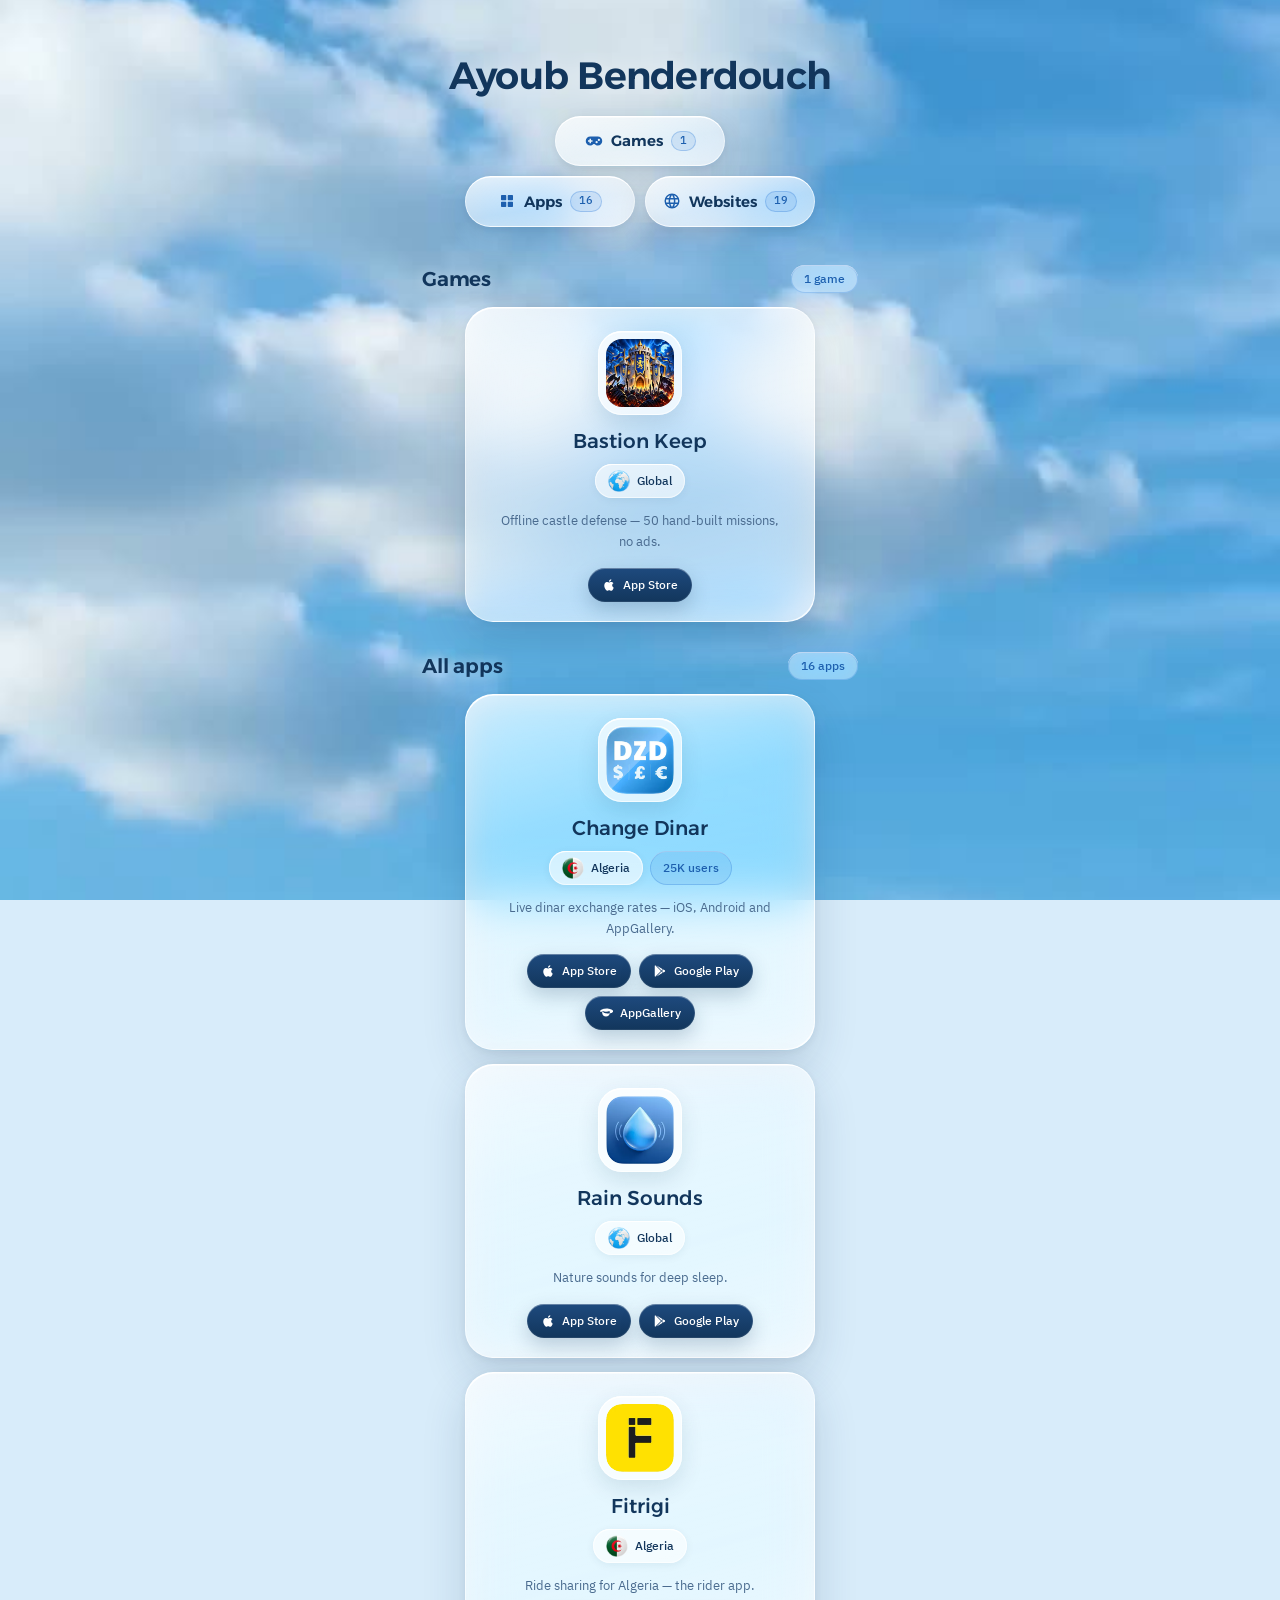
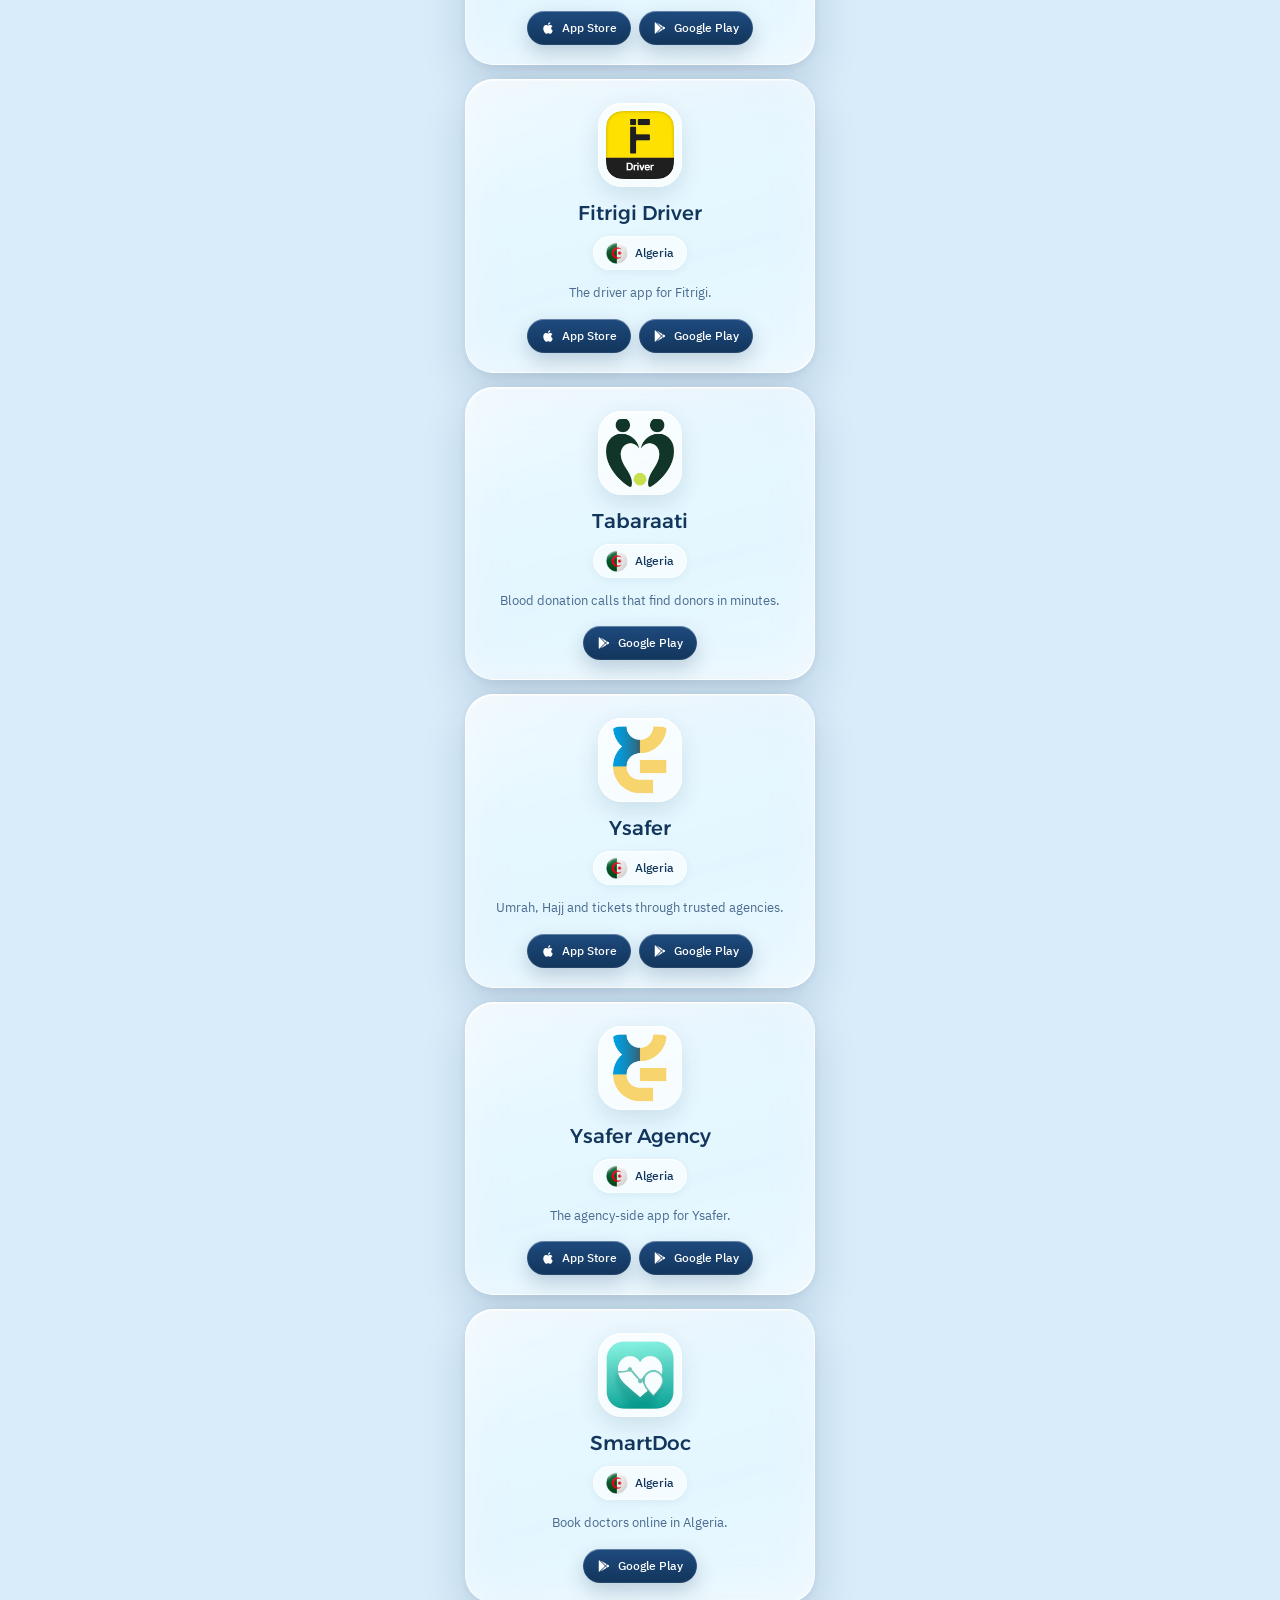
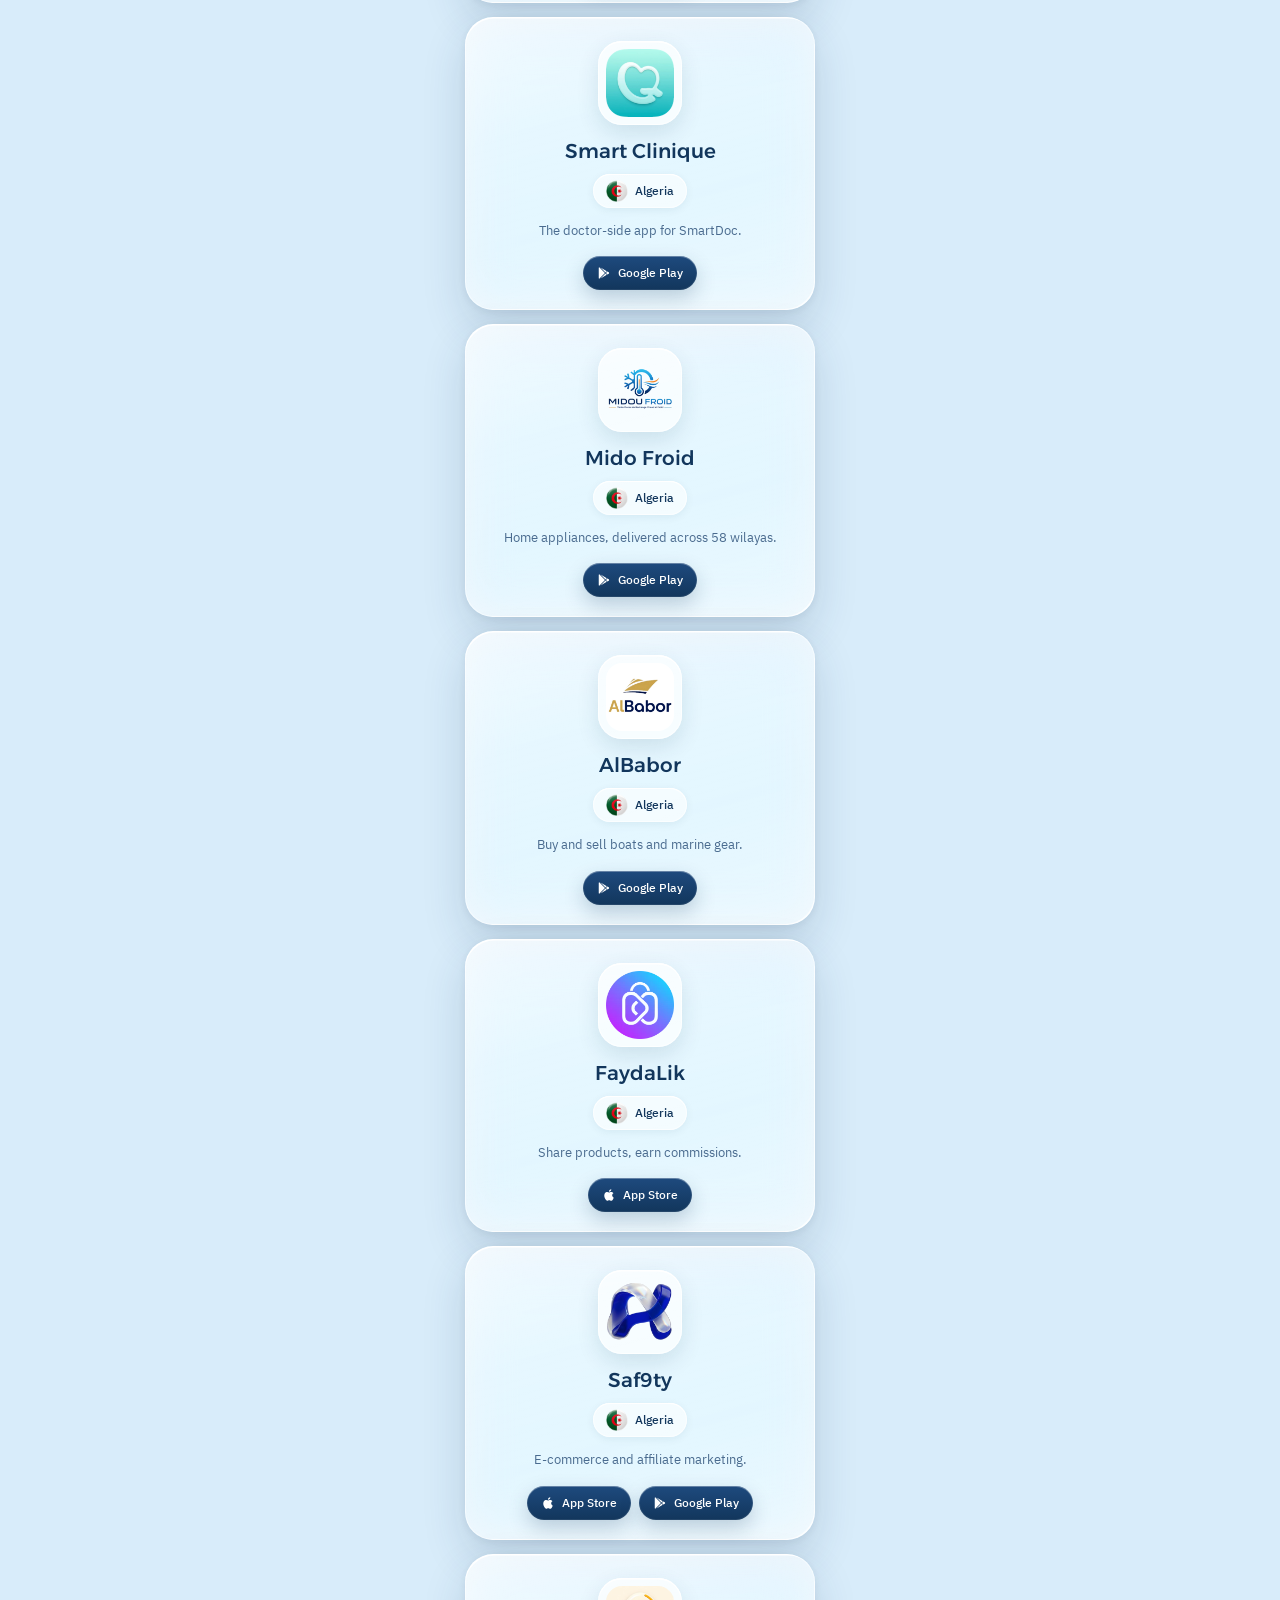
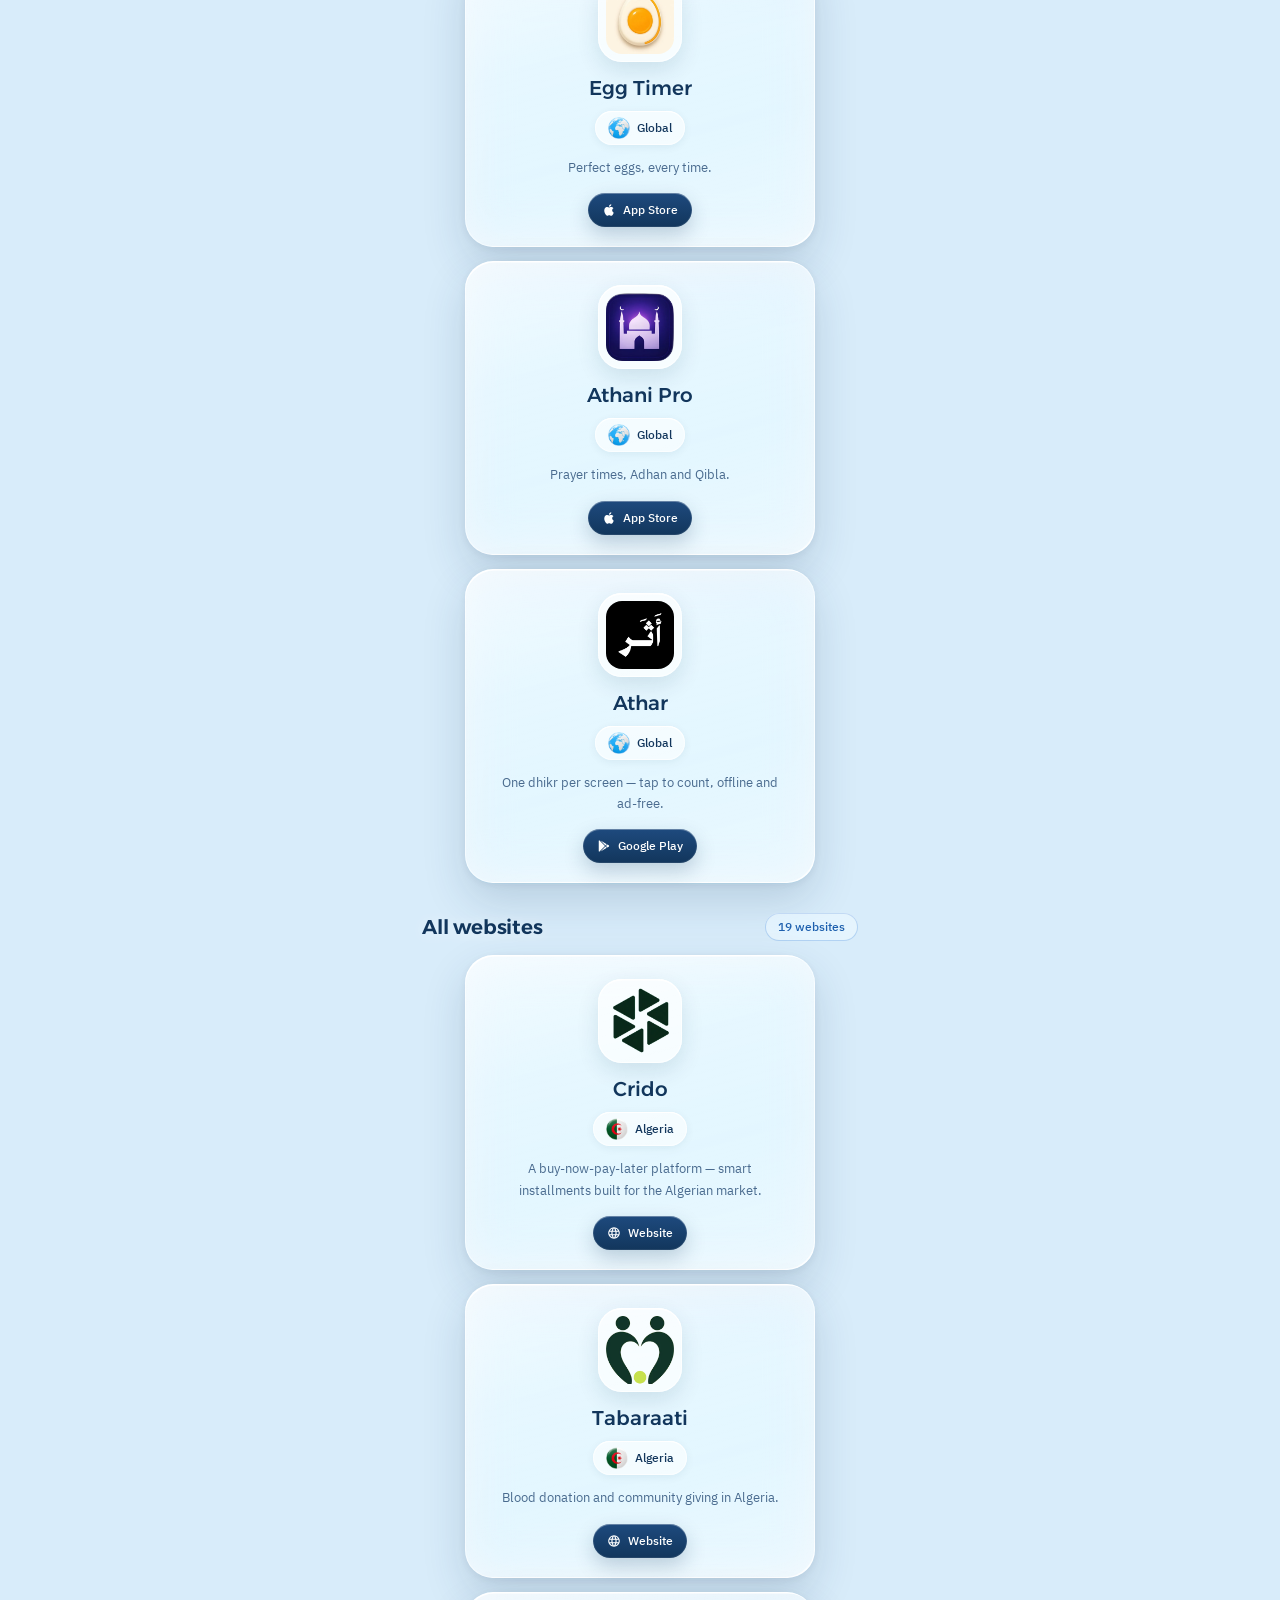
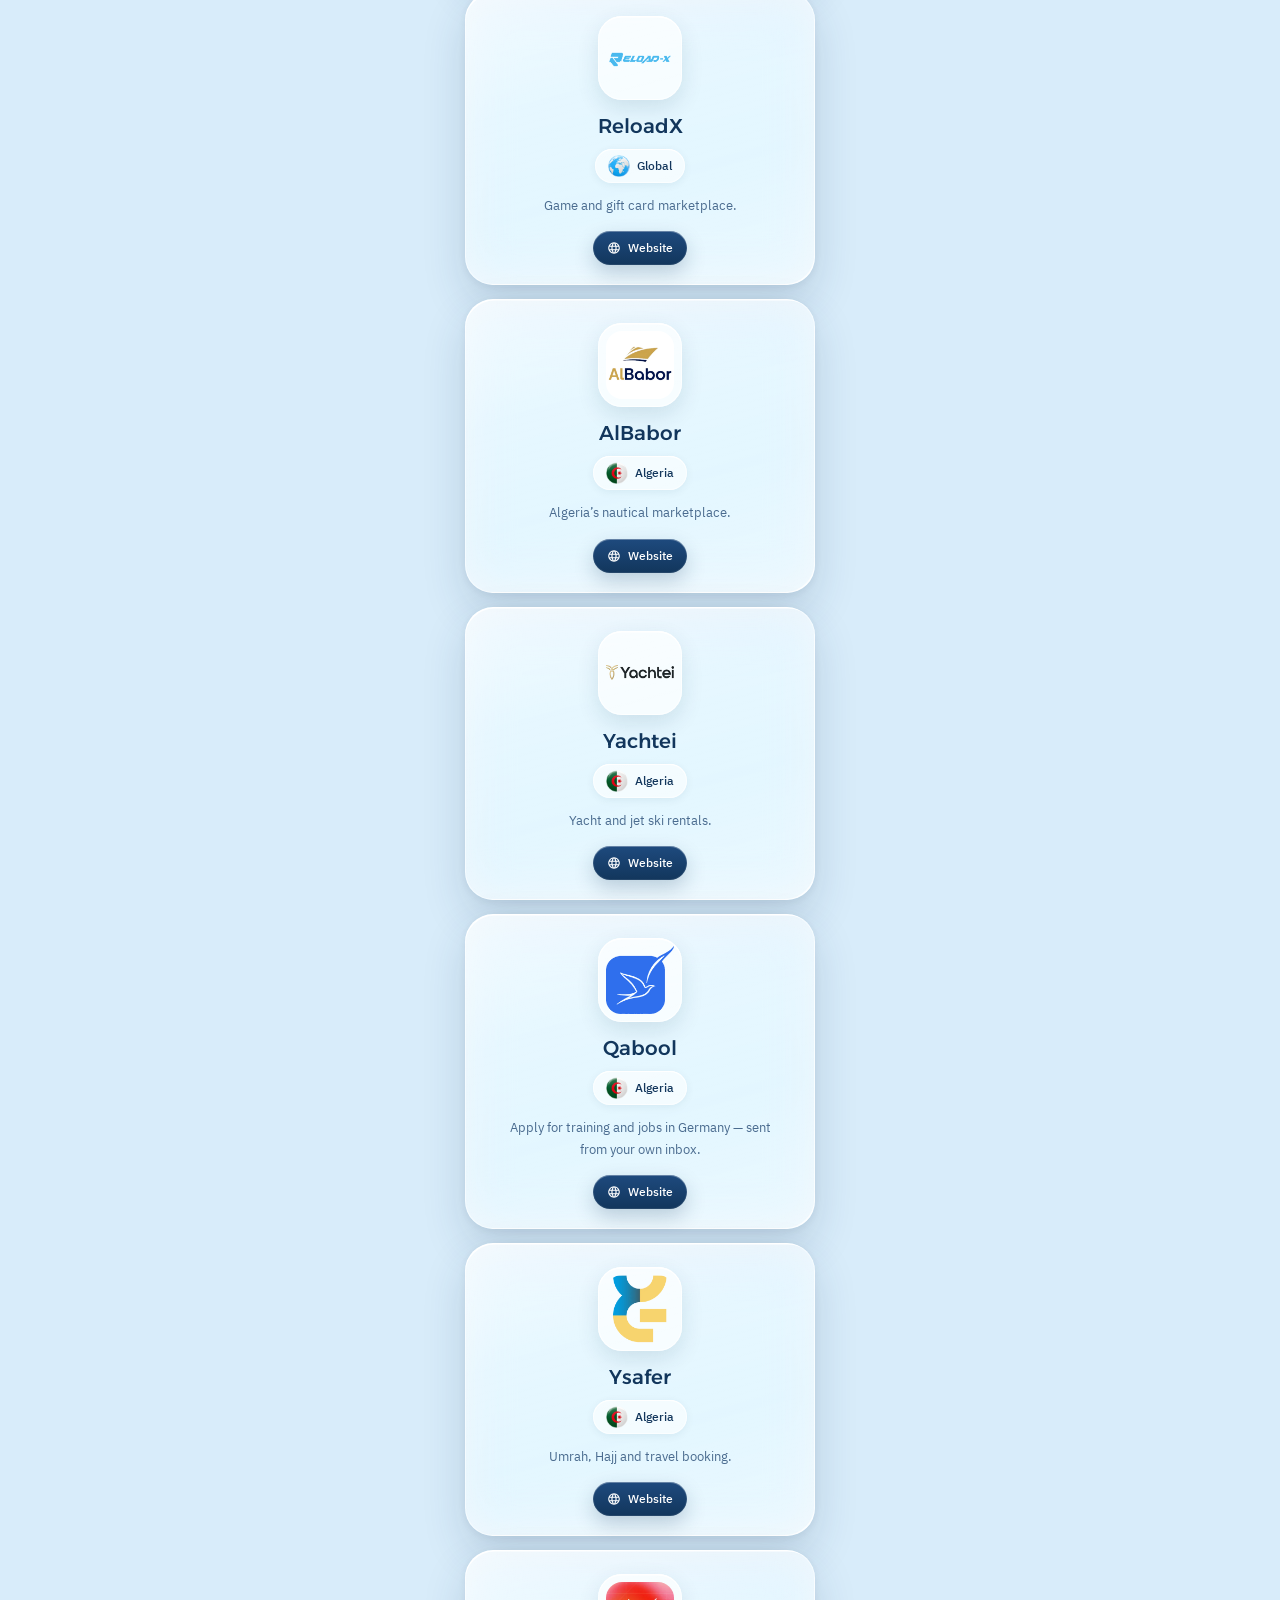
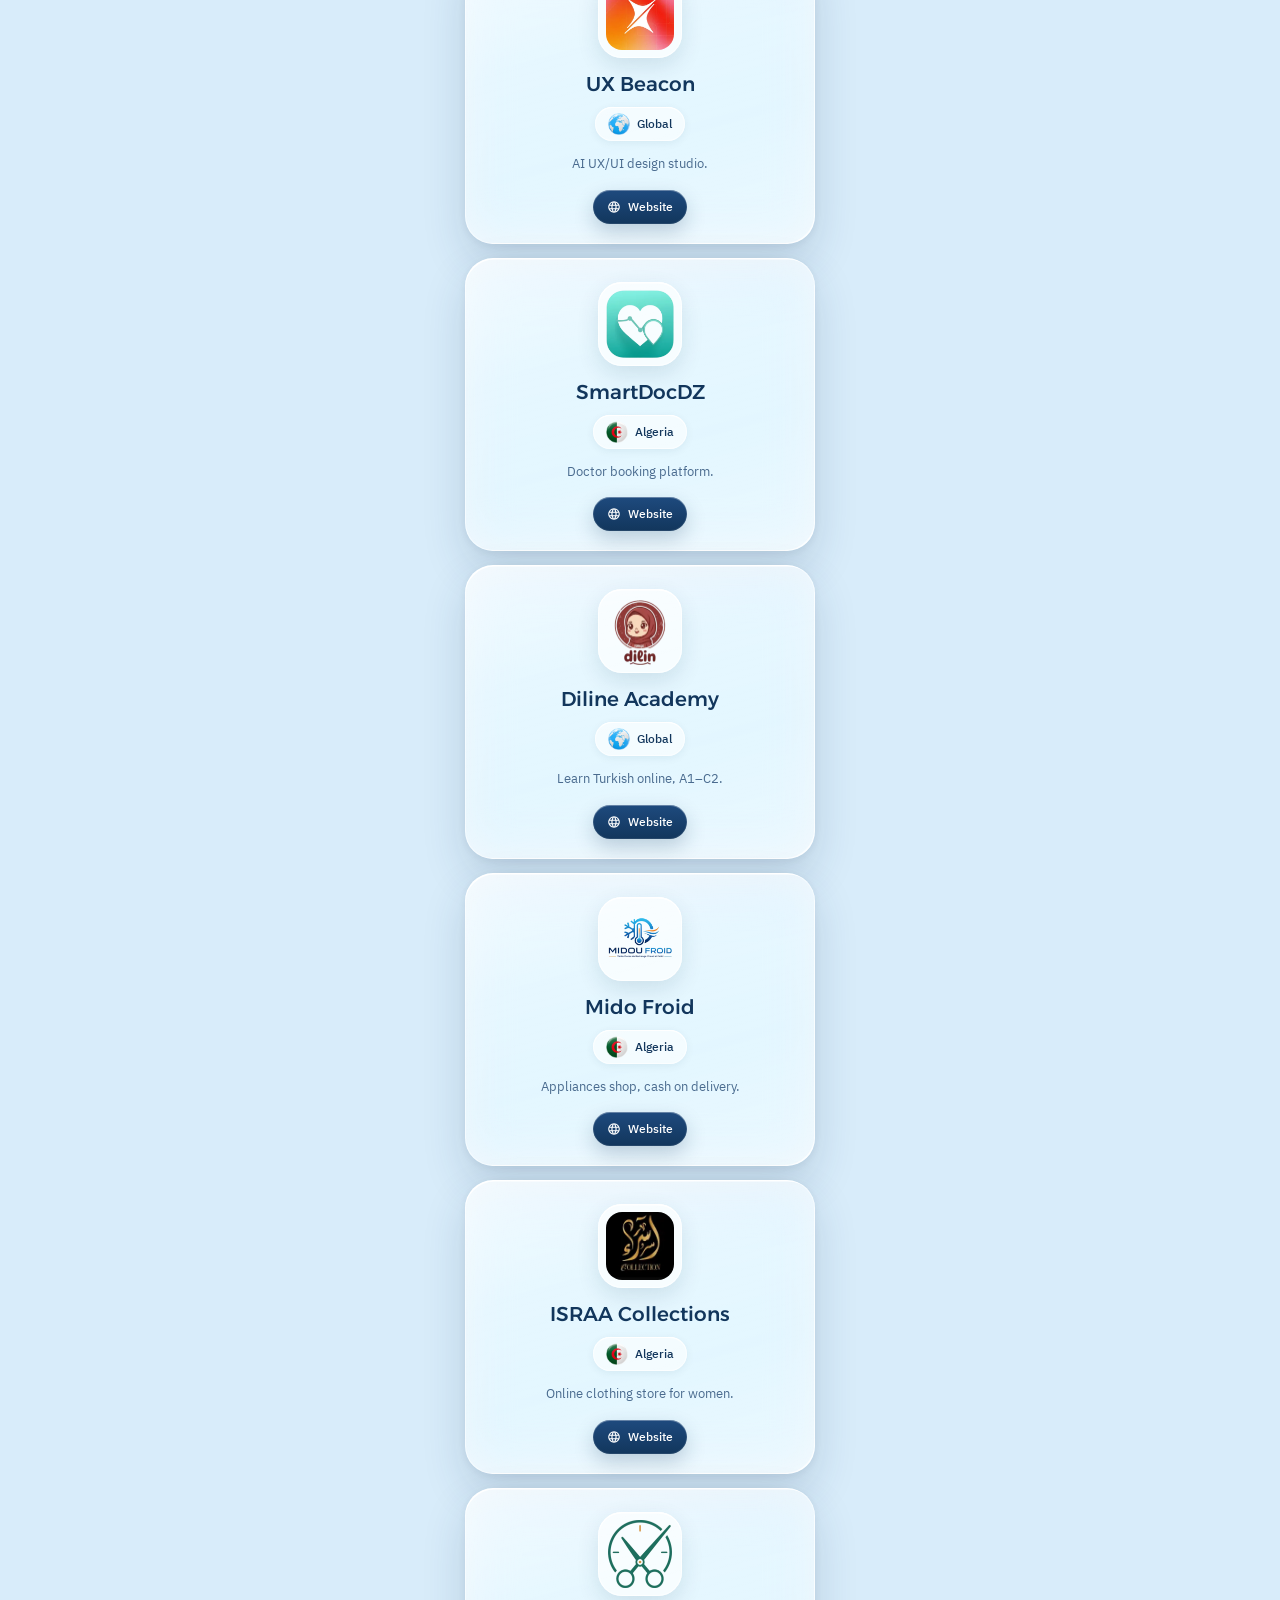
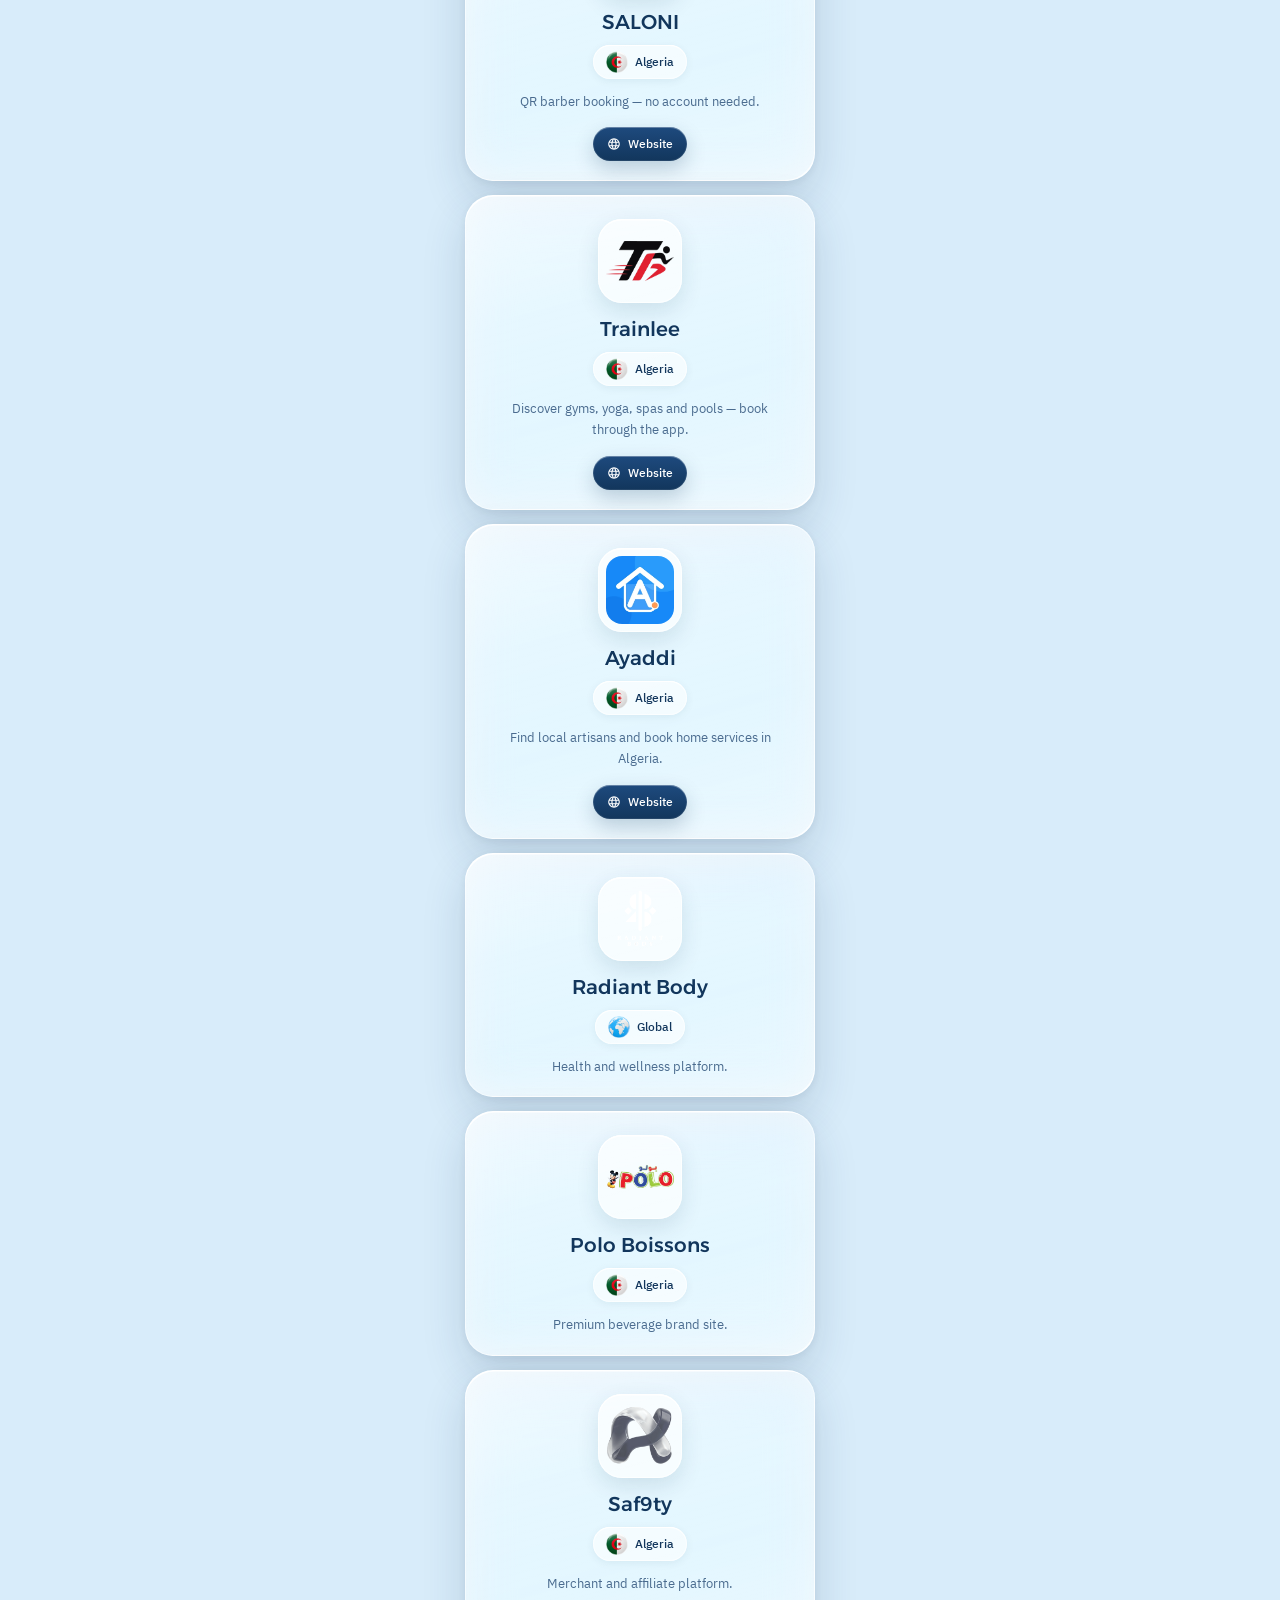
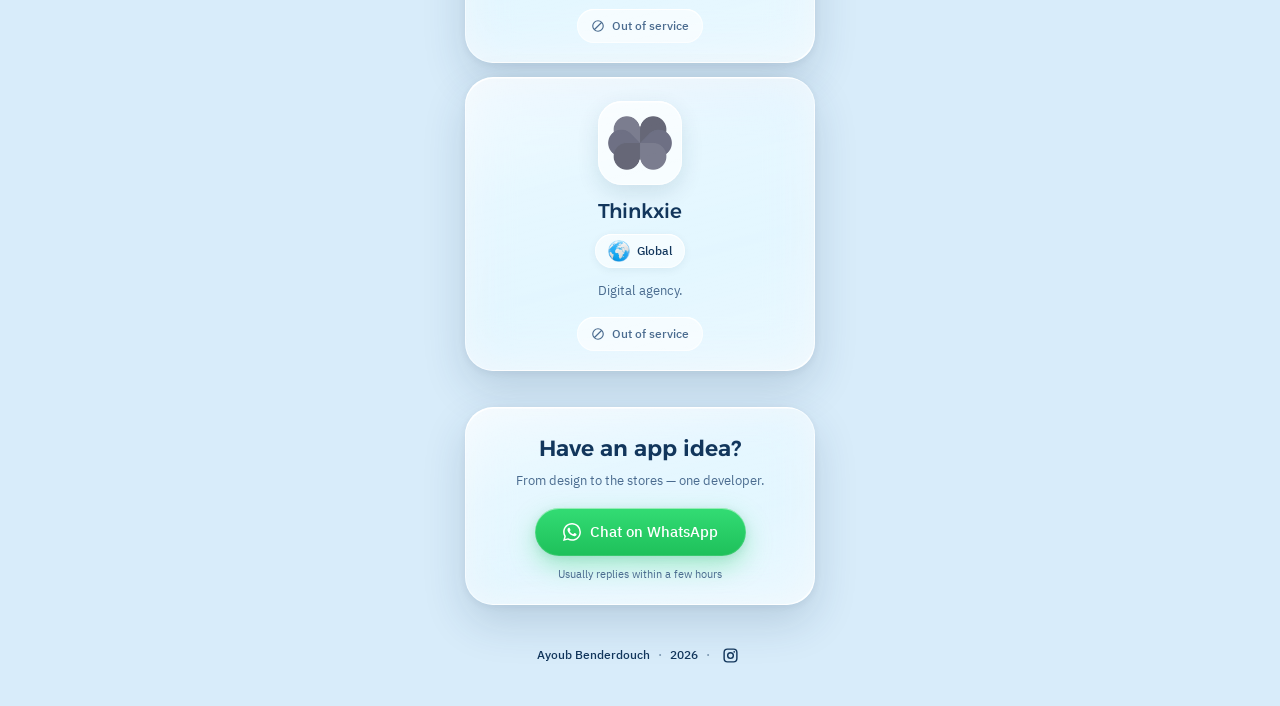
==== index.html @ bdd668ca "Add Ayaddi website to portfolio" ====
<!DOCTYPE html>
<html lang="en" dir="ltr">
<head>
    <meta charset="UTF-8">
    <meta name="viewport" content="width=device-width, initial-scale=1.0, viewport-fit=cover">
    <title>Ayoub Benderdouch — Apps & Platforms</title>
    <meta name="description" content="30 real products on the App Store and Google Play — apps and platforms by one developer.">
    <meta name="theme-color" content="#D8ECFA">
    <link rel="canonical" href="https://ayoubportfolio.site/">
    <meta property="og:title" content="Ayoub Benderdouch — Apps & Platforms">
    <meta property="og:description" content="30 real products on the App Store and Google Play — apps and platforms by one developer.">
    <meta property="og:url" content="https://ayoubportfolio.site/">
    <meta property="og:type" content="website">
    <meta property="og:image" content="https://ayoubportfolio.site/assets/sky-poster.jpg">

    <link rel="preload" as="image" href="assets/sky-poster.jpg">
    <link rel="preconnect" href="https://fonts.googleapis.com">
    <link rel="preconnect" href="https://fonts.gstatic.com" crossorigin>
    <link rel="stylesheet" media="print" onload="this.media='all'"
          href="https://fonts.googleapis.com/css2?family=Alexandria:wght@500;600&family=IBM+Plex+Sans+Arabic:wght@400;500&display=swap">
    <noscript><link rel="stylesheet" href="https://fonts.googleapis.com/css2?family=Alexandria:wght@500;600&family=IBM+Plex+Sans+Arabic:wght@400;500&display=swap"></noscript>

    <style>
        :root {
            --sky:          #D8ECFA;
            --accent:       #2E7CD6;
            --ink:          #12365C;
            --ink-soft:     #4A6B8F; /* AA-safe on glass over bright clouds */
            --glass:        rgba(255,255,255,0.46);
            --glass-border: rgba(255,255,255,0.95);
            --badge:        #12365C;
            --whatsapp:     #25D366;
            --accent-text:  #1D5FAE; /* darker accent for text on light surfaces (AA) */
            --fd: 'Alexandria', 'IBM Plex Sans Arabic', sans-serif;
            --fb: 'IBM Plex Sans Arabic', 'Alexandria', sans-serif;
        }

        * { margin: 0; padding: 0; box-sizing: border-box; }

        html { scroll-behavior: smooth; }

        body {
            font-family: var(--fb);
            background: var(--sky);
            color: var(--ink);
            min-height: 100vh;
            min-height: 100svh;
            overflow-x: clip;
            -webkit-font-smoothing: antialiased;
            text-rendering: optimizeLegibility;
        }

        ::selection { background: rgba(46, 124, 214, 0.25); }

        a { color: inherit; }

        :focus-visible {
            outline: 2px solid var(--accent);
            outline-offset: 3px; /* outline folgt dem border-radius des Elements (Kapseln bleiben Kapseln) */
        }

        /* ---------- Sky layers ---------- */
        .sky-fallback {
            position: fixed;
            inset: 0;
            z-index: -2;
            background: var(--sky) url('assets/sky-poster.jpg') center / cover no-repeat;
        }

        .sky-bg {
            position: fixed;
            inset: 0;
            width: 100%;
            height: 100%;
            object-fit: cover;
            z-index: -1;
            opacity: 0;
            transition: opacity 1.2s ease;
        }

        .sky-bg.ready { opacity: 1; }

        /* ---------- Liquid Glass primitives ----------
           Material statt Flaeche: transparenteres Weiss + kraeftige Blur/
           Saettigung, Kanten aus LICHT (Specular oben-links, weicher Ring,
           innerer Schein) statt flacher 1px-Border. Nur CSS -> iOS Safari ok. */
        .glass {
            position: relative;
            background-color: var(--glass);
            background-image: linear-gradient(165deg,
                rgba(255, 255, 255, 0.55) 0%,
                rgba(255, 255, 255, 0.12) 34%,
                rgba(255, 255, 255, 0.02) 62%,
                rgba(255, 255, 255, 0.26) 100%);
            border-radius: 28px;
            backdrop-filter: blur(24px) saturate(1.8);
            -webkit-backdrop-filter: blur(24px) saturate(1.8);
            box-shadow:
                inset 0 0 0 1px rgba(255, 255, 255, 0.50),
                inset 1.5px 3px 0 -1.5px rgba(255, 255, 255, 0.98),
                inset -2px -2.5px 0 -1.5px rgba(255, 255, 255, 0.70),
                inset 0 0 26px 2px rgba(255, 255, 255, 0.24),
                0 18px 44px rgba(18, 54, 92, 0.16),
                0 2px 10px rgba(18, 54, 92, 0.07);
        }

        /* Kleine Glas-Pills (Chips): kein eigener Blur (Performance bei ~30
           Karten), Glas-Look kommt aus Ring + Top-Specular. */
        .lite {
            background: rgba(255, 255, 255, 0.60);
            box-shadow:
                inset 0 0 0 1px rgba(255, 255, 255, 0.60),
                inset 0 1.5px 0 -0.5px rgba(255, 255, 255, 0.95),
                0 2px 8px rgba(18, 54, 92, 0.07);
        }

        /* ---------- Page column ---------- */
        .page {
            max-width: 480px;
            margin-inline: auto;
            min-height: 100vh;
            min-height: 100svh;
            display: flex;
            flex-direction: column;
        }

        /* ---------- Hero ---------- */
        .hero {
            display: flex;
            flex-direction: column;
            align-items: center;
            justify-content: center;
            text-align: center;
            gap: 18px;
            padding: 54px 24px 8px;
        }

        .sky-toggle {
            position: fixed;
            top: max(12px, env(safe-area-inset-top, 0px));
            right: max(16px, env(safe-area-inset-right, 0px));
            z-index: 30;
            width: 36px;
            height: 36px;
            border: 0;
            border-radius: 50%;
            color: var(--ink);
            cursor: pointer;
        }

        .sky-toggle:not([hidden]) { display: grid; place-items: center; }
        .sky-toggle::before { content: ''; position: absolute; inset: -4px; }
        .sky-toggle:hover { background-color: rgba(255, 255, 255, 0.85); }
        .sky-toggle svg { width: 16px; height: 16px; }
        .sky-toggle[data-paused="true"] .sky-pause,
        .sky-toggle[data-paused="false"] .sky-play { display: none; }

        h1 {
            font-family: var(--fd);
            font-weight: 600;
            font-size: clamp(30px, 8.5vw, 38px);
            line-height: 1.15;
            letter-spacing: -0.02em; /* grosses Display-Type: negatives Tracking */
            color: var(--ink);
            text-shadow: 0 2px 22px rgba(255, 255, 255, 0.60); /* weicher Halo hebt den Namen vom Video ab */
        }

        /* Drei Sektions-Buttons: Games zentriert oben, darunter Apps / Websites —
           drei in einer Reihe passen mit Icon + Zaehler nicht in die Handy-Spalte */
        .nav-btns {
            display: grid;
            grid-template-columns: 1fr 1fr;
            gap: 10px;
            width: 100%;
            max-width: 350px;
        }

        .nav-btns .nav-card:first-child {
            grid-column: 1 / -1;
            justify-self: center;
            width: calc(50% - 5px);
        }

        .nav-card {
            display: flex;
            align-items: center;
            justify-content: center;
            gap: 8px;
            padding: 15px 12px;
            border-radius: 999px; /* schwebende Glas-Kapseln */
            background-color: rgba(255, 255, 255, 0.50);
            background-image: linear-gradient(170deg,
                rgba(255, 255, 255, 0.55) 0%,
                rgba(255, 255, 255, 0.10) 55%,
                rgba(255, 255, 255, 0.30) 100%);
            backdrop-filter: blur(18px) saturate(1.7);
            -webkit-backdrop-filter: blur(18px) saturate(1.7);
            box-shadow:
                inset 0 0 0 1px rgba(255, 255, 255, 0.55),
                inset 0 2px 0 -0.5px rgba(255, 255, 255, 0.95),
                inset 0 -1.5px 0 -0.5px rgba(255, 255, 255, 0.55),
                0 12px 30px rgba(18, 54, 92, 0.14),
                0 2px 8px rgba(18, 54, 92, 0.07);
            text-decoration: none;
            font-family: var(--fd);
            font-weight: 600;
            font-size: 15px;
            color: var(--ink);
            transition: transform 0.35s cubic-bezier(0.34, 1.4, 0.64, 1);
        }

        .nav-card:active { transform: scale(0.96); }

        @media (hover: hover) {
            .nav-card:hover { transform: translateY(-2px); }
            .nav-card:hover:active { transform: scale(0.96); }
        }

        .nav-card svg {
            width: 18px;
            height: 18px;
            color: var(--accent-text);
            flex: 0 0 18px;
        }

        .nav-count {
            padding: 2px 9px;
            border-radius: 999px;
            background: rgba(46, 124, 214, 0.12);
            box-shadow: inset 0 0 0 1px rgba(46, 124, 214, 0.30);
            color: var(--accent-text);
            font-family: var(--fb);
            font-size: 11px;
            font-weight: 500;
            line-height: 1.5;
        }

        /* ---------- Sections ---------- */
        .sect {
            padding: 30px 20px 0;
            scroll-margin-top: 12px;
        }

        .sec-head {
            display: flex;
            align-items: center;
            justify-content: space-between;
            gap: 10px;
            margin-bottom: 14px;
            padding-inline: 2px;
        }

        .sec-head h2 {
            font-family: var(--fd);
            font-weight: 600;
            font-size: 20px;
            letter-spacing: -0.01em;
            color: var(--ink);
            text-shadow: 0 1px 14px rgba(255, 255, 255, 0.55);
        }

        .count {
            padding: 5px 13px;
            border-radius: 999px;
            background: rgba(255, 255, 255, 0.42);
            backdrop-filter: blur(12px) saturate(1.6);
            -webkit-backdrop-filter: blur(12px) saturate(1.6);
            box-shadow:
                inset 0 0 0 1px rgba(46, 124, 214, 0.28),
                inset 0 1.5px 0 -0.5px rgba(255, 255, 255, 0.90);
            color: var(--accent-text);
            font-size: 12px;
            font-weight: 500;
            white-space: nowrap;
        }

        /* ---------- Cards (alle Projekte gleich groß) ---------- */
        .cards {
            display: flex;
            flex-direction: column;
            align-items: center;
            gap: 14px;
        }

        .glass-card {
            width: 100%;
            max-width: 350px;
            padding: 24px 22px 20px;
            display: flex;
            flex-direction: column;
            align-items: center;
            text-align: center;
            /* Schatten + Kanten kommen komplett aus .glass (Liquid-Glass-Material) */
        }

        .logo-tile {
            width: 84px;
            height: 84px;
            border-radius: 24px; /* konzentrisch zur 28px-Karte */
            display: grid;
            place-items: center;
            background: rgba(255, 255, 255, 0.68);
            box-shadow:
                inset 0 0 0 1px rgba(255, 255, 255, 0.70),
                inset 0 2px 0 -0.5px rgba(255, 255, 255, 0.95),
                0 8px 22px rgba(18, 54, 92, 0.12);
            overflow: hidden;
        }

        .logo-tile img {
            width: 68px;
            height: 68px;
            border-radius: 16px; /* 24px Tile - 8px Inset */
            object-fit: cover;
            display: block;
        }

        .logo-tile.pad img {
            object-fit: contain;
            border-radius: 0;
        }

        .logo-fallback {
            font-family: var(--fd);
            font-weight: 600;
            font-size: 30px;
            color: var(--accent);
        }

        .p-name {
            margin-top: 13px;
            font-family: var(--fd);
            font-weight: 500;
            font-size: 20px;
            line-height: 1.3;
            color: var(--ink);
        }

        .chips {
            display: flex;
            flex-wrap: wrap;
            justify-content: center;
            gap: 7px;
            margin-top: 10px;
        }

        .chip {
            display: inline-flex;
            align-items: center;
            gap: 7px;
            padding: 6px 13px;
            border-radius: 999px; /* Kapsel */
            font-size: 12px;
            font-weight: 500;
            color: var(--ink);
        }

        .chip img {
            width: 22px;
            height: 22px;
            display: block;
            object-fit: contain;
        }

        .c-dot {
            width: 14px;
            height: 14px;
            border-radius: 50%;
            background: rgba(255, 255, 255, 0.8);
            border: 1px solid var(--glass-border);
            display: inline-block;
        }

        .chip.stat {
            background: rgba(46, 124, 214, 0.12);
            box-shadow:
                inset 0 0 0 1px rgba(46, 124, 214, 0.30),
                inset 0 1.5px 0 -0.5px rgba(255, 255, 255, 0.60);
            color: var(--accent-text);
        }

        .story {
            margin-top: 12px;
            font-size: 13px;
            line-height: 1.65;
            color: var(--ink-soft);
            max-width: 290px;
        }

        .badges {
            display: flex;
            flex-wrap: wrap;
            justify-content: center;
            gap: 8px;
            margin-top: 15px;
        }

        .badge {
            display: inline-flex;
            align-items: center;
            gap: 7px;
            padding: 8px 14px;
            border-radius: 999px; /* dunkle Glas-Kapsel mit Licht an der Oberkante */
            background: linear-gradient(180deg, #1E4A7E 0%, var(--badge) 100%);
            box-shadow:
                inset 0 1px 0 rgba(255, 255, 255, 0.25),
                inset 0 0 0 1px rgba(255, 255, 255, 0.08),
                0 8px 20px rgba(18, 54, 92, 0.22);
            color: #fff;
            text-decoration: none;
            font-size: 12px;
            font-weight: 500;
            white-space: nowrap;
            transition: transform 0.3s cubic-bezier(0.34, 1.4, 0.64, 1);
        }

        .badge svg { width: 14px; height: 14px; flex: 0 0 14px; }

        .badge:active { transform: scale(0.95); }

        @media (hover: hover) {
            .badge:hover { transform: translateY(-1px); }
            .badge:hover:active { transform: scale(0.95); }
        }

        /* Out of service: kein Link, gedaempftes Glas-Pill statt dunklem Badge */
        .badge.dead {
            background: rgba(255, 255, 255, 0.60);
            box-shadow:
                inset 0 0 0 1px rgba(255, 255, 255, 0.65),
                inset 0 1.5px 0 -0.5px rgba(255, 255, 255, 0.95);
            color: var(--ink-soft);
        }

        .glass-card.offline .logo-tile img,
        .glass-card.offline .logo-fallback {
            filter: grayscale(0.85);
            opacity: 0.72;
        }

        /* ---------- CTA ---------- */
        .cta-wrap {
            padding: 36px 20px 10px;
            display: flex;
            justify-content: center;
        }

        .cta {
            padding: 28px 24px 22px;
        }

        .cta h2 {
            font-family: var(--fd);
            font-weight: 600;
            font-size: 22px;
            color: var(--ink);
        }

        .cta-sub {
            margin-top: 8px;
            font-size: 13px;
            line-height: 1.7;
            color: var(--ink-soft);
        }

        .wa-btn {
            display: inline-flex;
            align-items: center;
            gap: 9px;
            margin-top: 16px;
            padding: 13px 28px;
            border-radius: 999px; /* glossy Kapsel */
            background: linear-gradient(180deg, #33DC74 0%, #1EC05A 100%);
            color: #fff;
            text-decoration: none;
            font-size: 15px;
            font-weight: 500;
            box-shadow:
                inset 0 1px 0 rgba(255, 255, 255, 0.40),
                inset 0 0 0 1px rgba(255, 255, 255, 0.12),
                0 10px 26px rgba(37, 211, 102, 0.35),
                0 2px 8px rgba(18, 54, 92, 0.10);
            transition: transform 0.3s cubic-bezier(0.34, 1.4, 0.64, 1);
        }

        .wa-btn:active { transform: scale(0.96); }

        .wa-btn svg { width: 18px; height: 18px; }

        .reply {
            margin-top: 10px;
            font-size: 11px;
            color: var(--ink-soft);
        }

        /* ---------- Floating WhatsApp (bleibt beim Scrollen stehen) ----------
           right: an der rechten Kante der 480px-Spalte ausgerichtet, nie naeher
           als 16px am Viewport-Rand (schmale Screens). */
        .wa-fab {
            position: fixed;
            z-index: 20;
            bottom: calc(20px + env(safe-area-inset-bottom, 0px));
            right: max(16px, calc(50vw - 224px));
            width: 54px;
            height: 54px;
            border-radius: 50%;
            display: grid;
            place-items: center;
            background: linear-gradient(180deg, #33DC74 0%, #1EC05A 100%);
            color: #fff;
            box-shadow:
                inset 0 1px 0 rgba(255, 255, 255, 0.40),
                inset 0 0 0 1px rgba(255, 255, 255, 0.12),
                0 10px 26px rgba(37, 211, 102, 0.38),
                0 2px 8px rgba(18, 54, 92, 0.18);
            opacity: 0;
            visibility: hidden;
            transform: translateY(12px) scale(0.85);
            transition: opacity 0.28s ease, transform 0.28s cubic-bezier(0.34, 1.28, 0.64, 1), visibility 0.28s;
        }

        .wa-fab.show {
            opacity: 1;
            visibility: visible;
            transform: none;
        }

        .wa-fab svg { width: 27px; height: 27px; }

        .wa-fab.show:active { transform: scale(0.93); }

        /* ---------- Footer ---------- */
        footer {
            margin-top: auto;
            padding: 28px 20px 38px;
            display: flex;
            align-items: center;
            justify-content: center;
            gap: 8px;
            font-size: 12px;
            font-weight: 500;
            color: var(--ink);
        }

        footer a {
            display: inline-flex;
            padding: 4px;
            color: var(--ink);
            text-decoration: none;
        }

        footer svg { width: 17px; height: 17px; }

        .dot-sep { opacity: 0.45; }

        /* ---------- Motion ----------
           Reveal nutzt die `translate`-Property (nicht transform), damit
           Hover-/Press-Transforms nie mit dem Reveal kollidieren. */
        .reveal {
            opacity: 0;
            translate: 0 16px;
        }

        .reveal.in {
            opacity: 1;
            translate: none;
            transition: opacity 0.5s ease-out, translate 0.6s cubic-bezier(0.22, 1, 0.36, 1);
        }

        /* ---------- Reduced motion / transparency / contrast ---------- */
        @media (prefers-reduced-motion: reduce) {
            html { scroll-behavior: auto; }
            .reveal { opacity: 1; translate: none; transition: none; }
            .sky-bg, .badge, .wa-btn, .nav-card { transition: none; }
            .wa-fab { transition: none; transform: none; }
        }

        /* Glas wird frostig/solide, wenn der Nutzer Transparenz reduziert */
        @media (prefers-reduced-transparency: reduce) {
            .glass, .nav-card, .lite, .count, .badge.dead {
                background-color: rgba(255, 255, 255, 0.96);
                background-image: none;
                backdrop-filter: none;
                -webkit-backdrop-filter: none;
            }
        }

        @media (prefers-contrast: more) {
            .glass, .nav-card {
                background-color: rgba(255, 255, 255, 0.97);
                background-image: none;
                box-shadow: inset 0 0 0 1.5px rgba(18, 54, 92, 0.55), 0 12px 30px rgba(18, 54, 92, 0.15);
            }
            .story { color: #33517A; }
        }
    </style>
</head>
<body>
    <!-- SVG sprite -->
    <svg style="display:none" aria-hidden="true">
        <symbol id="i-apple" viewBox="0 0 24 24">
            <path fill="currentColor" d="M18.71 19.5c-.83 1.24-1.71 2.45-3.05 2.47-1.34.03-1.77-.79-3.29-.79-1.53 0-2 .77-3.27.82-1.31.05-2.3-1.32-3.14-2.53C4.25 17 2.94 12.45 4.7 9.39c.87-1.52 2.43-2.48 4.12-2.51 1.28-.02 2.5.87 3.29.87.78 0 2.26-1.07 3.81-.91.65.03 2.47.26 3.64 1.98-.09.06-2.17 1.28-2.15 3.81.03 3.02 2.65 4.03 2.68 4.04-.03.07-.42 1.44-1.38 2.83M13 3.5c.73-.83 1.94-1.46 2.94-1.5.13 1.17-.34 2.35-1.04 3.19-.69.85-1.83 1.51-2.95 1.42-.15-1.15.41-2.35 1.05-3.11z"/>
        </symbol>
        <symbol id="i-play" viewBox="0 0 24 24">
            <path fill="currentColor" d="M3,20.5V3.5C3,2.91 3.34,2.39 3.84,2.15L13.69,12L3.84,21.85C3.34,21.6 3,21.09 3,20.5M16.81,15.12L6.05,21.34L14.54,12.85L16.81,15.12M20.16,10.81C20.5,11.08 20.75,11.5 20.75,12C20.75,12.5 20.53,12.9 20.18,13.18L17.89,14.5L15.39,12L17.89,9.5L20.16,10.81M6.05,2.66L16.81,8.88L14.54,11.15L6.05,2.66Z"/>
        </symbol>
        <symbol id="i-huawei" viewBox="0 0 24 24">
            <path fill="currentColor" d="M2.133 10.027a1.71 1.71 0 0 1-.073-.123c-.066-.123-.11-.24-.147-.357-.028-.086-.05-.172-.06-.261a1.63 1.63 0 0 1-.015-.222c0-.377.104-.748.29-1.072.118-.208.27-.399.436-.567a4.37 4.37 0 0 1 .623-.526c.258-.185.534-.352.813-.505a14.27 14.27 0 0 1 1.74-.816c.49-.19.991-.36 1.503-.503.67-.19 1.35-.339 2.038-.453.09-.015.18-.03.27-.042a23.32 23.32 0 0 1 3.43-.239c1.19 0 2.376.082 3.546.247.09.012.18.027.27.042a15.88 15.88 0 0 1 2.037.453c.512.144 1.014.314 1.503.503.602.227 1.182.503 1.74.816.28.153.555.32.814.505.224.161.432.338.623.526.165.168.317.36.435.567.187.324.291.695.291 1.072 0 .074-.005.148-.015.222a1.55 1.55 0 0 1-.06.261 1.88 1.88 0 0 1-.147.357 1.71 1.71 0 0 1-.073.123c-.02.031-.041.062-.063.091a2.66 2.66 0 0 1-.22.261l-.018.018a4.87 4.87 0 0 1-.548.47c-.259.194-.535.367-.82.526-.485.27-.999.496-1.528.686-.605.217-1.232.391-1.871.52-.848.172-1.715.281-2.59.324-.3.015-.601.023-.903.023-.302 0-.603-.008-.903-.023a17.54 17.54 0 0 1-2.59-.324 13.35 13.35 0 0 1-1.871-.52 10.03 10.03 0 0 1-1.528-.686 7.82 7.82 0 0 1-.82-.526 4.87 4.87 0 0 1-.548-.47l-.018-.018a2.66 2.66 0 0 1-.22-.261 1.06 1.06 0 0 1-.063-.091zm9.858 8.128c3.625 0 6.564-2.94 6.564-6.564 0-1.092-.267-2.122-.739-3.027-1.612.727-3.64 1.153-5.825 1.153-2.185 0-4.213-.426-5.825-1.153a6.53 6.53 0 0 0-.739 3.027c0 3.625 2.94 6.564 6.564 6.564z"/>
        </symbol>
        <symbol id="i-globe" viewBox="0 0 24 24">
            <path fill="currentColor" d="M12 2a10 10 0 1 0 0 20 10 10 0 0 0 0-20m6.93 6H15.9a15.7 15.7 0 0 0-1.38-3.56A8.03 8.03 0 0 1 18.93 8M12 4.04c.83 1.2 1.48 2.53 1.91 3.96h-3.82A13.7 13.7 0 0 1 12 4.04M4.26 14C4.1 13.36 4 12.69 4 12s.1-1.36.26-2h3.38c-.08.66-.14 1.32-.14 2s.06 1.34.14 2zm.81 2h3.03c.33 1.29.8 2.5 1.38 3.56A8.03 8.03 0 0 1 5.07 16m3.03-8H5.07a8.03 8.03 0 0 1 4.41-3.56A15.7 15.7 0 0 0 8.1 8M12 19.96a13.7 13.7 0 0 1-1.91-3.96h3.82A13.7 13.7 0 0 1 12 19.96M14.34 14H9.66c-.09-.66-.16-1.32-.16-2s.07-1.35.16-2h4.68c.09.65.16 1.32.16 2s-.07 1.34-.16 2m.25 5.56c.58-1.06 1.05-2.27 1.38-3.56h3.03a8.03 8.03 0 0 1-4.41 3.56M16.36 14c.08-.66.14-1.32.14-2s-.06-1.34-.14-2h3.38c.16.64.26 1.31.26 2s-.1 1.36-.26 2z"/>
        </symbol>
        <symbol id="i-game" viewBox="0 0 24 24">
            <path fill="currentColor" d="M7,6H17A6,6 0 0,1 23,12A6,6 0 0,1 17,18C15.22,18 13.63,17.23 12.53,16H11.47C10.37,17.23 8.78,18 7,18A6,6 0 0,1 1,12A6,6 0 0,1 7,6M6,9V11H4V13H6V15H8V13H10V11H8V9H6M15.5,12A1.5,1.5 0 0,0 14,13.5A1.5,1.5 0 0,0 15.5,15A1.5,1.5 0 0,0 17,13.5A1.5,1.5 0 0,0 15.5,12M18.5,9A1.5,1.5 0 0,0 17,10.5A1.5,1.5 0 0,0 18.5,12A1.5,1.5 0 0,0 20,10.5A1.5,1.5 0 0,0 18.5,9Z"/>
        </symbol>
        <symbol id="i-apps" viewBox="0 0 24 24">
            <path fill="currentColor" d="M5 4h5a1 1 0 0 1 1 1v5a1 1 0 0 1-1 1H5a1 1 0 0 1-1-1V5a1 1 0 0 1 1-1m9 0h5a1 1 0 0 1 1 1v5a1 1 0 0 1-1 1h-5a1 1 0 0 1-1-1V5a1 1 0 0 1 1-1M5 13h5a1 1 0 0 1 1 1v5a1 1 0 0 1-1 1H5a1 1 0 0 1-1-1v-5a1 1 0 0 1 1-1m9 0h5a1 1 0 0 1 1 1v5a1 1 0 0 1-1 1h-5a1 1 0 0 1-1-1v-5a1 1 0 0 1 1-1z"/>
        </symbol>
        <symbol id="i-off" viewBox="0 0 24 24">
            <path fill="currentColor" d="M12,2A10,10 0 0,0 2,12A10,10 0 0,0 12,22A10,10 0 0,0 22,12A10,10 0 0,0 12,2M12,4C13.85,4 15.55,4.63 16.9,5.69L5.69,16.9C4.63,15.55 4,13.85 4,12A8,8 0 0,1 12,4M12,20C10.15,20 8.45,19.37 7.1,18.31L18.31,7.1C19.37,8.45 20,10.15 20,12A8,8 0 0,1 12,20Z"/>
        </symbol>
        <symbol id="i-wa" viewBox="0 0 24 24">
            <path fill="currentColor" d="M17.472 14.382c-.297-.149-1.758-.867-2.03-.967-.273-.099-.471-.148-.67.15-.197.297-.767.966-.94 1.164-.173.199-.347.223-.644.075-.297-.15-1.255-.463-2.39-1.475-.883-.788-1.48-1.761-1.653-2.059-.173-.297-.018-.458.13-.606.134-.133.298-.347.446-.521.149-.174.198-.298.298-.497.099-.198.05-.371-.025-.52-.075-.149-.669-1.612-.916-2.207-.242-.579-.487-.5-.669-.51-.173-.008-.371-.01-.57-.01-.198 0-.52.074-.792.372-.272.297-1.04 1.016-1.04 2.479 0 1.462 1.065 2.875 1.213 3.074.149.198 2.096 3.2 5.077 4.487.709.306 1.262.489 1.694.625.712.227 1.36.195 1.871.118.571-.085 1.758-.719 2.006-1.413.248-.694.248-1.289.173-1.413-.074-.124-.272-.198-.57-.347m-5.421 7.403h-.004a9.87 9.87 0 01-5.031-1.378l-.361-.214-3.741.982.998-3.648-.235-.374a9.86 9.86 0 01-1.51-5.26c.001-5.45 4.436-9.884 9.888-9.884 2.64 0 5.122 1.03 6.988 2.898a9.825 9.825 0 012.893 6.994c-.003 5.45-4.437 9.885-9.885 9.885M20.52 3.449C18.24 1.245 15.24 0 12.045 0 5.463 0 .104 5.359.101 11.892c0 2.096.547 4.142 1.588 5.945L0 24l6.305-1.654a11.882 11.882 0 005.683 1.448h.005c6.582 0 11.94-5.359 11.943-11.893a11.821 11.821 0 00-3.48-8.413z"/>
        </symbol>
        <symbol id="i-ig" viewBox="0 0 24 24">
            <path fill="currentColor" d="M7.8 2h8.4A5.8 5.8 0 0 1 22 7.8v8.4a5.8 5.8 0 0 1-5.8 5.8H7.8A5.8 5.8 0 0 1 2 16.2V7.8A5.8 5.8 0 0 1 7.8 2m-.2 2A3.6 3.6 0 0 0 4 7.6v8.8A3.6 3.6 0 0 0 7.6 20h8.8a3.6 3.6 0 0 0 3.6-3.6V7.6A3.6 3.6 0 0 0 16.4 4zm9.65 1.5a1.25 1.25 0 1 1 0 2.5 1.25 1.25 0 0 1 0-2.5M12 7a5 5 0 1 1 0 10 5 5 0 0 1 0-10m0 2a3 3 0 1 0 0 6 3 3 0 0 0 0-6z"/>
        </symbol>
    </svg>

    <!-- Sky: poster paints first, video fades in -->
    <div class="sky-fallback" aria-hidden="true"></div>
    <video id="sky" class="sky-bg" muted loop playsinline
           preload="metadata" poster="assets/sky-poster.jpg" aria-hidden="true" tabindex="-1">
        <source src="assets/clouds_bg.mp4" type="video/mp4">
    </video>

    <div class="page">
        <main>
            <!-- Hero: name, sky control and section links -->
            <section class="hero" id="top">
                <h1>Ayoub Benderdouch</h1>
                <button id="skyToggle" class="sky-toggle lite" type="button" hidden
                        aria-controls="sky" aria-label="Play sky animation" title="Play sky animation" data-paused="true">
                    <svg class="sky-pause" viewBox="0 0 24 24" fill="currentColor" aria-hidden="true">
                        <path d="M6 4h4v16H6zM14 4h4v16h-4z"/>
                    </svg>
                    <svg class="sky-play" viewBox="0 0 24 24" fill="currentColor" aria-hidden="true">
                        <path d="M8 5v14l11-7z"/>
                    </svg>
                </button>
                <nav class="nav-btns" aria-label="Sections">
                    <a class="nav-card" href="#games">
                        <svg aria-hidden="true"><use href="#i-game"/></svg>
                        Games
                        <span class="nav-count" id="navGamesCount"></span>
                    </a>
                    <a class="nav-card" href="#apps">
                        <svg aria-hidden="true"><use href="#i-apps"/></svg>
                        Apps
                        <span class="nav-count" id="navAppsCount"></span>
                    </a>
                    <a class="nav-card" href="#websites">
                        <svg aria-hidden="true"><use href="#i-globe"/></svg>
                        Websites
                        <span class="nav-count" id="navWebCount"></span>
                    </a>
                </nav>
            </section>

            <!-- Games (Ayoub 2026-09-24: vor den Apps) -->
            <section class="sect" id="games">
                <div class="sec-head">
                    <h2>Games</h2>
                    <span class="count" id="gamesCount"></span>
                </div>
                <div class="cards" id="gamesCards"></div>
            </section>

            <!-- All apps -->
            <section class="sect" id="apps">
                <div class="sec-head">
                    <h2>All apps</h2>
                    <span class="count" id="appsCount"></span>
                </div>
                <div class="cards" id="appsCards"></div>
            </section>

            <!-- All websites -->
            <section class="sect" id="websites">
                <div class="sec-head">
                    <h2>All websites</h2>
                    <span class="count" id="webCount"></span>
                </div>
                <div class="cards" id="webCards"></div>
            </section>

            <!-- CTA -->
            <section class="cta-wrap" id="contact">
                <div class="glass-card glass cta reveal">
                    <h2>Have an app idea?</h2>
                    <p class="cta-sub">From design to the stores — one developer.</p>
                    <a class="wa-btn" id="waBtn" href="#" target="_blank" rel="noopener">
                        <svg aria-hidden="true"><use href="#i-wa"/></svg>
                        <span>Chat on WhatsApp</span>
                    </a>
                    <p class="reply">Usually replies within a few hours</p>
                </div>
            </section>
        </main>

        <!-- Footer -->
        <footer>
            <span>Ayoub Benderdouch</span>
            <span class="dot-sep" aria-hidden="true">&middot;</span>
            <span>2026</span>
            <span class="dot-sep" aria-hidden="true">&middot;</span>
            <a href="https://instagram.com/ayoub_benderdouch" target="_blank" rel="noopener" aria-label="Instagram">
                <svg aria-hidden="true"><use href="#i-ig"/></svg>
            </a>
        </footer>
    </div>

    <!-- Floating WhatsApp: bleibt beim Scrollen stehen, versteckt sich ueber dem CTA -->
    <a class="wa-fab" id="waFab" href="#" target="_blank" rel="noopener" aria-label="Chat on WhatsApp">
        <svg aria-hidden="true"><use href="#i-wa"/></svg>
    </a>

    <script>
        'use strict';

        const COUNTRIES = { dz: 'Algeria', iq: 'Iraq', global: 'Global' };
        const WA_MSG = "Hi Ayoub! I saw your portfolio and I'd like to discuss a project (app or website).";

        /* ================= PROJECTS — single source of truth =================
           kind: 'game' | 'app' | 'web' · story optional (featured cases) */
        const PROJECTS = [
            /* ---- Games (eigene Sektion vor den Apps, Ayoub 2026-09-24) — nur Store-Badges ---- */
            { id: 'bastionkeep', kind: 'game', order: 1, name: 'Bastion Keep', country: 'global',
              story: 'Offline castle defense — 50 hand-built missions, no ads.',
              links: { ios: 'https://apps.apple.com/us/app/bastion-keep-tower-defense/id6809839112' },
              logo: 'assets/logos/bastionkeep.webp' },

            /* ---- Apps (Reihenfolge von Ayoub, 2026-08-09) — nur Store-Badges ---- */
            { id: 'changedinar', kind: 'app', order: 1, name: 'Change Dinar', country: 'dz', stat: '25K users',
              story: 'Live dinar exchange rates — iOS, Android and AppGallery.',
              links: { ios: 'https://apps.apple.com/us/app/change-dinar/id6742030993', android: 'https://play.google.com/store/apps/details?id=com.zaed.changedinar', gallery: 'https://appgallery.huawei.com/#/app/C116572695' },
              logo: 'assets/logos/changedinar.webp' },
            { id: 'rainsounds', kind: 'app', order: 2, name: 'Rain Sounds', country: 'global',
              story: 'Nature sounds for deep sleep.',
              links: { ios: 'https://apps.apple.com/us/app/rain-sounds-sleep-relaxing/id6754724177', android: 'https://play.google.com/store/apps/details?id=com.rainsounds.rain_sounds_android' },
              logo: 'assets/logos/rainsounds.webp' },
            { id: 'fitrigi', kind: 'app', order: 3, name: 'Fitrigi', country: 'dz',
              story: 'Ride sharing for Algeria — the rider app.',
              links: { ios: 'https://apps.apple.com/us/app/fitrigi/id6756182620', android: 'https://play.google.com/store/apps/details?id=com.fitrigi.Ride' },
              logo: 'assets/logos/fitrigi.webp' },
            { id: 'fitrigi-driver', kind: 'app', order: 4, name: 'Fitrigi Driver', country: 'dz',
              story: 'The driver app for Fitrigi.',
              links: { ios: 'https://apps.apple.com/us/app/fitrigi-chauffeur/id6756183013', android: 'https://play.google.com/store/apps/details?id=com.fitrigi.driver' },
              logo: 'assets/logos/fitrigi-driver.webp' },
            { id: 'tabaraati-app', kind: 'app', order: 5, name: 'Tabaraati', country: 'dz',
              story: 'Blood donation calls that find donors in minutes.',
              links: { android: 'https://play.google.com/store/apps/details?id=dz.tabaraati.app' },
              logo: 'assets/logos/tabaraati.webp' },
            /* TODO: iOS-Link nachtragen, sobald Tabaraati im App Store ist (Ayoub, 2026-09-07) */
            { id: 'ysafer', kind: 'app', order: 6, name: 'Ysafer', country: 'dz',
              story: 'Umrah, Hajj and tickets through trusted agencies.',
              links: { ios: 'https://apps.apple.com/us/app/ysafer/id6761107182', android: 'https://play.google.com/store/apps/details?id=com.yasfir.customer' },
              logo: 'assets/logos/ysafer.webp' },
            { id: 'ysafer-agency', kind: 'app', order: 7, name: 'Ysafer Agency', country: 'dz',
              story: 'The agency-side app for Ysafer.',
              links: { ios: 'https://apps.apple.com/us/app/ysafer-agency/id6767173790', android: 'https://play.google.com/store/apps/details?id=com.yasfir.agency' },
              logo: 'assets/logos/ysafer.webp' },
            { id: 'smartdoc', kind: 'app', order: 8, name: 'SmartDoc', country: 'dz',
              story: 'Book doctors online in Algeria.',
              links: { android: 'https://play.google.com/store/apps/details?id=com.tizi.client' },
              logo: 'assets/logos/smartdoc.webp' },
            { id: 'smartclinique', kind: 'app', order: 9, name: 'Smart Clinique', country: 'dz',
              story: 'The doctor-side app for SmartDoc.',
              links: { android: 'https://play.google.com/store/apps/details?id=com.tizi.doctor' },
              logo: 'assets/logos/smartclinique.webp' },
            { id: 'midofroid', kind: 'app', order: 10, name: 'Mido Froid', country: 'dz',
              story: 'Home appliances, delivered across 58 wilayas.',
              links: { android: 'https://play.google.com/store/apps/details?id=dz.midofroid.mido_froid' },
              logo: 'assets/logos/midofroid.webp' },
            { id: 'albabor', kind: 'app', order: 11, name: 'AlBabor', country: 'dz',
              story: 'Buy and sell boats and marine gear.',
              links: { android: 'https://play.google.com/store/apps/details?id=com.albabor.app' },
              logo: 'assets/logos/albabor.webp' },
            { id: 'faydalik', kind: 'app', order: 12, name: 'FaydaLik', country: 'dz',
              story: 'Share products, earn commissions.',
              links: { ios: 'https://apps.apple.com/us/app/faydalik/id6753982539' },
              logo: 'assets/logos/faydalik.webp' },
            { id: 'saf9ty', kind: 'app', order: 13, name: 'Saf9ty', country: 'dz',
              story: 'E-commerce and affiliate marketing.',
              links: { ios: 'https://apps.apple.com/us/app/saf9ty-%D8%B5%D9%81%D9%82%D8%AA%D9%8A/id6761012053', android: 'https://play.google.com/store/apps/details?id=com.saf9ty.app' },
              logo: 'assets/logos/saf9ty.webp' },
            { id: 'eggtimer', kind: 'app', order: 14, name: 'Egg Timer', country: 'global',
              story: 'Perfect eggs, every time.',
              links: { ios: 'https://apps.apple.com/us/app/egg-timer-soft-hard-boiled/id6787127960' },
              logo: 'assets/logos/eggtimer.webp' },
            { id: 'athani', kind: 'app', order: 15, name: 'Athani Pro', country: 'global',
              story: 'Prayer times, Adhan and Qibla.',
              links: { ios: 'https://apps.apple.com/us/app/athani-pro-muslim-prayer/id6745261280' },
              logo: 'assets/logos/athani.webp' },
            { id: 'athar', kind: 'app', order: 16, name: 'Athar', country: 'global',
              story: 'One dhikr per screen — tap to count, offline and ad-free.',
              links: { android: 'https://play.google.com/store/apps/details?id=com.athar.athkar' },
              logo: 'assets/logos/athar.webp' },

            /* ---- Websites (Crido, Tabaraati, ReloadX, AlBabor, Yachtei, dann Rest) — nur Website-Badge ---- */
            { id: 'crido', kind: 'web', order: 1, name: 'Crido', country: 'dz', pad: true,
              story: 'A buy-now-pay-later platform — smart installments built for the Algerian market.',
              links: { web: 'https://www.cridodz.com/' }, logo: 'assets/logos/crido.webp' },
            { id: 'tabaraati', kind: 'web', order: 2, name: 'Tabaraati', country: 'dz',
              story: 'Blood donation and community giving in Algeria.',
              links: { web: 'https://tabaraati.com/' }, logo: 'assets/logos/tabaraati.webp' },
            { id: 'reloadx', kind: 'web', order: 3, name: 'ReloadX', country: 'global',
              story: 'Game and gift card marketplace.',
              links: { web: 'https://reloadx.co/' }, logo: 'assets/logos/reloadx.webp' },
            { id: 'albabor-web', kind: 'web', order: 4, name: 'AlBabor', country: 'dz',
              story: 'Algeria\u2019s nautical marketplace.',
              links: { web: 'https://albabor.com/' }, logo: 'assets/logos/albabor.webp' },
            { id: 'yachtei', kind: 'web', order: 5, name: 'Yachtei', country: 'dz', pad: true,
              story: 'Yacht and jet ski rentals.',
              links: { web: 'https://yachtei.com/' }, logo: 'assets/logos/yachtei.webp' },
            { id: 'qabool', kind: 'web', order: 6, name: 'Qabool', country: 'dz', pad: true,
              story: 'Apply for training and jobs in Germany — sent from your own inbox.',
              links: { web: 'https://qabooldz.com/' }, logo: 'assets/logos/qabool.webp' },
            { id: 'ysafer-web', kind: 'web', order: 7, name: 'Ysafer', country: 'dz',
              story: 'Umrah, Hajj and travel booking.',
              links: { web: 'https://ysafer.com/' }, logo: 'assets/logos/ysafer.webp' },
            { id: 'uxbeacon', kind: 'web', order: 8, name: 'UX Beacon', country: 'global',
              story: 'AI UX/UI design studio.',
              links: { web: 'https://uxbeacon.online/' }, logo: 'assets/logos/uxbeacon.webp' },
            { id: 'smartdocdz', kind: 'web', order: 9, name: 'SmartDocDZ', country: 'dz',
              story: 'Doctor booking platform.',
              links: { web: 'https://smartdocdz.com/' }, logo: 'assets/logos/smartdoc.webp' },
            { id: 'diline', kind: 'web', order: 10, name: 'Diline Academy', country: 'global', pad: true,
              story: 'Learn Turkish online, A1\u2013C2.',
              links: { web: 'https://dilin.academy/' }, logo: 'assets/logos/diline.webp' },
            { id: 'midofroid-web', kind: 'web', order: 11, name: 'Mido Froid', country: 'dz',
              story: 'Appliances shop, cash on delivery.',
              links: { web: 'https://midoufroid.com/' }, logo: 'assets/logos/midofroid.webp' },
            { id: 'israa', kind: 'web', order: 12, name: 'ISRAA Collections', country: 'dz',
              story: 'Online clothing store for women.',
              links: { web: 'https://clothes-store-femme.vercel.app/' }, logo: 'assets/logos/israa.webp' },
            { id: 'saloni', kind: 'web', order: 13, name: 'SALONI', country: 'dz', pad: true,
              story: 'QR barber booking \u2014 no account needed.',
              links: { web: 'https://salonidz.com/' }, logo: 'assets/logos/saloni.webp' },
            { id: 'trainlee', kind: 'web', order: 14, name: 'Trainlee', country: 'dz', pad: true,
              story: 'Discover gyms, yoga, spas and pools \u2014 book through the app.',
              links: { web: 'https://trainleedz.com/' }, logo: 'assets/logos/trainlee.webp' },
            { id: 'ayaddi', kind: 'web', order: 15, name: 'Ayaddi', country: 'dz',
              story: 'Find local artisans and book home services in Algeria.',
              links: { web: 'https://ayadik.app/' }, logo: 'assets/logos/ayaddi.webp' },
            /* TODO: radiant-body.com + poloboissons.com loesen nicht mehr auf (Domains tot) — neue URLs bei Ayoub erfragen */
            { id: 'radiantbody', kind: 'web', order: 16, name: 'Radiant Body', country: 'global',
              story: 'Health and wellness platform.',
              links: {}, logo: 'assets/logos/radiantbody.webp' },
            { id: 'polo', kind: 'web', order: 17, name: 'Polo Boissons', country: 'dz', pad: true,
              story: 'Premium beverage brand site.',
              links: {}, logo: 'assets/logos/polo.webp' },
            /* ---- Out of service (Ayoub 2026-08-11): bewusst ganz unten, kein Link,
                    Karte zeigt statt Website-Badge ein "Out of service"-Pill ----
               saf9ty.com antwortet nur noch mit HTTP 403, thinkxie.com hat kein DNS mehr. */
            { id: 'saf9ty-web', kind: 'web', order: 18, name: 'Saf9ty', country: 'dz', offline: true,
              story: 'Merchant and affiliate platform.',
              links: {}, logo: 'assets/logos/saf9ty.webp' },
            { id: 'thinkxie', kind: 'web', order: 19, name: 'Thinkxie', country: 'global', pad: true, offline: true,
              story: 'Digital agency.',
              links: {}, logo: 'assets/logos/thinkxie.webp' }
        ];

        /* ================= Helpers ================= */
        const $ = s => document.querySelector(s);

        function esc(s) {
            return s.replace(/&/g, '&amp;').replace(/</g, '&lt;').replace(/>/g, '&gt;').replace(/"/g, '&quot;');
        }

        function countryChip(p) {
            return '<span class="chip country lite">' +
                '<img class="cicon" src="assets/countries/' + p.country + '.png" alt="" width="22" height="22" loading="lazy">' +
                '<span>' + COUNTRIES[p.country] + '</span></span>';
        }

        function storeBadges(p) {
            /* App- und Game-Karten: nur Stores. Website-Links leben ausschliesslich in der Websites-Sektion. */
            const links = p.links, b = [];
            if (p.offline) {
                return '<span class="badge dead"><svg aria-hidden="true"><use href="#i-off"/></svg>Out of service</span>';
            }
            if (p.kind !== 'web') {
                if (links.ios) b.push('<a class="badge" href="' + links.ios + '" target="_blank" rel="noopener"><svg aria-hidden="true"><use href="#i-apple"/></svg>App Store</a>');
                if (links.android) b.push('<a class="badge" href="' + links.android + '" target="_blank" rel="noopener"><svg aria-hidden="true"><use href="#i-play"/></svg>Google Play</a>');
                if (links.gallery) b.push('<a class="badge" href="' + links.gallery + '" target="_blank" rel="noopener"><svg aria-hidden="true"><use href="#i-huawei"/></svg>AppGallery</a>');
            } else if (links.web) {
                b.push('<a class="badge" href="' + links.web + '" target="_blank" rel="noopener"><svg aria-hidden="true"><use href="#i-globe"/></svg>Website</a>');
            }
            return b.join('');
        }

        function hookImgFallbacks(scope) {
            /* Country icons: if the file is missing, a neutral glass circle replaces the image (never an emoji flag) */
            scope.querySelectorAll('img.cicon').forEach(img => {
                const swap = () => {
                    const dot = document.createElement('span');
                    dot.className = 'c-dot';
                    dot.setAttribute('aria-hidden', 'true');
                    img.replaceWith(dot);
                };
                if (img.complete && img.naturalWidth === 0) swap();
                else img.addEventListener('error', swap, { once: true });
            });
            /* Project logos: if the file is missing, the tile shows the initial letter */
            scope.querySelectorAll('img.plogo').forEach(img => {
                const swap = () => {
                    const span = document.createElement('span');
                    span.className = 'logo-fallback';
                    span.textContent = img.dataset.mono || '·';
                    img.replaceWith(span);
                };
                if (img.complete && img.naturalWidth === 0) swap();
                else img.addEventListener('error', swap, { once: true });
            });
        }

        /* ================= Render ================= */
        function card(p, lazy) {
            const badges = storeBadges(p);
            return '<article class="glass-card glass reveal' + (p.offline ? ' offline' : '') + '" aria-label="' + esc(p.name) + '">' +
                '<div class="logo-tile' + (p.pad ? ' pad' : '') + '">' +
                    '<img class="plogo" src="' + p.logo + '" data-mono="' + esc(p.name.charAt(0)) + '" alt="" width="68" height="68"' + (lazy ? ' loading="lazy"' : '') + '>' +
                '</div>' +
                '<h3 class="p-name">' + esc(p.name) + '</h3>' +
                '<div class="chips">' + countryChip(p) +
                    (p.stat ? '<span class="chip stat">' + p.stat + '</span>' : '') +
                '</div>' +
                (p.story ? '<p class="story">' + p.story + '</p>' : '') +
                (badges ? '<div class="badges">' + badges + '</div>' : '') +
            '</article>';
        }

        function renderKind(kind, cardsSel, countSel, navSel, word) {
            const all = PROJECTS.filter(p => p.kind === kind).sort((a, b) => a.order - b.order);
            /* nur die allererste Karte der Seite (erstes Game) laedt eager */
            $(cardsSel).innerHTML = all.map((p, i) => card(p, kind !== 'game' || i > 0)).join('');
            $(countSel).textContent = all.length + ' ' + (all.length === 1 ? word.replace(/s$/, '') : word);
            $(navSel).textContent = all.length;
            hookImgFallbacks($(cardsSel));
            observeReveals($(cardsSel));
        }

        /* ================= Reveal animation ================= */
        let io = null;

        if ('IntersectionObserver' in window) {
            io = new IntersectionObserver(entries => {
                entries.forEach(e => {
                    if (e.isIntersecting) { e.target.classList.add('in'); io.unobserve(e.target); }
                });
            }, { threshold: 0.15 });
        }

        function observeReveals(scope) {
            if (!io) { scope.querySelectorAll('.reveal').forEach(el => el.classList.add('in')); return; }
            scope.querySelectorAll('.reveal:not(.in)').forEach(el => io.observe(el));
        }

        /* ================= Floating WhatsApp =================
           Erscheint nach dem Hero und blendet sich aus, sobald der grosse
           CTA-Button sichtbar ist — nie zwei gruene Buttons gleichzeitig. */
        function initWaFab() {
            const fab = $('#waFab'), cta = $('#contact');
            let ctaVisible = false, queued = false;

            const sync = () => {
                queued = false;
                fab.classList.toggle('show', window.scrollY > 260 && !ctaVisible);
            };

            if ('IntersectionObserver' in window && cta) {
                new IntersectionObserver(entries => {
                    ctaVisible = entries[0].isIntersecting;
                    sync();
                }, { threshold: 0 }).observe(cta);
            }

            window.addEventListener('scroll', () => {
                if (queued) return;
                queued = true;
                requestAnimationFrame(sync);
            }, { passive: true });

            sync();
        }

        /* ================= Boot ================= */
        const WA_HREF = 'https://wa.me/213676085441?text=' + encodeURIComponent(WA_MSG);
        $('#waBtn').href = WA_HREF;
        $('#waFab').href = WA_HREF;
        initWaFab();
        renderKind('game', '#gamesCards', '#gamesCount', '#navGamesCount', 'games');
        renderKind('app', '#appsCards', '#appsCount', '#navAppsCount', 'apps');
        renderKind('web', '#webCards', '#webCount', '#navWebCount', 'websites');
        observeReveals(document);

        /* Deep links (#games, #apps, #websites, #contact): re-scroll after render */
        if (location.hash) {
            requestAnimationFrame(() => {
                const target = document.querySelector(location.hash);
                if (target) target.scrollIntoView();
            });
        }

        /* ================= Sky video ================= */
        (function () {
            const sky = document.getElementById('sky');
            const toggle = document.getElementById('skyToggle');
            if (!sky || !toggle) return;

            const reducedMotion = window.matchMedia('(prefers-reduced-motion: reduce)');
            const preferenceKey = 'portfolio-sky-motion';
            let savedPreference = null;
            try { savedPreference = localStorage.getItem(preferenceKey); } catch (_) { }
            let pauseRequested = reducedMotion.matches || savedPreference === 'paused';
            let unavailable = false;

            const syncButton = () => {
                const label = sky.paused ? 'Play sky animation' : 'Pause sky animation';
                toggle.dataset.paused = String(sky.paused);
                toggle.setAttribute('aria-label', label);
                toggle.title = label;
            };

            const applyPlayback = () => {
                if (unavailable) return;
                if (pauseRequested || document.hidden) sky.pause();
                else sky.play().catch(syncButton);
                syncButton();
            };

            const usePoster = () => {
                unavailable = true;
                sky.pause();
                sky.remove();
                toggle.hidden = true;
            };
            sky.addEventListener('error', usePoster);
            const srcEl = sky.querySelector('source');
            if (srcEl) srcEl.addEventListener('error', usePoster);
            if (sky.error) {
                usePoster();
                return;
            }

            sky.addEventListener('playing', () => {
                if (pauseRequested || document.hidden) {
                    sky.pause();
                    return;
                }
                sky.classList.add('ready');
                syncButton();
            });
            sky.addEventListener('pause', syncButton);
            sky.addEventListener('play', syncButton);

            toggle.addEventListener('click', () => {
                pauseRequested = !sky.paused;
                try { localStorage.setItem(preferenceKey, pauseRequested ? 'paused' : 'playing'); } catch (_) { }
                applyPlayback();
            });

            document.addEventListener('visibilitychange', applyPlayback);
            reducedMotion.addEventListener('change', event => {
                if (event.matches) {
                    pauseRequested = true;
                    applyPlayback();
                }
            });

            /* iOS Low Power Mode blocks autoplay — retry on first touch */
            const tryPlay = event => {
                if (event.target instanceof Element && event.target.closest('#skyToggle')) return;
                applyPlayback();
            };
            window.addEventListener('touchstart', tryPlay, { once: true, passive: true });
            window.addEventListener('click', tryPlay, { once: true });
            toggle.hidden = false;
            applyPlayback();
        })();
    </script>
</body>
</html>
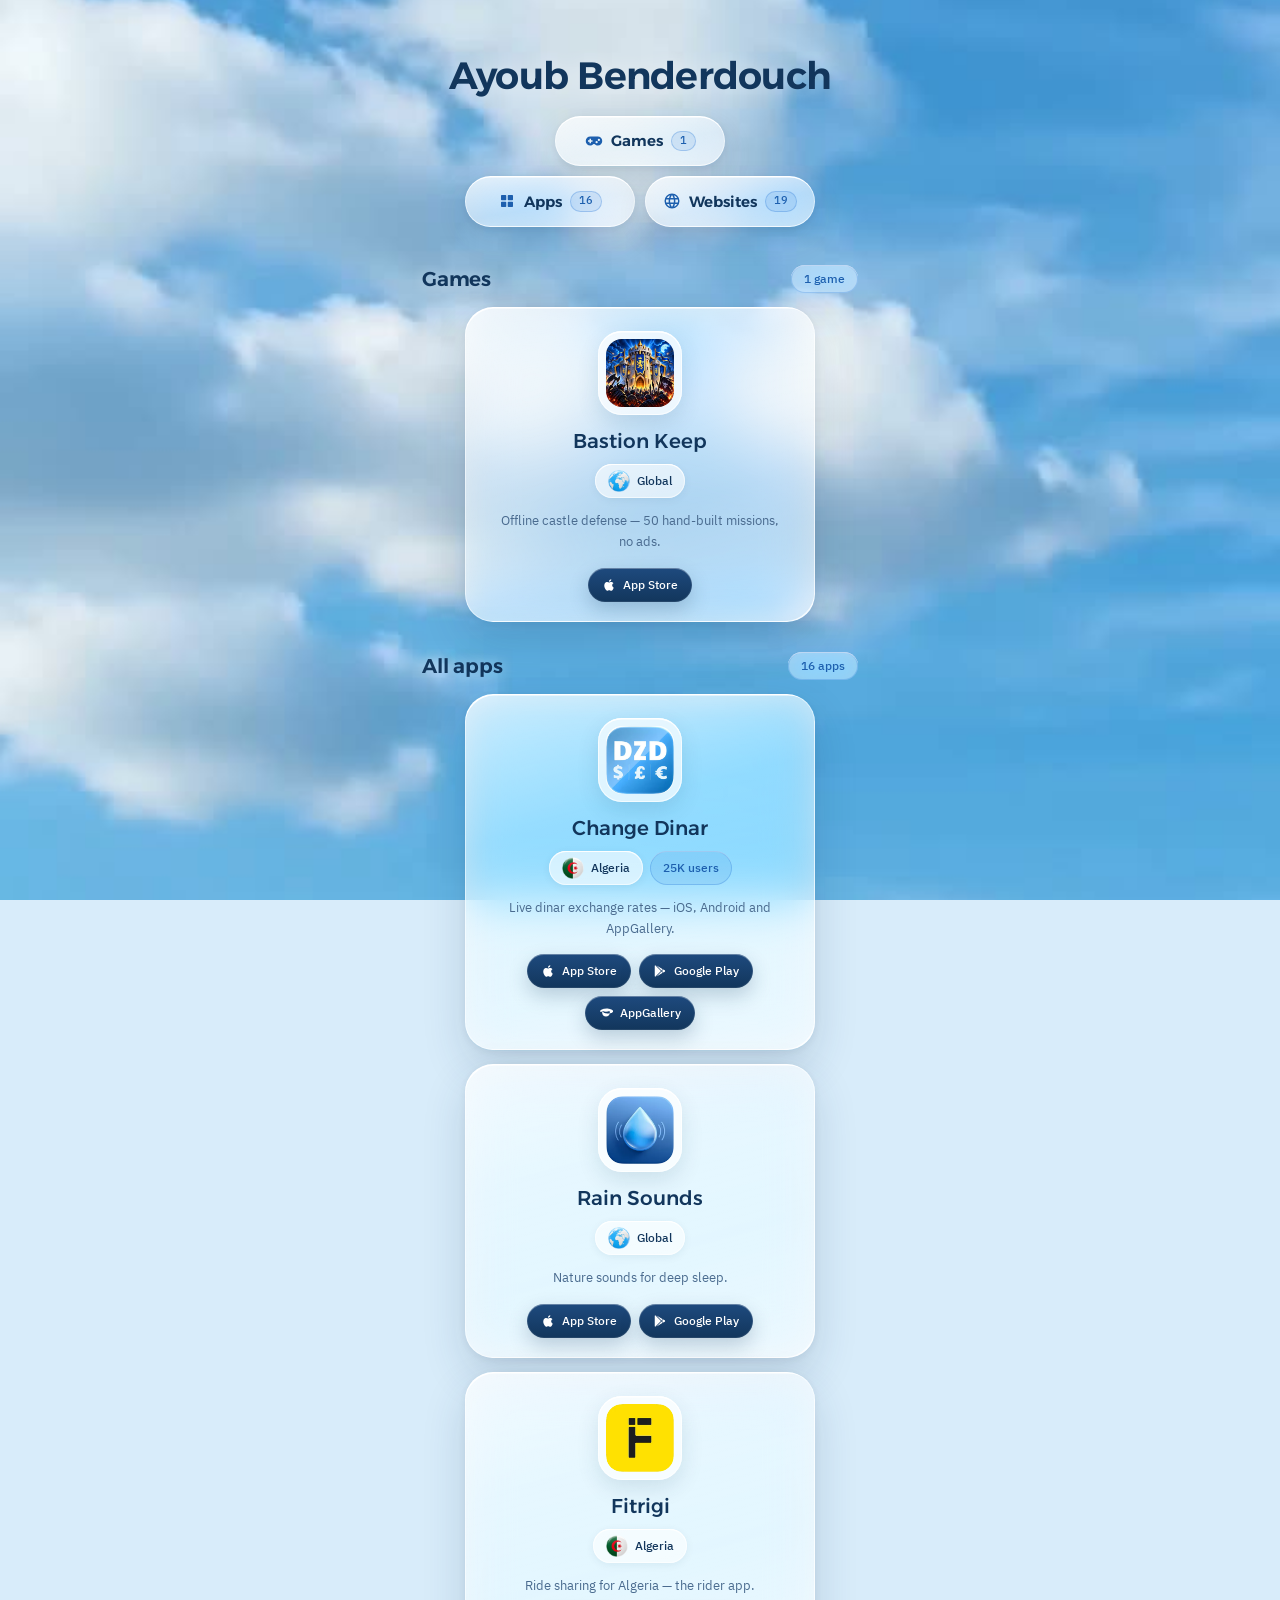
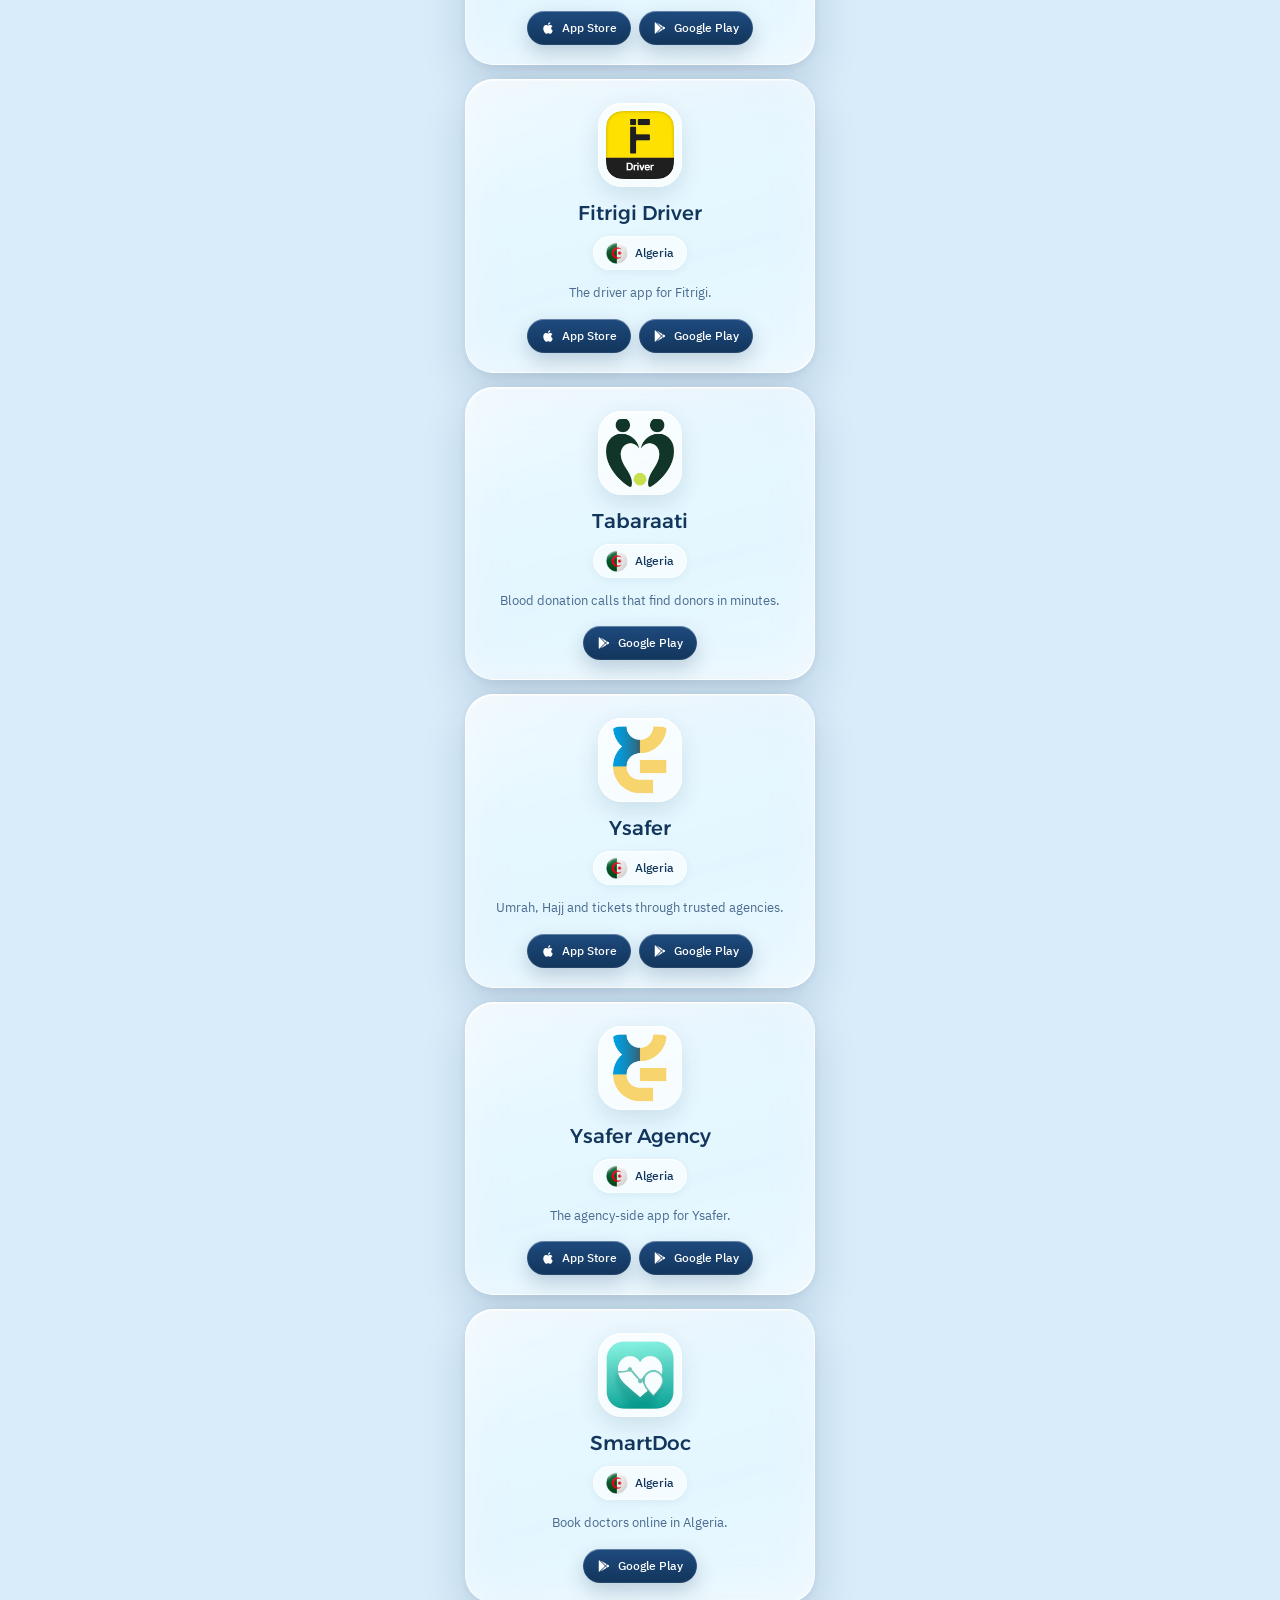
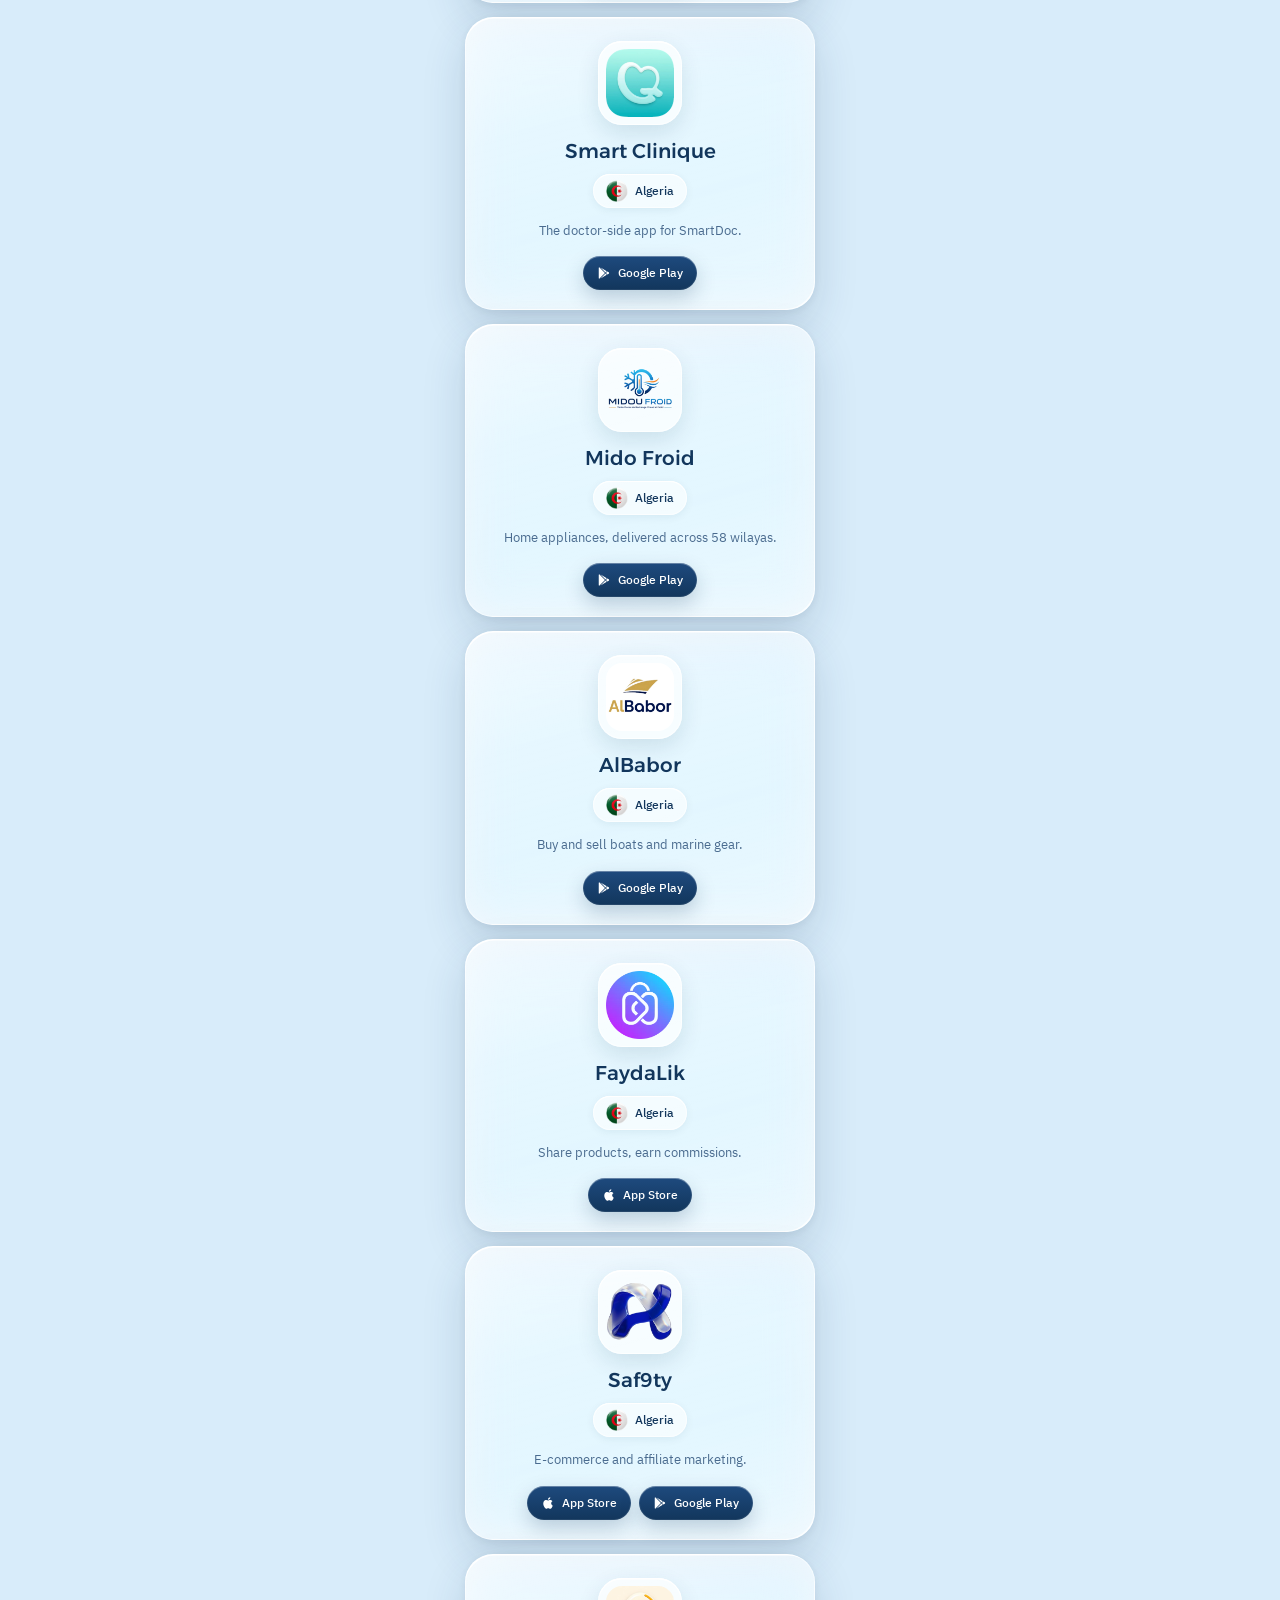
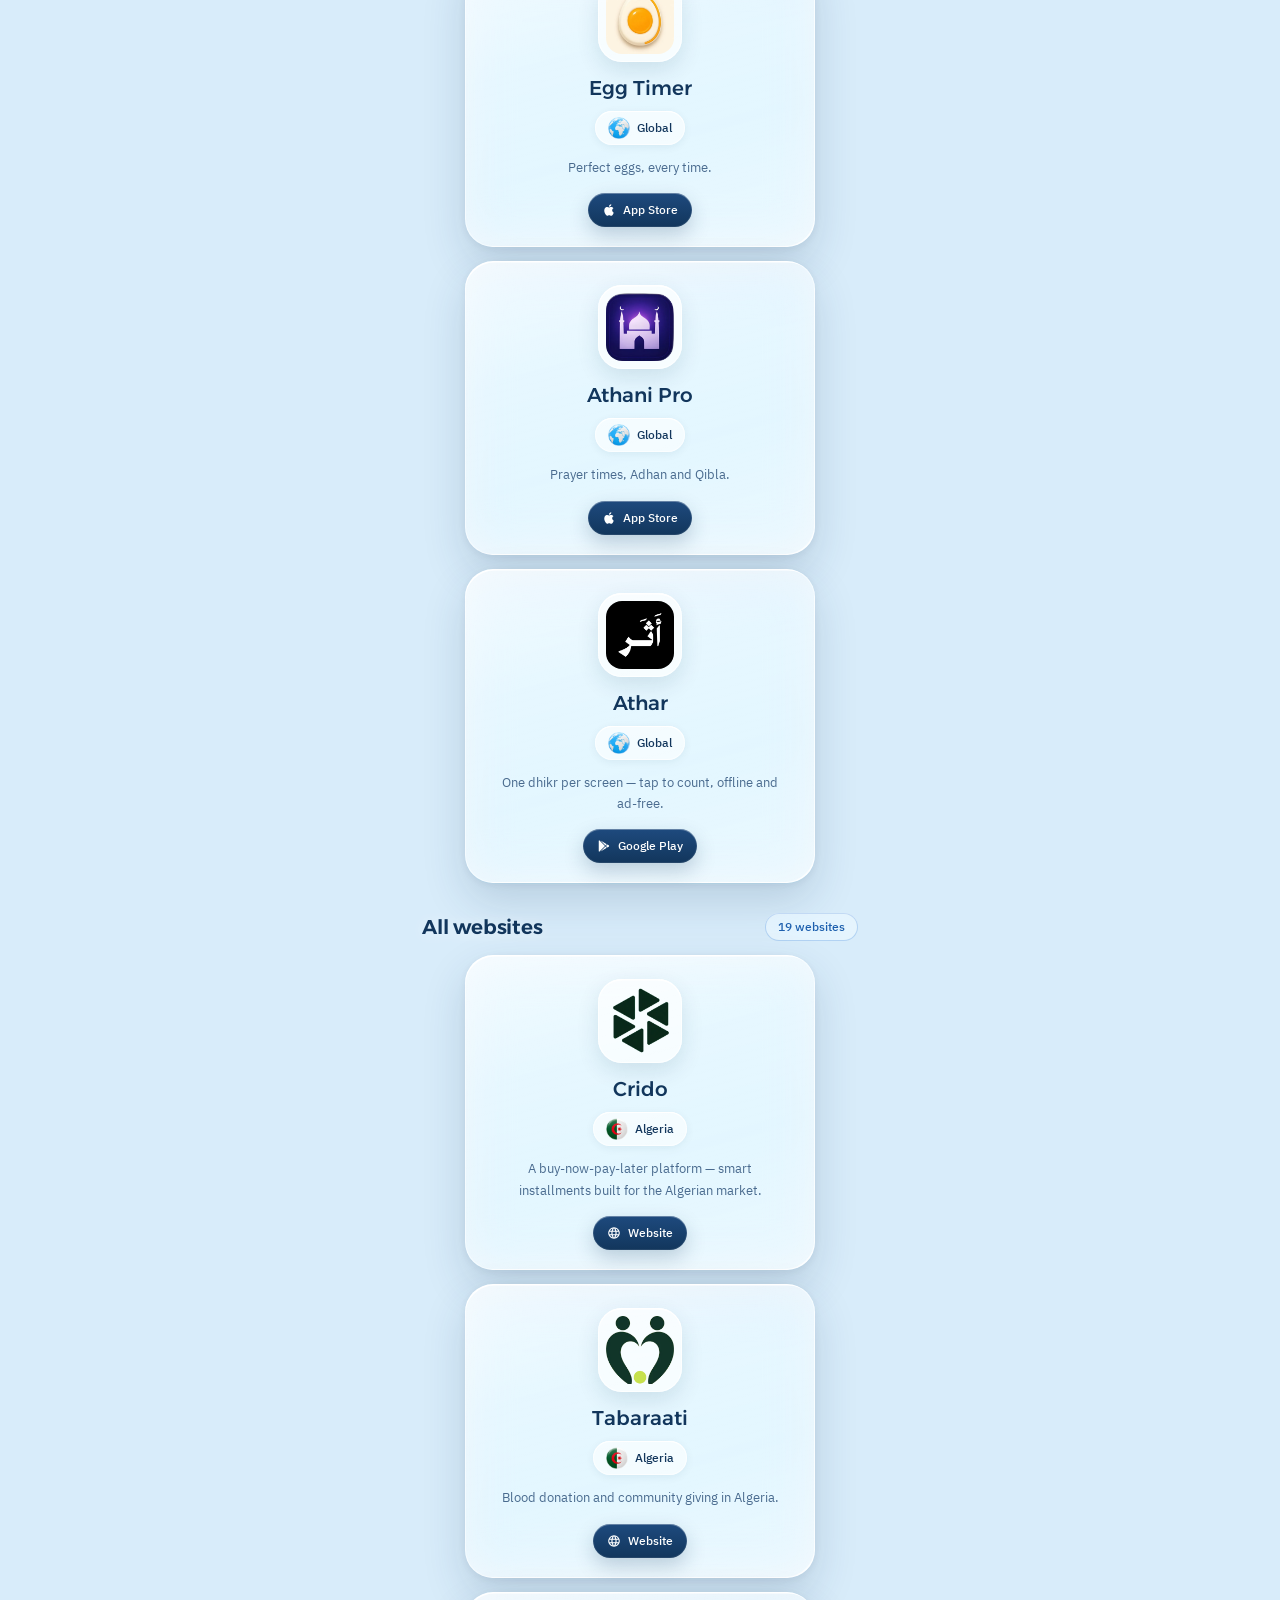
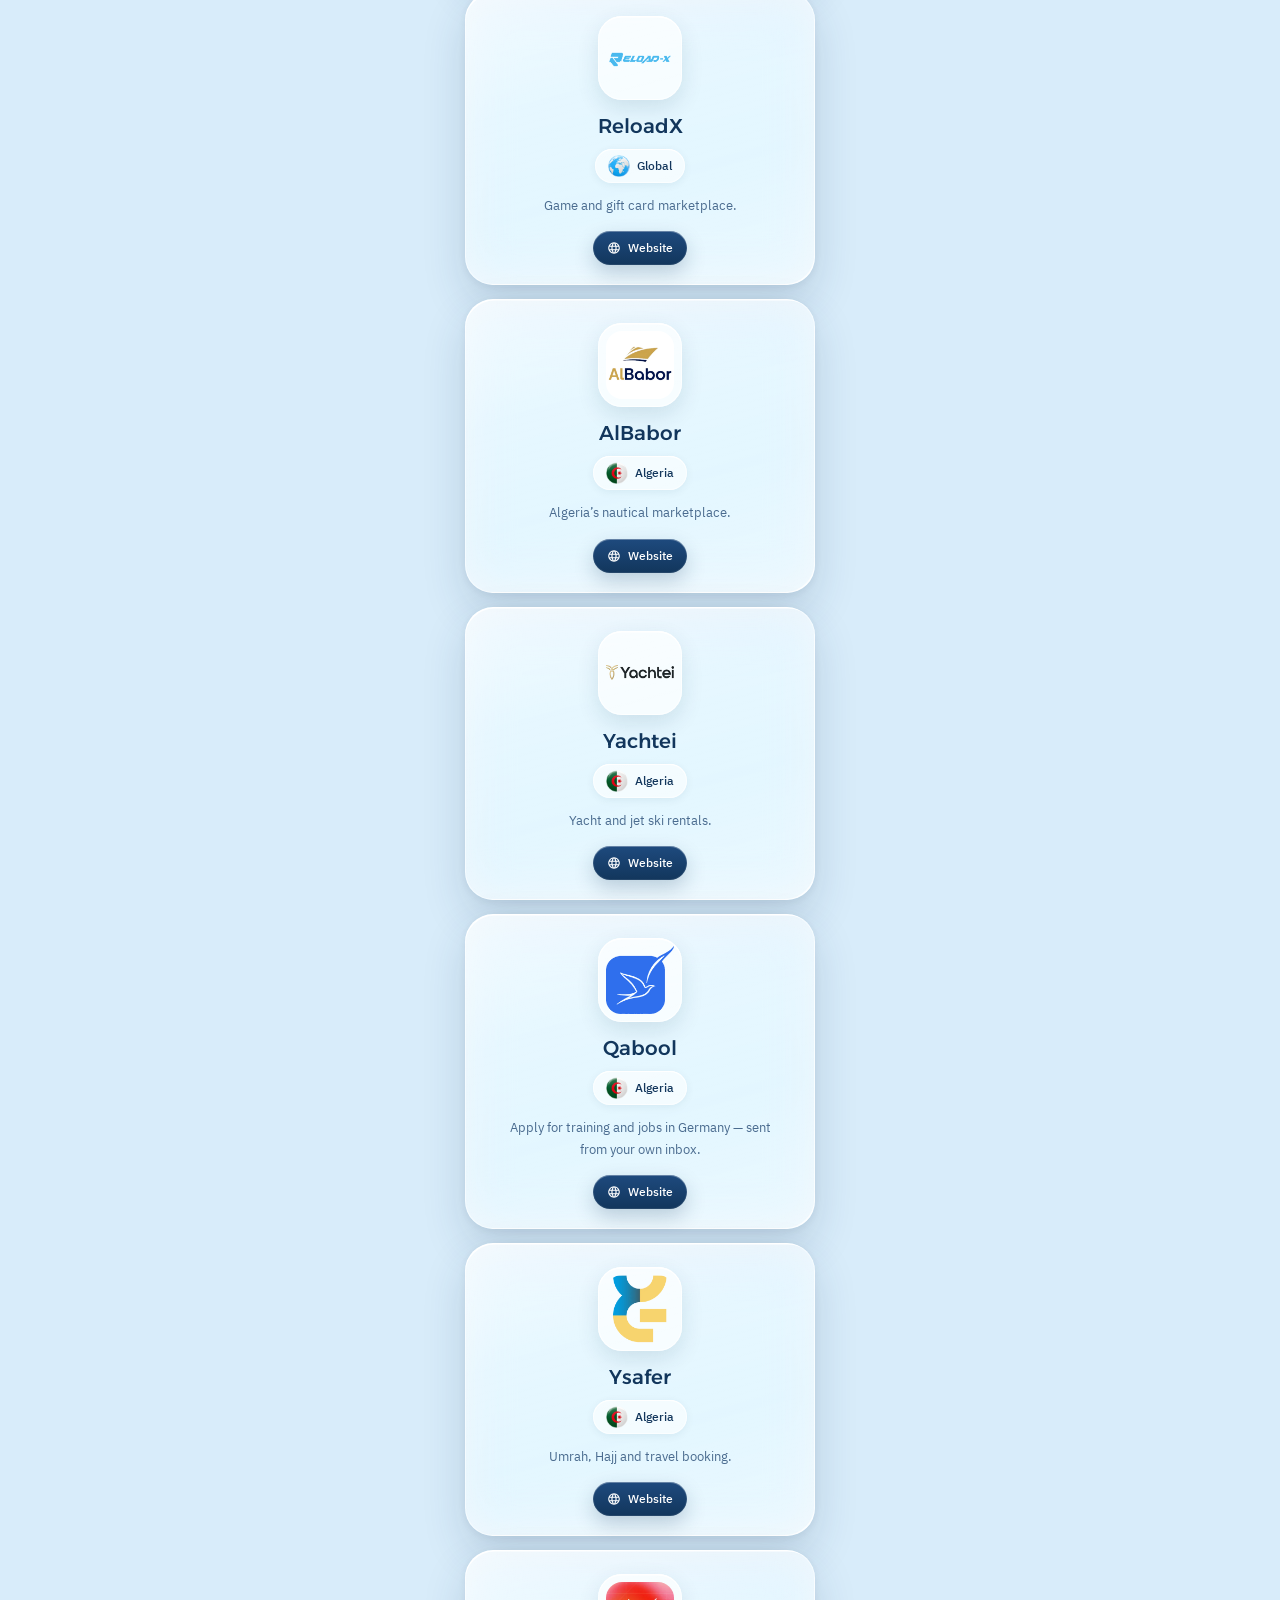
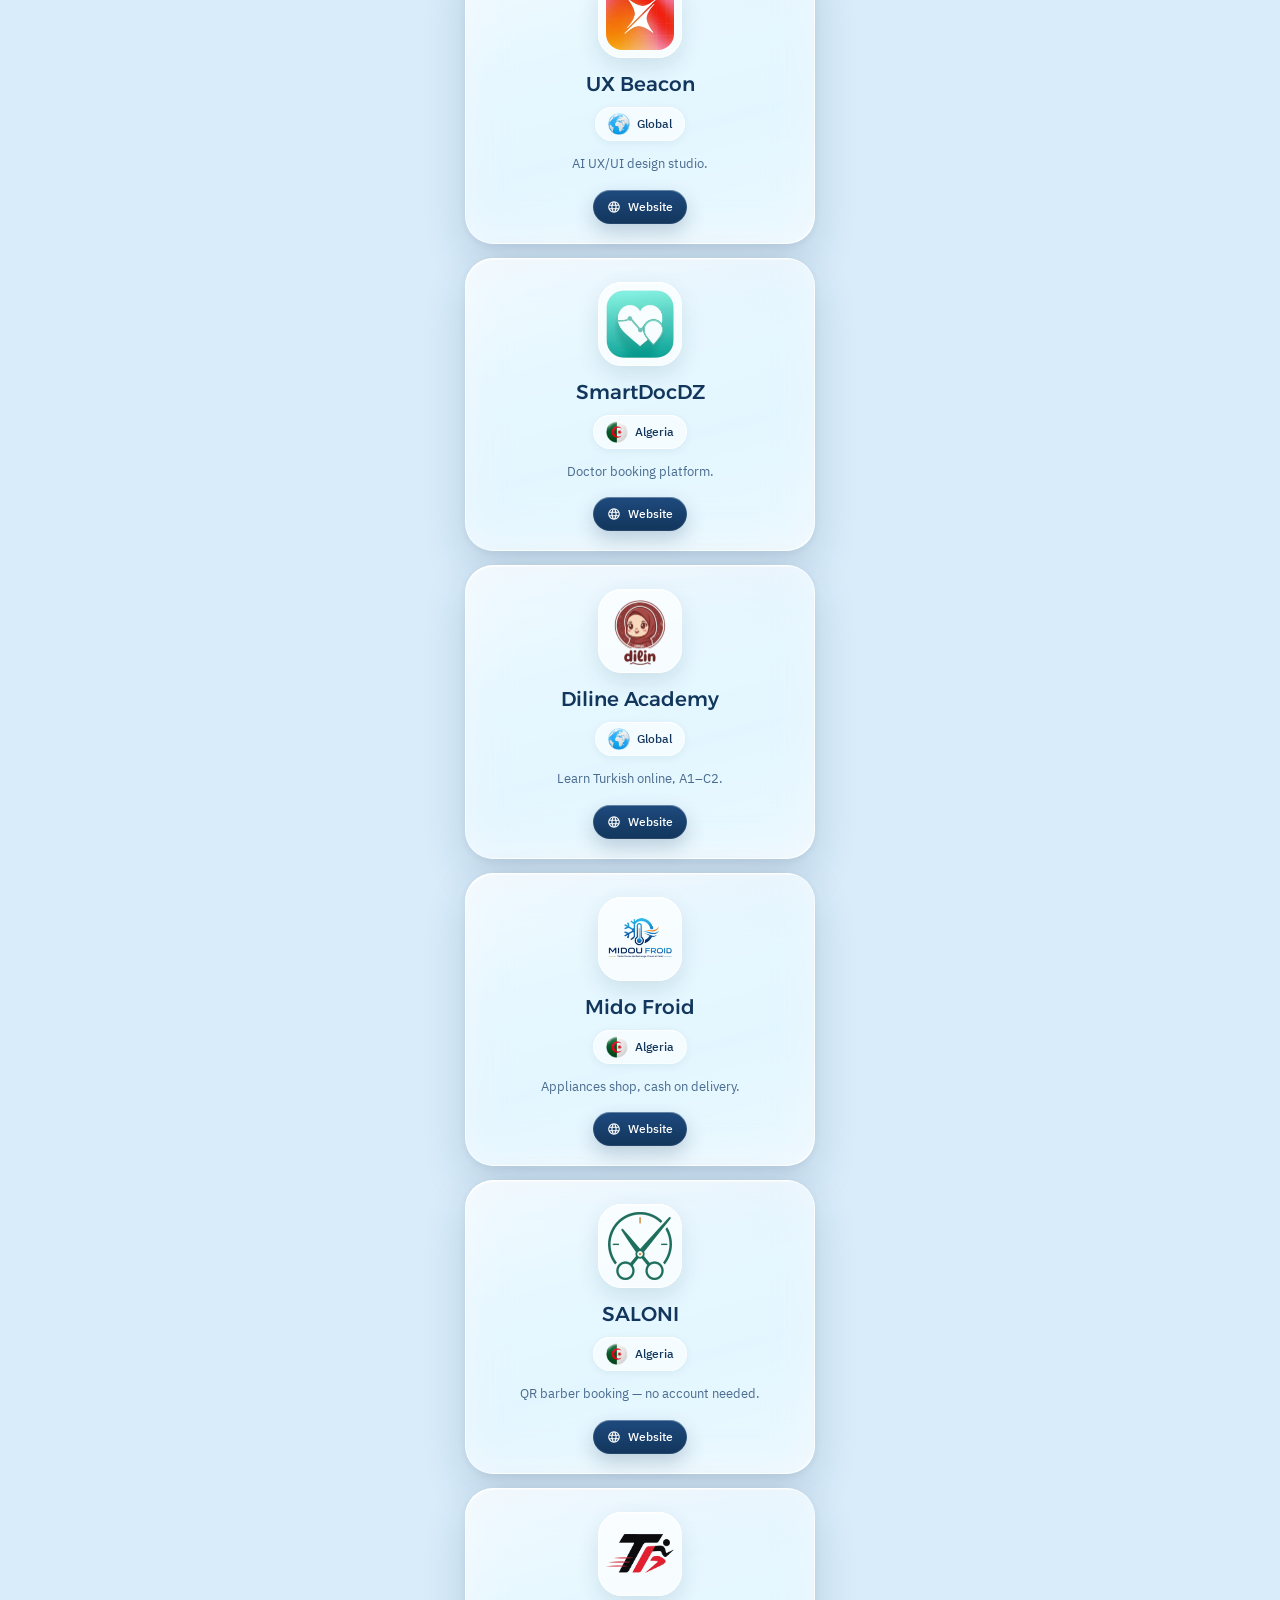
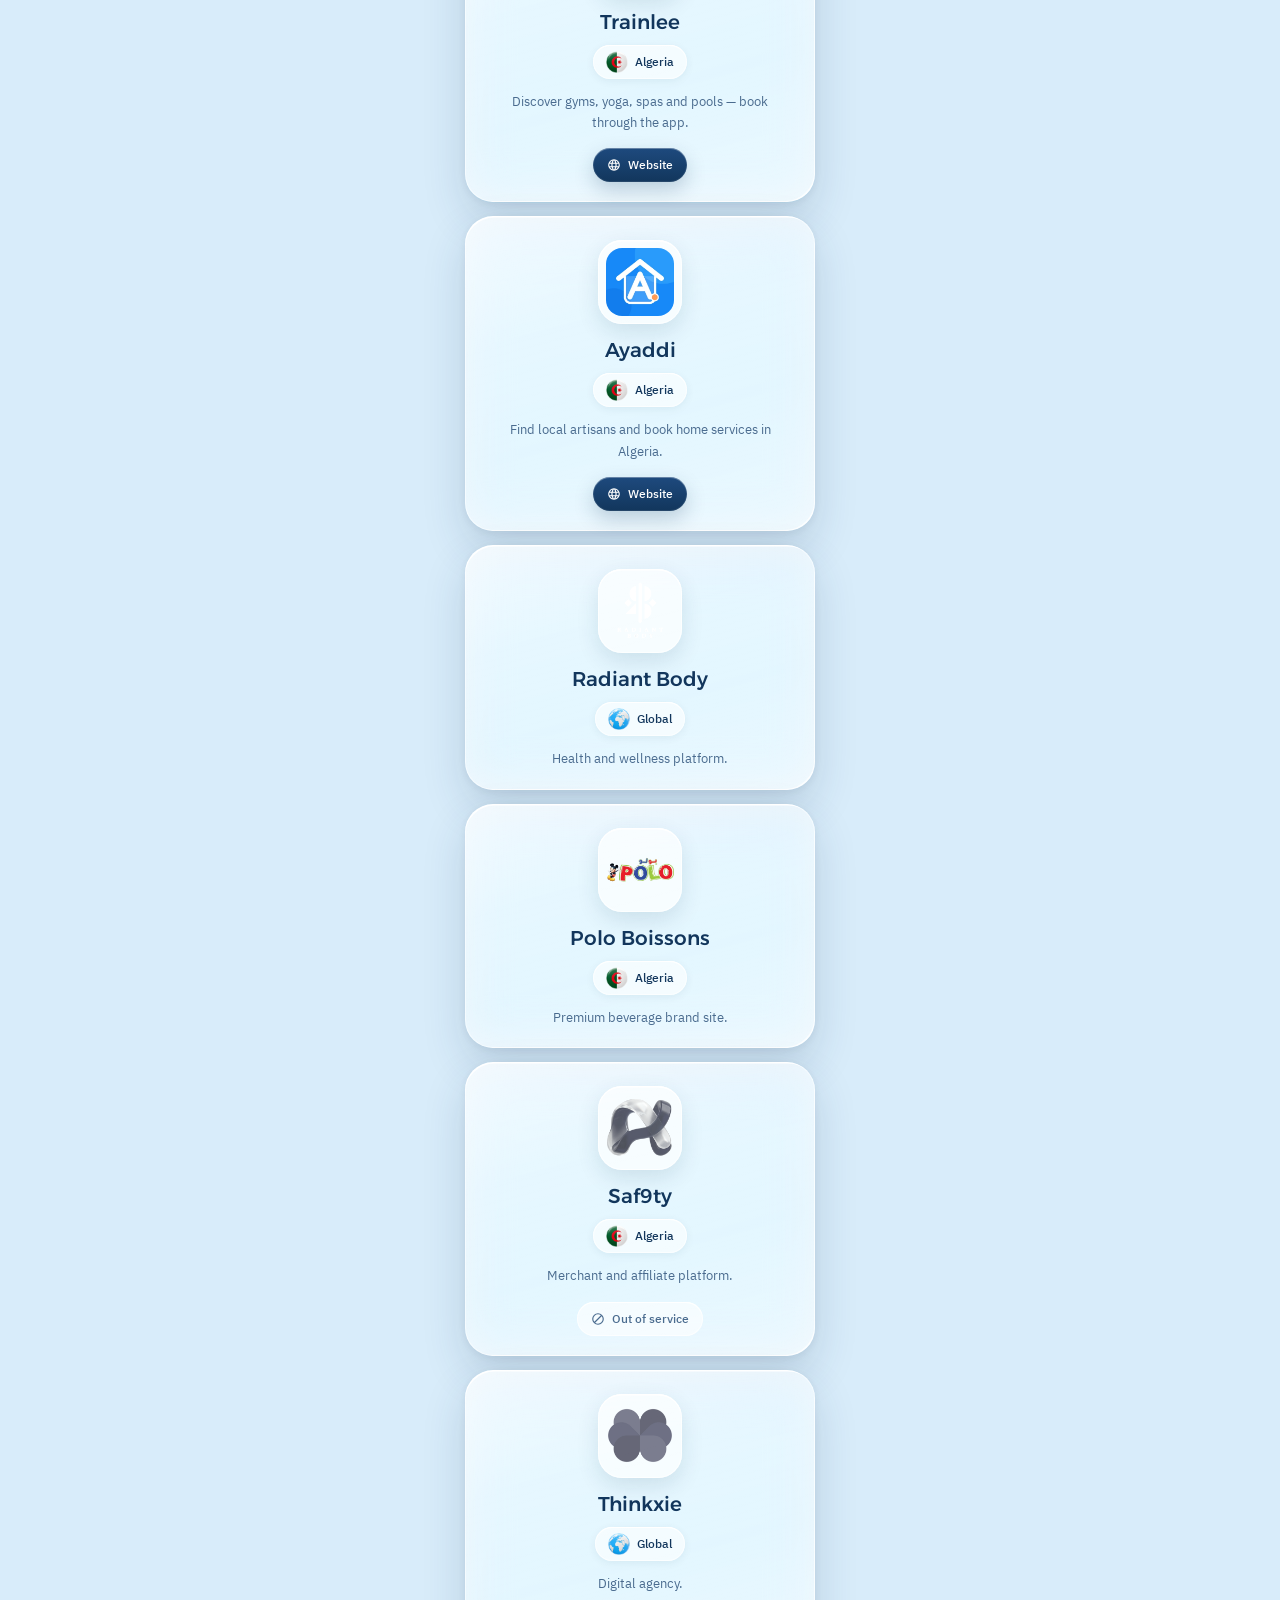
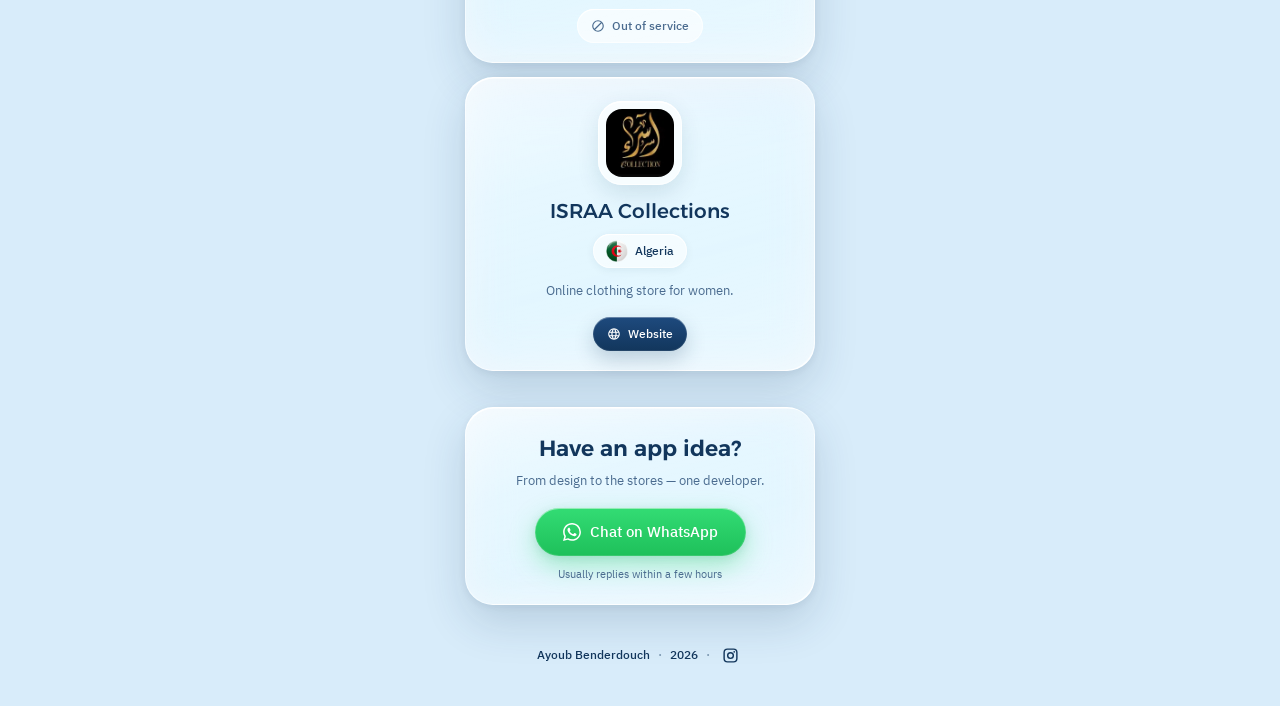
==== commit 8f44c960: "Move ISRAA Collections to the bottom of websites" ====
--- a/index.html
+++ b/index.html
@@ -841,34 +841,34 @@
             { id: 'midofroid-web', kind: 'web', order: 11, name: 'Mido Froid', country: 'dz',
               story: 'Appliances shop, cash on delivery.',
               links: { web: 'https://midoufroid.com/' }, logo: 'assets/logos/midofroid.webp' },
-            { id: 'israa', kind: 'web', order: 12, name: 'ISRAA Collections', country: 'dz',
-              story: 'Online clothing store for women.',
-              links: { web: 'https://clothes-store-femme.vercel.app/' }, logo: 'assets/logos/israa.webp' },
-            { id: 'saloni', kind: 'web', order: 13, name: 'SALONI', country: 'dz', pad: true,
+            { id: 'saloni', kind: 'web', order: 12, name: 'SALONI', country: 'dz', pad: true,
               story: 'QR barber booking \u2014 no account needed.',
               links: { web: 'https://salonidz.com/' }, logo: 'assets/logos/saloni.webp' },
-            { id: 'trainlee', kind: 'web', order: 14, name: 'Trainlee', country: 'dz', pad: true,
+            { id: 'trainlee', kind: 'web', order: 13, name: 'Trainlee', country: 'dz', pad: true,
               story: 'Discover gyms, yoga, spas and pools \u2014 book through the app.',
               links: { web: 'https://trainleedz.com/' }, logo: 'assets/logos/trainlee.webp' },
-            { id: 'ayaddi', kind: 'web', order: 15, name: 'Ayaddi', country: 'dz',
+            { id: 'ayaddi', kind: 'web', order: 14, name: 'Ayaddi', country: 'dz',
               story: 'Find local artisans and book home services in Algeria.',
               links: { web: 'https://ayadik.app/' }, logo: 'assets/logos/ayaddi.webp' },
             /* TODO: radiant-body.com + poloboissons.com loesen nicht mehr auf (Domains tot) — neue URLs bei Ayoub erfragen */
-            { id: 'radiantbody', kind: 'web', order: 16, name: 'Radiant Body', country: 'global',
+            { id: 'radiantbody', kind: 'web', order: 15, name: 'Radiant Body', country: 'global',
               story: 'Health and wellness platform.',
               links: {}, logo: 'assets/logos/radiantbody.webp' },
-            { id: 'polo', kind: 'web', order: 17, name: 'Polo Boissons', country: 'dz', pad: true,
+            { id: 'polo', kind: 'web', order: 16, name: 'Polo Boissons', country: 'dz', pad: true,
               story: 'Premium beverage brand site.',
               links: {}, logo: 'assets/logos/polo.webp' },
-            /* ---- Out of service (Ayoub 2026-08-11): bewusst ganz unten, kein Link,
+            /* ---- Out of service (Ayoub 2026-08-11): kein Link,
                     Karte zeigt statt Website-Badge ein "Out of service"-Pill ----
                saf9ty.com antwortet nur noch mit HTTP 403, thinkxie.com hat kein DNS mehr. */
-            { id: 'saf9ty-web', kind: 'web', order: 18, name: 'Saf9ty', country: 'dz', offline: true,
+            { id: 'saf9ty-web', kind: 'web', order: 17, name: 'Saf9ty', country: 'dz', offline: true,
               story: 'Merchant and affiliate platform.',
               links: {}, logo: 'assets/logos/saf9ty.webp' },
-            { id: 'thinkxie', kind: 'web', order: 19, name: 'Thinkxie', country: 'global', pad: true, offline: true,
+            { id: 'thinkxie', kind: 'web', order: 18, name: 'Thinkxie', country: 'global', pad: true, offline: true,
               story: 'Digital agency.',
-              links: {}, logo: 'assets/logos/thinkxie.webp' }
+              links: {}, logo: 'assets/logos/thinkxie.webp' },
+            { id: 'israa', kind: 'web', order: 19, name: 'ISRAA Collections', country: 'dz',
+              story: 'Online clothing store for women.',
+              links: { web: 'https://clothes-store-femme.vercel.app/' }, logo: 'assets/logos/israa.webp' }
         ];
 
         /* ================= Helpers ================= */
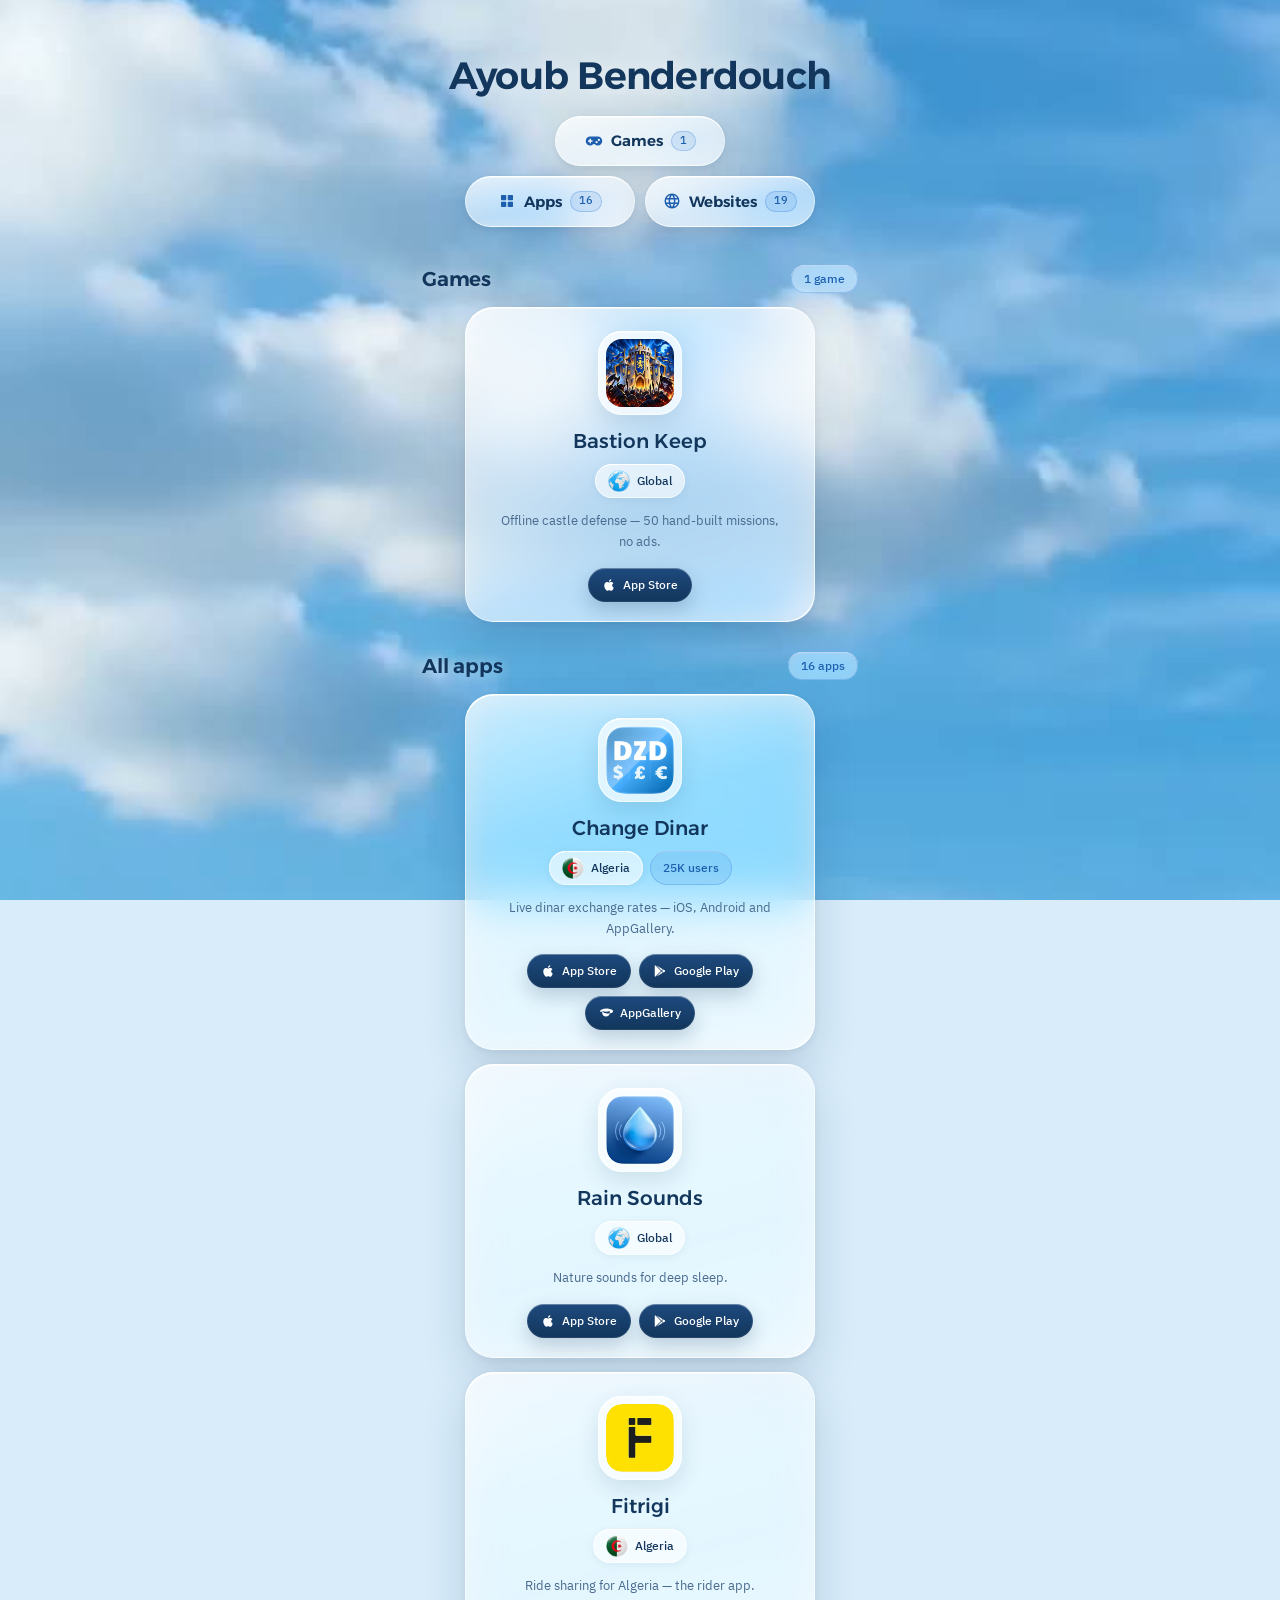
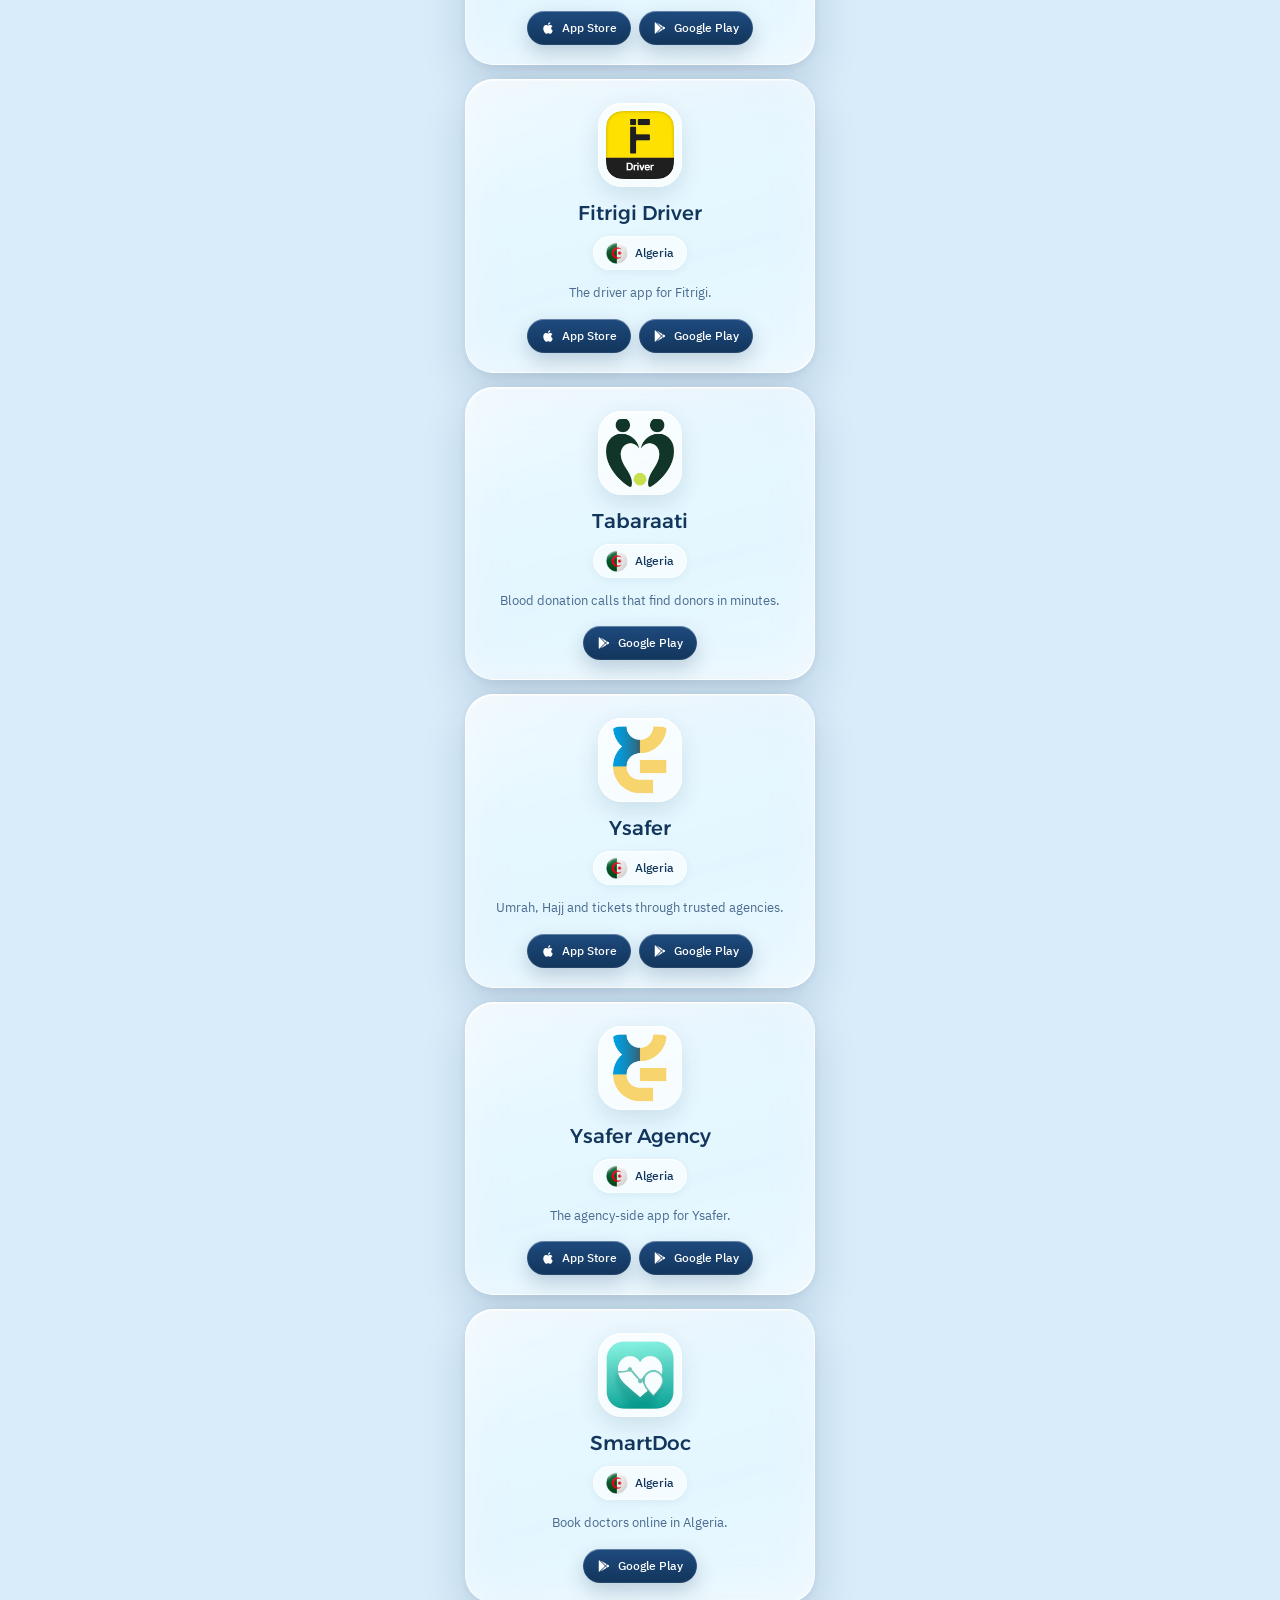
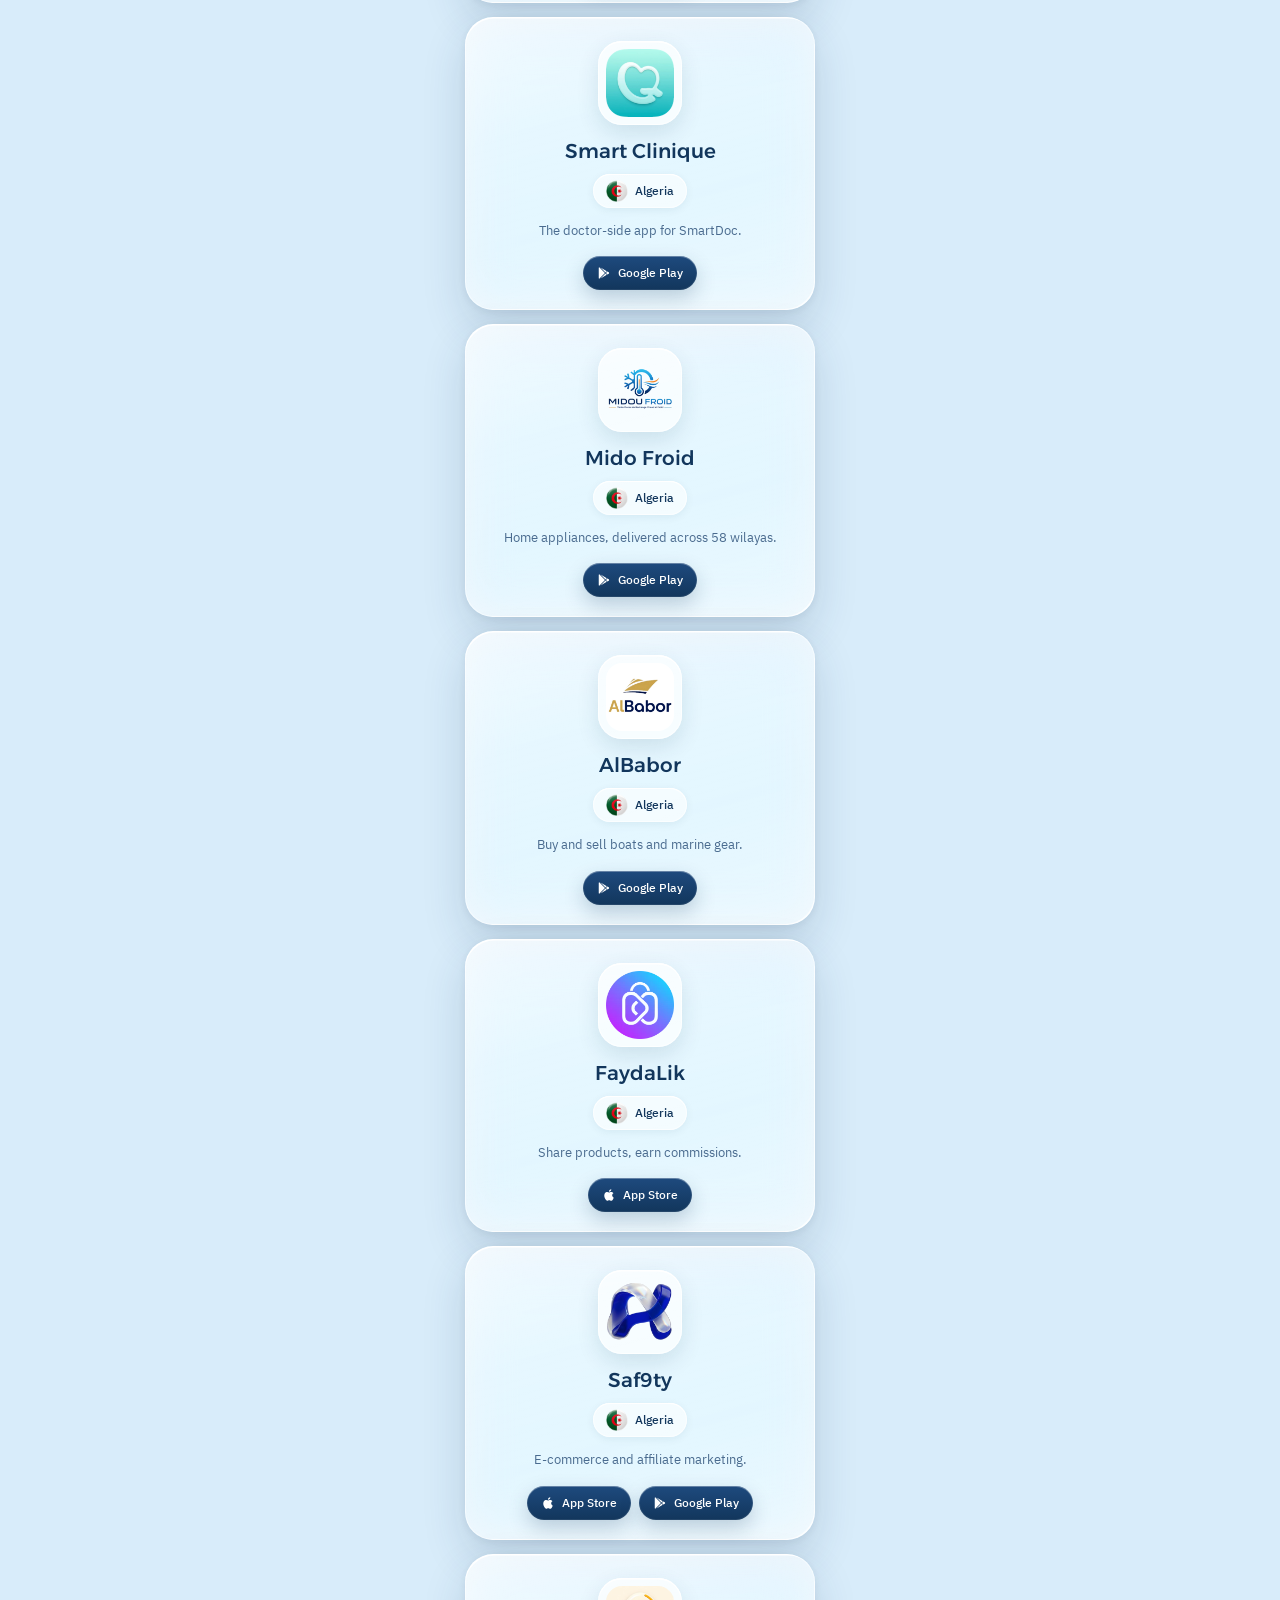
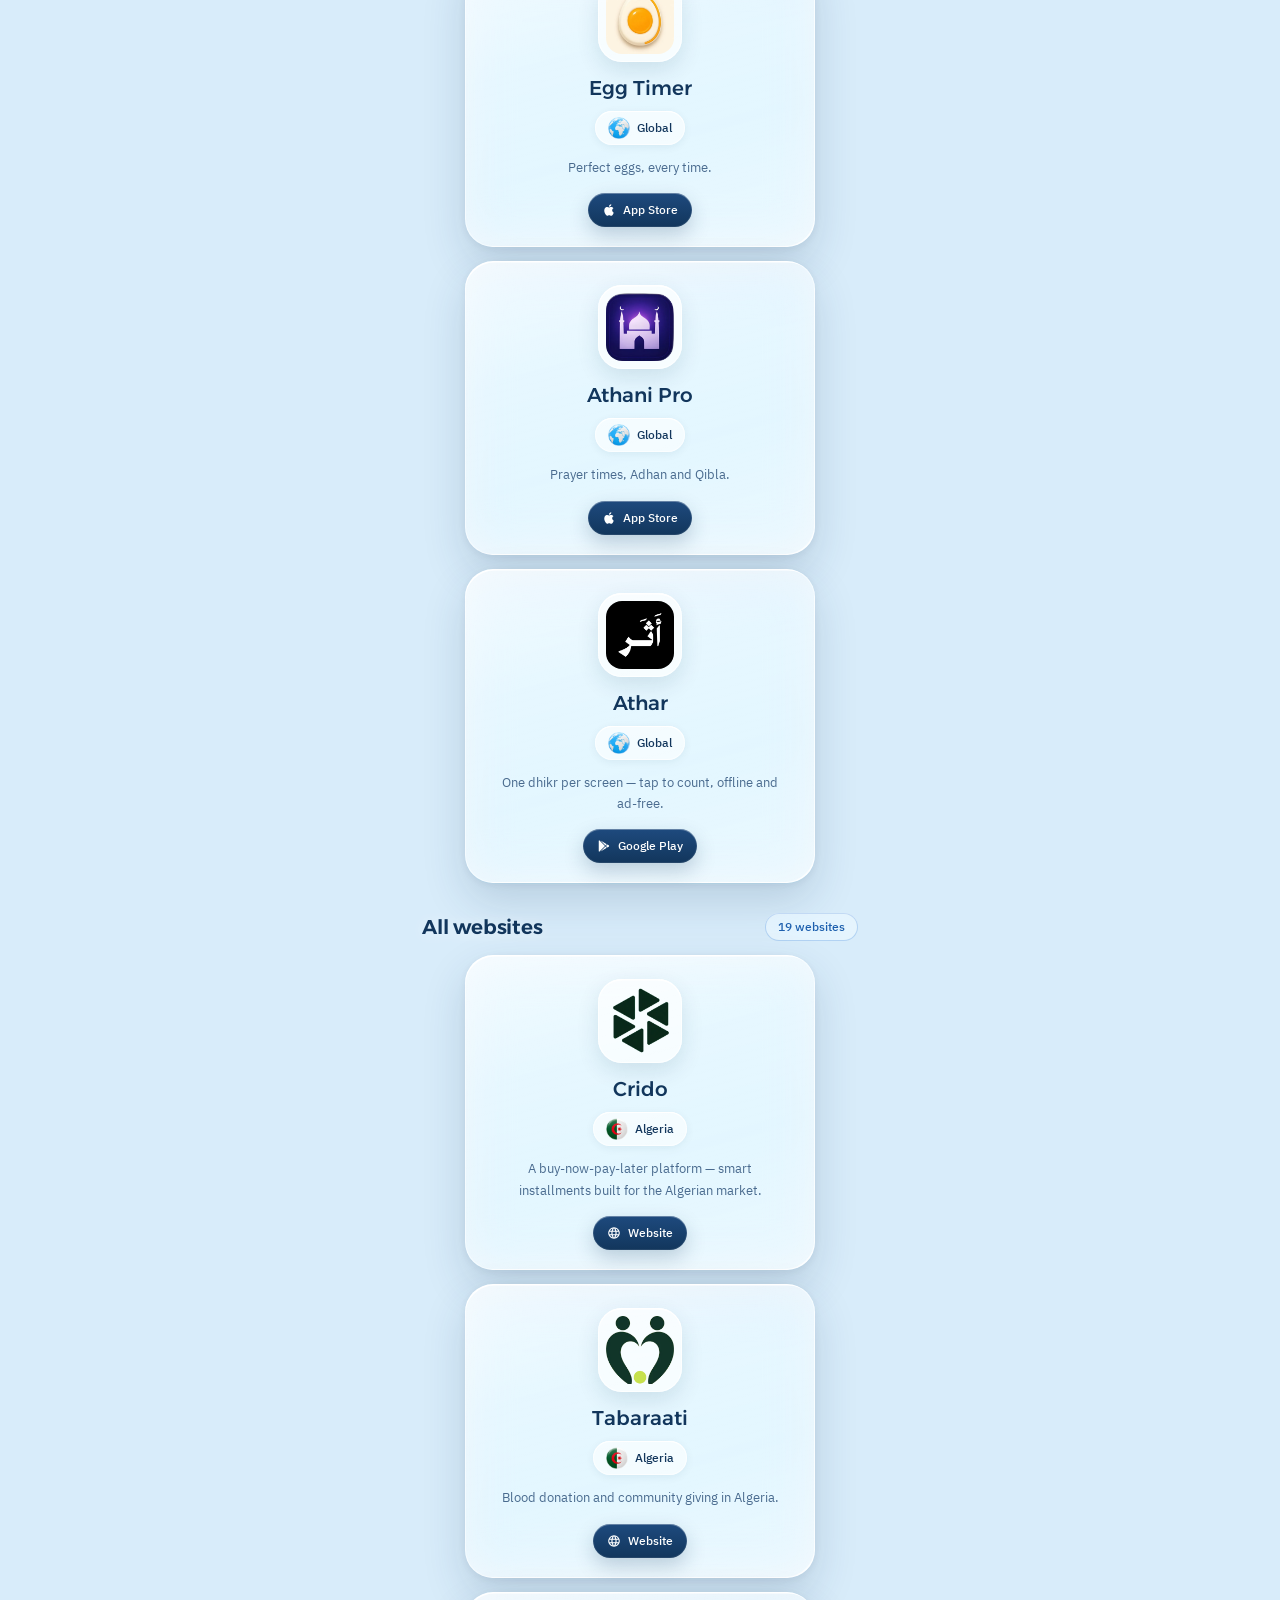
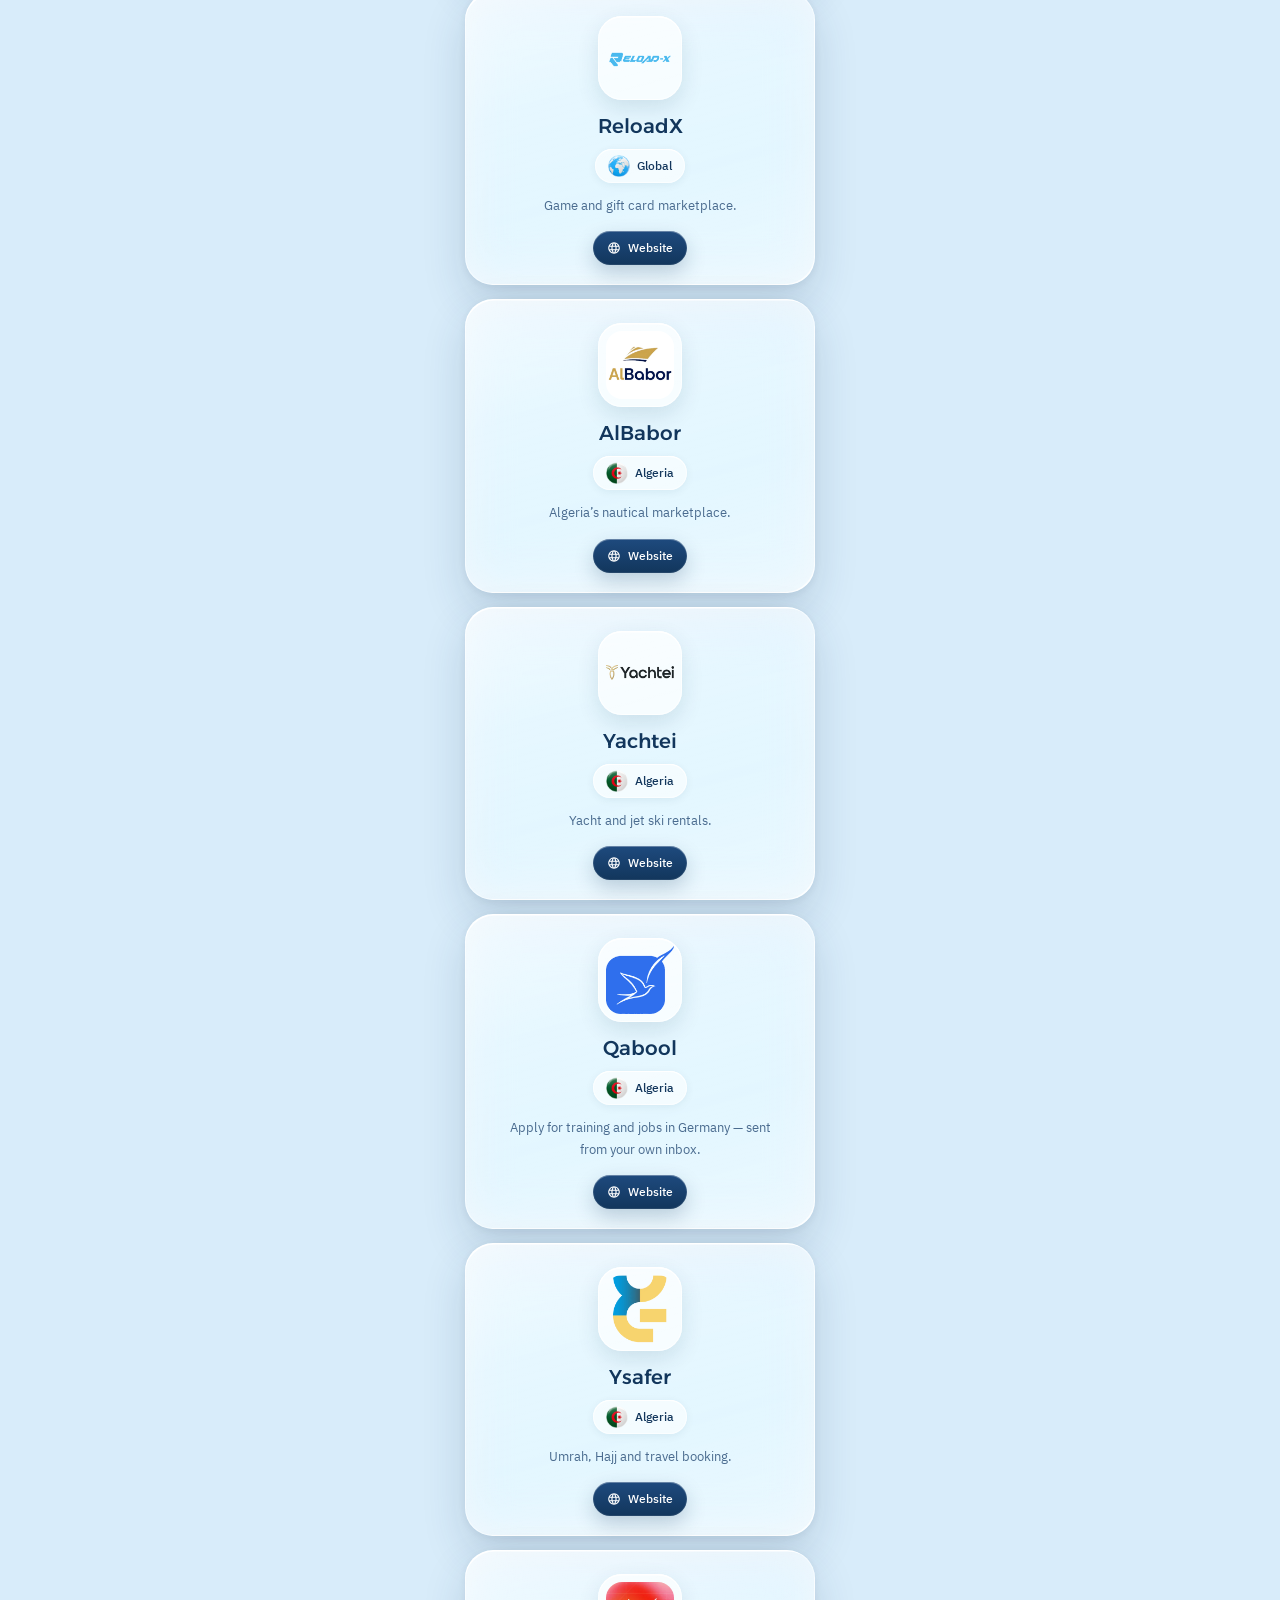
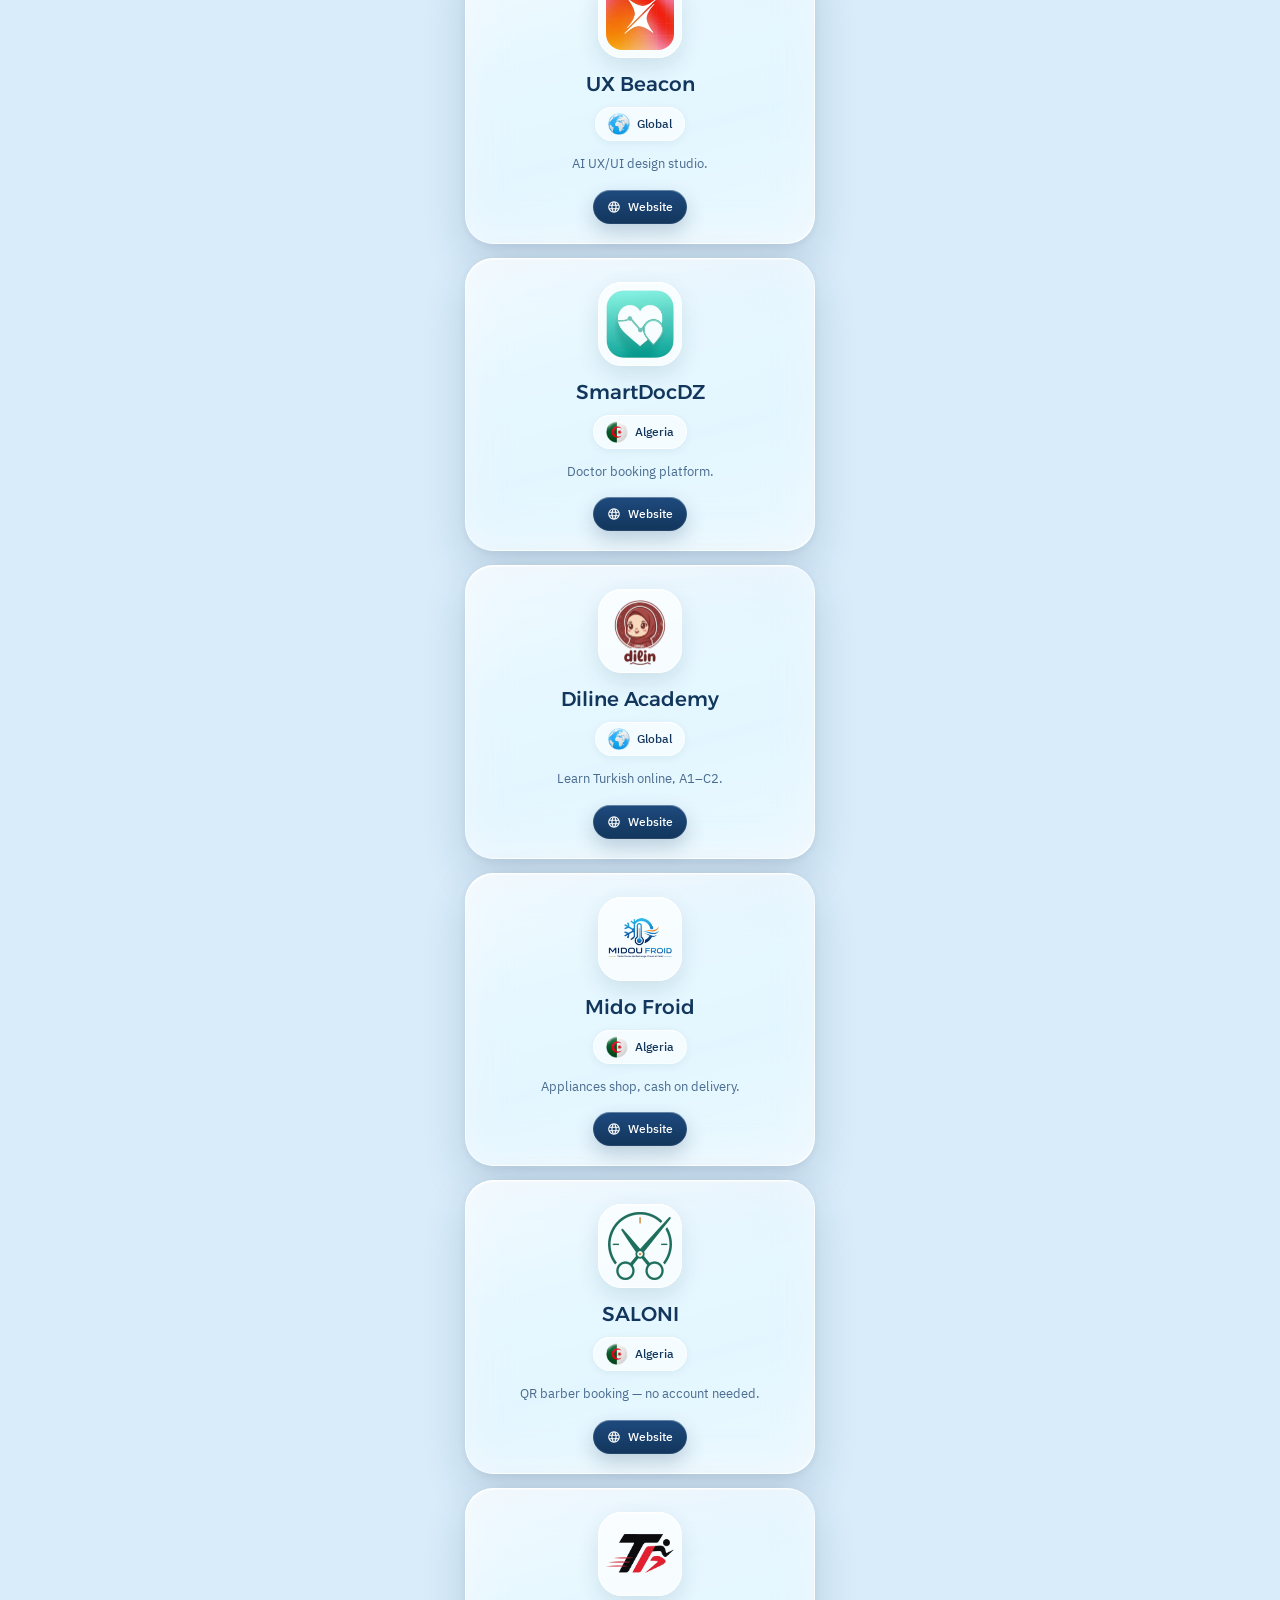
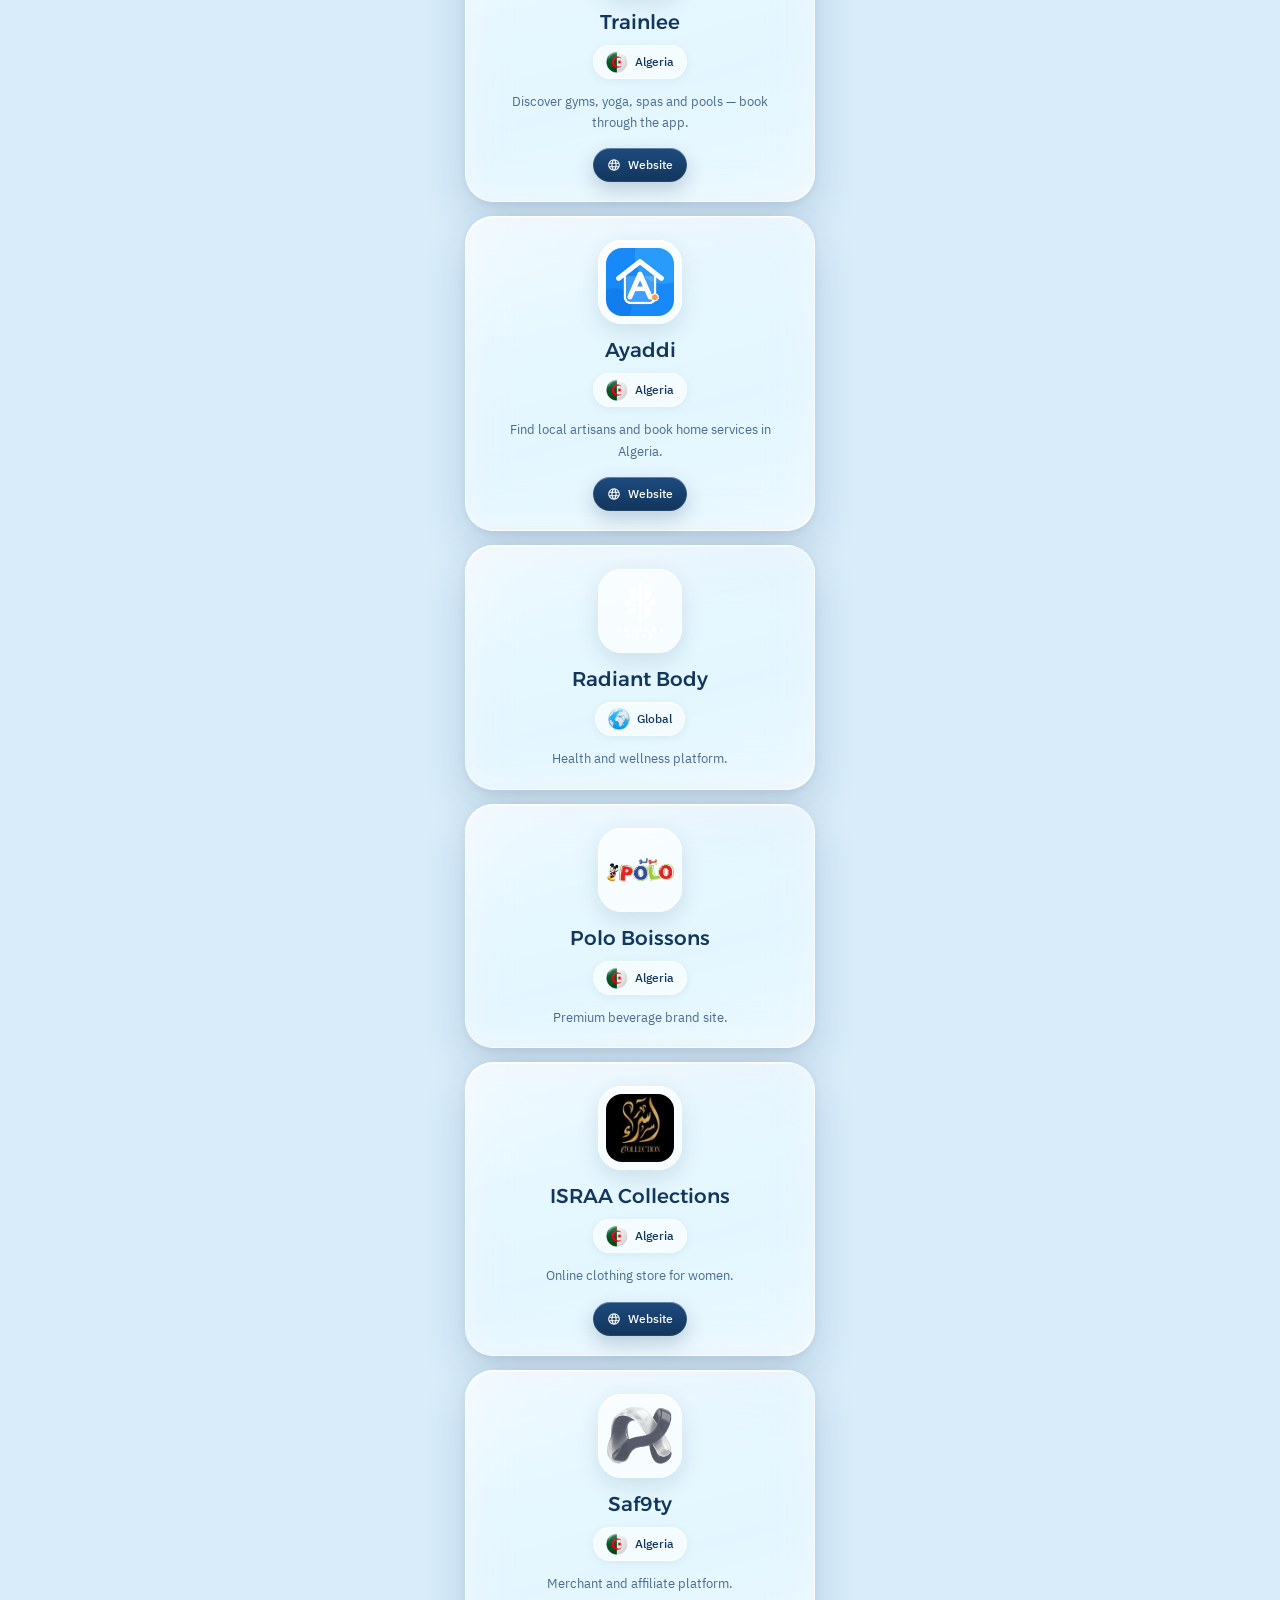
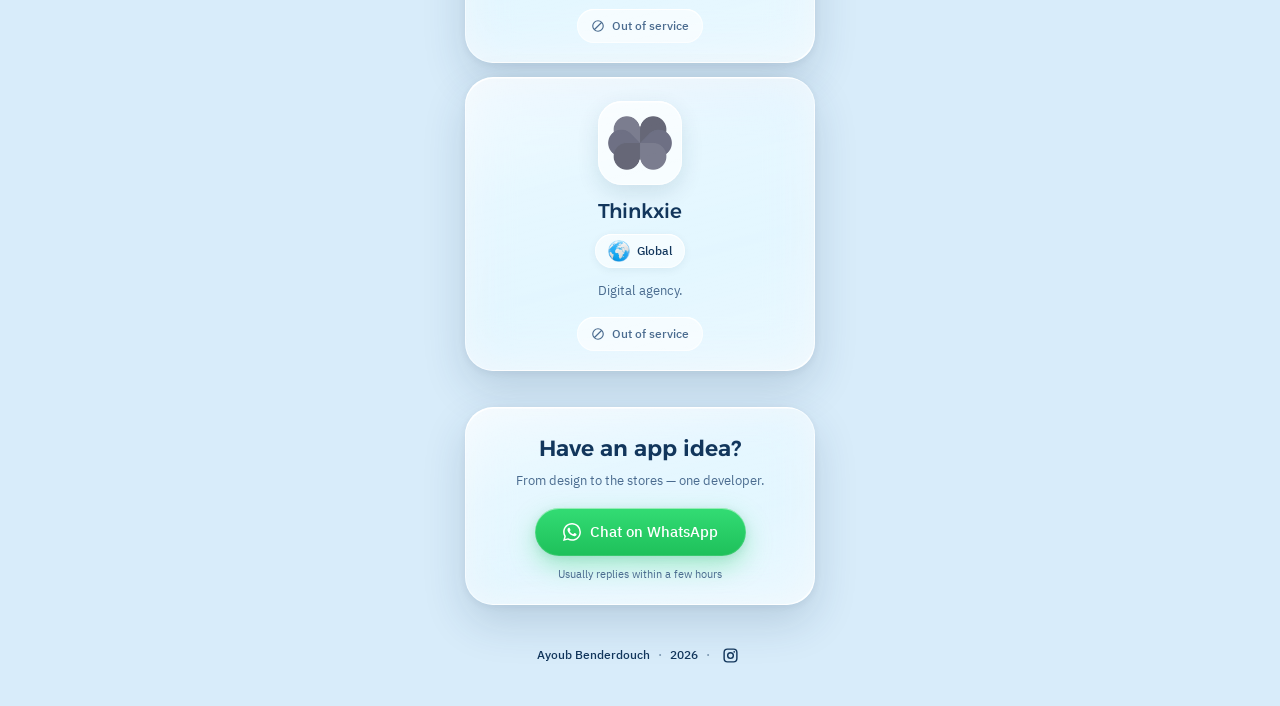
==== commit fe7561bc: "Place ISRAA Collections directly above Saf9ty" ====
--- a/index.html
+++ b/index.html
@@ -857,18 +857,18 @@
             { id: 'polo', kind: 'web', order: 16, name: 'Polo Boissons', country: 'dz', pad: true,
               story: 'Premium beverage brand site.',
               links: {}, logo: 'assets/logos/polo.webp' },
-            /* ---- Out of service (Ayoub 2026-08-11): kein Link,
+            { id: 'israa', kind: 'web', order: 17, name: 'ISRAA Collections', country: 'dz',
+              story: 'Online clothing store for women.',
+              links: { web: 'https://clothes-store-femme.vercel.app/' }, logo: 'assets/logos/israa.webp' },
+            /* ---- Out of service (Ayoub 2026-08-11): bewusst ganz unten, kein Link,
                     Karte zeigt statt Website-Badge ein "Out of service"-Pill ----
                saf9ty.com antwortet nur noch mit HTTP 403, thinkxie.com hat kein DNS mehr. */
-            { id: 'saf9ty-web', kind: 'web', order: 17, name: 'Saf9ty', country: 'dz', offline: true,
+            { id: 'saf9ty-web', kind: 'web', order: 18, name: 'Saf9ty', country: 'dz', offline: true,
               story: 'Merchant and affiliate platform.',
               links: {}, logo: 'assets/logos/saf9ty.webp' },
-            { id: 'thinkxie', kind: 'web', order: 18, name: 'Thinkxie', country: 'global', pad: true, offline: true,
+            { id: 'thinkxie', kind: 'web', order: 19, name: 'Thinkxie', country: 'global', pad: true, offline: true,
               story: 'Digital agency.',
-              links: {}, logo: 'assets/logos/thinkxie.webp' },
-            { id: 'israa', kind: 'web', order: 19, name: 'ISRAA Collections', country: 'dz',
-              story: 'Online clothing store for women.',
-              links: { web: 'https://clothes-store-femme.vercel.app/' }, logo: 'assets/logos/israa.webp' }
+              links: {}, logo: 'assets/logos/thinkxie.webp' }
         ];
 
         /* ================= Helpers ================= */
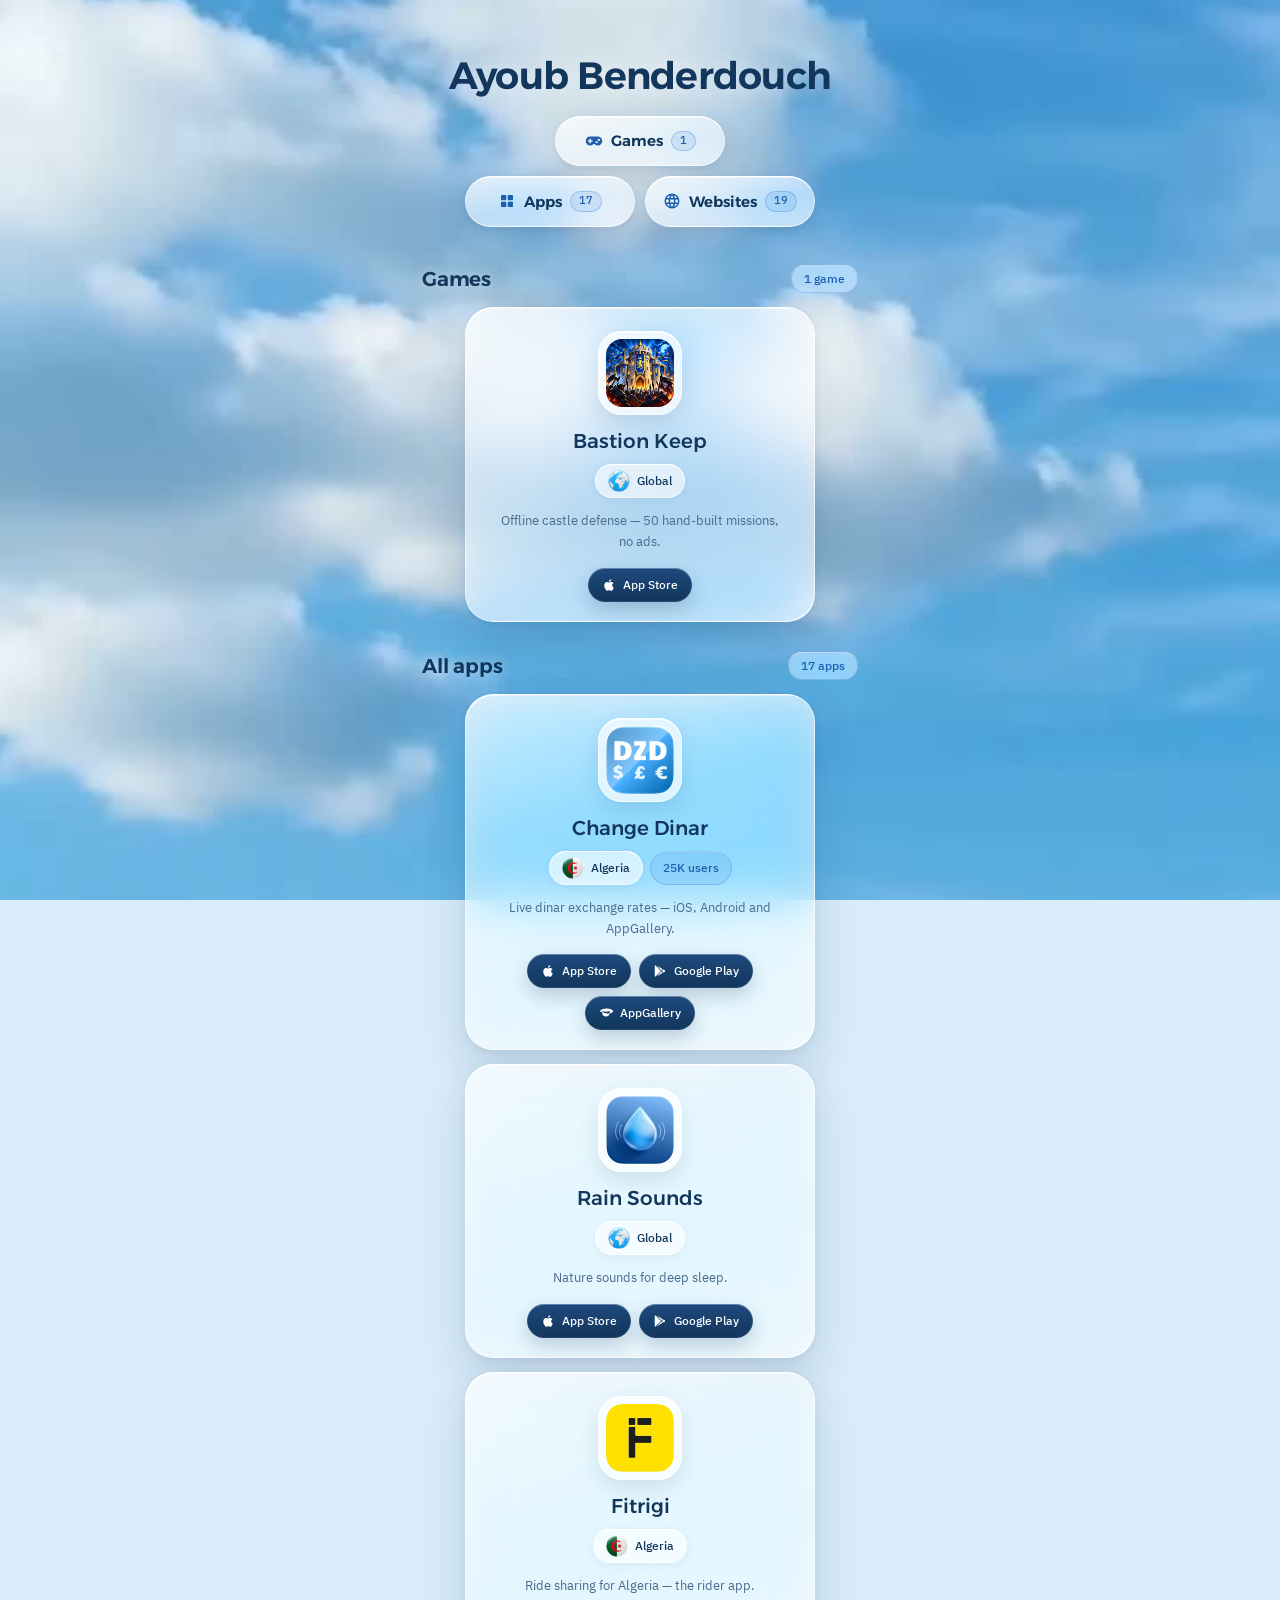
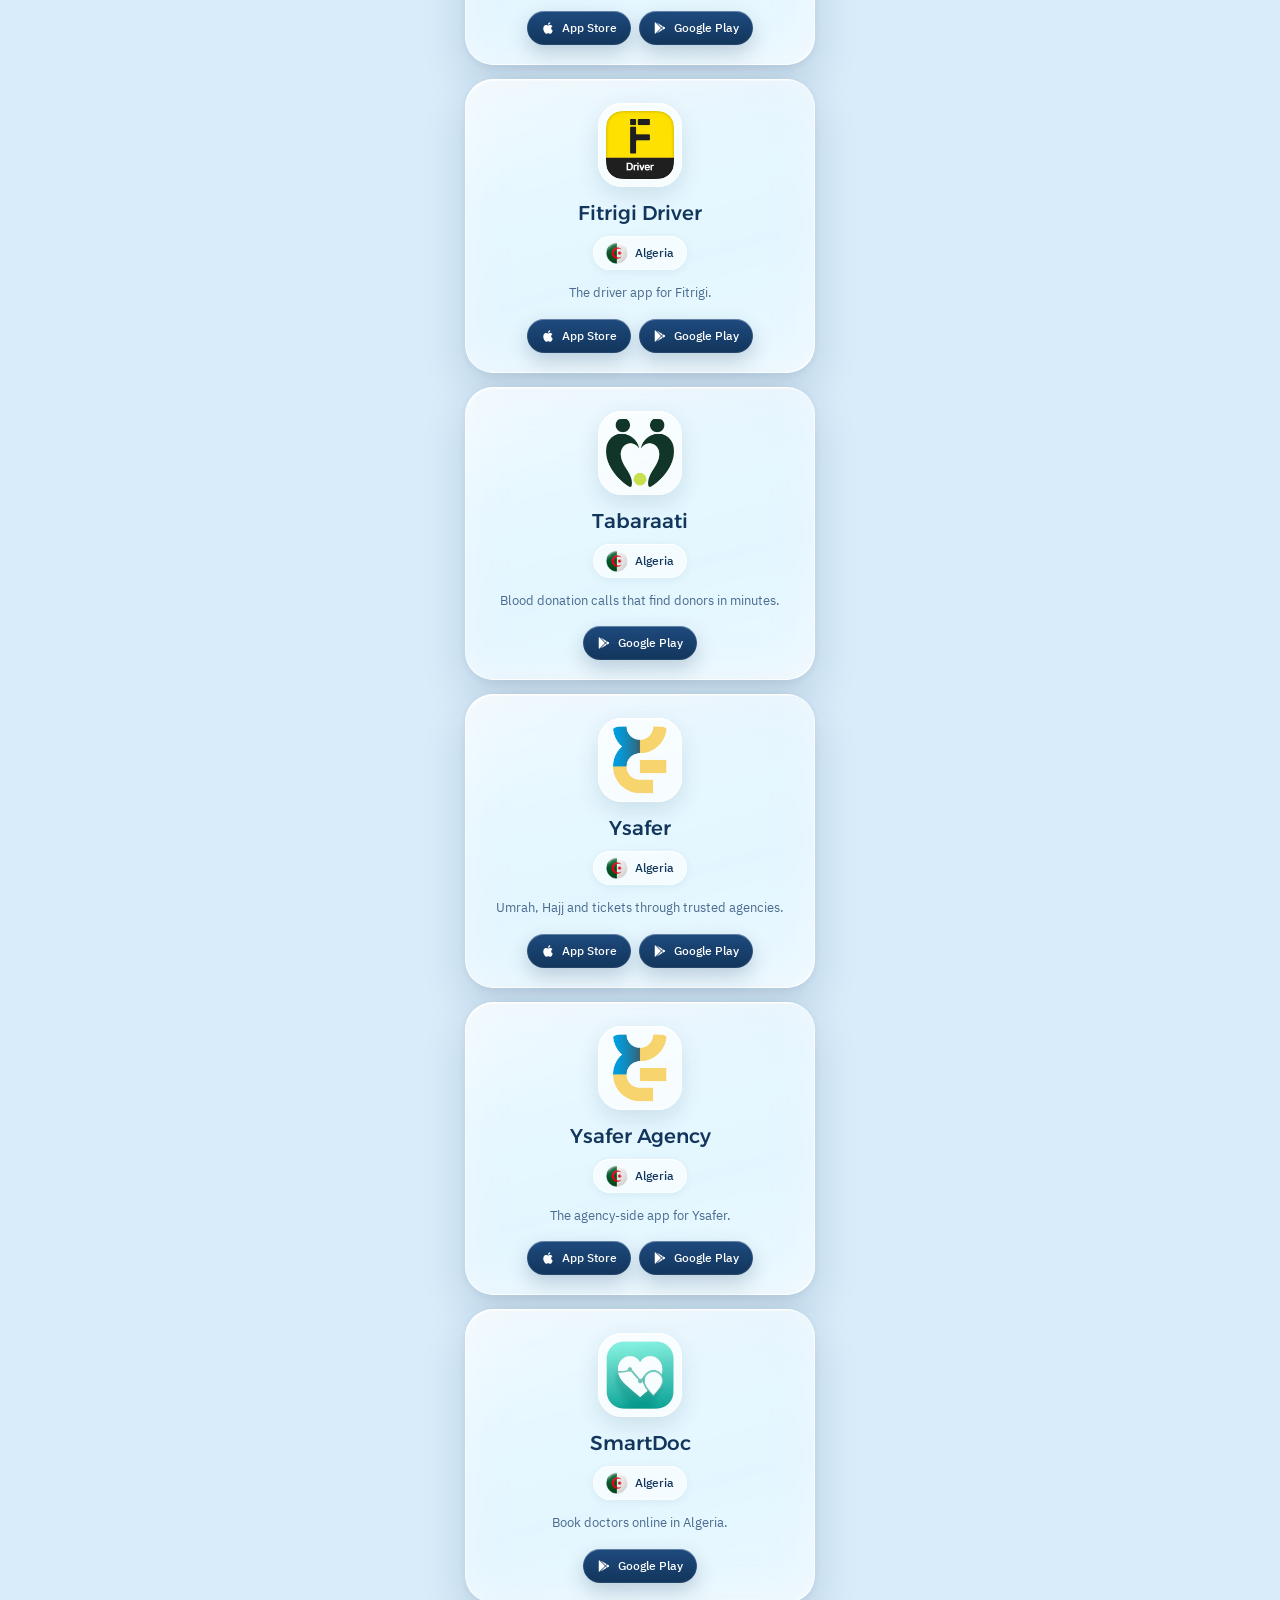
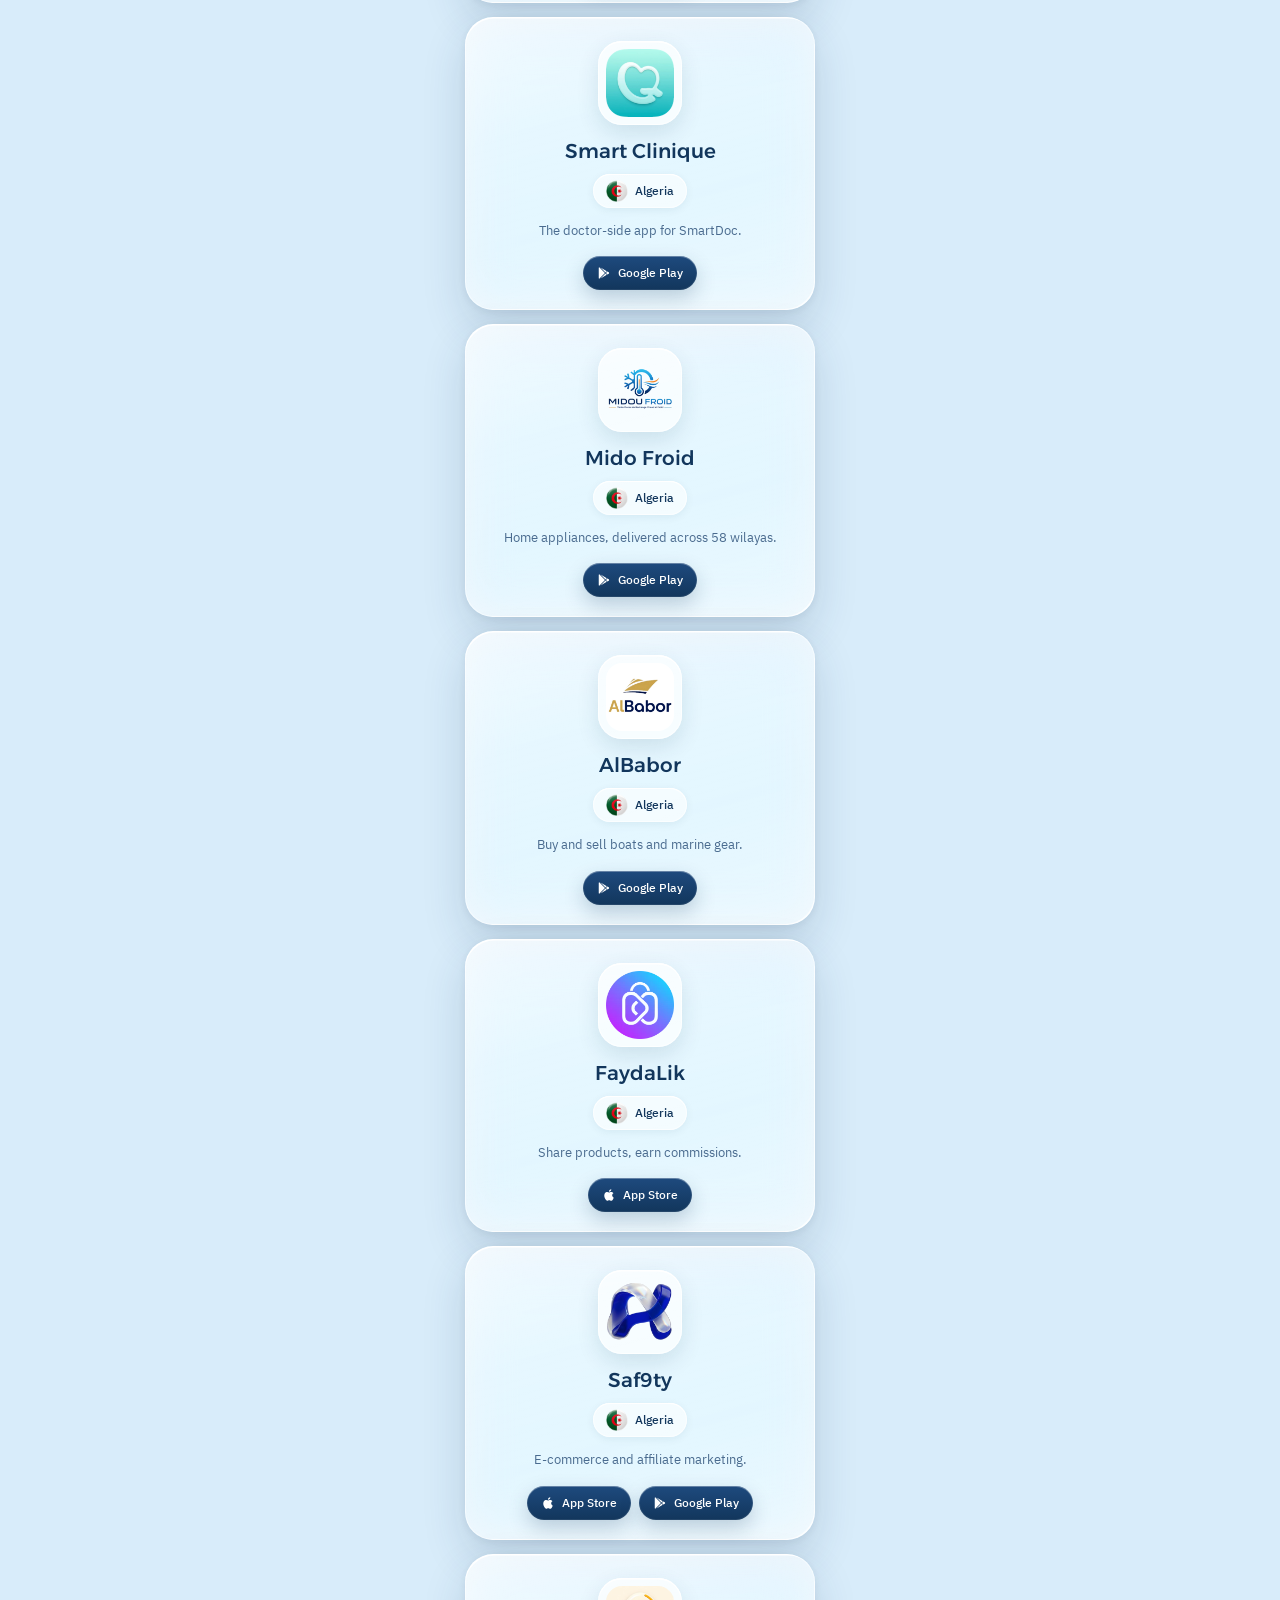
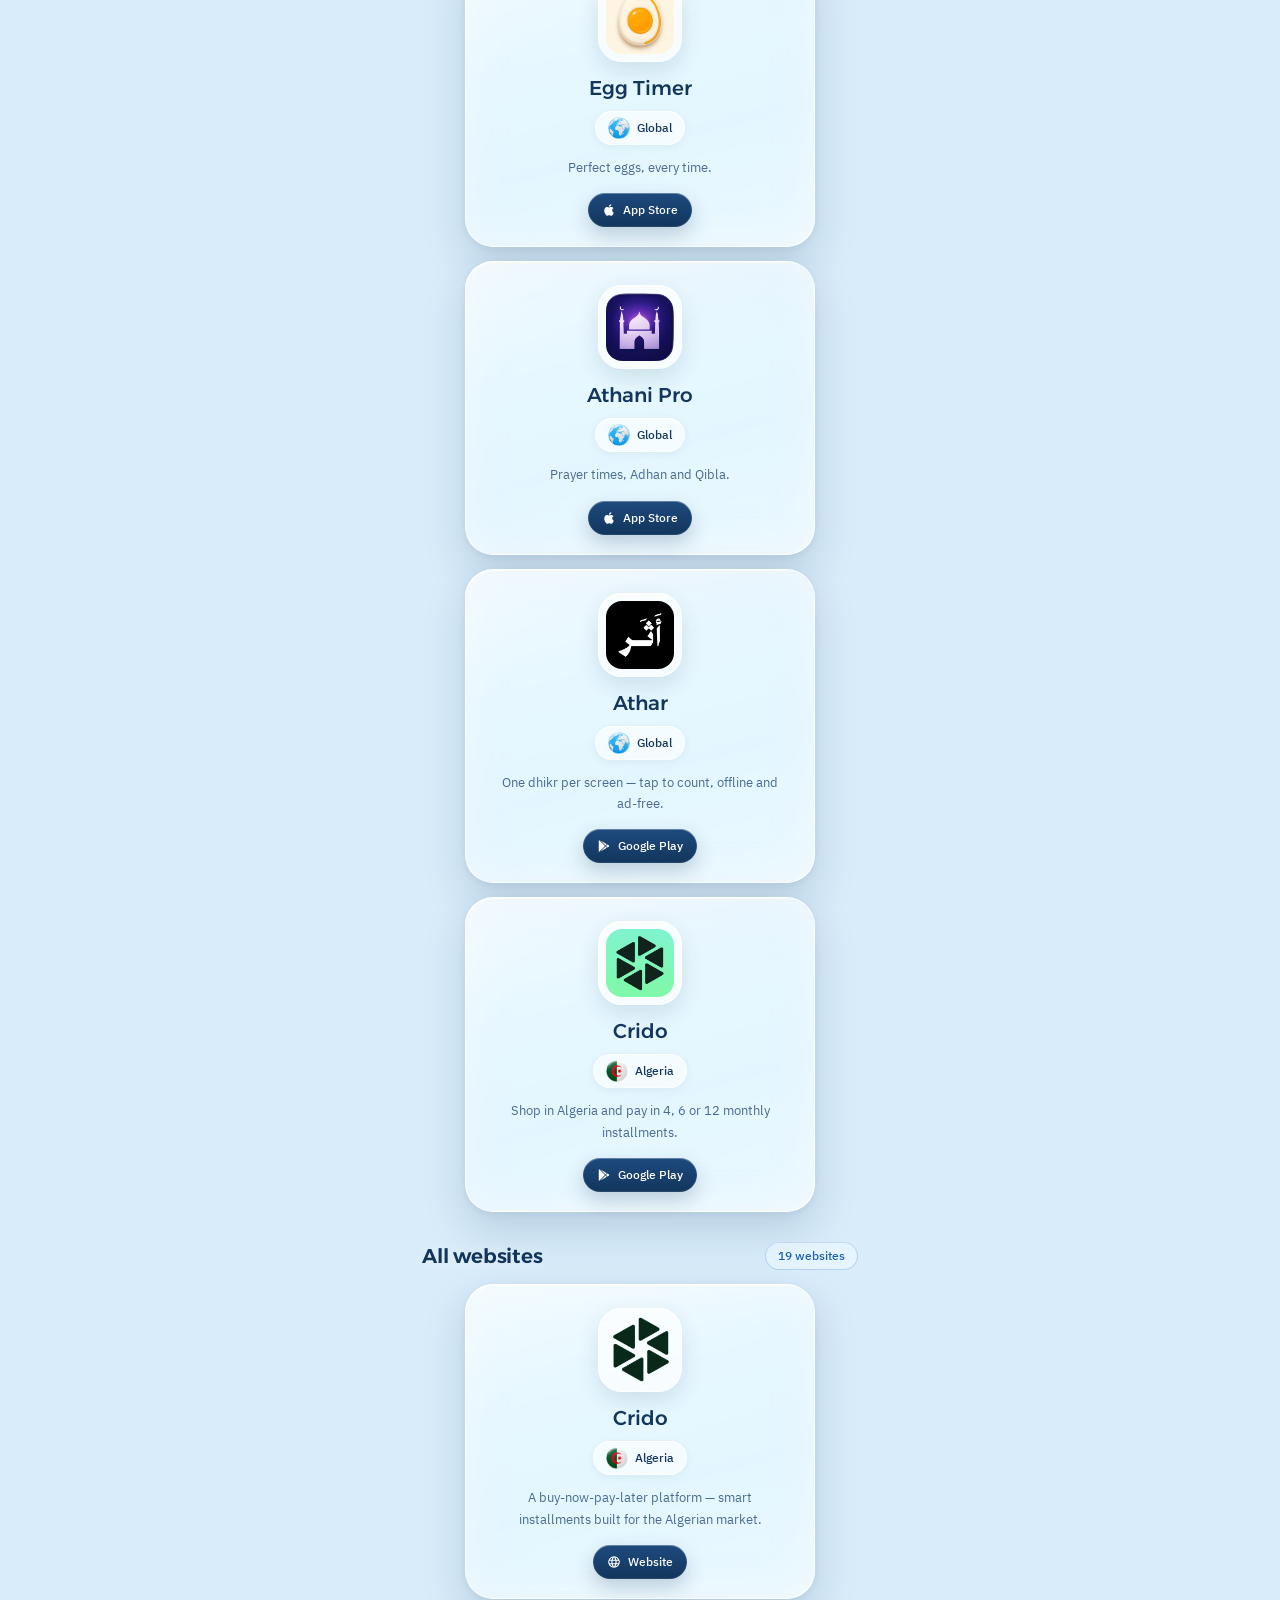
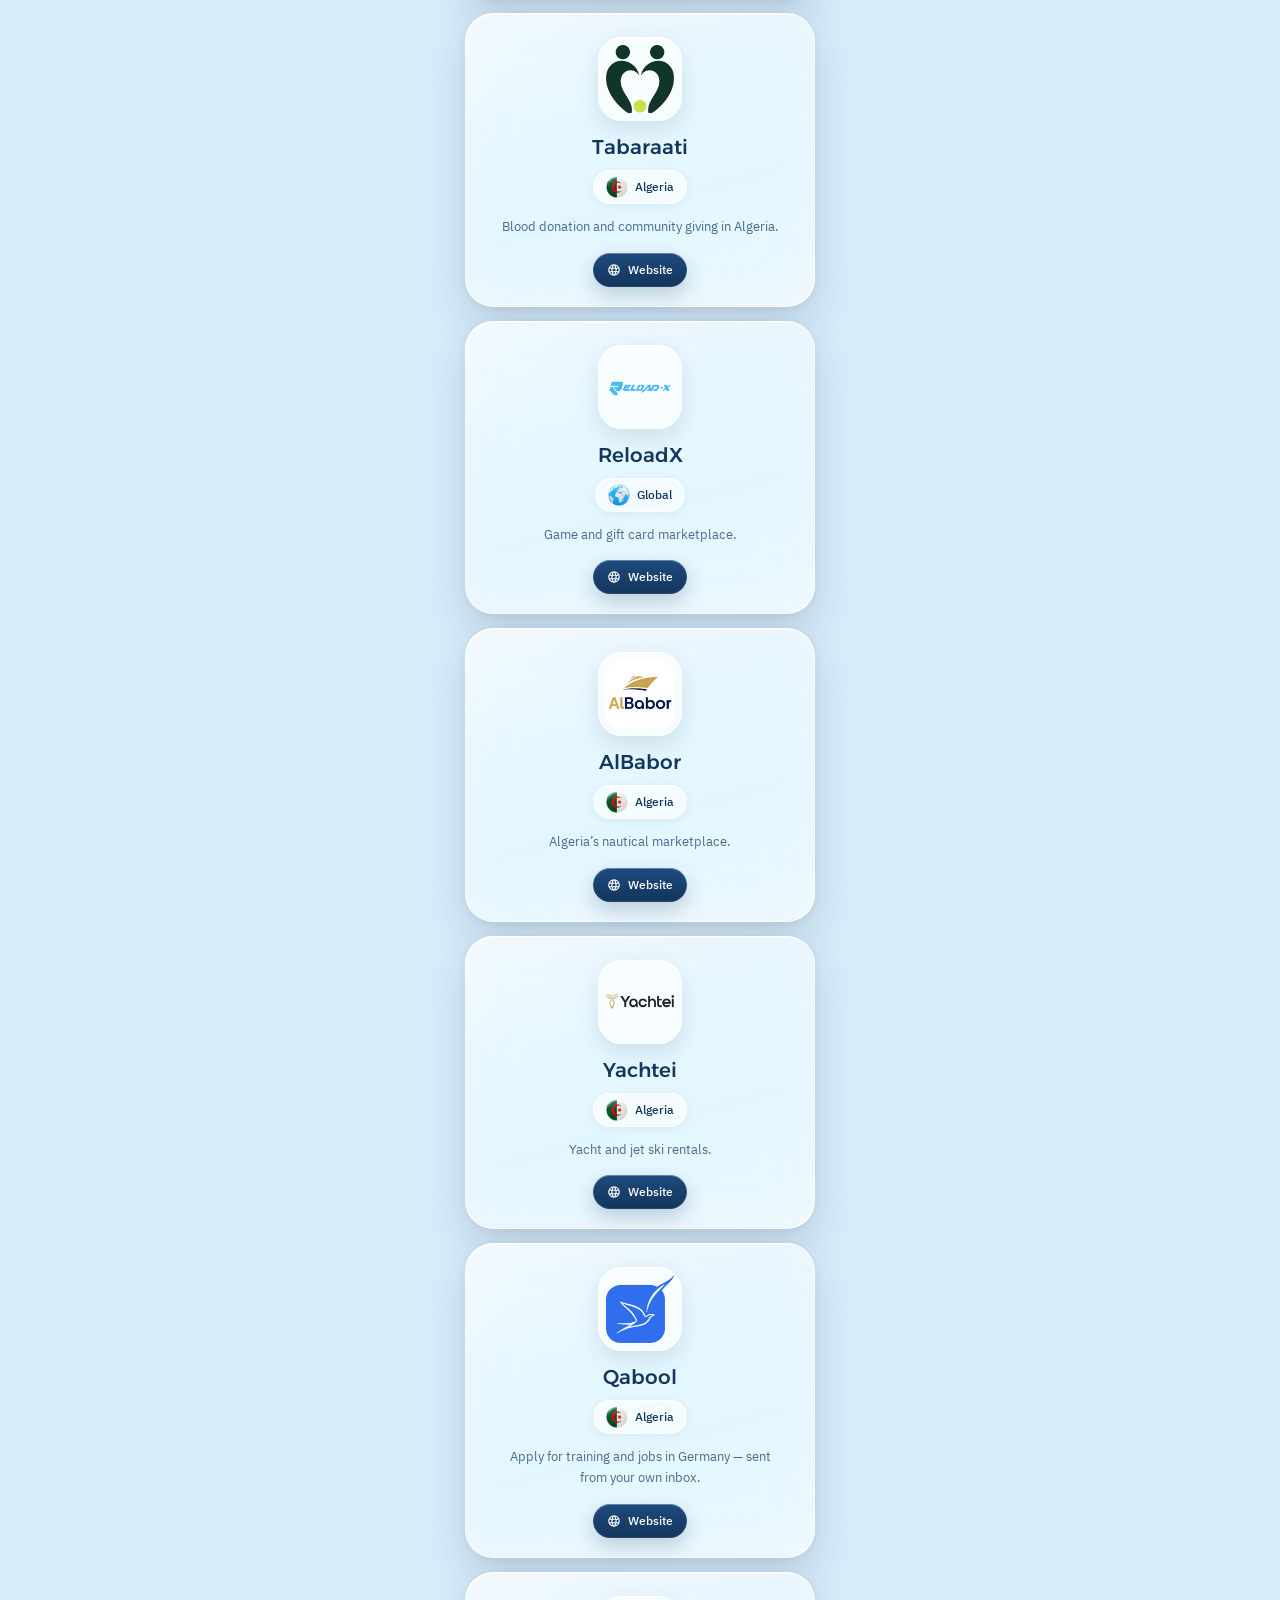
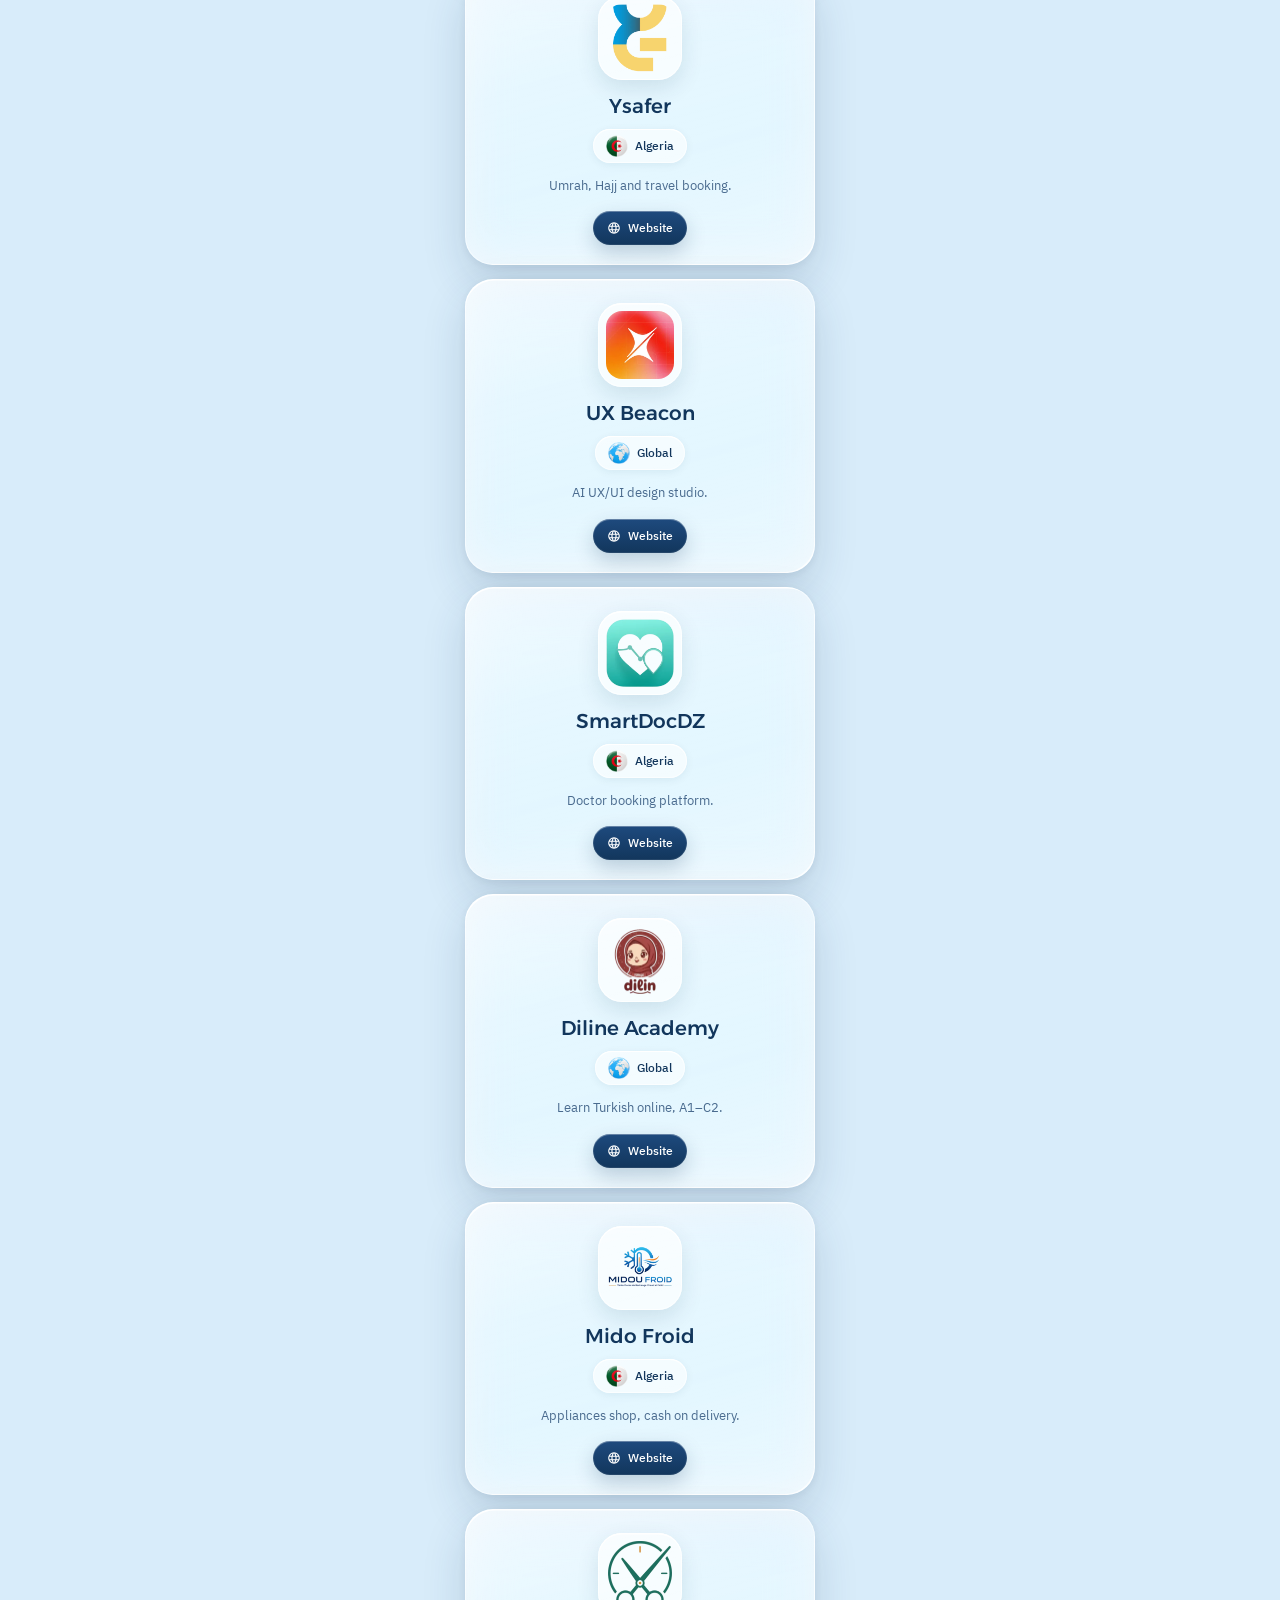
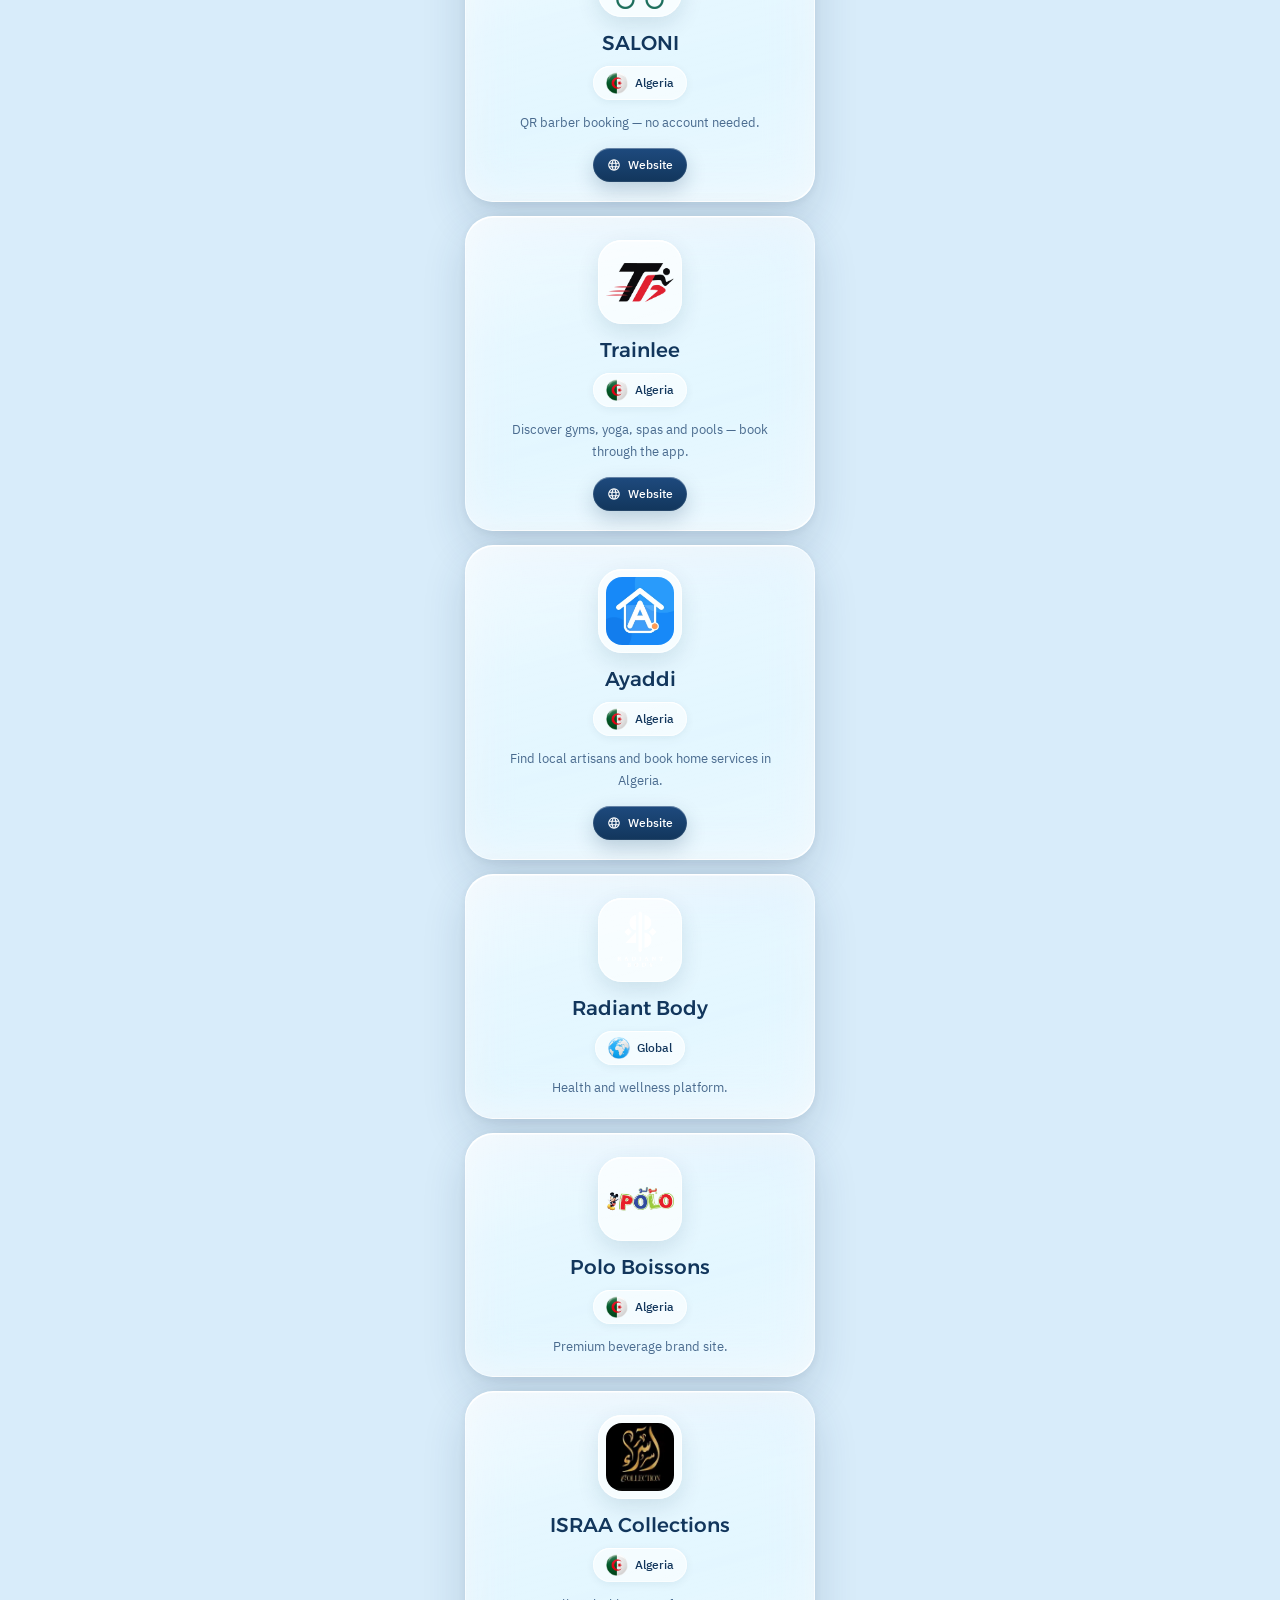
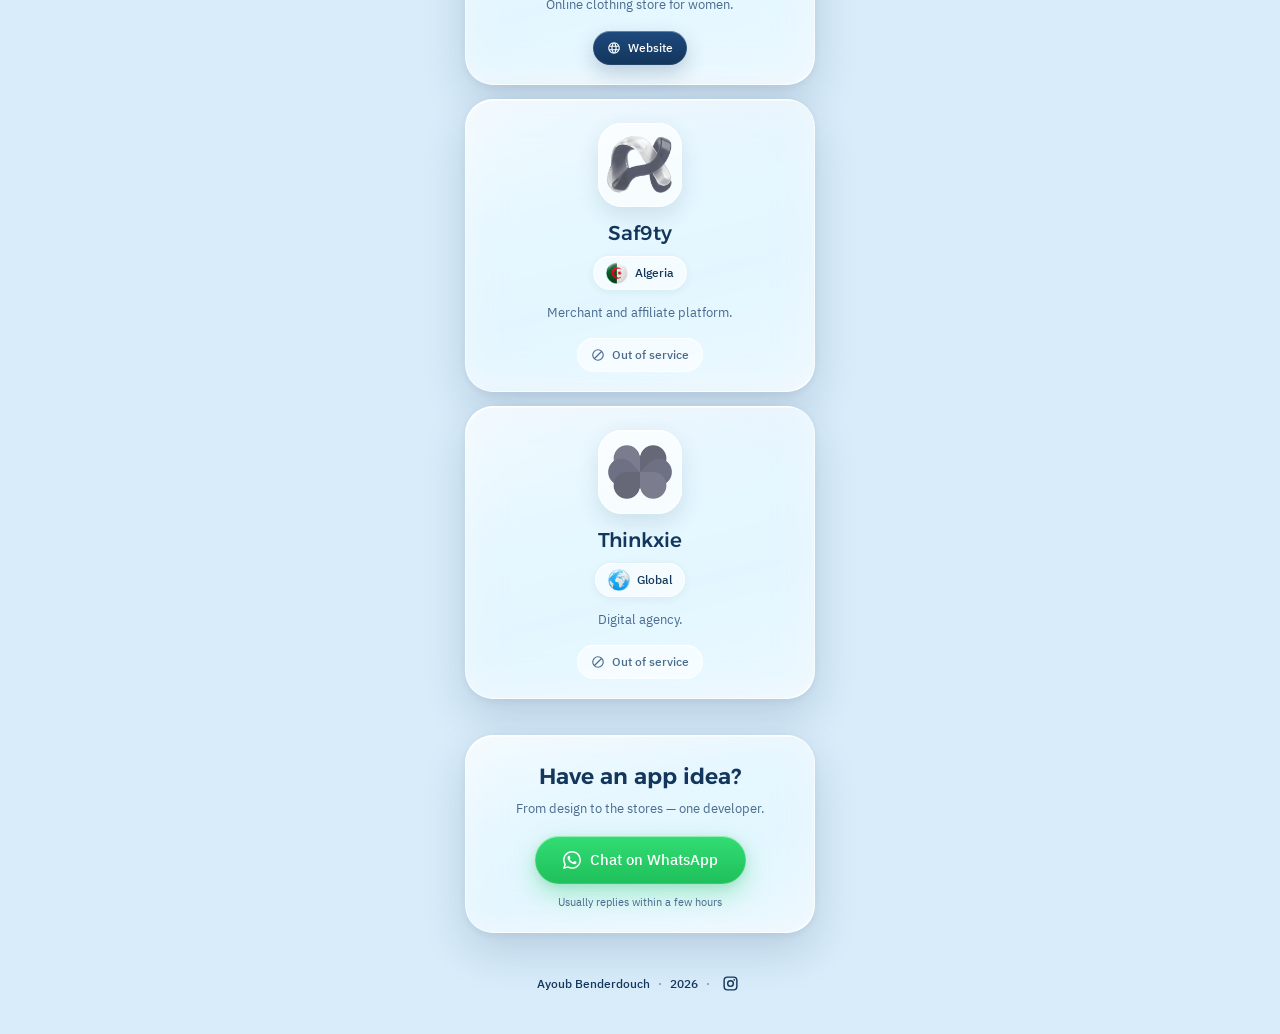
==== commit 7a9c6140: "Add Crido Android app to portfolio" ====
--- a/index.html
+++ b/index.html
@@ -806,6 +806,10 @@
               story: 'One dhikr per screen — tap to count, offline and ad-free.',
               links: { android: 'https://play.google.com/store/apps/details?id=com.athar.athkar' },
               logo: 'assets/logos/athar.webp' },
+            { id: 'crido-app', kind: 'app', order: 17, name: 'Crido', country: 'dz',
+              story: 'Shop in Algeria and pay in 4, 6 or 12 monthly installments.',
+              links: { android: 'https://play.google.com/store/apps/details?id=com.crido.crido' },
+              logo: 'assets/logos/crido-app.webp' },
 
             /* ---- Websites (Crido, Tabaraati, ReloadX, AlBabor, Yachtei, dann Rest) — nur Website-Badge ---- */
             { id: 'crido', kind: 'web', order: 1, name: 'Crido', country: 'dz', pad: true,
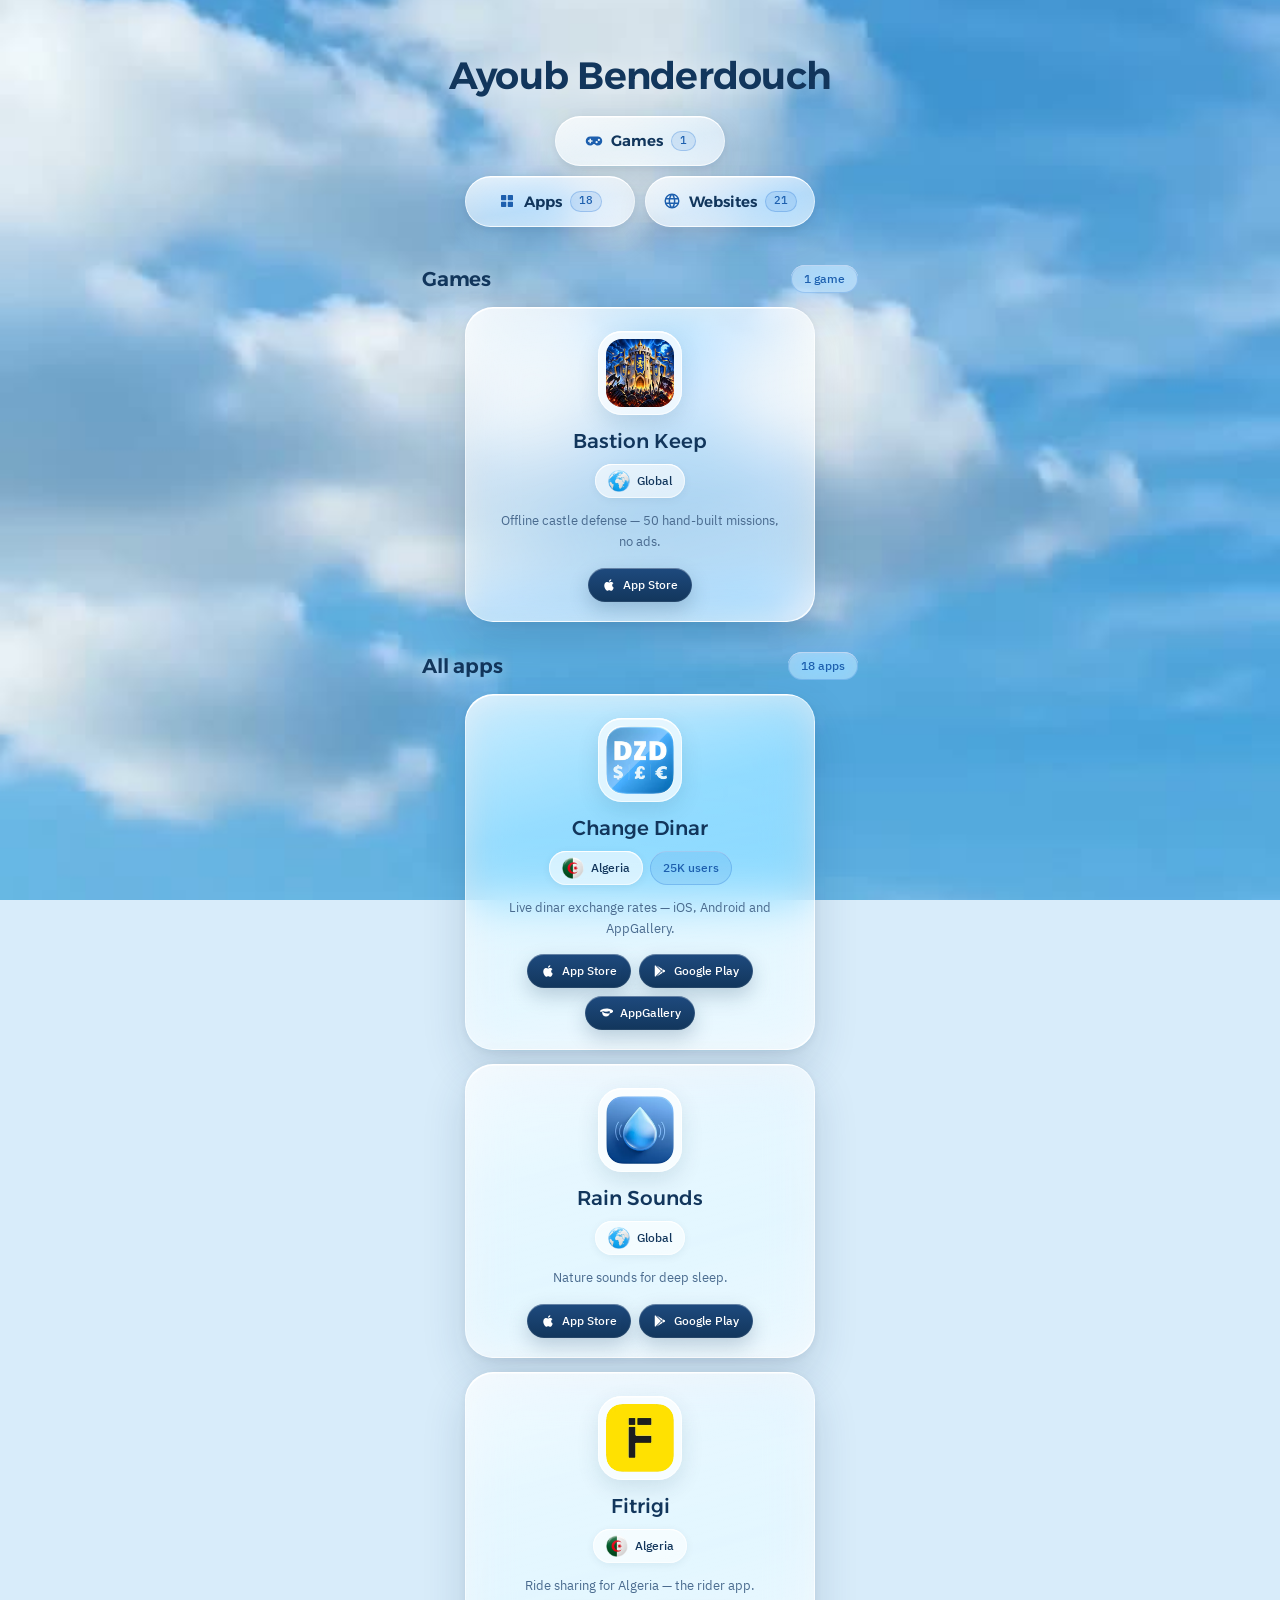
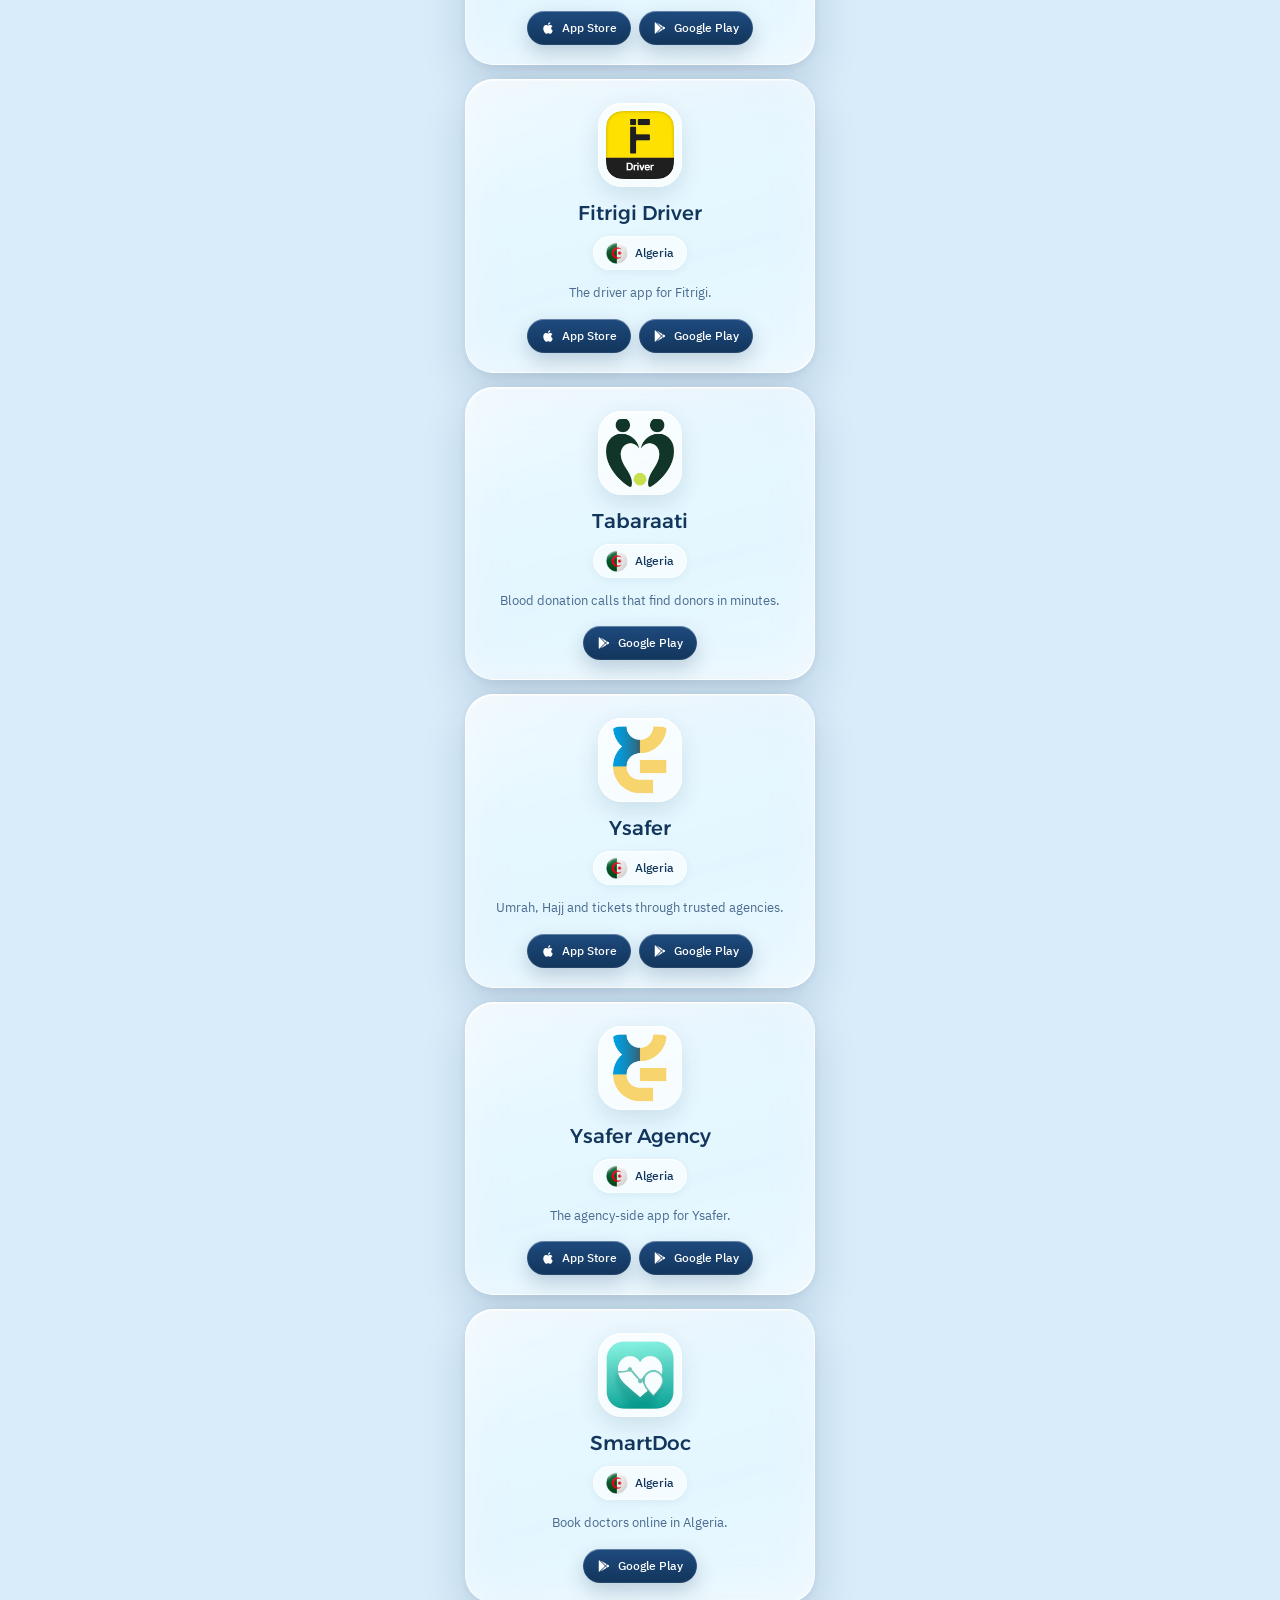
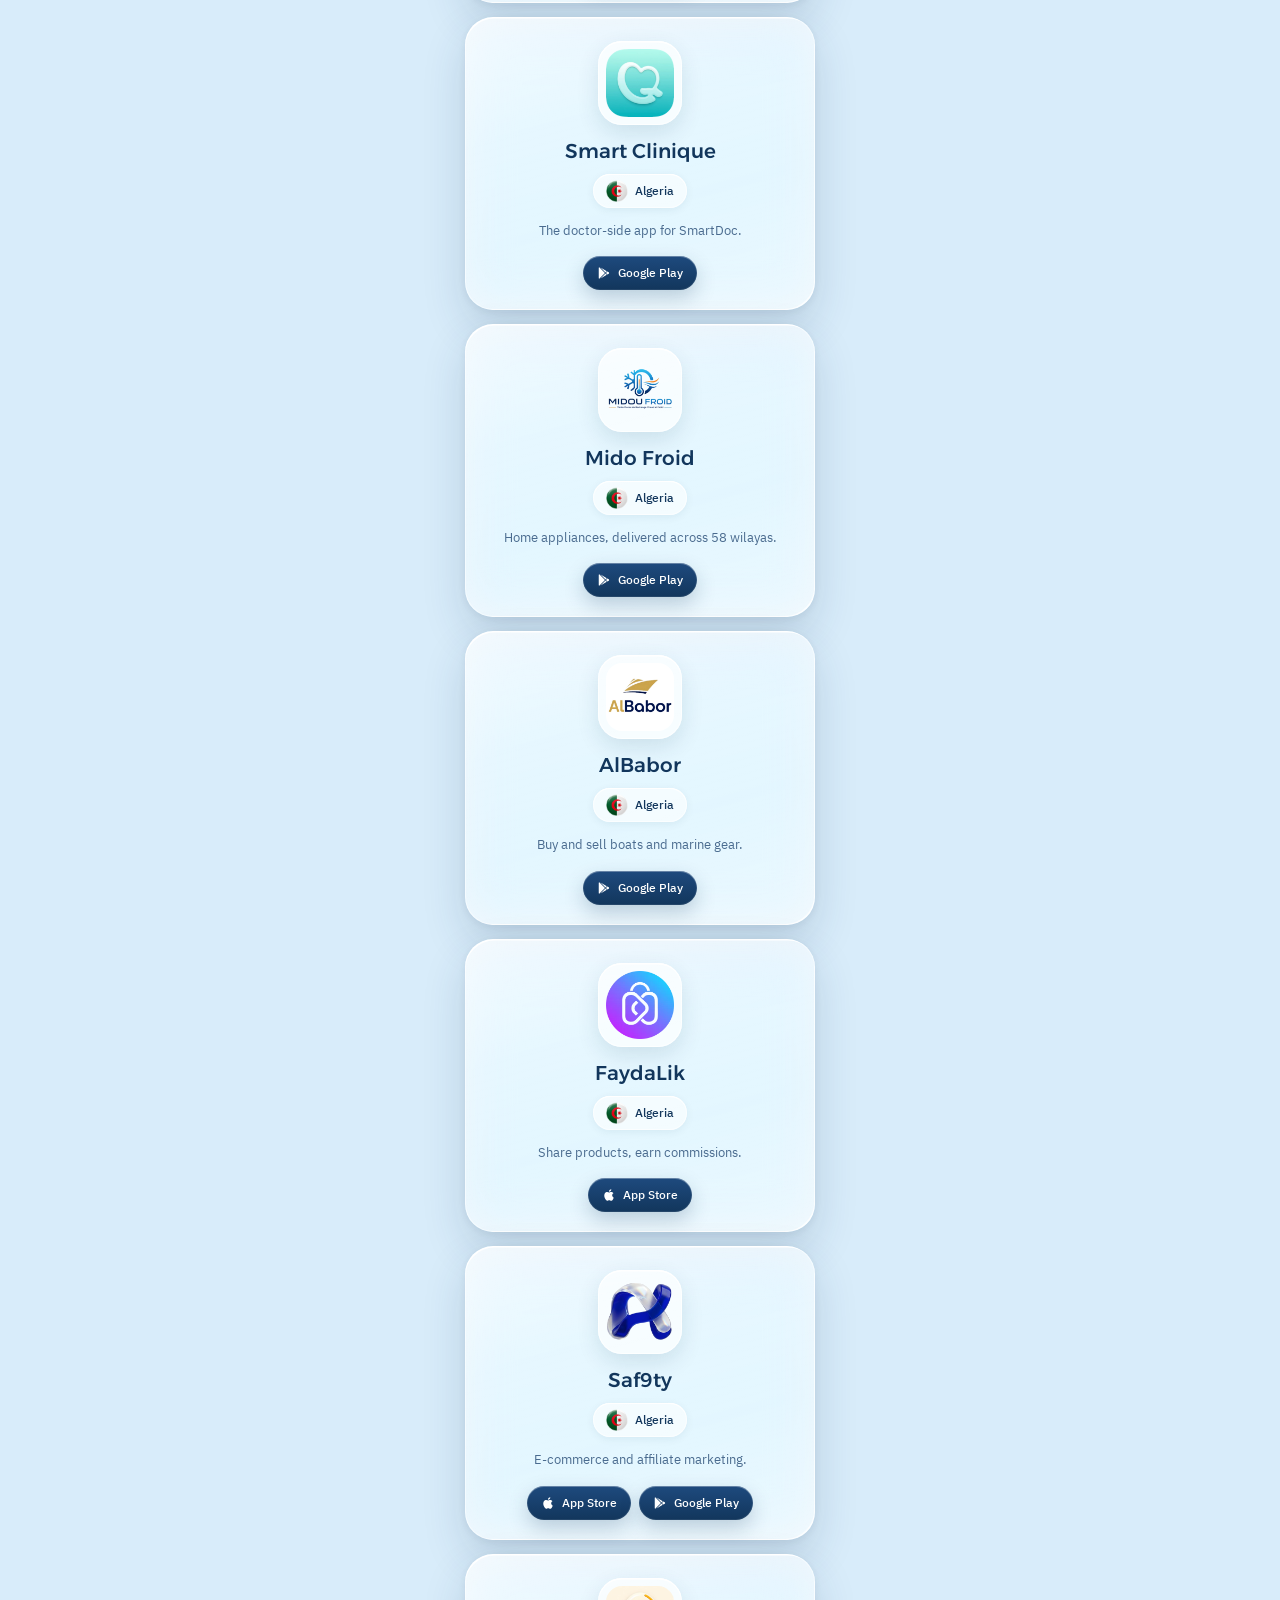
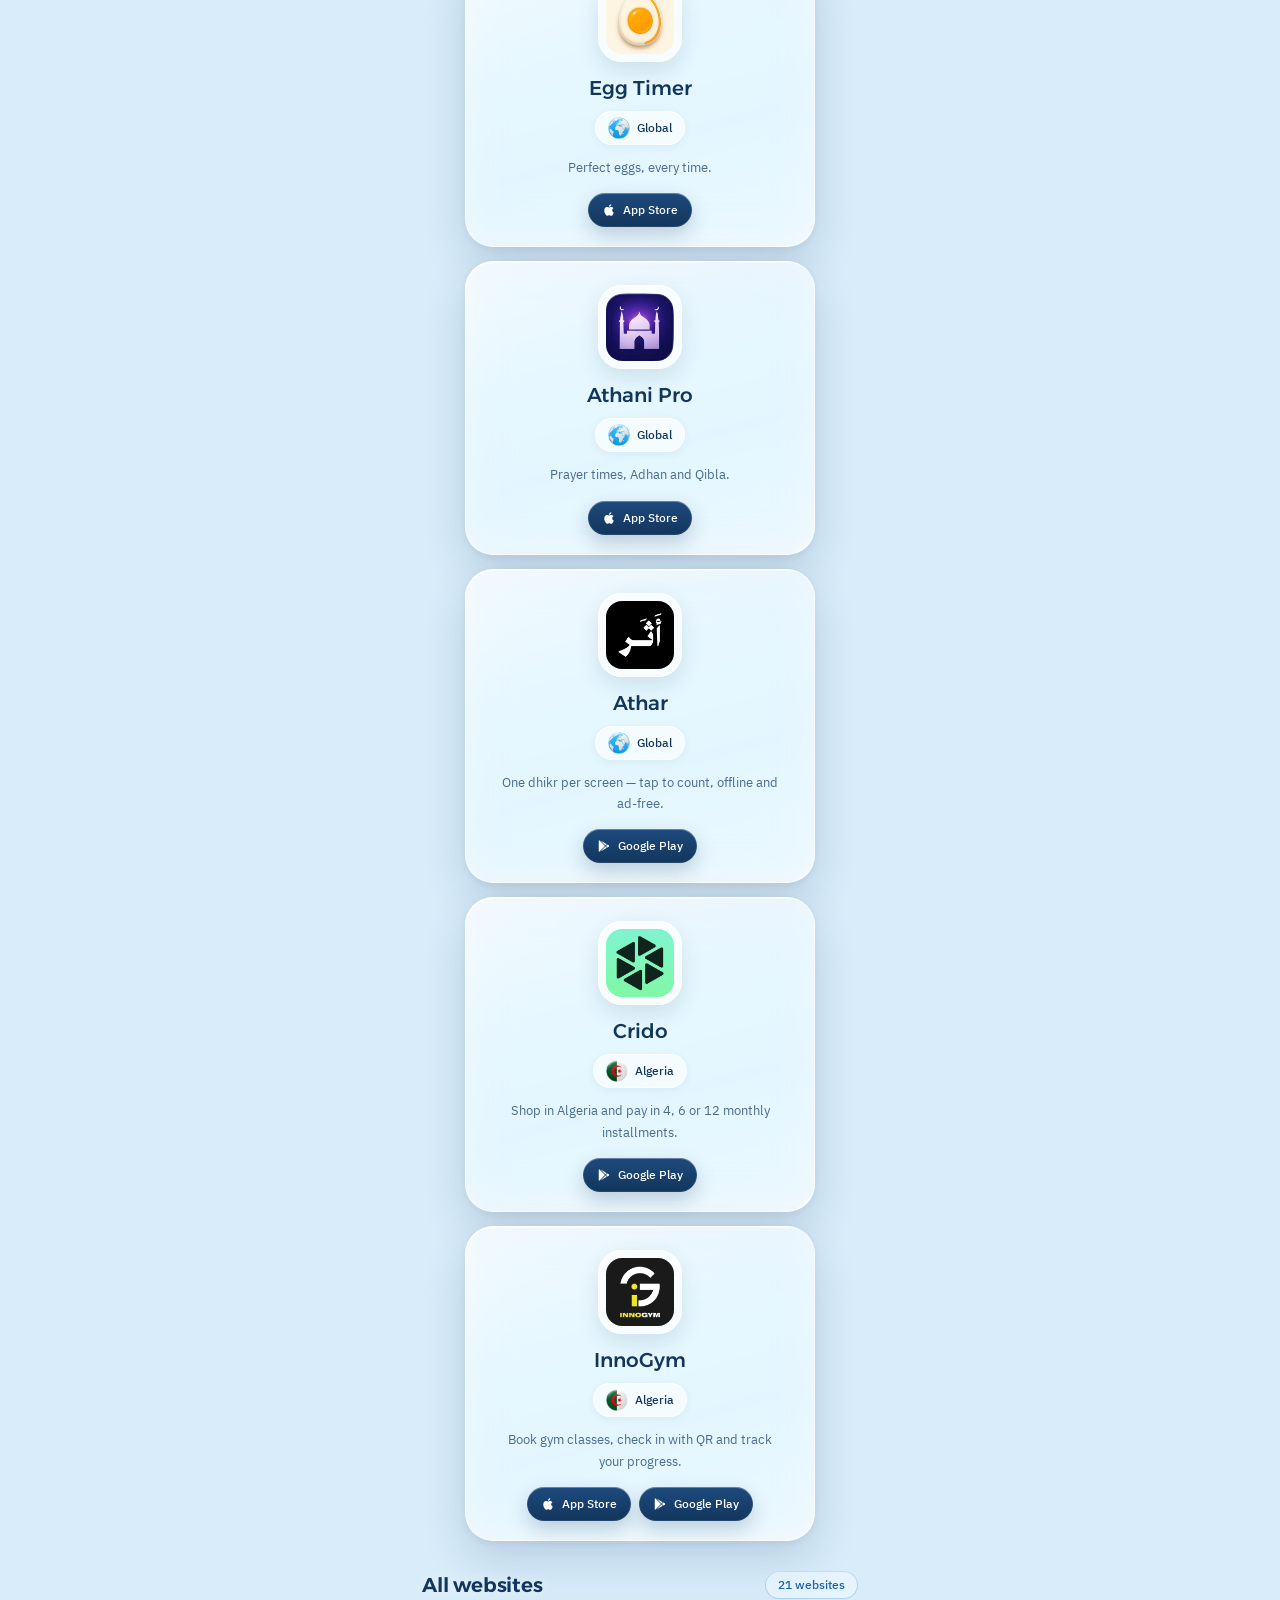
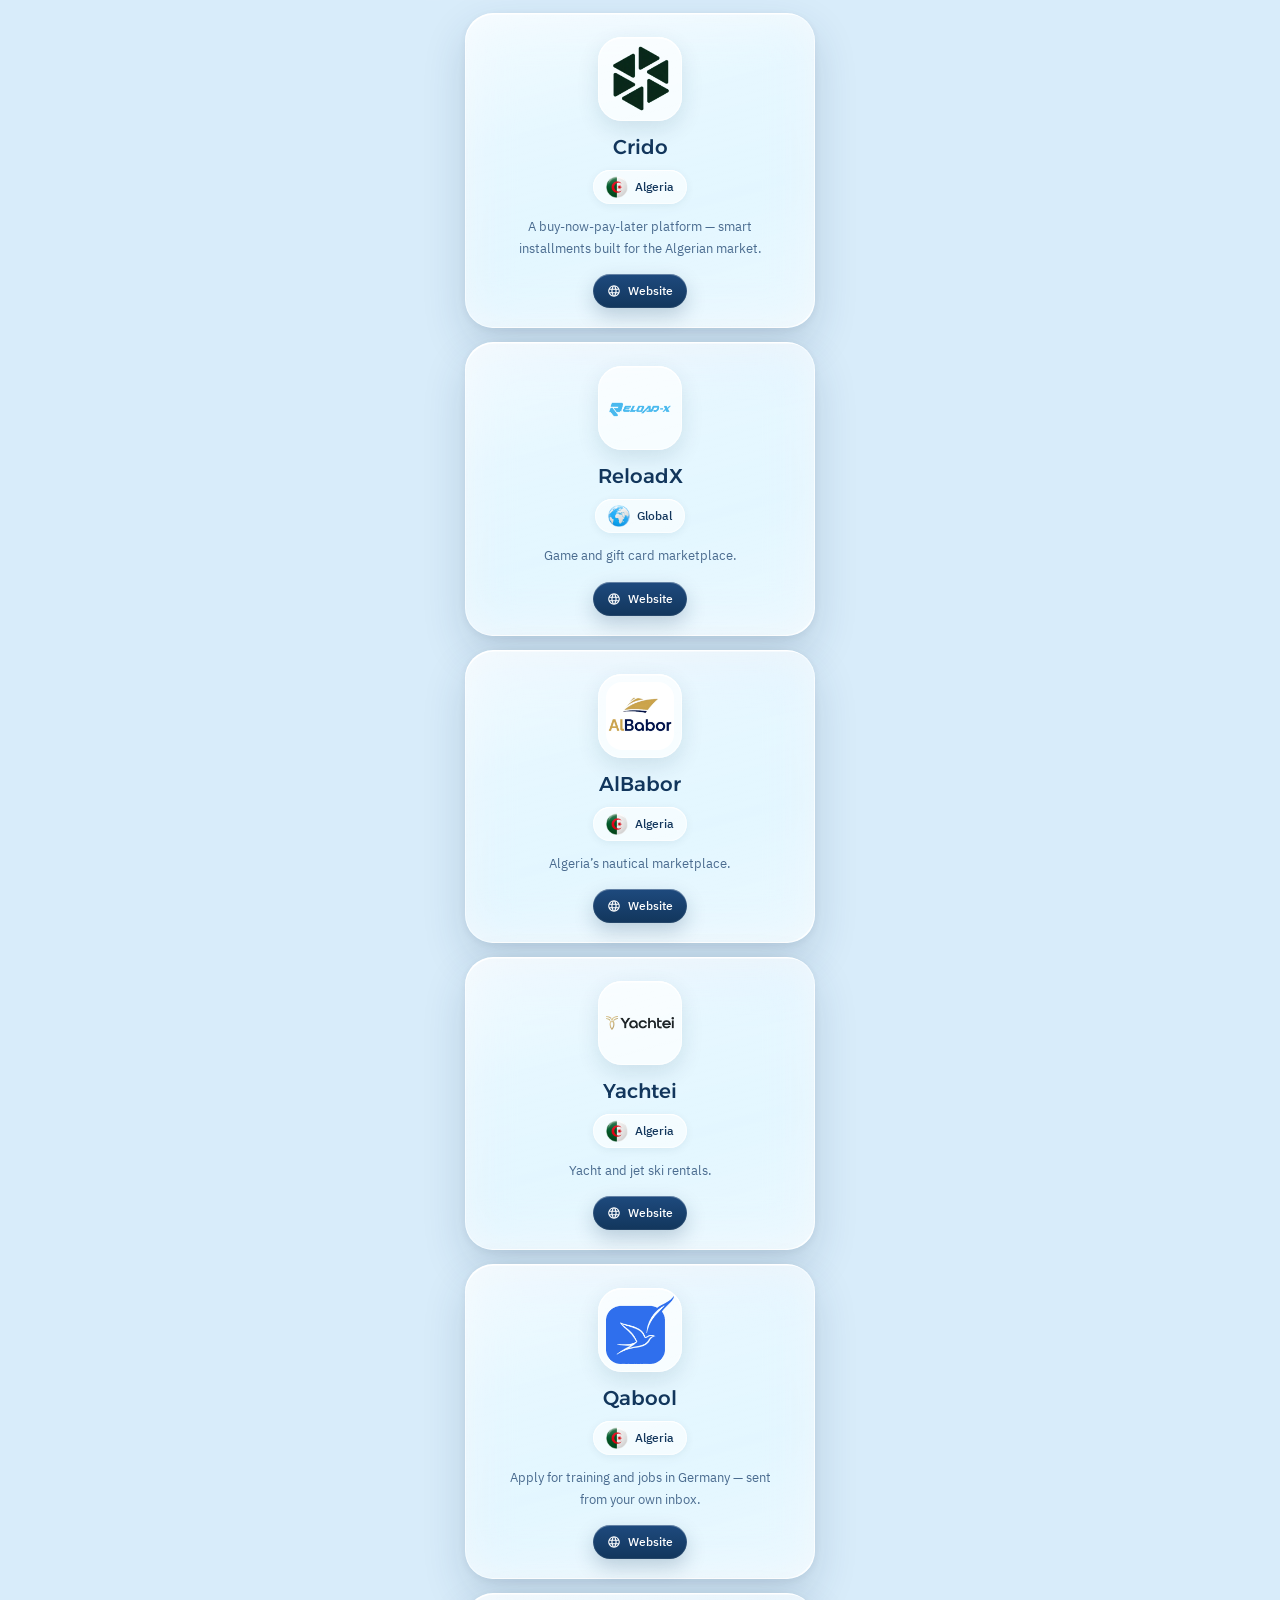
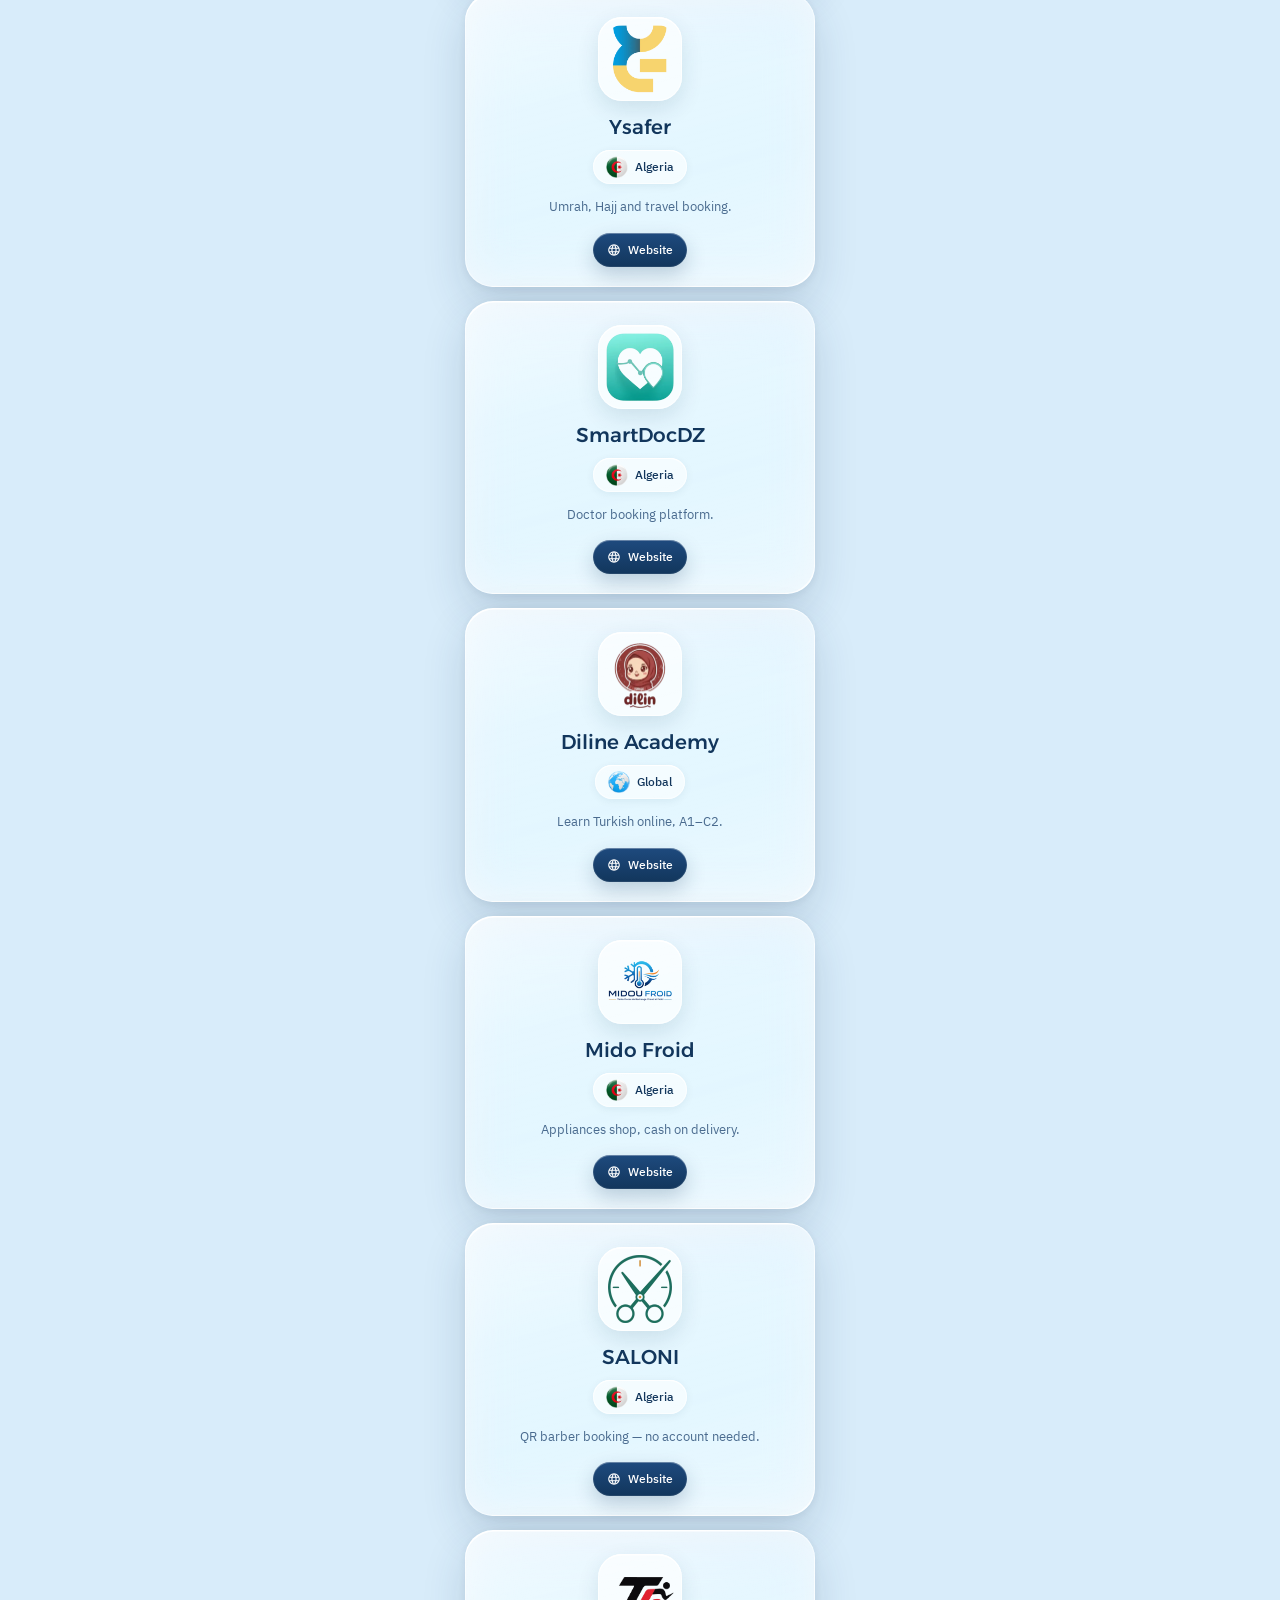
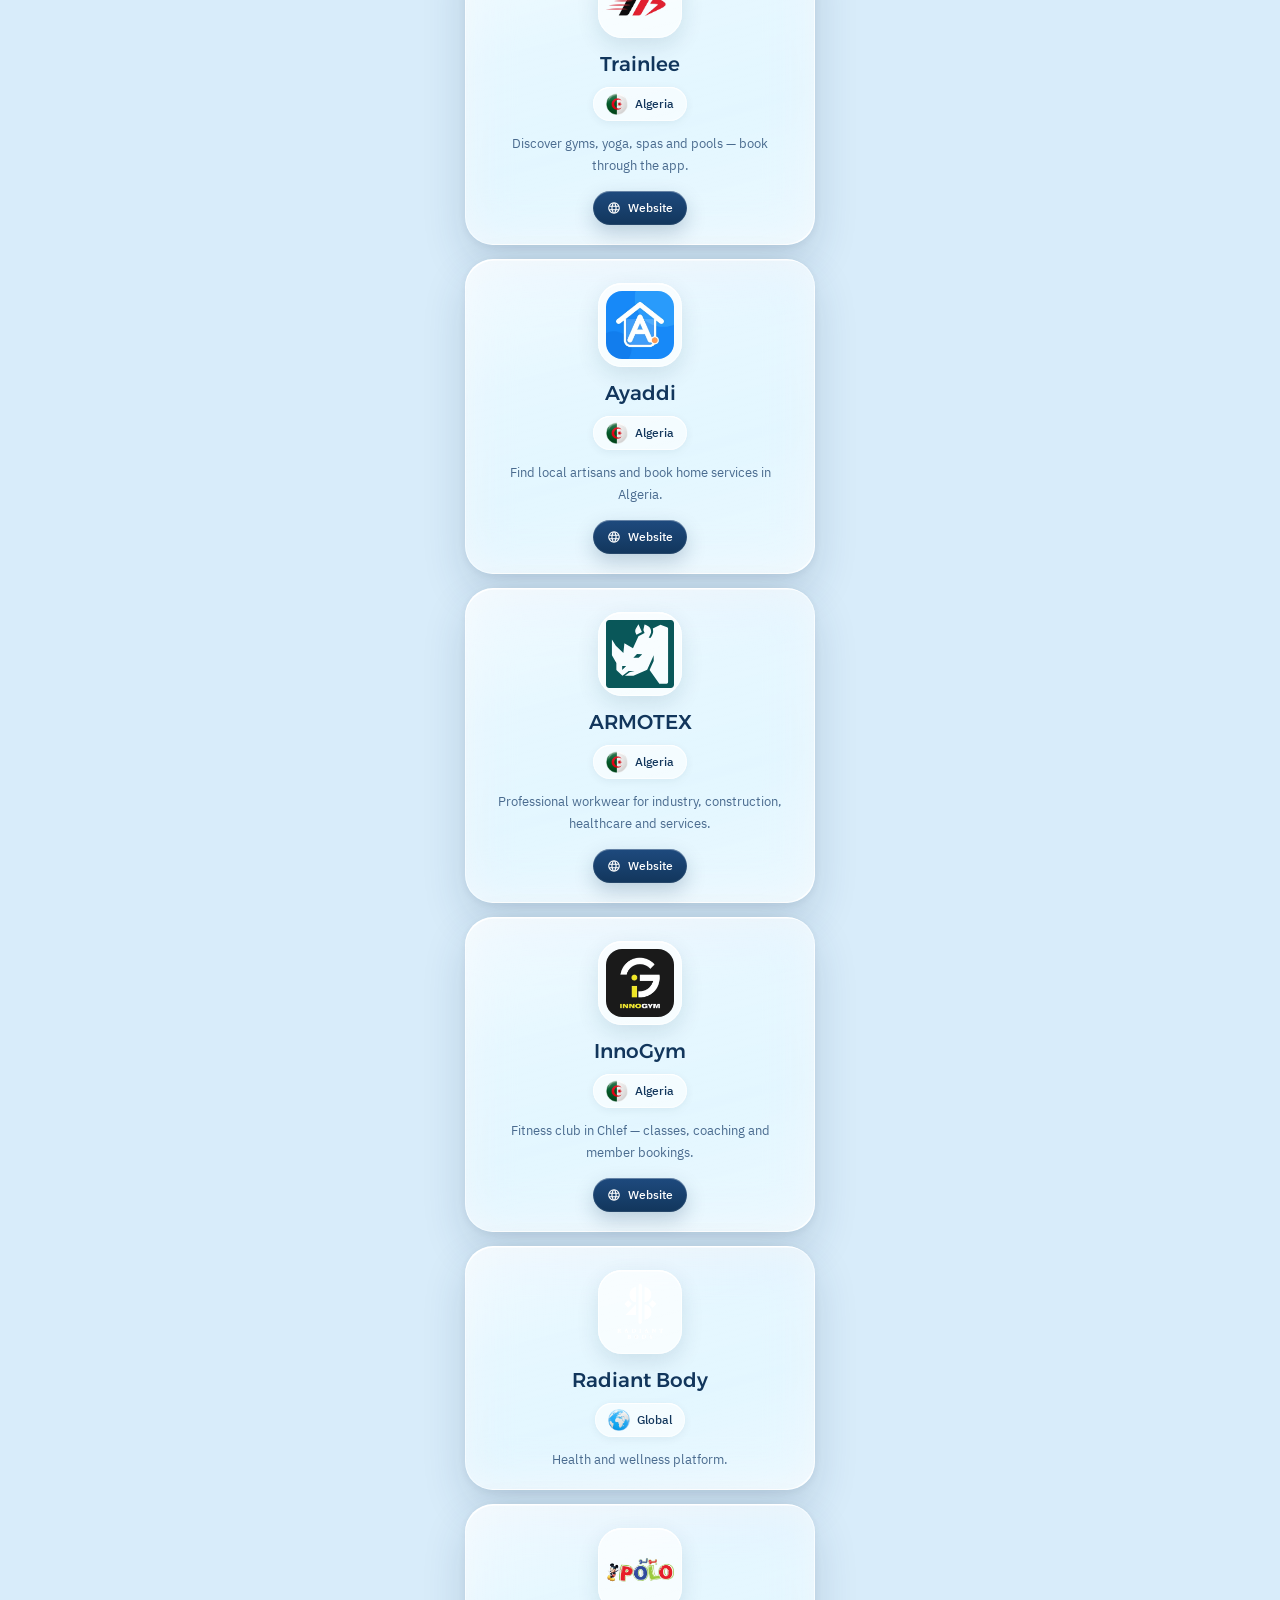
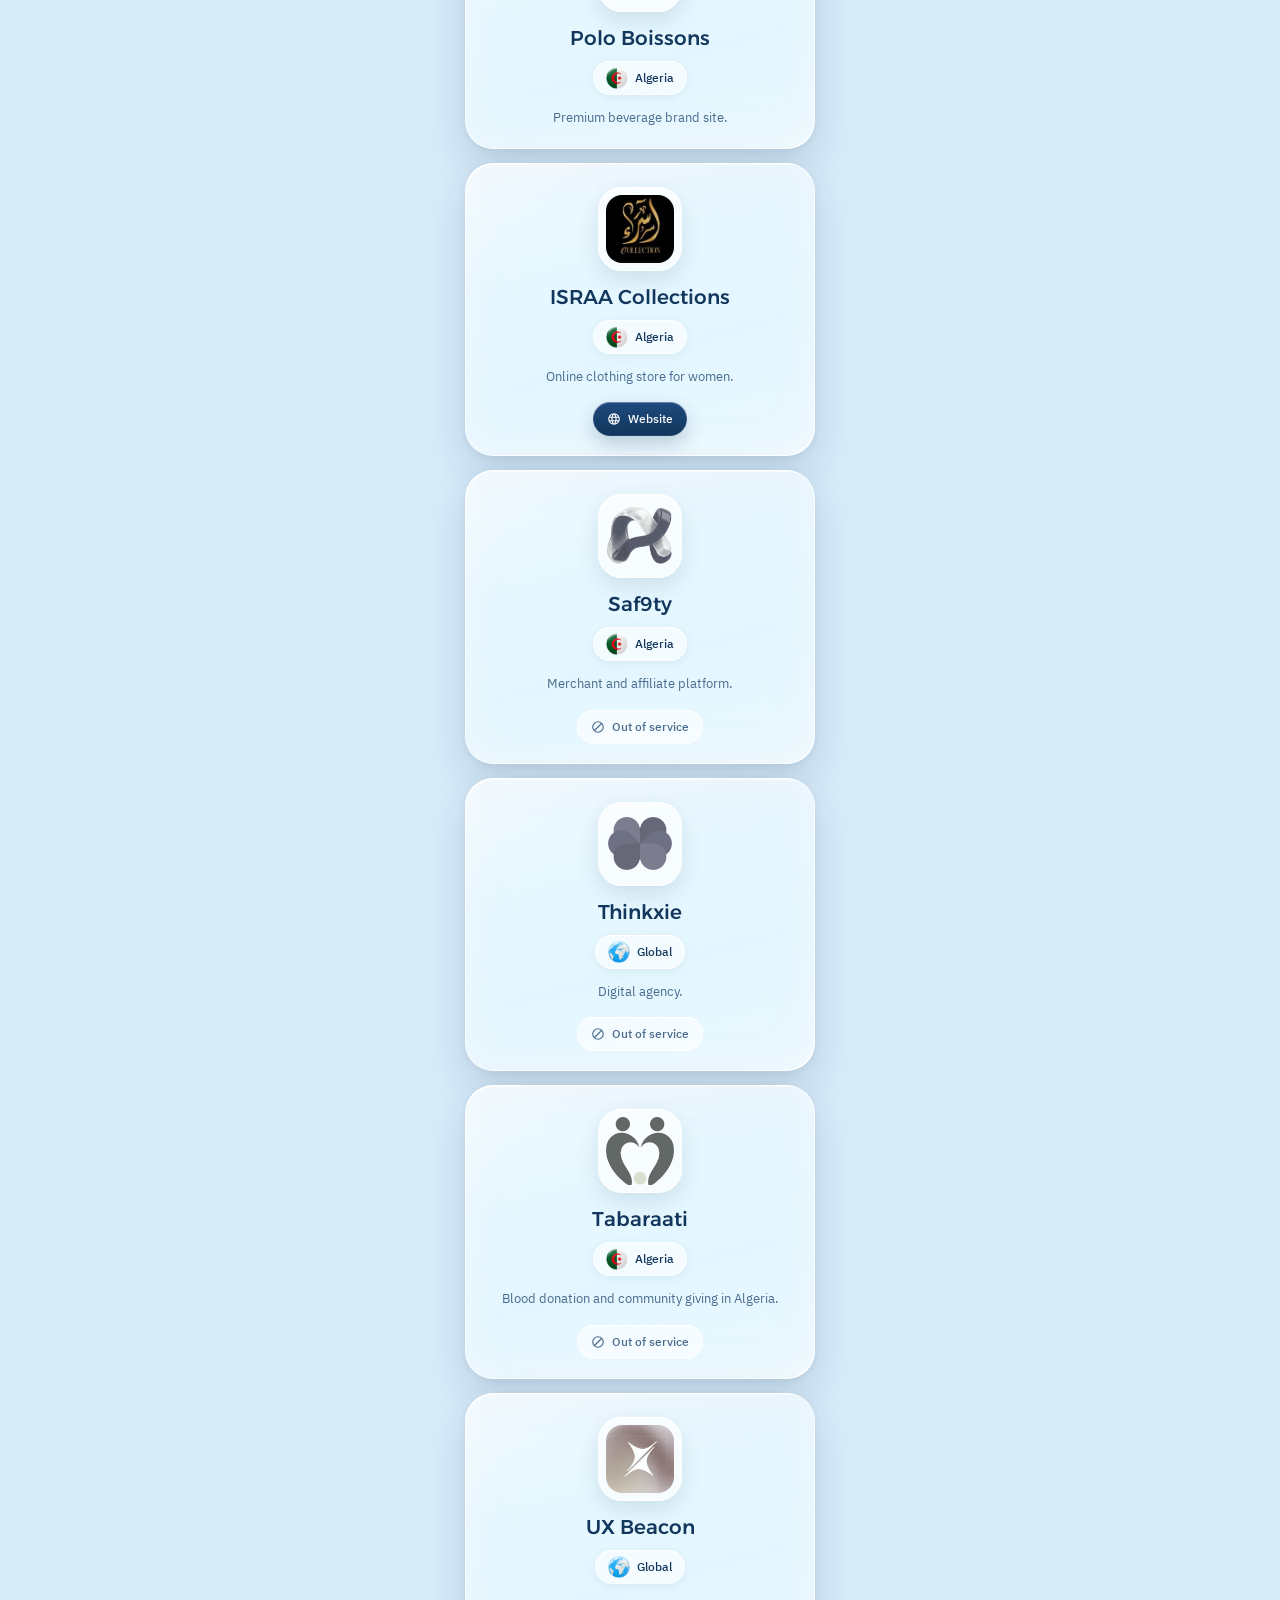
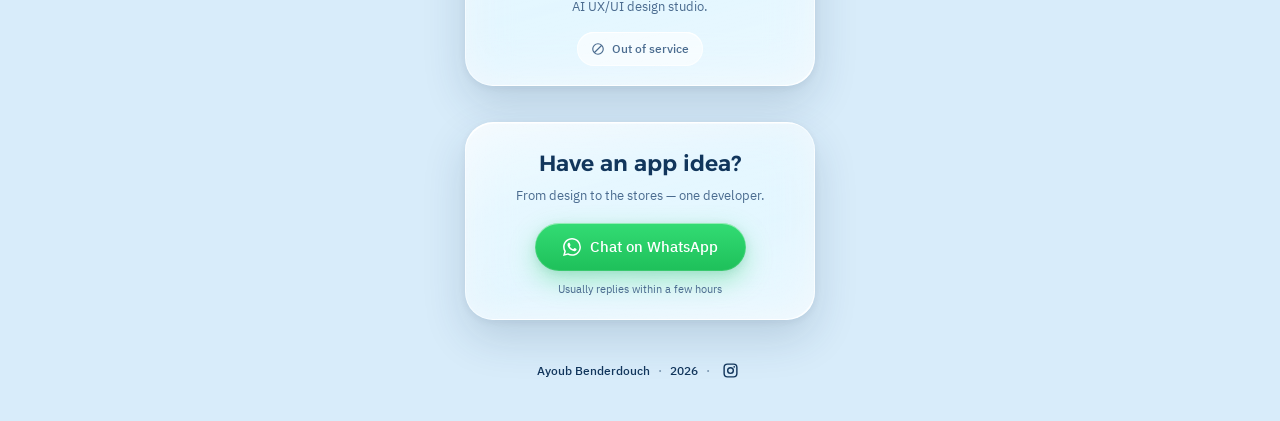
==== commit 33200633: "Add Armotex and InnoGym; archive inactive websites" ====
--- a/index.html
+++ b/index.html
@@ -810,50 +810,54 @@
               story: 'Shop in Algeria and pay in 4, 6 or 12 monthly installments.',
               links: { android: 'https://play.google.com/store/apps/details?id=com.crido.crido' },
               logo: 'assets/logos/crido-app.webp' },
-
-            /* ---- Websites (Crido, Tabaraati, ReloadX, AlBabor, Yachtei, dann Rest) — nur Website-Badge ---- */
+            { id: 'innogym-app', kind: 'app', order: 18, name: 'InnoGym', country: 'dz',
+              story: 'Book gym classes, check in with QR and track your progress.',
+              links: { ios: 'https://apps.apple.com/dz/app/innogym/id6785401090', android: 'https://play.google.com/store/apps/details?id=com.innogym.app' },
+              logo: 'assets/logos/innogym.webp' },
+
+            /* ---- Websites (Crido, ReloadX, AlBabor, Yachtei, dann Rest) — nur Website-Badge ---- */
             { id: 'crido', kind: 'web', order: 1, name: 'Crido', country: 'dz', pad: true,
               story: 'A buy-now-pay-later platform — smart installments built for the Algerian market.',
               links: { web: 'https://www.cridodz.com/' }, logo: 'assets/logos/crido.webp' },
-            { id: 'tabaraati', kind: 'web', order: 2, name: 'Tabaraati', country: 'dz',
-              story: 'Blood donation and community giving in Algeria.',
-              links: { web: 'https://tabaraati.com/' }, logo: 'assets/logos/tabaraati.webp' },
-            { id: 'reloadx', kind: 'web', order: 3, name: 'ReloadX', country: 'global',
+            { id: 'reloadx', kind: 'web', order: 2, name: 'ReloadX', country: 'global',
               story: 'Game and gift card marketplace.',
               links: { web: 'https://reloadx.co/' }, logo: 'assets/logos/reloadx.webp' },
-            { id: 'albabor-web', kind: 'web', order: 4, name: 'AlBabor', country: 'dz',
+            { id: 'albabor-web', kind: 'web', order: 3, name: 'AlBabor', country: 'dz',
               story: 'Algeria\u2019s nautical marketplace.',
               links: { web: 'https://albabor.com/' }, logo: 'assets/logos/albabor.webp' },
-            { id: 'yachtei', kind: 'web', order: 5, name: 'Yachtei', country: 'dz', pad: true,
+            { id: 'yachtei', kind: 'web', order: 4, name: 'Yachtei', country: 'dz', pad: true,
               story: 'Yacht and jet ski rentals.',
               links: { web: 'https://yachtei.com/' }, logo: 'assets/logos/yachtei.webp' },
-            { id: 'qabool', kind: 'web', order: 6, name: 'Qabool', country: 'dz', pad: true,
+            { id: 'qabool', kind: 'web', order: 5, name: 'Qabool', country: 'dz', pad: true,
               story: 'Apply for training and jobs in Germany — sent from your own inbox.',
               links: { web: 'https://qabooldz.com/' }, logo: 'assets/logos/qabool.webp' },
-            { id: 'ysafer-web', kind: 'web', order: 7, name: 'Ysafer', country: 'dz',
+            { id: 'ysafer-web', kind: 'web', order: 6, name: 'Ysafer', country: 'dz',
               story: 'Umrah, Hajj and travel booking.',
               links: { web: 'https://ysafer.com/' }, logo: 'assets/logos/ysafer.webp' },
-            { id: 'uxbeacon', kind: 'web', order: 8, name: 'UX Beacon', country: 'global',
-              story: 'AI UX/UI design studio.',
-              links: { web: 'https://uxbeacon.online/' }, logo: 'assets/logos/uxbeacon.webp' },
-            { id: 'smartdocdz', kind: 'web', order: 9, name: 'SmartDocDZ', country: 'dz',
+            { id: 'smartdocdz', kind: 'web', order: 7, name: 'SmartDocDZ', country: 'dz',
               story: 'Doctor booking platform.',
               links: { web: 'https://smartdocdz.com/' }, logo: 'assets/logos/smartdoc.webp' },
-            { id: 'diline', kind: 'web', order: 10, name: 'Diline Academy', country: 'global', pad: true,
+            { id: 'diline', kind: 'web', order: 8, name: 'Diline Academy', country: 'global', pad: true,
               story: 'Learn Turkish online, A1\u2013C2.',
               links: { web: 'https://dilin.academy/' }, logo: 'assets/logos/diline.webp' },
-            { id: 'midofroid-web', kind: 'web', order: 11, name: 'Mido Froid', country: 'dz',
+            { id: 'midofroid-web', kind: 'web', order: 9, name: 'Mido Froid', country: 'dz',
               story: 'Appliances shop, cash on delivery.',
               links: { web: 'https://midoufroid.com/' }, logo: 'assets/logos/midofroid.webp' },
-            { id: 'saloni', kind: 'web', order: 12, name: 'SALONI', country: 'dz', pad: true,
+            { id: 'saloni', kind: 'web', order: 10, name: 'SALONI', country: 'dz', pad: true,
               story: 'QR barber booking \u2014 no account needed.',
               links: { web: 'https://salonidz.com/' }, logo: 'assets/logos/saloni.webp' },
-            { id: 'trainlee', kind: 'web', order: 13, name: 'Trainlee', country: 'dz', pad: true,
+            { id: 'trainlee', kind: 'web', order: 11, name: 'Trainlee', country: 'dz', pad: true,
               story: 'Discover gyms, yoga, spas and pools \u2014 book through the app.',
               links: { web: 'https://trainleedz.com/' }, logo: 'assets/logos/trainlee.webp' },
-            { id: 'ayaddi', kind: 'web', order: 14, name: 'Ayaddi', country: 'dz',
+            { id: 'ayaddi', kind: 'web', order: 12, name: 'Ayaddi', country: 'dz',
               story: 'Find local artisans and book home services in Algeria.',
               links: { web: 'https://ayadik.app/' }, logo: 'assets/logos/ayaddi.webp' },
+            { id: 'armotex', kind: 'web', order: 13, name: 'ARMOTEX', country: 'dz', pad: true,
+              story: 'Professional workwear for industry, construction, healthcare and services.',
+              links: { web: 'https://armotex.net/' }, logo: 'assets/logos/armotex.svg' },
+            { id: 'innogym-web', kind: 'web', order: 14, name: 'InnoGym', country: 'dz',
+              story: 'Fitness club in Chlef — classes, coaching and member bookings.',
+              links: { web: 'https://innogymdz.com/' }, logo: 'assets/logos/innogym.webp' },
             /* TODO: radiant-body.com + poloboissons.com loesen nicht mehr auf (Domains tot) — neue URLs bei Ayoub erfragen */
             { id: 'radiantbody', kind: 'web', order: 15, name: 'Radiant Body', country: 'global',
               story: 'Health and wellness platform.',
@@ -872,7 +876,13 @@
               links: {}, logo: 'assets/logos/saf9ty.webp' },
             { id: 'thinkxie', kind: 'web', order: 19, name: 'Thinkxie', country: 'global', pad: true, offline: true,
               story: 'Digital agency.',
-              links: {}, logo: 'assets/logos/thinkxie.webp' }
+              links: {}, logo: 'assets/logos/thinkxie.webp' },
+            { id: 'tabaraati', kind: 'web', order: 20, name: 'Tabaraati', country: 'dz', offline: true,
+              story: 'Blood donation and community giving in Algeria.',
+              links: {}, logo: 'assets/logos/tabaraati.webp' },
+            { id: 'uxbeacon', kind: 'web', order: 21, name: 'UX Beacon', country: 'global', offline: true,
+              story: 'AI UX/UI design studio.',
+              links: {}, logo: 'assets/logos/uxbeacon.webp' }
         ];
 
         /* ================= Helpers ================= */
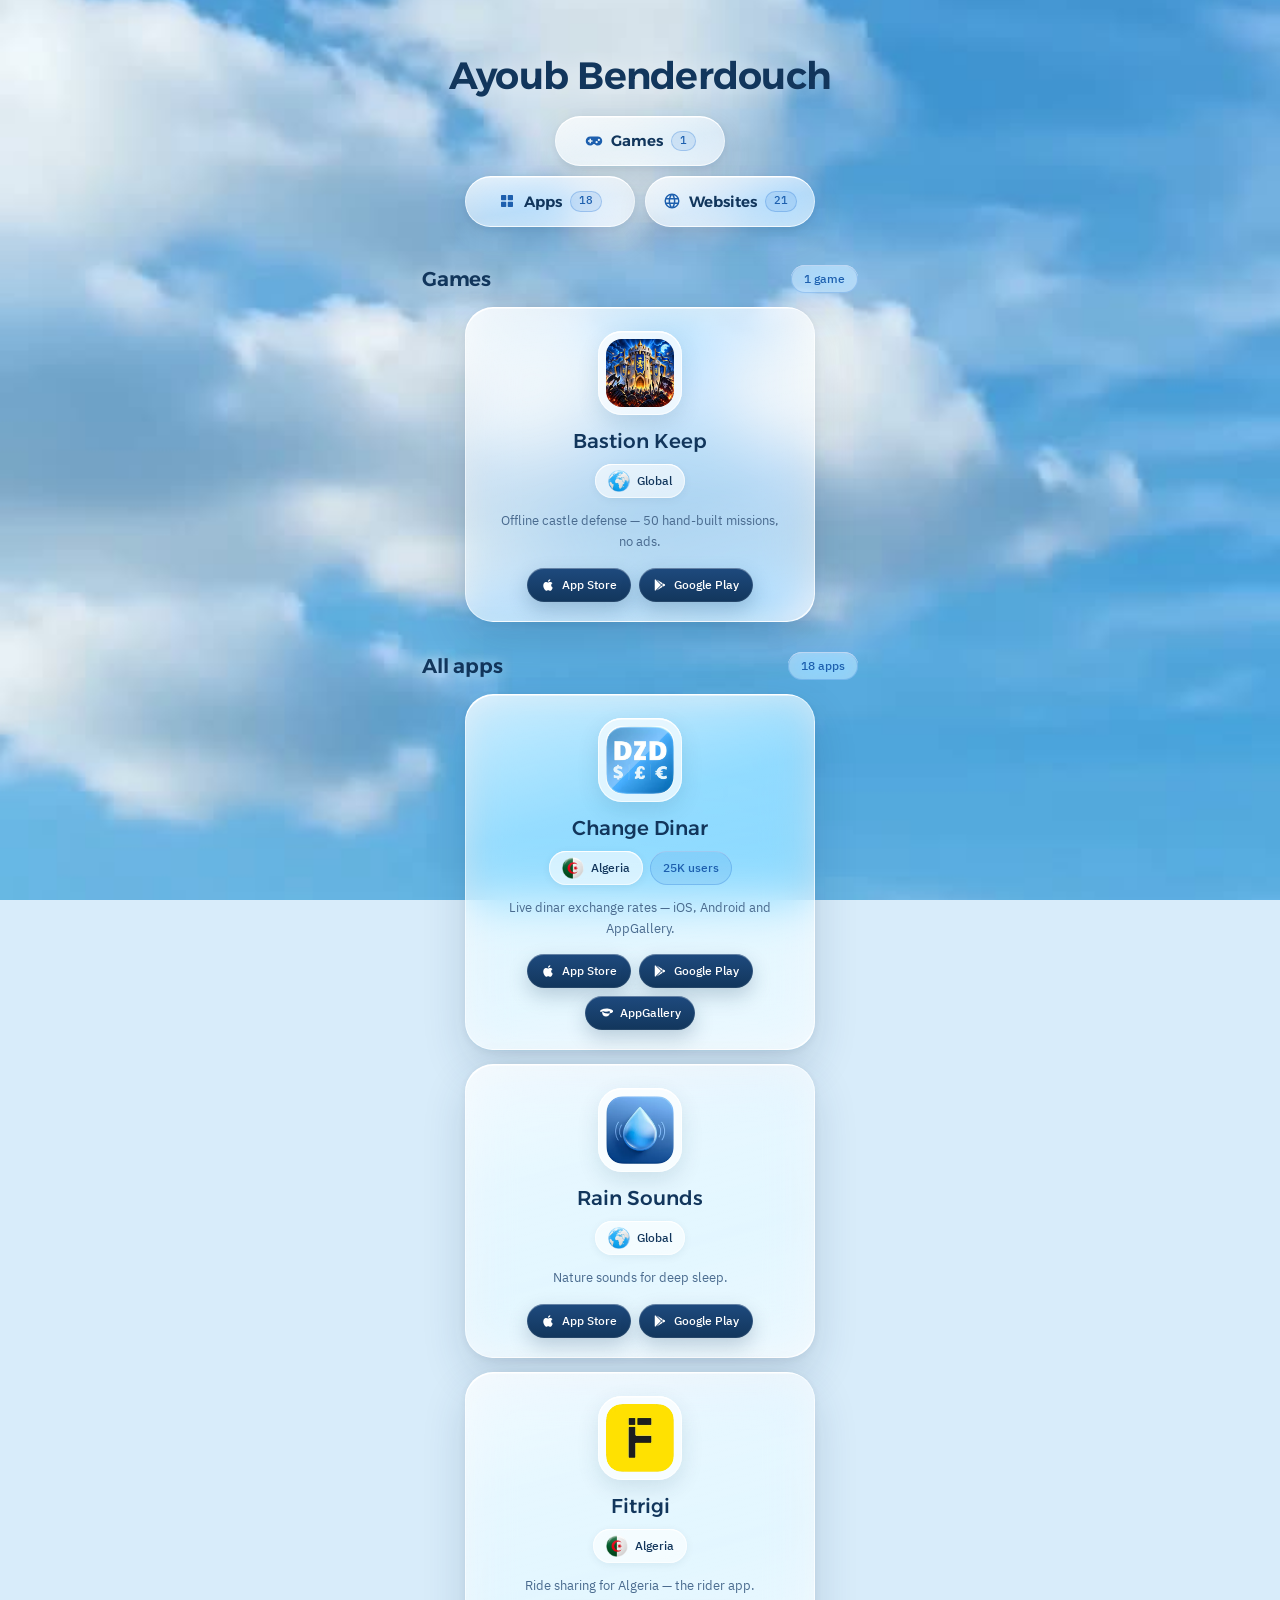
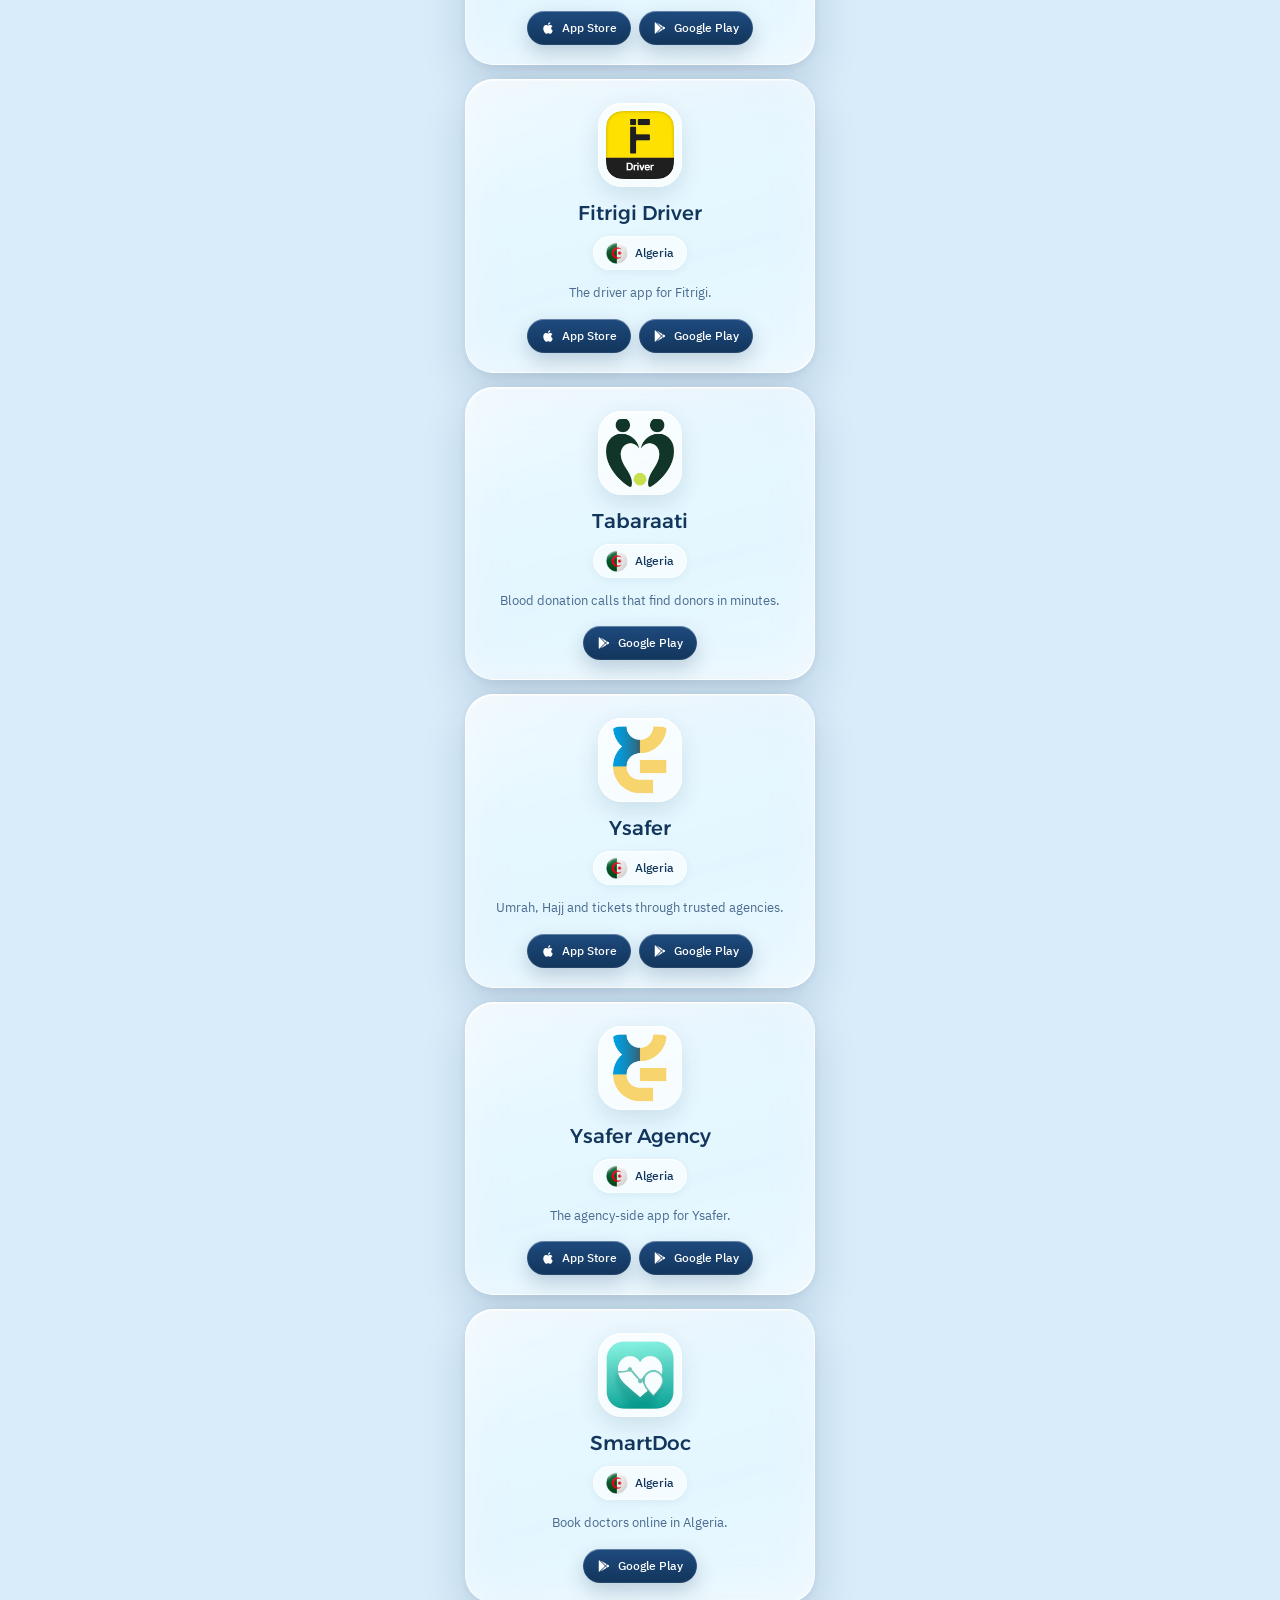
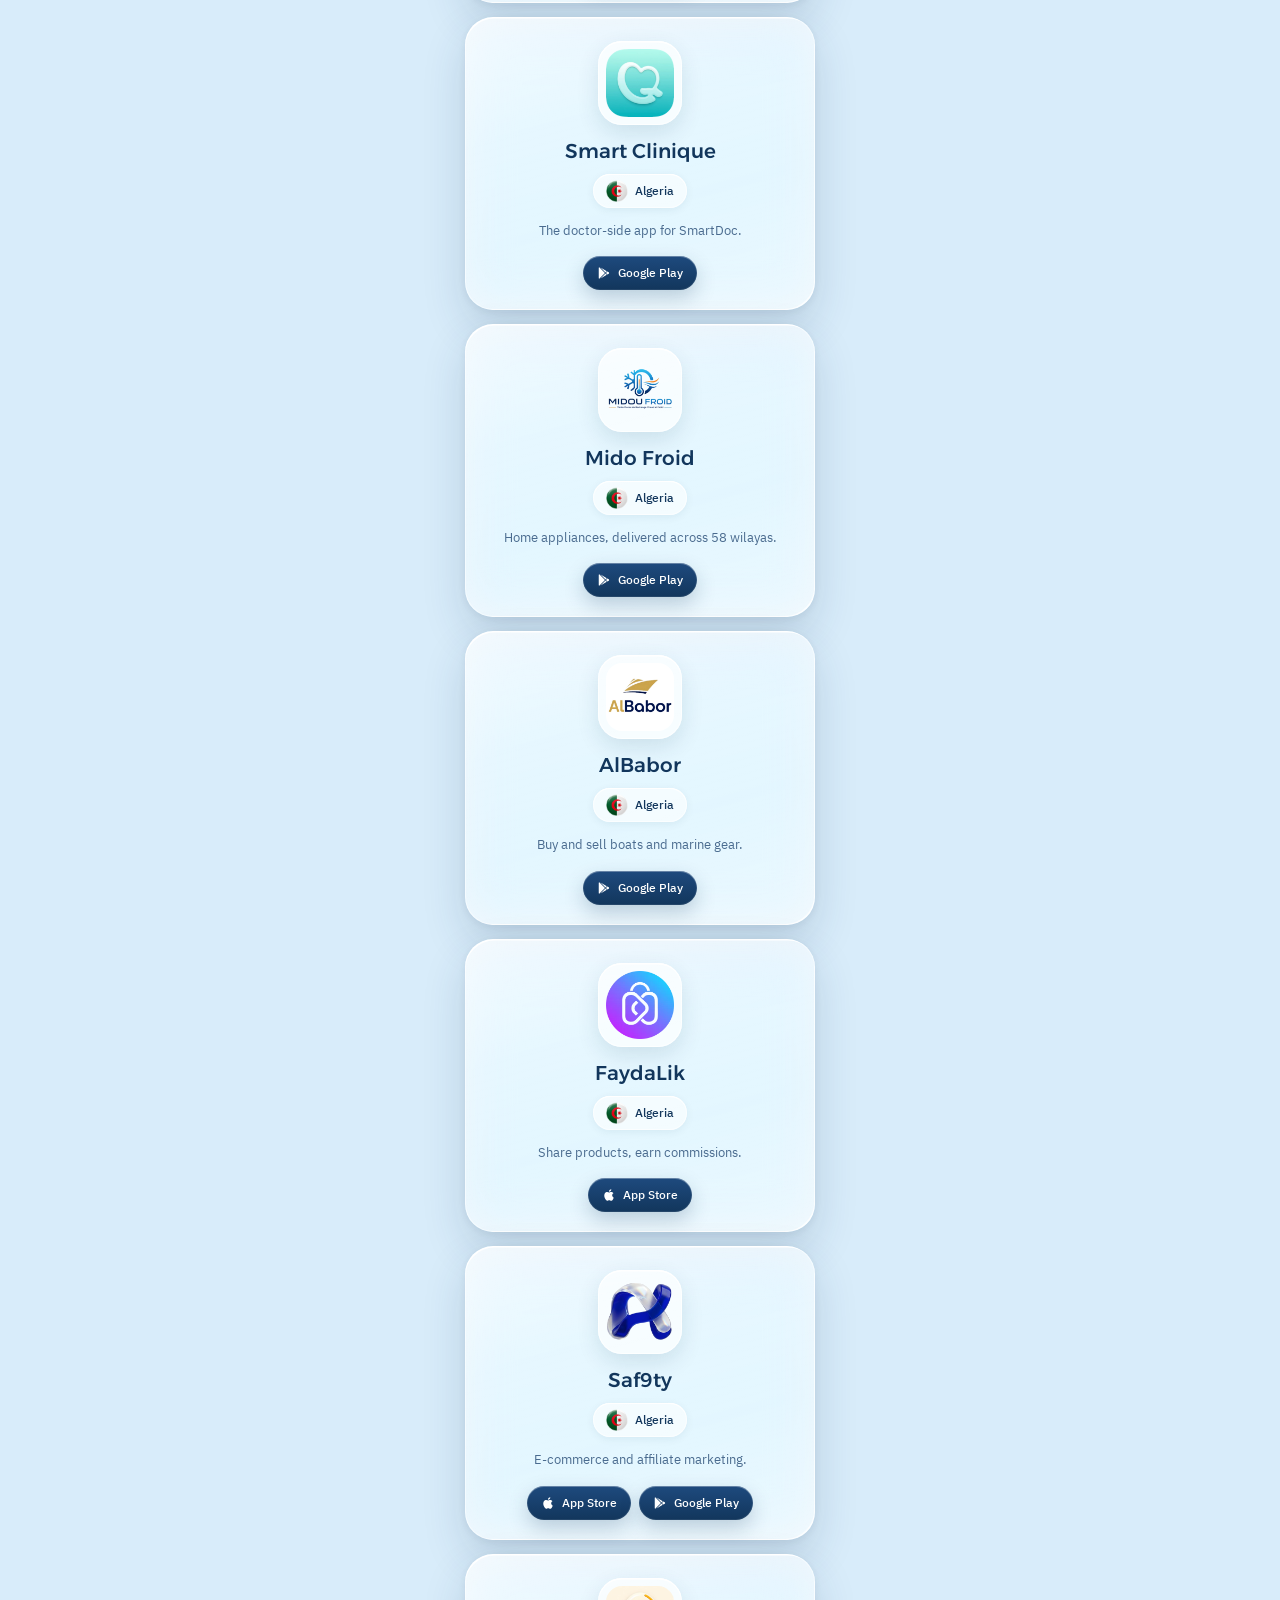
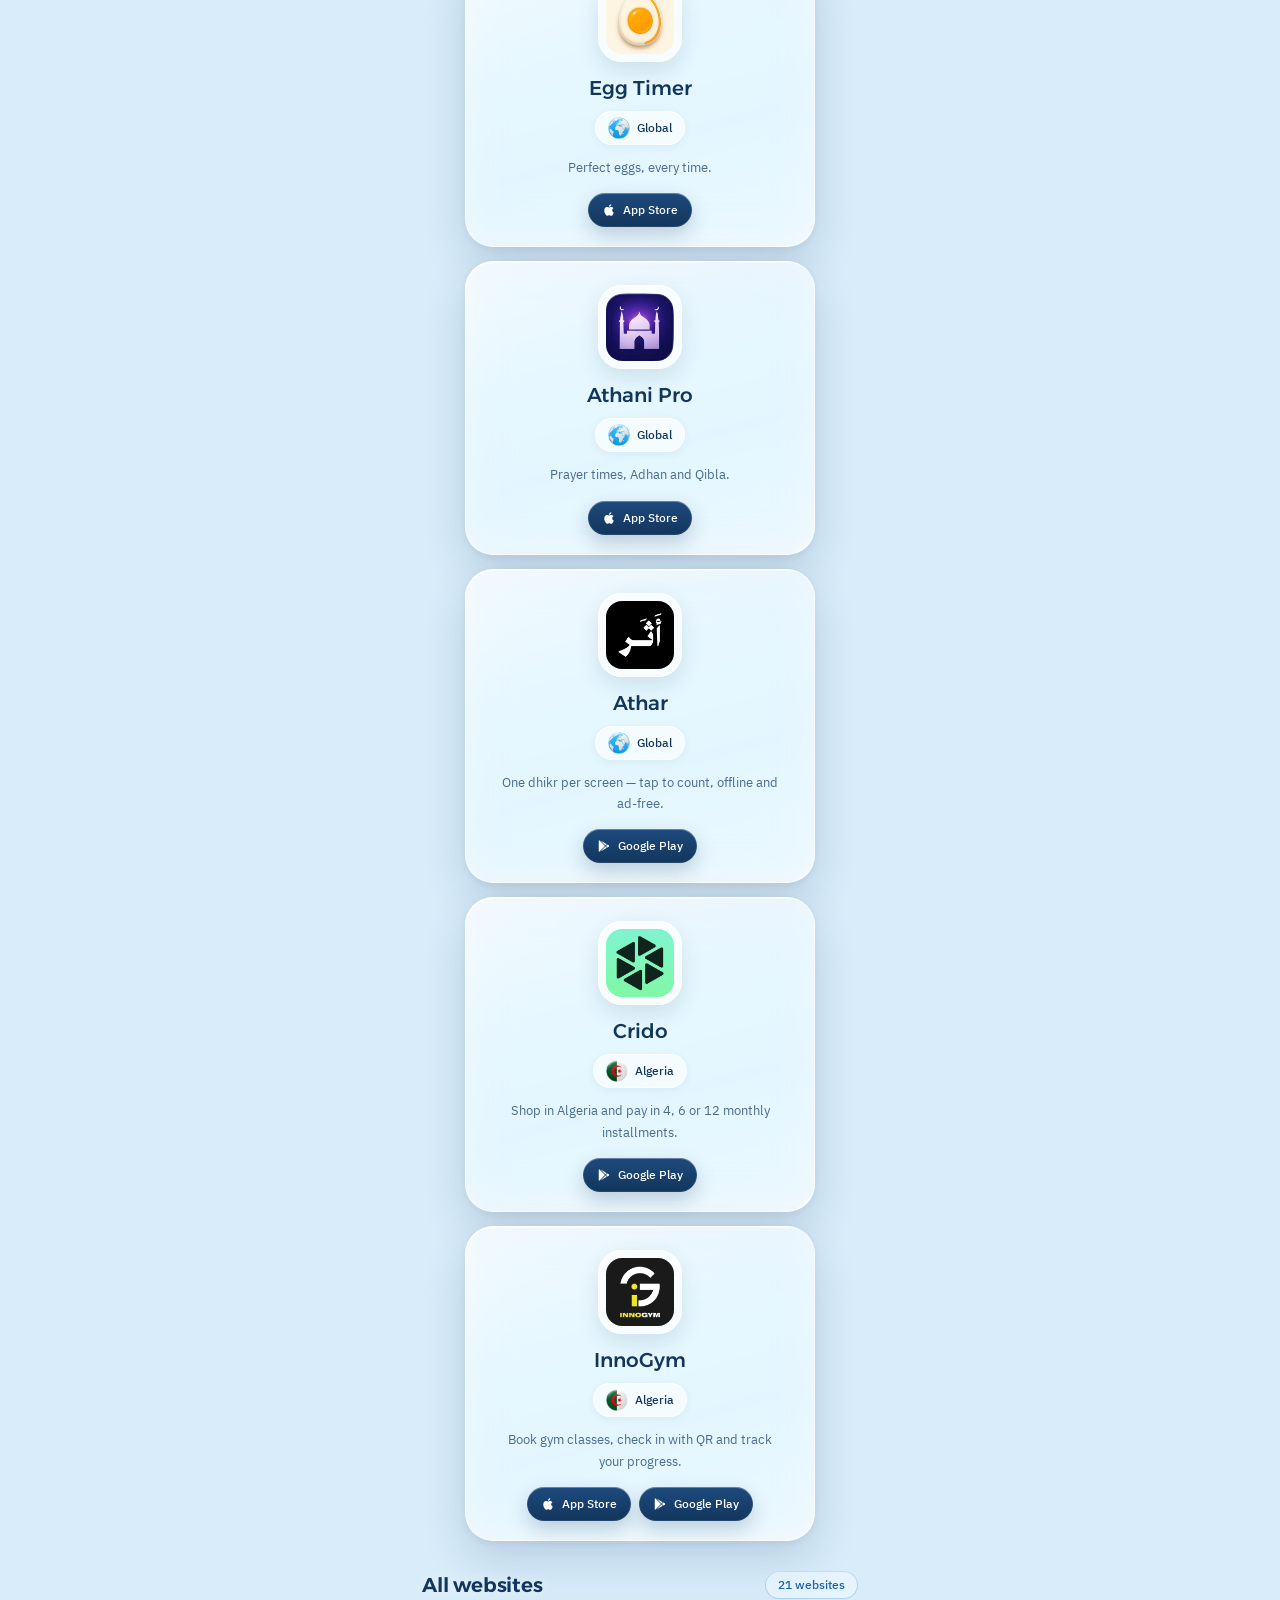
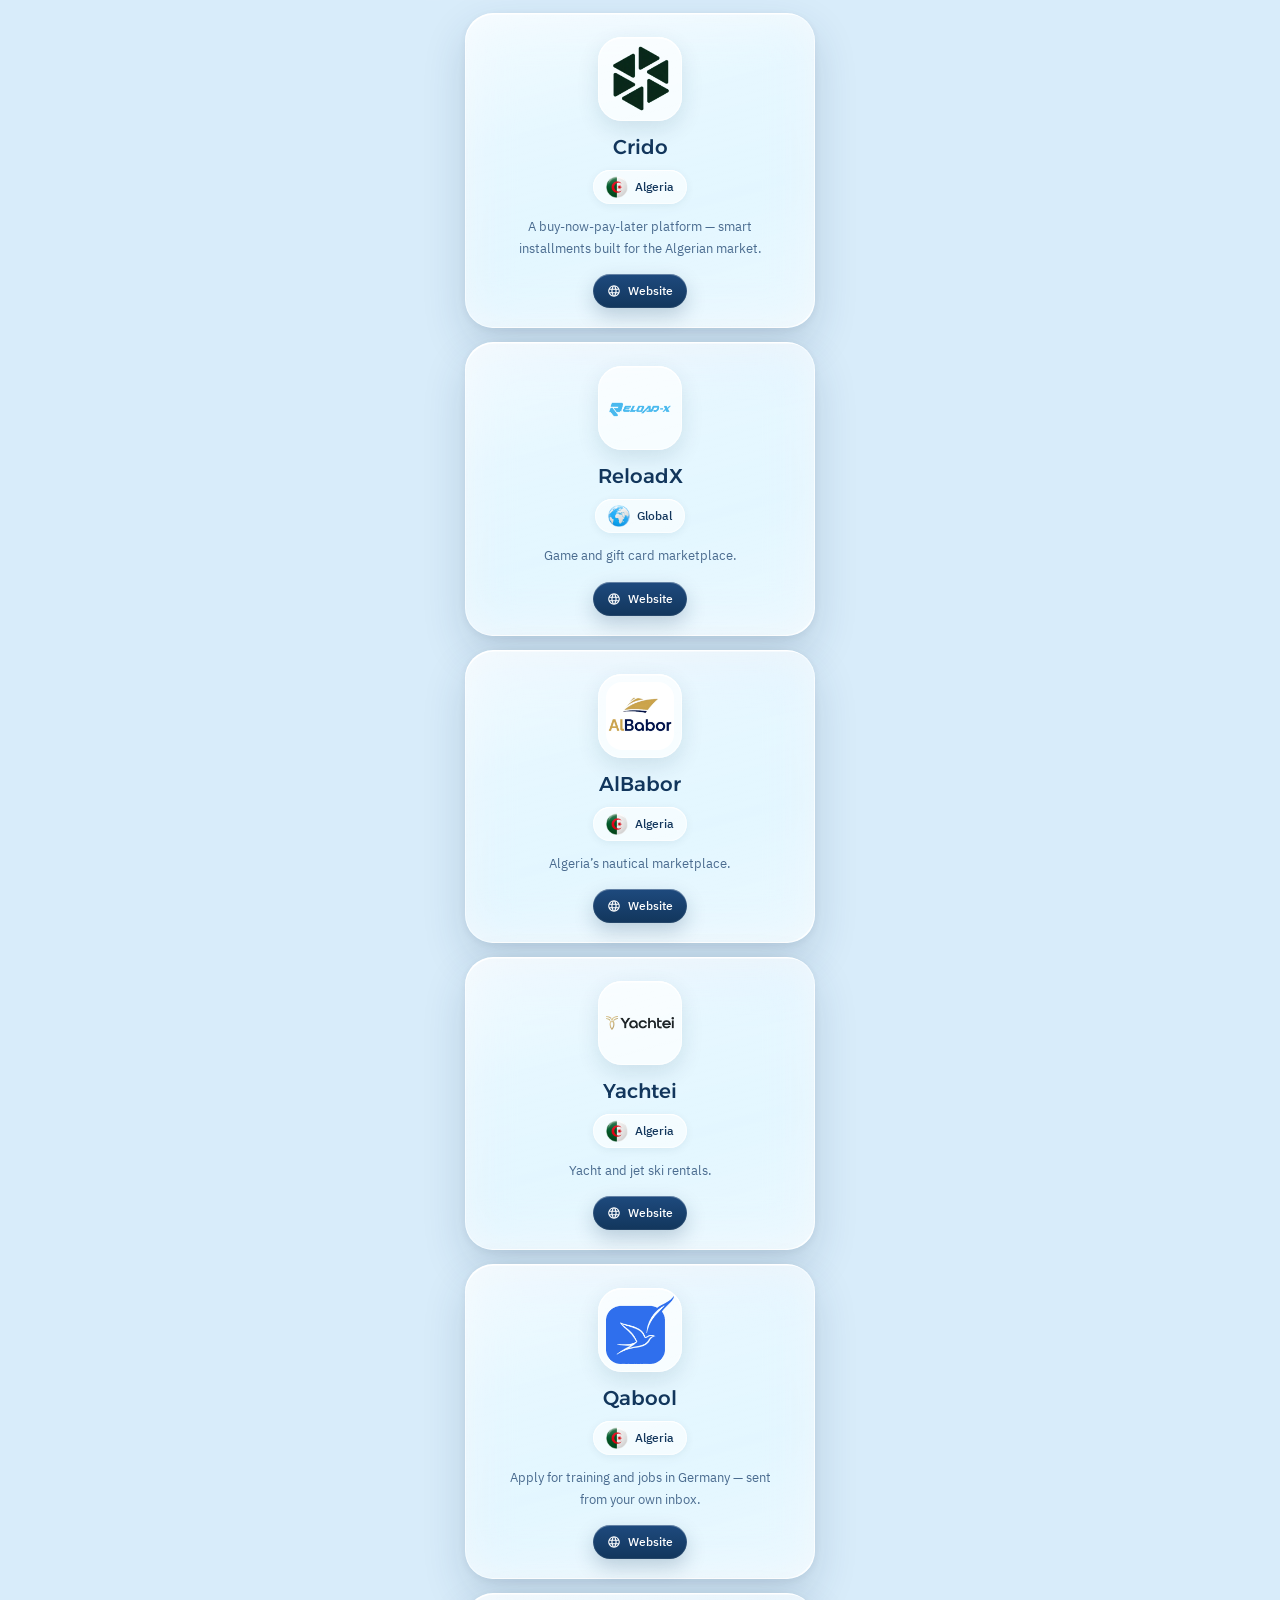
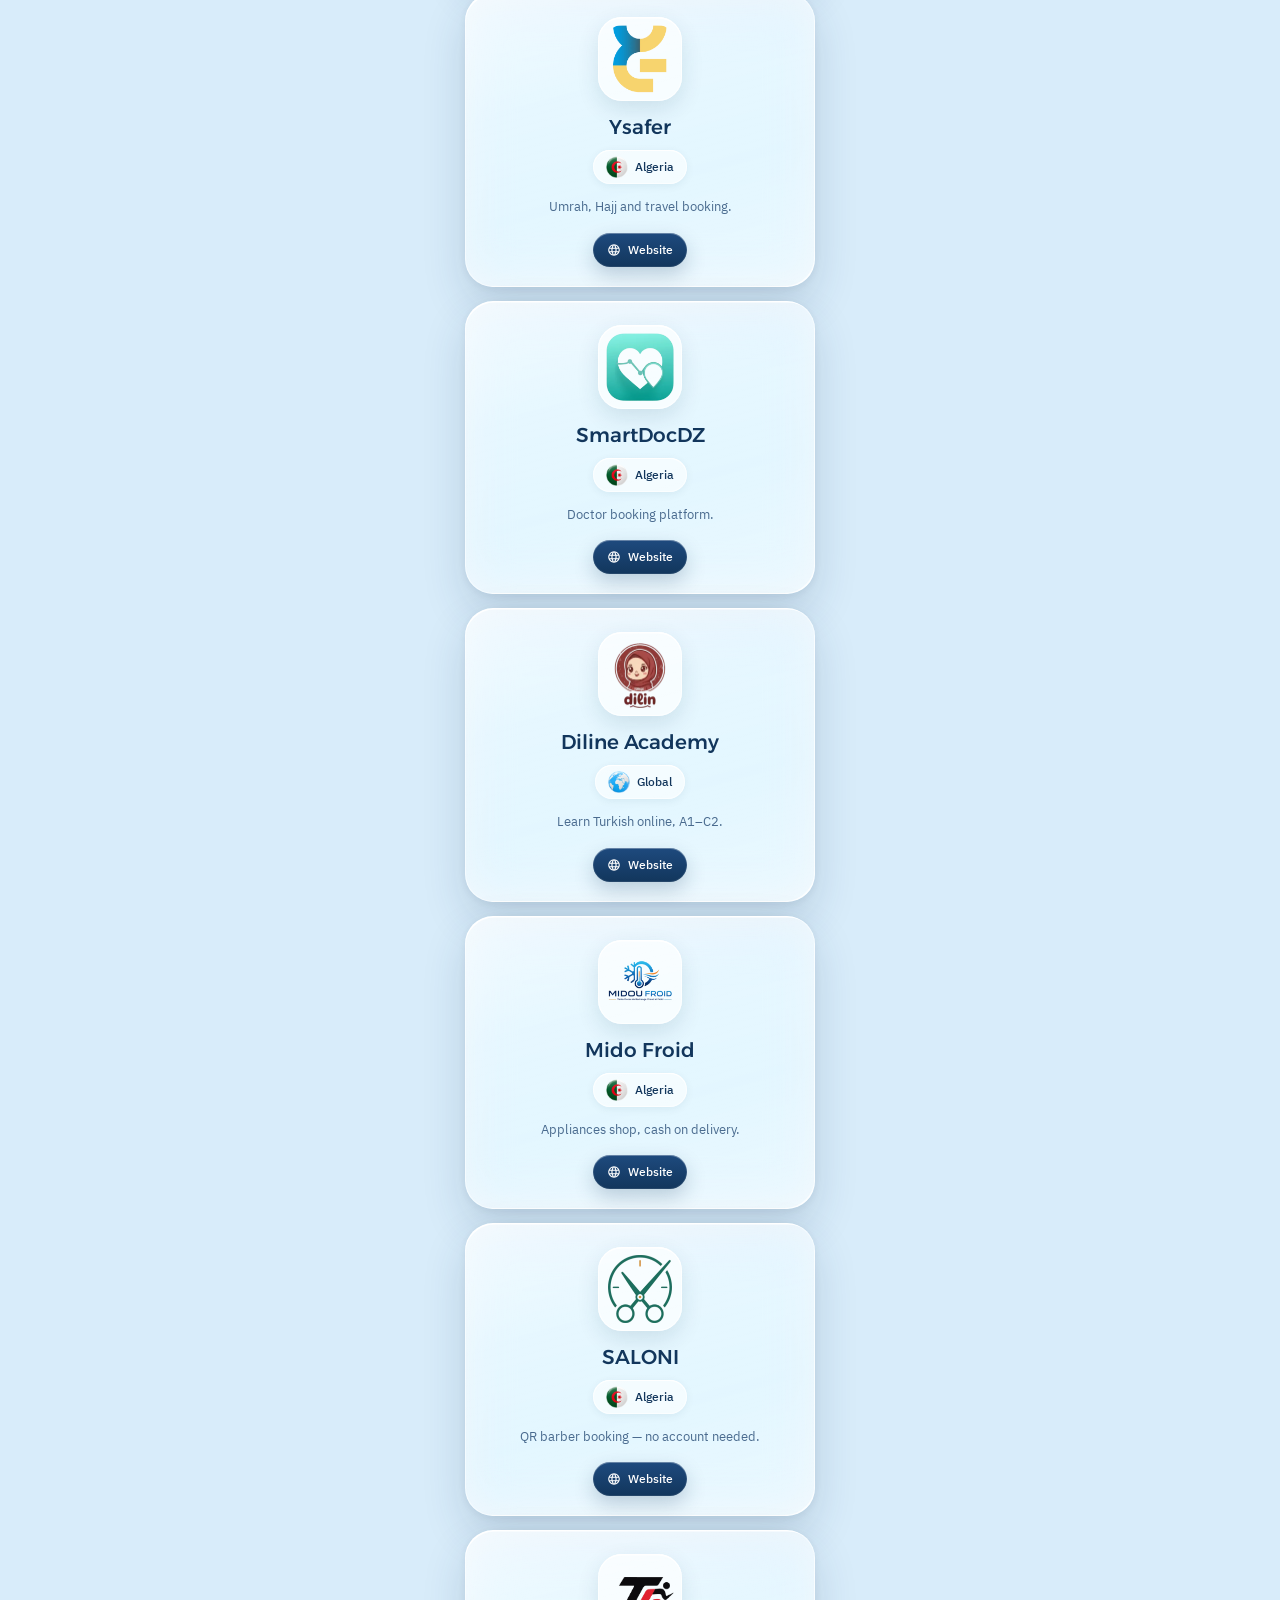
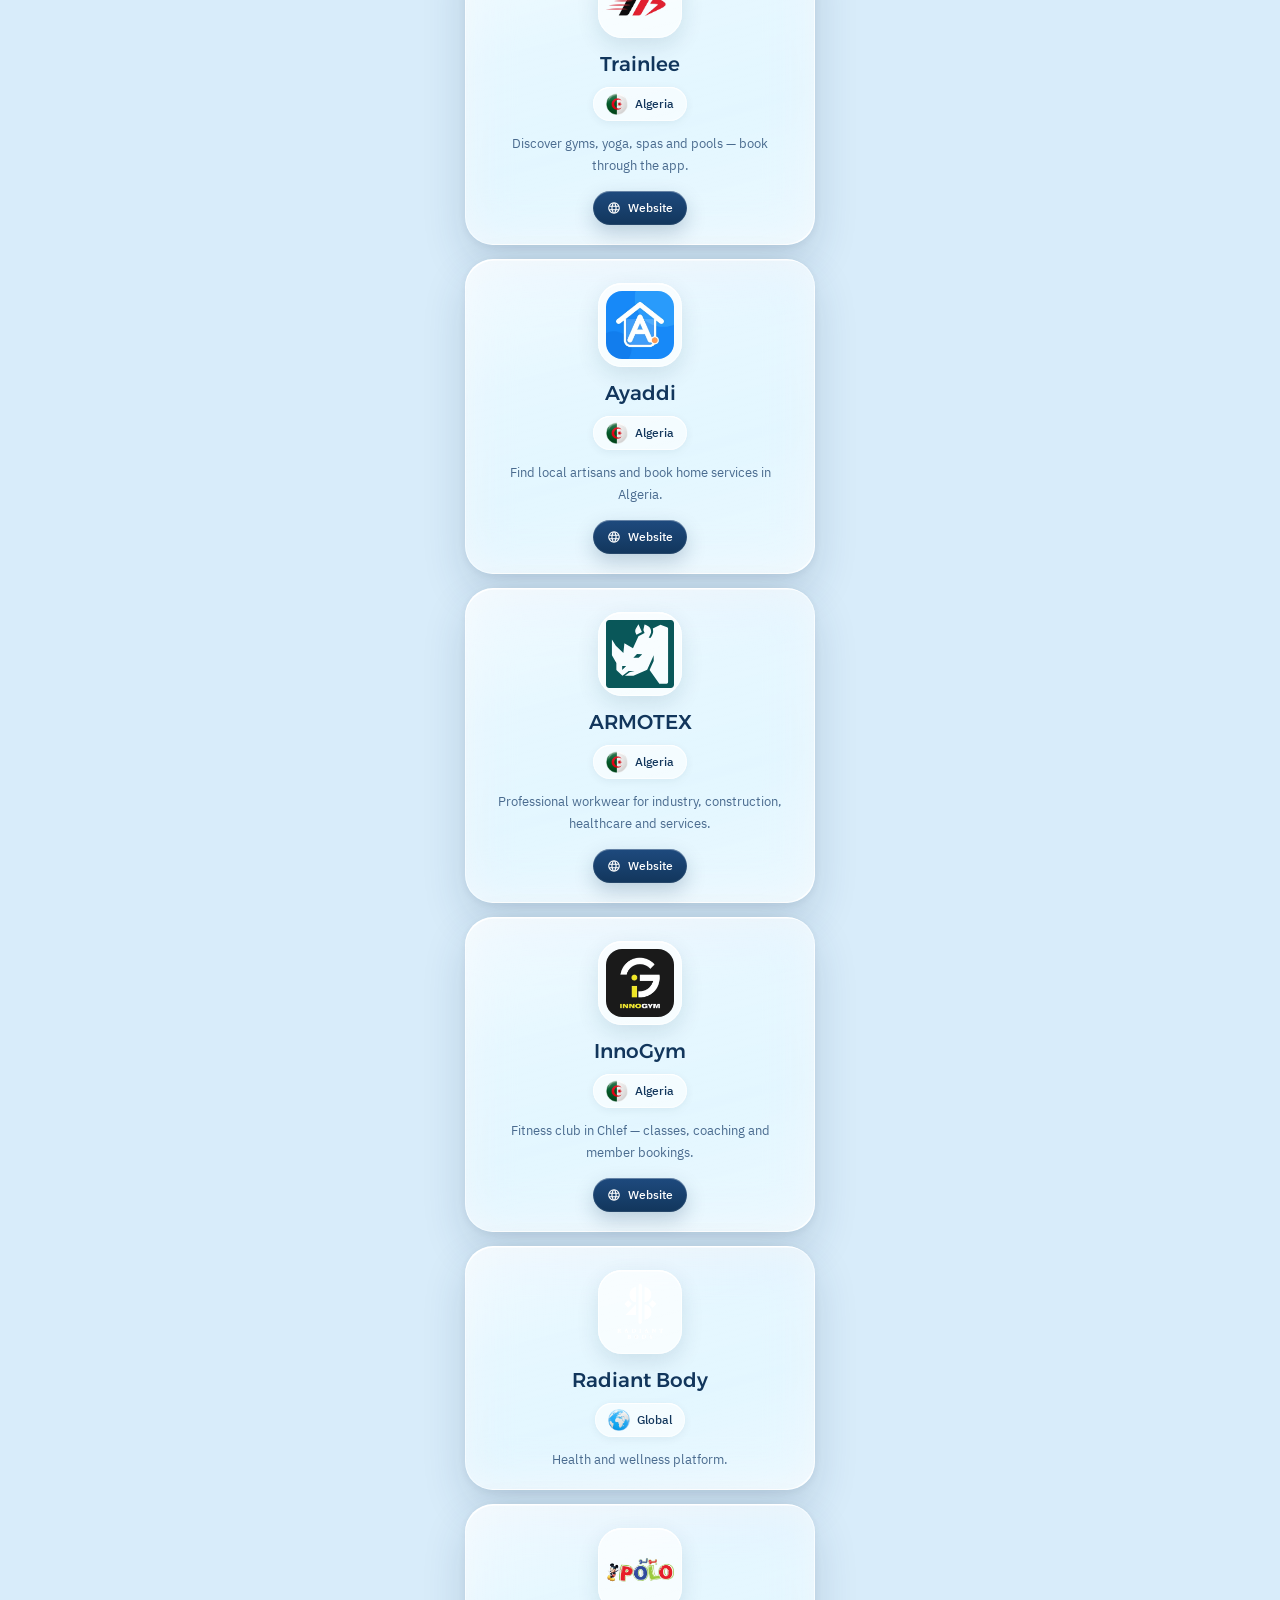
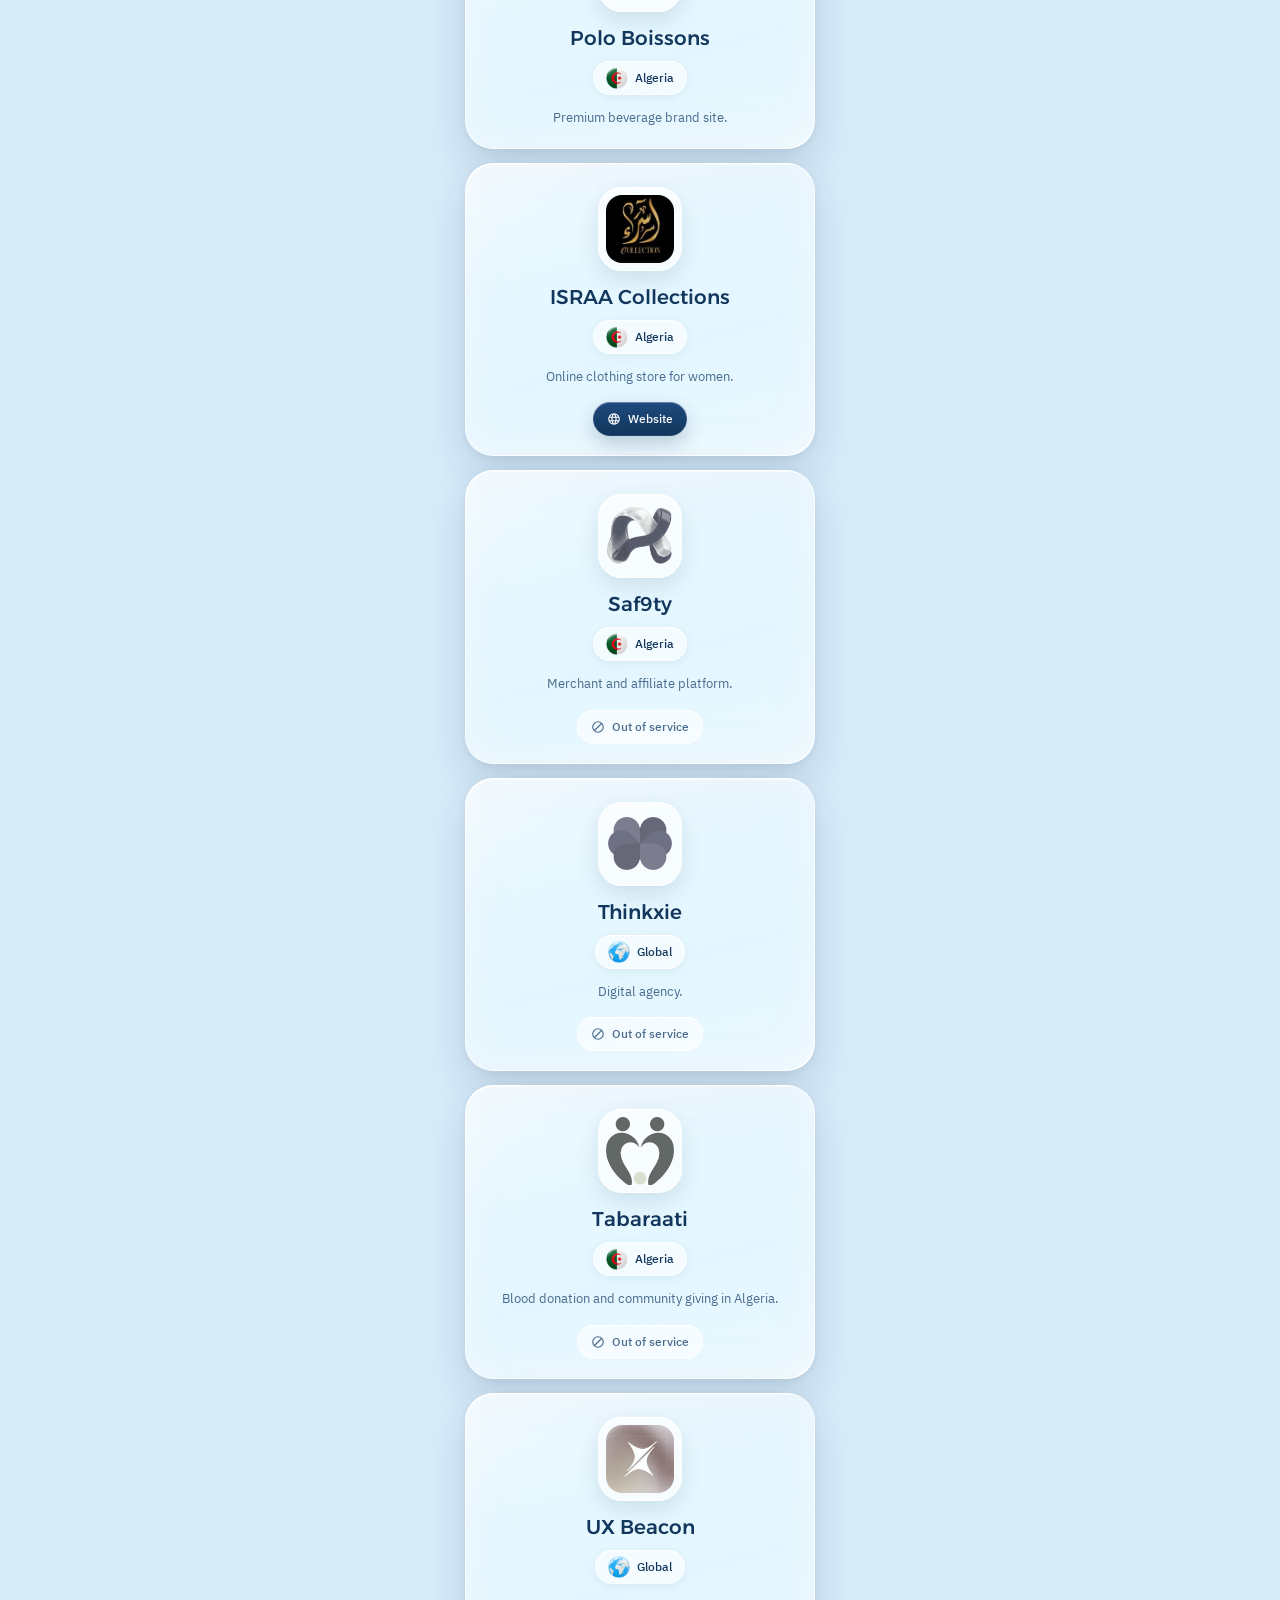
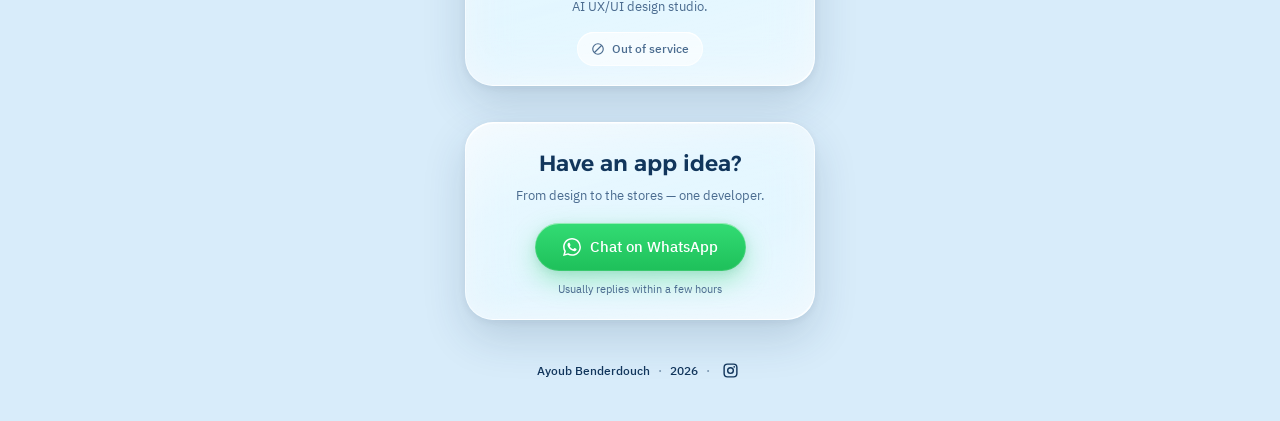
==== commit d065dc3b: "Add Google Play link for Bastion Keep" ====
--- a/index.html
+++ b/index.html
@@ -737,7 +737,7 @@
             /* ---- Games (eigene Sektion vor den Apps, Ayoub 2026-09-24) — nur Store-Badges ---- */
             { id: 'bastionkeep', kind: 'game', order: 1, name: 'Bastion Keep', country: 'global',
               story: 'Offline castle defense — 50 hand-built missions, no ads.',
-              links: { ios: 'https://apps.apple.com/us/app/bastion-keep-tower-defense/id6809839112' },
+              links: { ios: 'https://apps.apple.com/us/app/bastion-keep-tower-defense/id6809839112', android: 'https://play.google.com/store/apps/details?id=com.bastionkeep.towerdefense' },
               logo: 'assets/logos/bastionkeep.webp' },
 
             /* ---- Apps (Reihenfolge von Ayoub, 2026-08-09) — nur Store-Badges ---- */
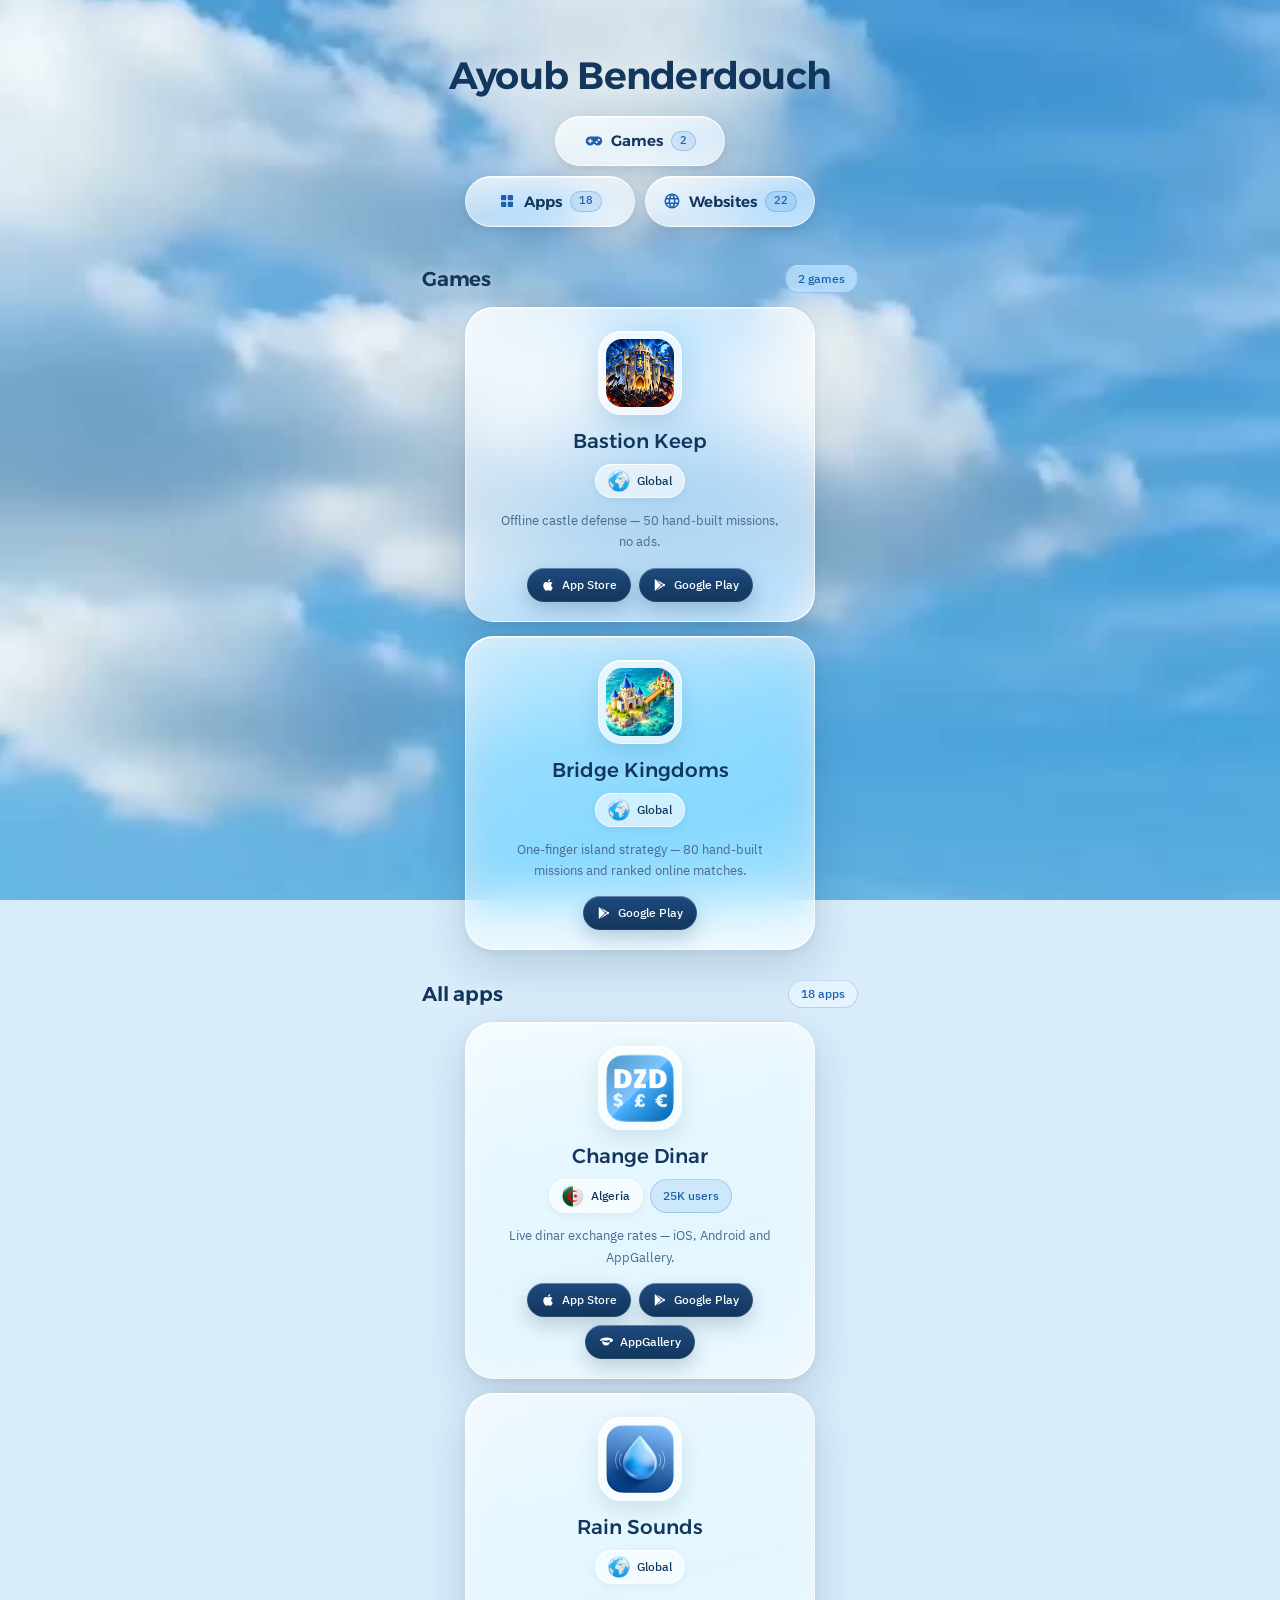
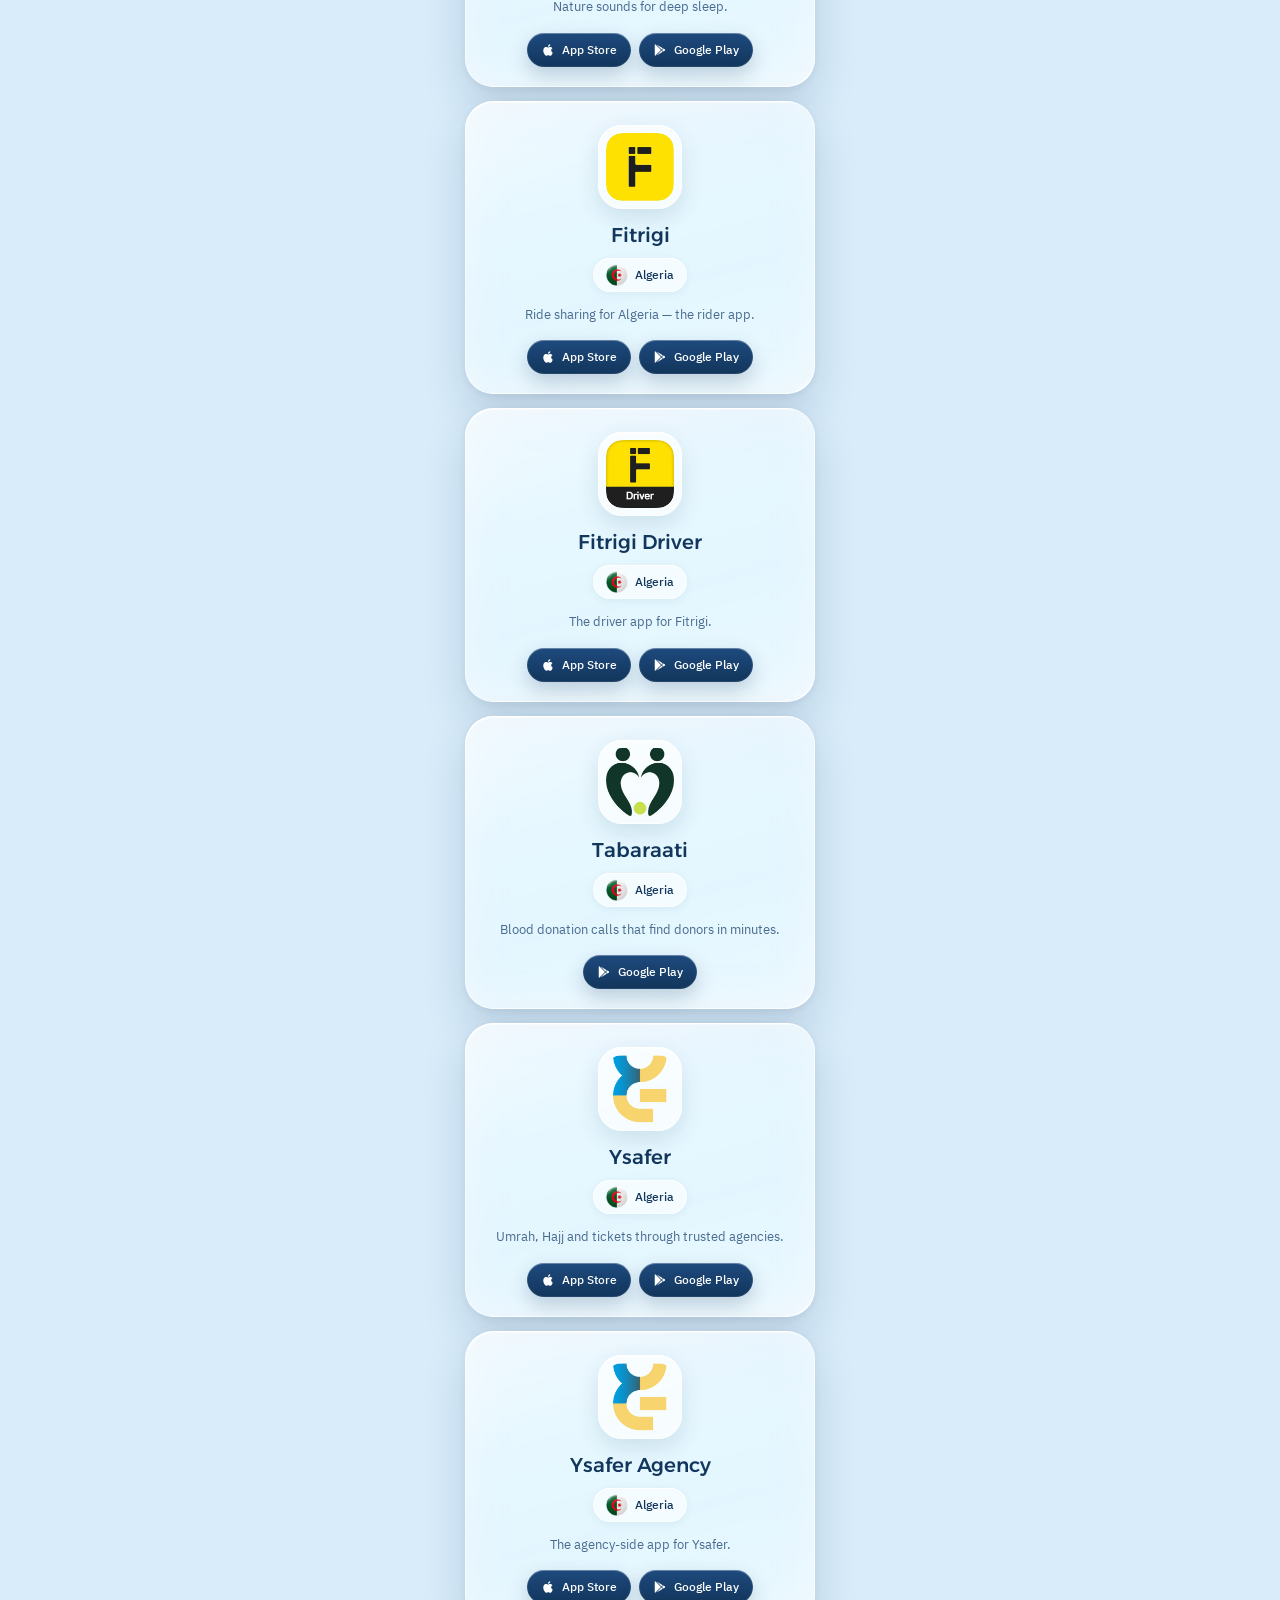
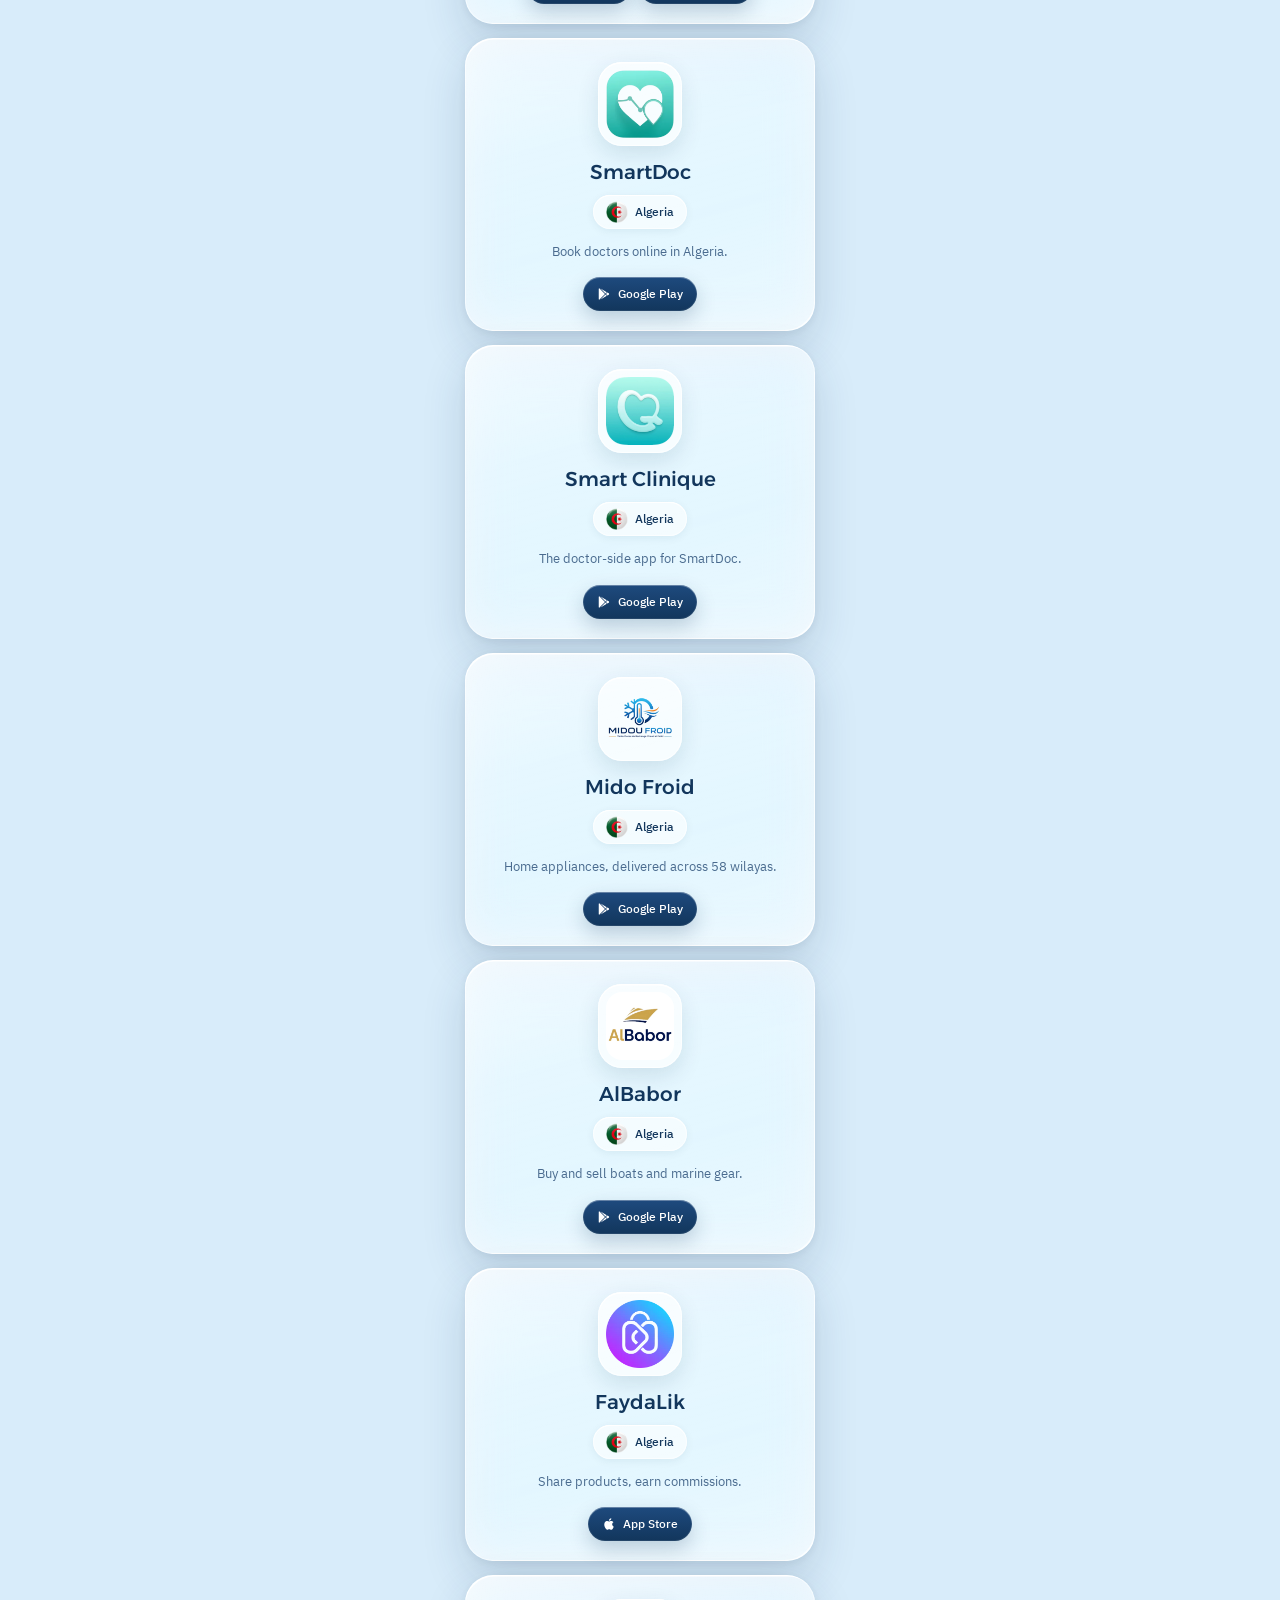
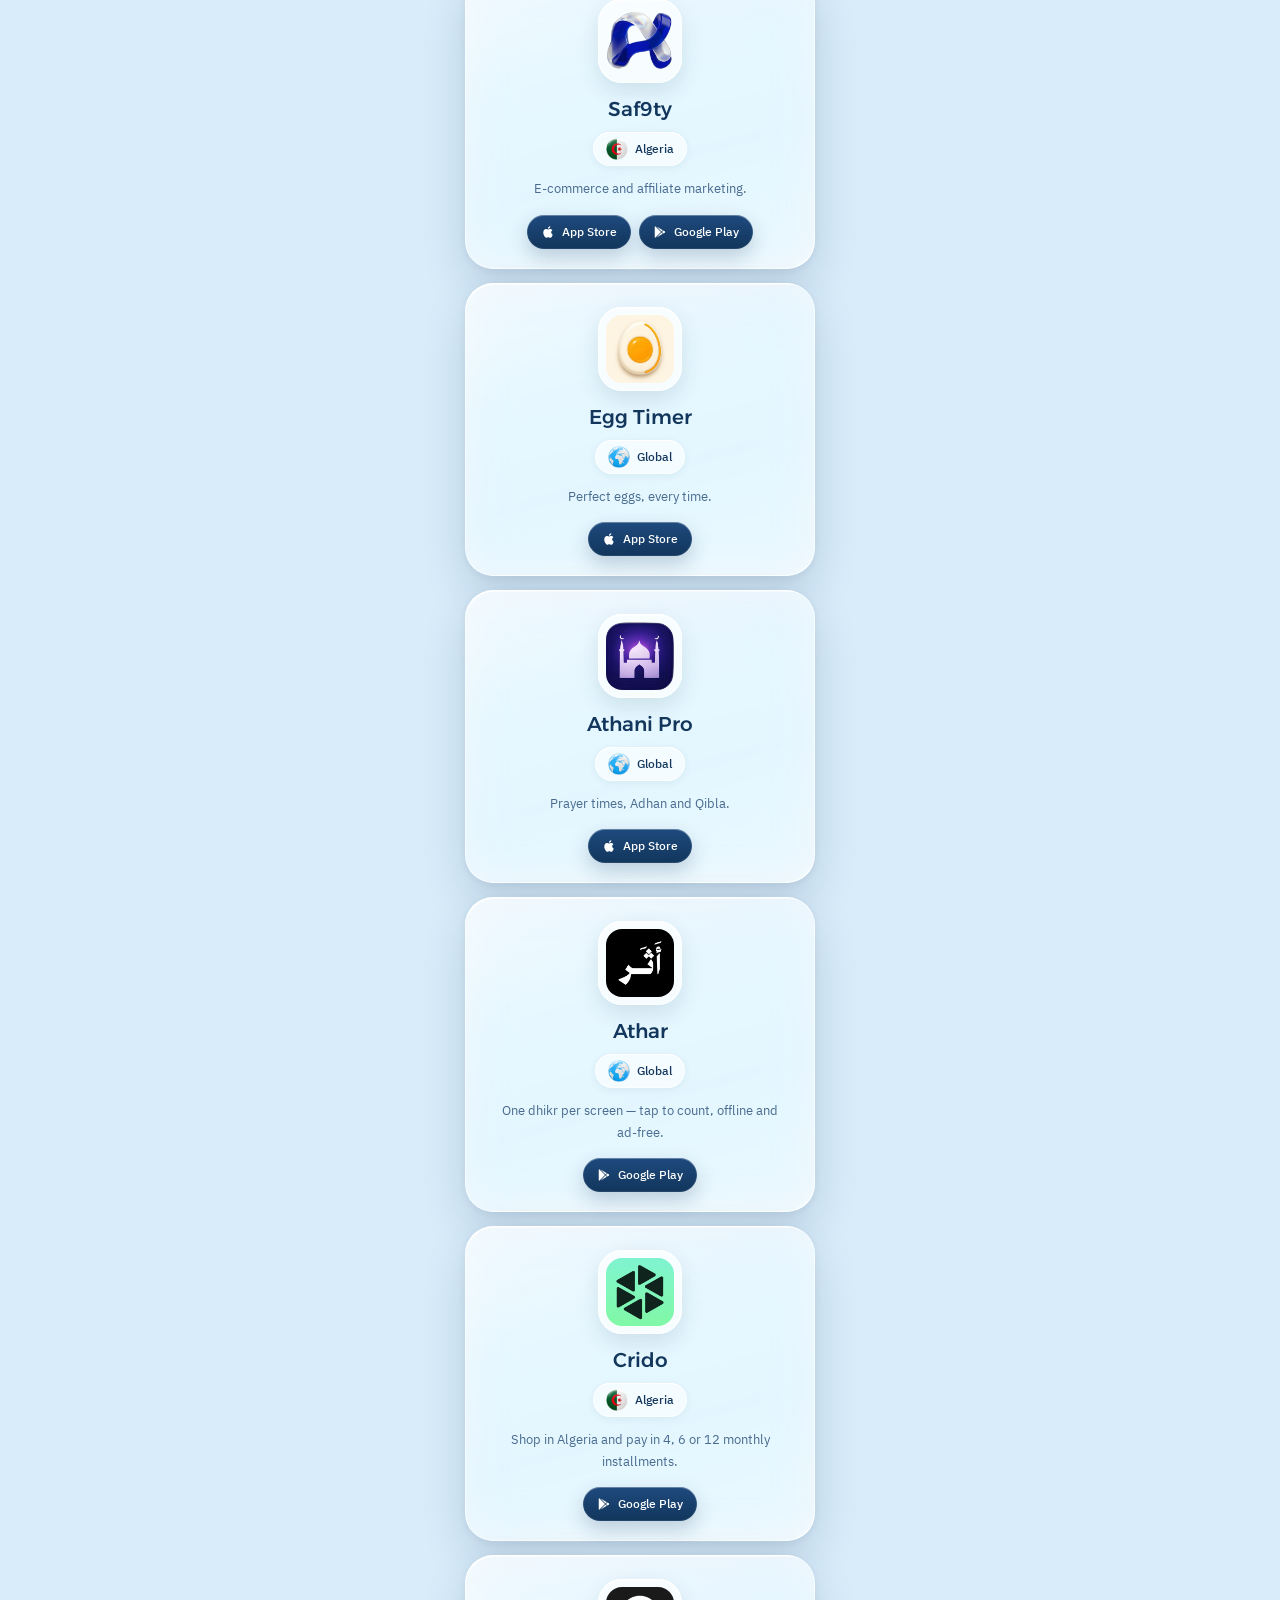
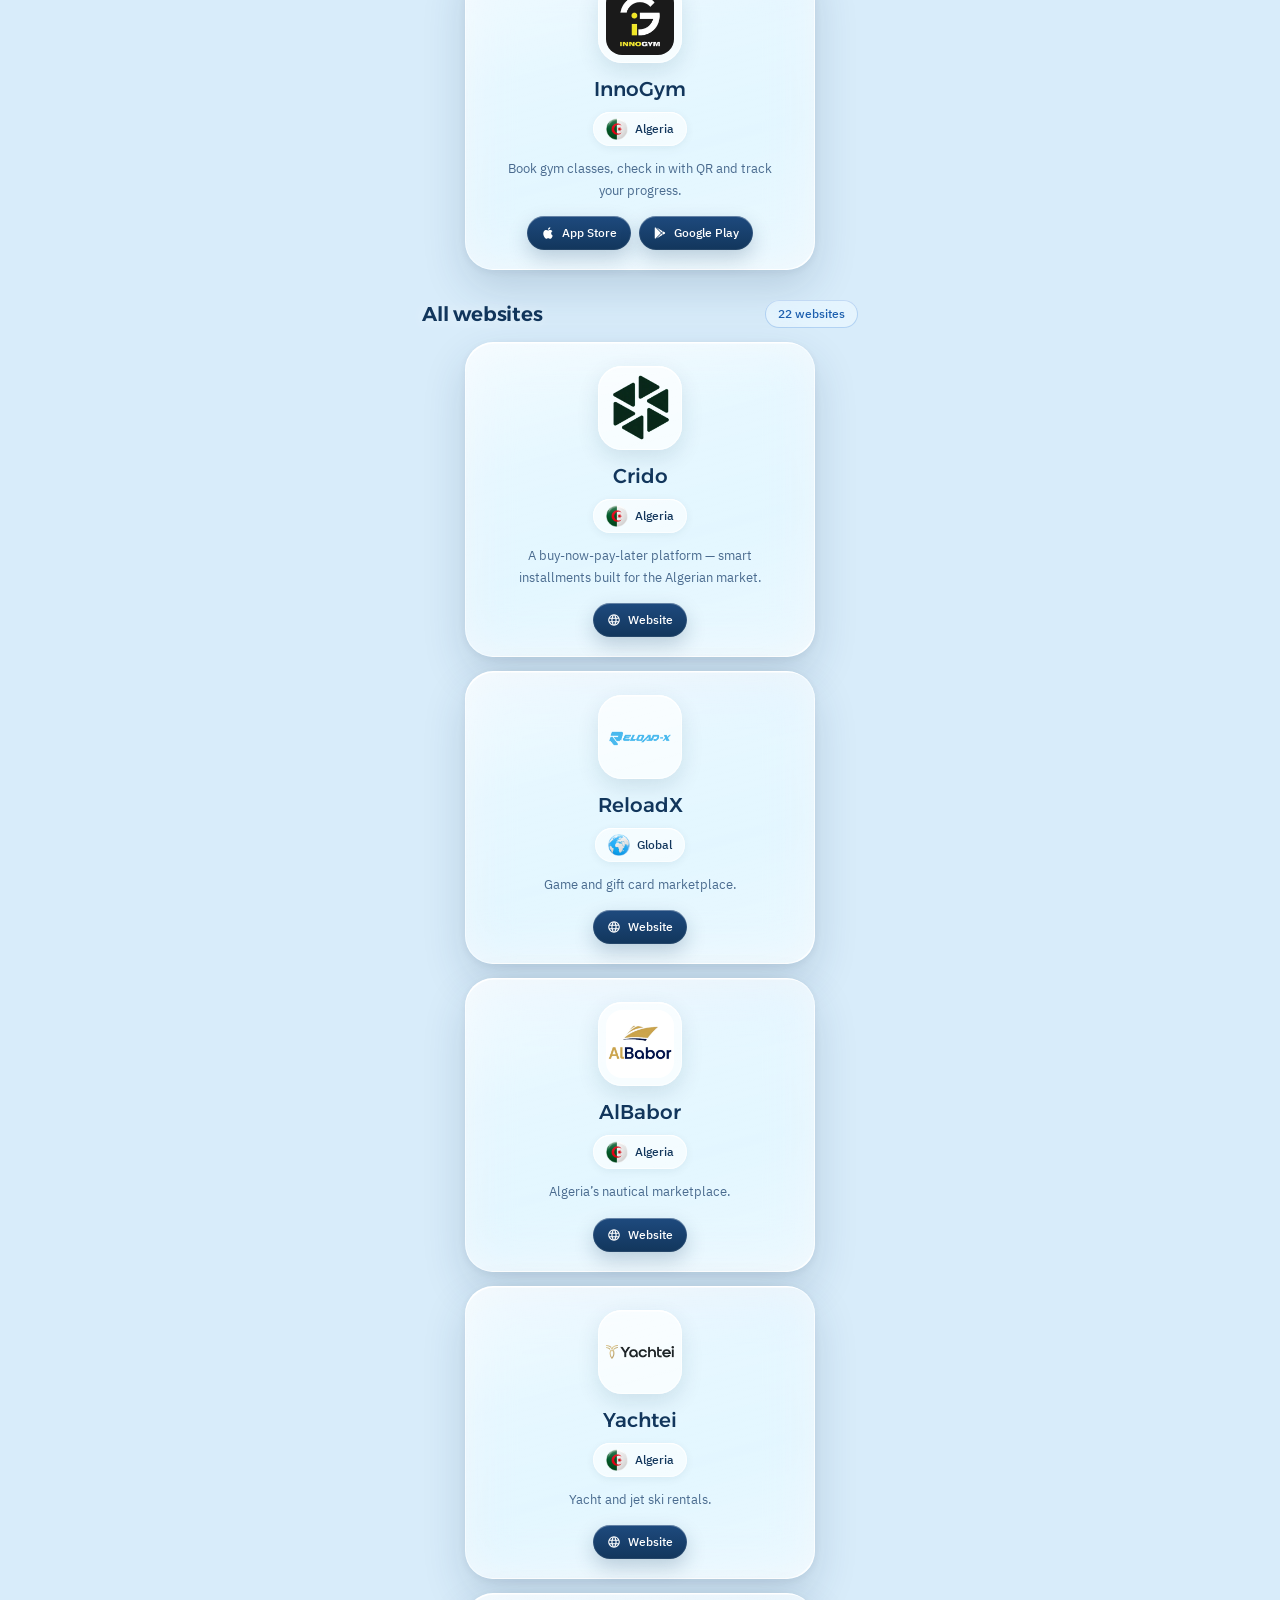
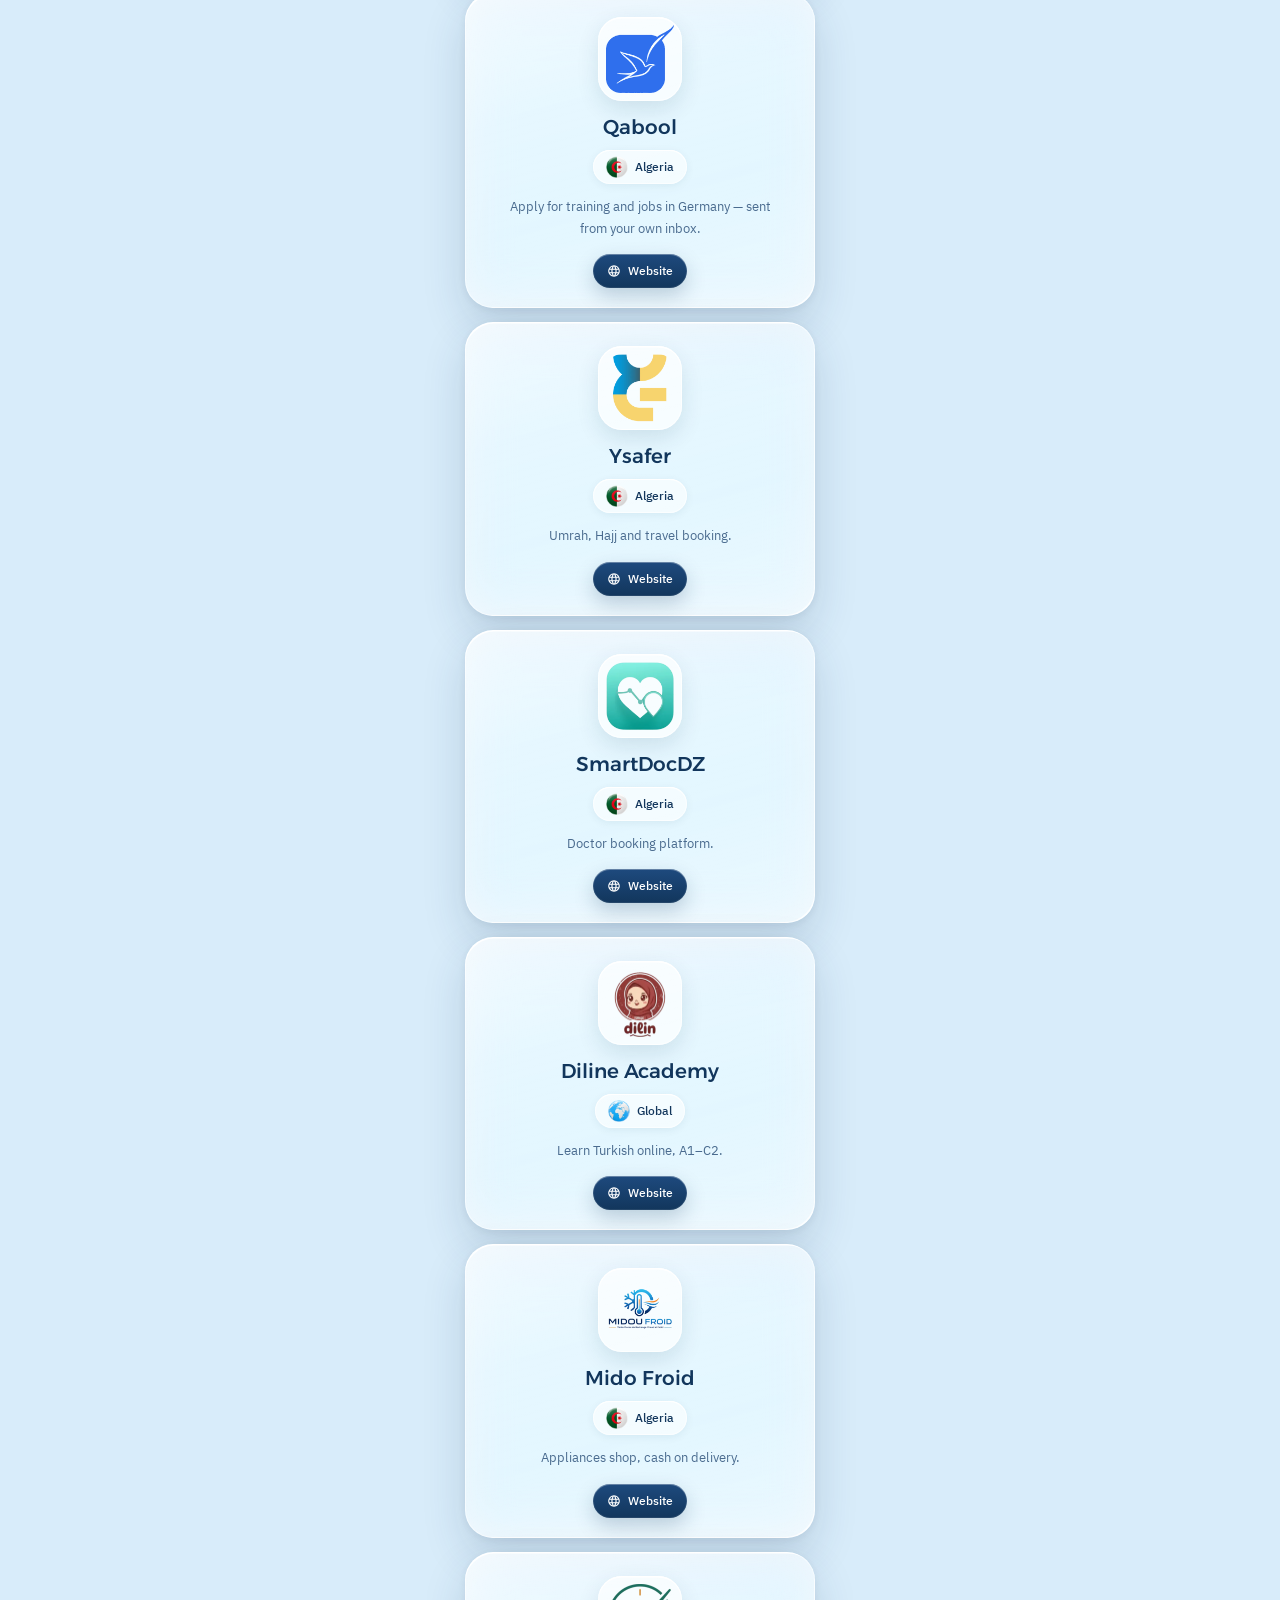
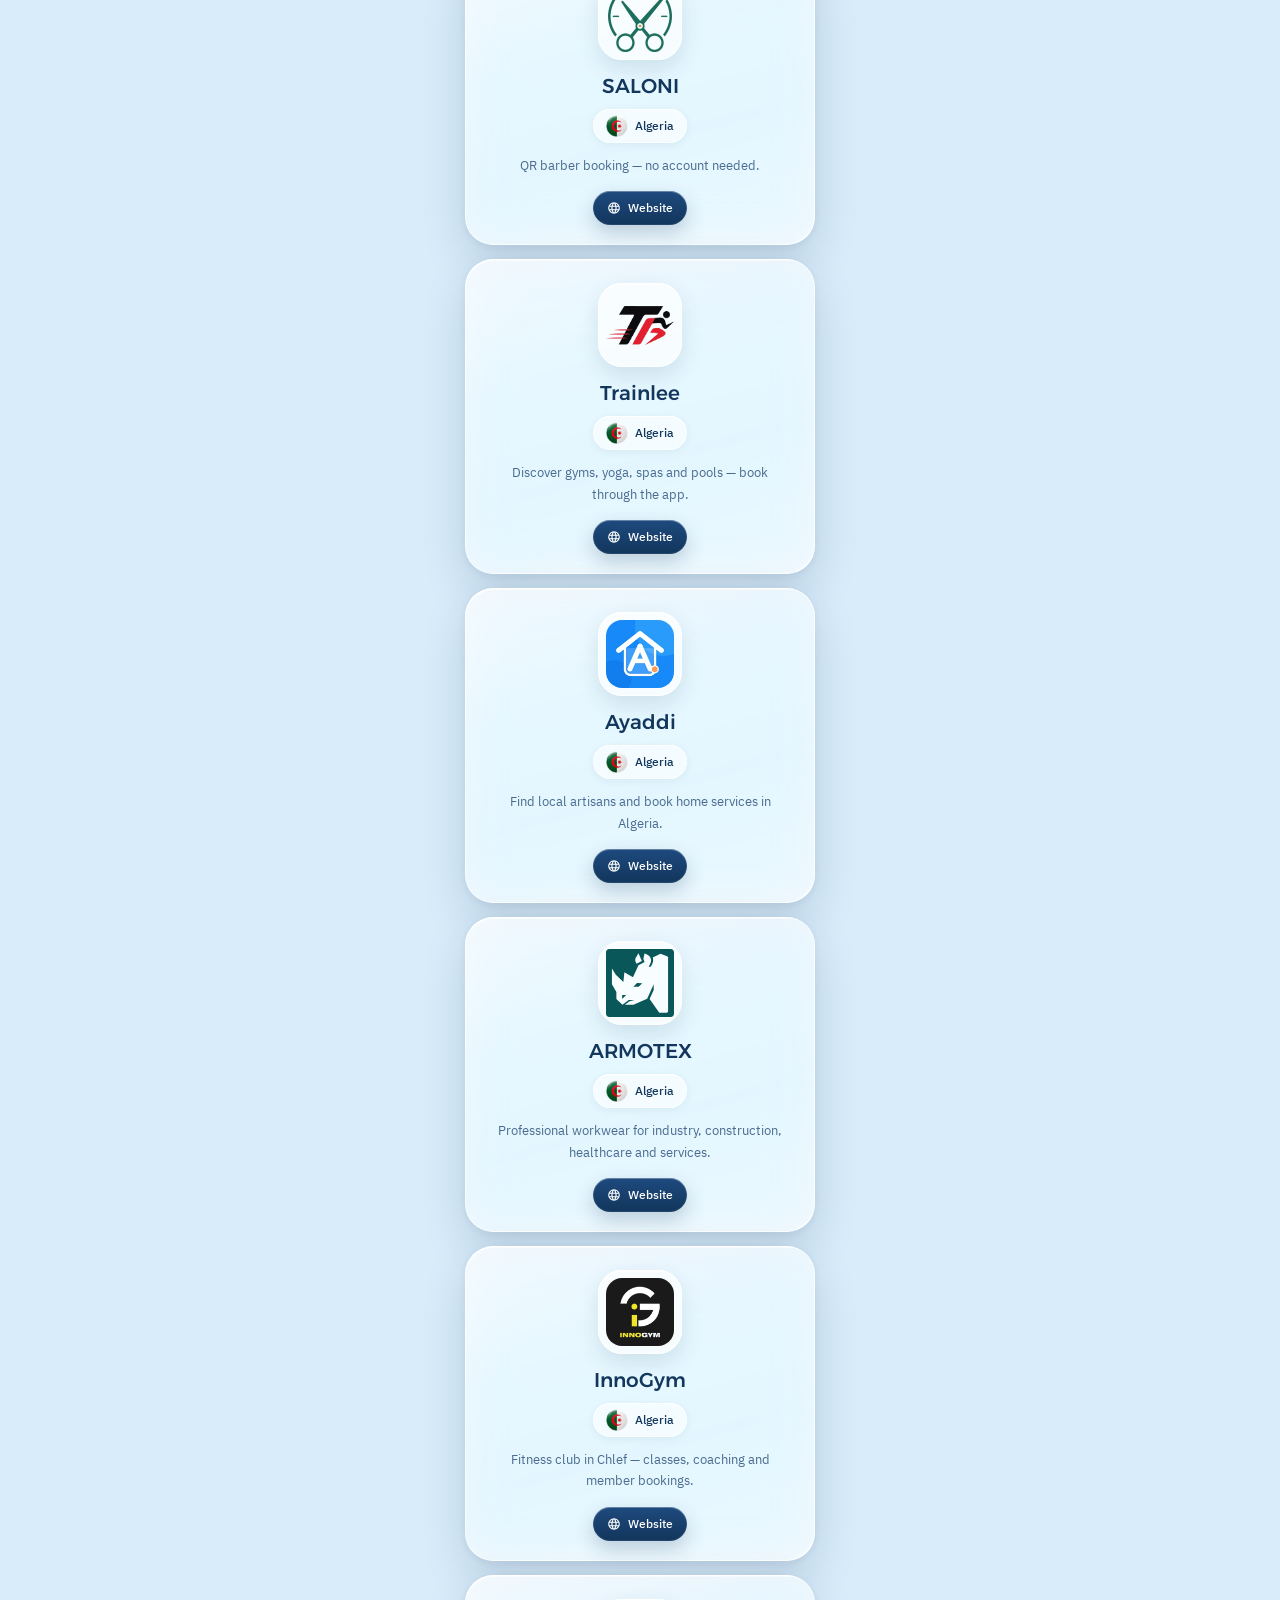
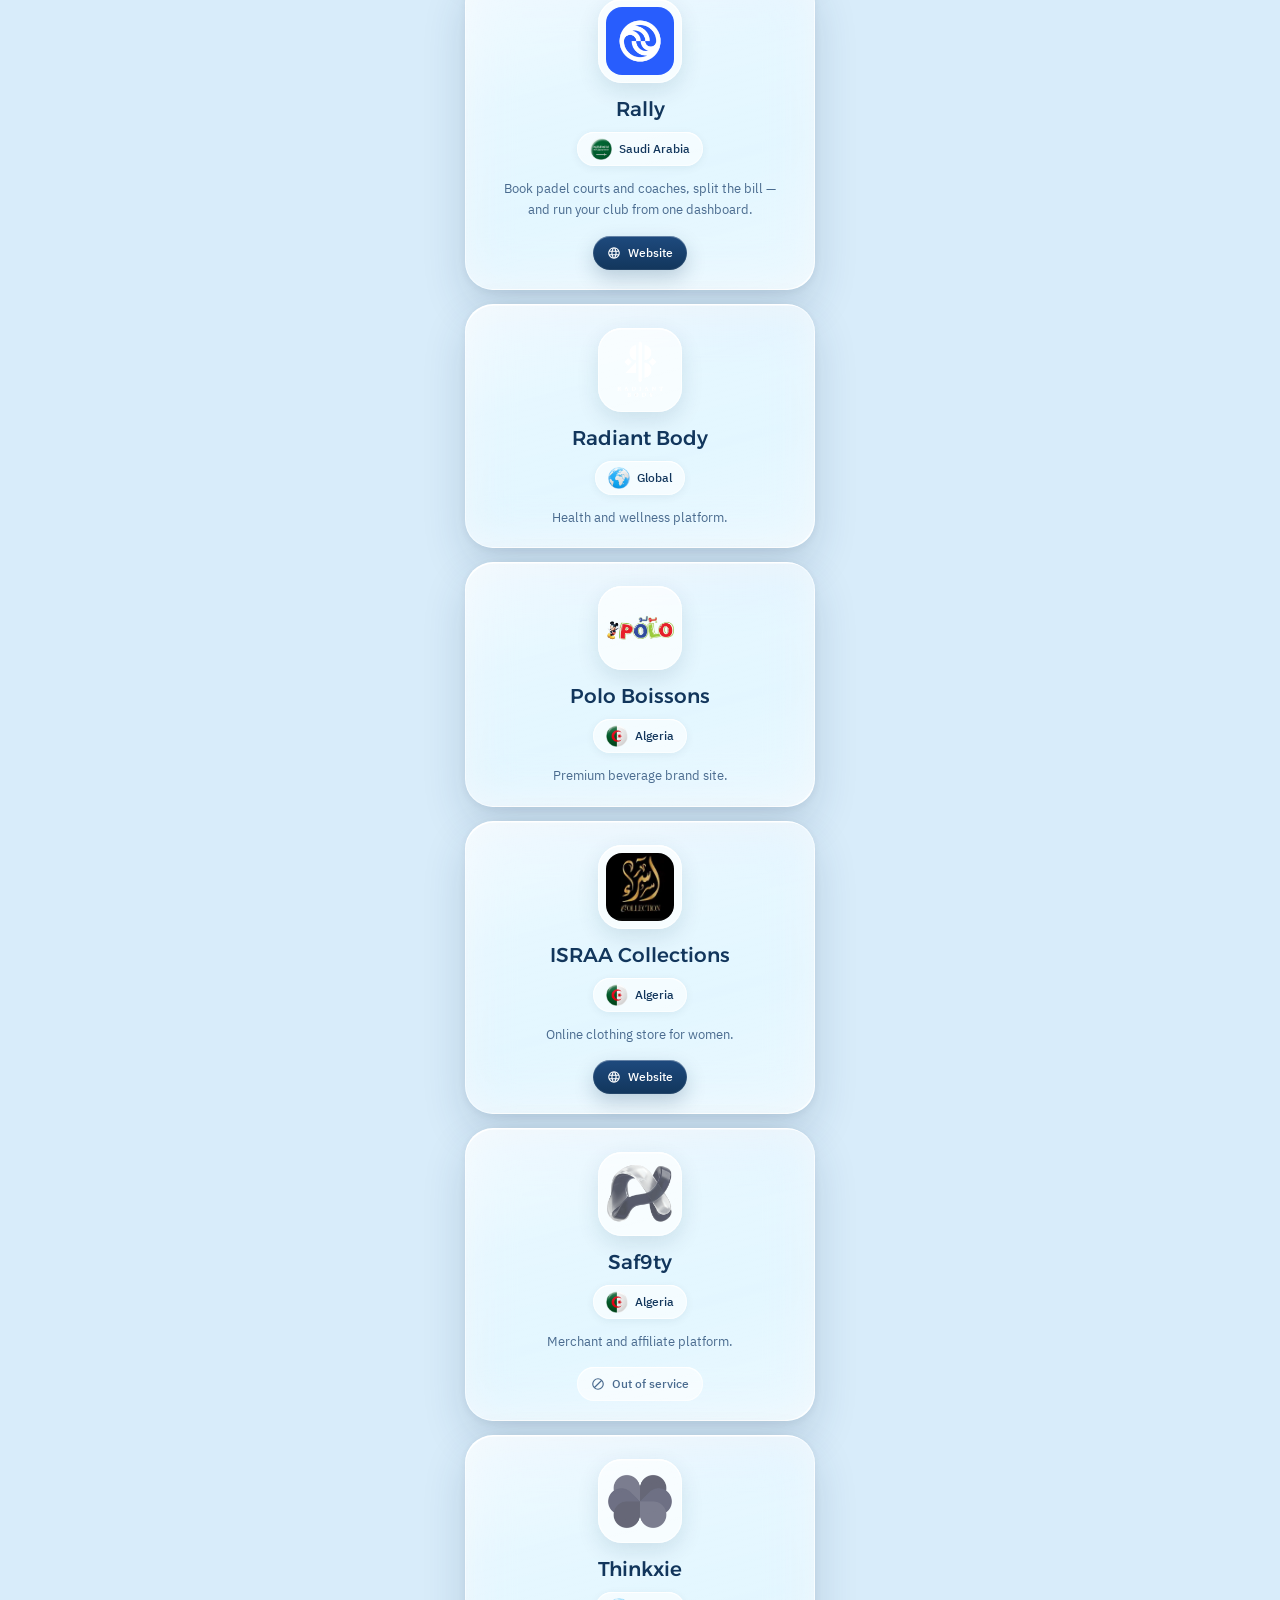
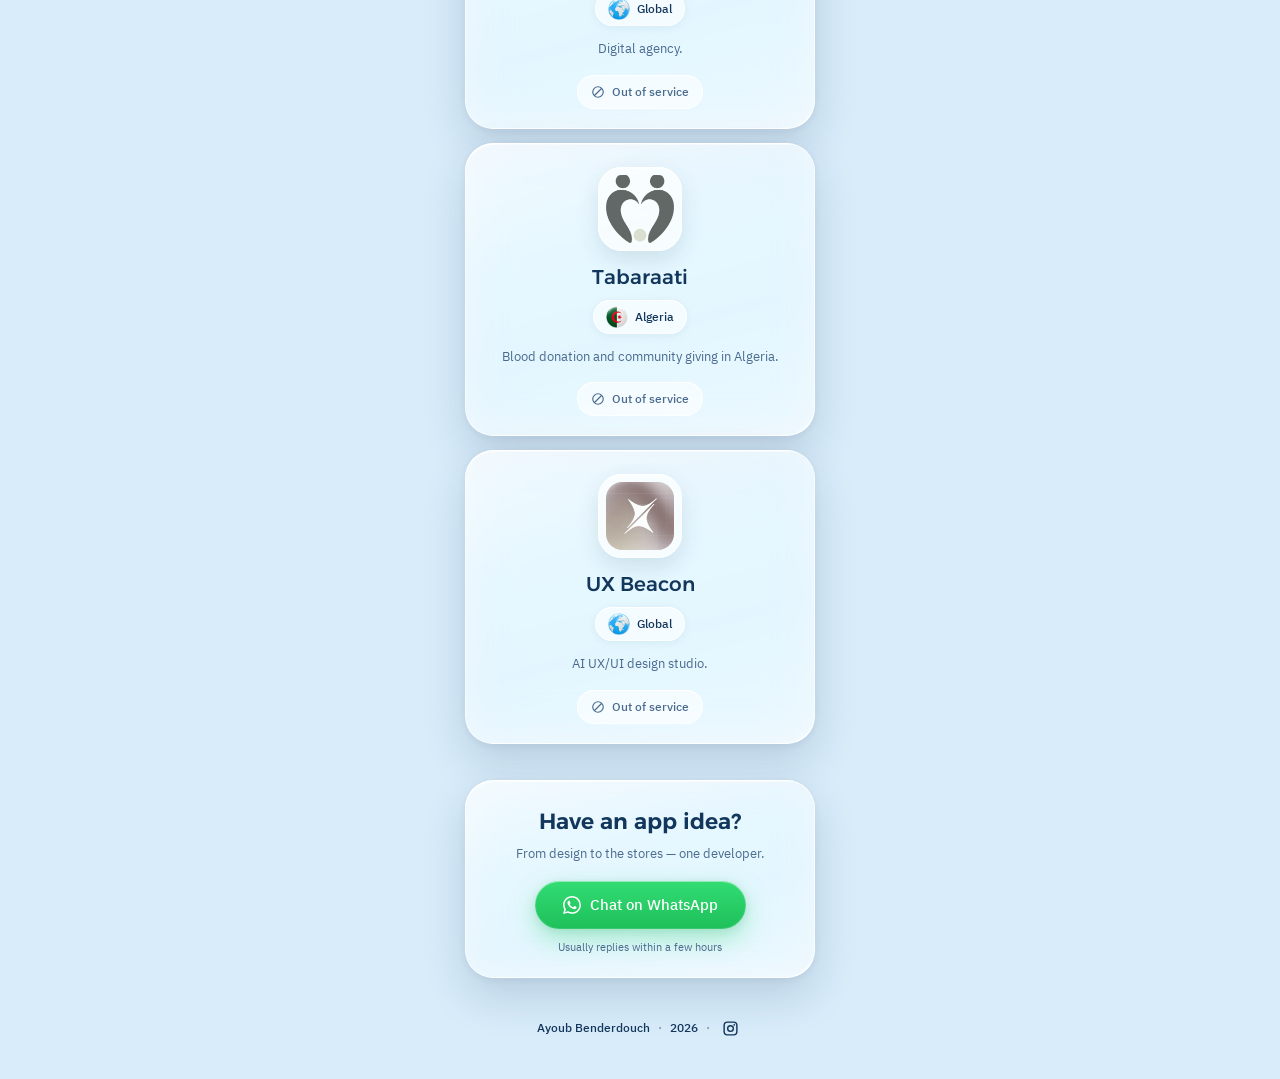
==== commit ef84e885: "Add Bridge Kingdoms game and Rally website to portfolio Bridge Kingdoms joins the Games section with" ====
--- a/index.html
+++ b/index.html
@@ -728,7 +728,7 @@
     <script>
         'use strict';
 
-        const COUNTRIES = { dz: 'Algeria', iq: 'Iraq', global: 'Global' };
+        const COUNTRIES = { dz: 'Algeria', iq: 'Iraq', sa: 'Saudi Arabia', global: 'Global' };
         const WA_MSG = "Hi Ayoub! I saw your portfolio and I'd like to discuss a project (app or website).";
 
         /* ================= PROJECTS — single source of truth =================
@@ -739,6 +739,11 @@
               story: 'Offline castle defense — 50 hand-built missions, no ads.',
               links: { ios: 'https://apps.apple.com/us/app/bastion-keep-tower-defense/id6809839112', android: 'https://play.google.com/store/apps/details?id=com.bastionkeep.towerdefense' },
               logo: 'assets/logos/bastionkeep.webp' },
+            { id: 'bridgekingdoms', kind: 'game', order: 2, name: 'Bridge Kingdoms', country: 'global',
+              story: 'One-finger island strategy — 80 hand-built missions and ranked online matches.',
+              links: { android: 'https://play.google.com/store/apps/details?id=com.thinkxie.bridgekingdoms' },
+              logo: 'assets/logos/bridgekingdoms.webp' },
+            /* TODO: iOS-Link nachtragen, sobald Bridge Kingdoms im App Store ist (Ayoub, 2026-11-12) */
 
             /* ---- Apps (Reihenfolge von Ayoub, 2026-08-09) — nur Store-Badges ---- */
             { id: 'changedinar', kind: 'app', order: 1, name: 'Change Dinar', country: 'dz', stat: '25K users',
@@ -858,29 +863,33 @@
             { id: 'innogym-web', kind: 'web', order: 14, name: 'InnoGym', country: 'dz',
               story: 'Fitness club in Chlef — classes, coaching and member bookings.',
               links: { web: 'https://innogymdz.com/' }, logo: 'assets/logos/innogym.webp' },
+            /* Rally (Ayoub 2026-11-12): erste Karte mit Land 'sa' → assets/countries/sa.png */
+            { id: 'rally', kind: 'web', order: 15, name: 'Rally', country: 'sa',
+              story: 'Book padel courts and coaches, split the bill — and run your club from one dashboard.',
+              links: { web: 'https://rallyarabia.com/' }, logo: 'assets/logos/rally.webp' },
             /* TODO: radiant-body.com + poloboissons.com loesen nicht mehr auf (Domains tot) — neue URLs bei Ayoub erfragen */
-            { id: 'radiantbody', kind: 'web', order: 15, name: 'Radiant Body', country: 'global',
+            { id: 'radiantbody', kind: 'web', order: 16, name: 'Radiant Body', country: 'global',
               story: 'Health and wellness platform.',
               links: {}, logo: 'assets/logos/radiantbody.webp' },
-            { id: 'polo', kind: 'web', order: 16, name: 'Polo Boissons', country: 'dz', pad: true,
+            { id: 'polo', kind: 'web', order: 17, name: 'Polo Boissons', country: 'dz', pad: true,
               story: 'Premium beverage brand site.',
               links: {}, logo: 'assets/logos/polo.webp' },
-            { id: 'israa', kind: 'web', order: 17, name: 'ISRAA Collections', country: 'dz',
+            { id: 'israa', kind: 'web', order: 18, name: 'ISRAA Collections', country: 'dz',
               story: 'Online clothing store for women.',
               links: { web: 'https://clothes-store-femme.vercel.app/' }, logo: 'assets/logos/israa.webp' },
             /* ---- Out of service (Ayoub 2026-08-11): bewusst ganz unten, kein Link,
                     Karte zeigt statt Website-Badge ein "Out of service"-Pill ----
                saf9ty.com antwortet nur noch mit HTTP 403, thinkxie.com hat kein DNS mehr. */
-            { id: 'saf9ty-web', kind: 'web', order: 18, name: 'Saf9ty', country: 'dz', offline: true,
+            { id: 'saf9ty-web', kind: 'web', order: 19, name: 'Saf9ty', country: 'dz', offline: true,
               story: 'Merchant and affiliate platform.',
               links: {}, logo: 'assets/logos/saf9ty.webp' },
-            { id: 'thinkxie', kind: 'web', order: 19, name: 'Thinkxie', country: 'global', pad: true, offline: true,
+            { id: 'thinkxie', kind: 'web', order: 20, name: 'Thinkxie', country: 'global', pad: true, offline: true,
               story: 'Digital agency.',
               links: {}, logo: 'assets/logos/thinkxie.webp' },
-            { id: 'tabaraati', kind: 'web', order: 20, name: 'Tabaraati', country: 'dz', offline: true,
+            { id: 'tabaraati', kind: 'web', order: 21, name: 'Tabaraati', country: 'dz', offline: true,
               story: 'Blood donation and community giving in Algeria.',
               links: {}, logo: 'assets/logos/tabaraati.webp' },
-            { id: 'uxbeacon', kind: 'web', order: 21, name: 'UX Beacon', country: 'global', offline: true,
+            { id: 'uxbeacon', kind: 'web', order: 22, name: 'UX Beacon', country: 'global', offline: true,
               story: 'AI UX/UI design studio.',
               links: {}, logo: 'assets/logos/uxbeacon.webp' }
         ];
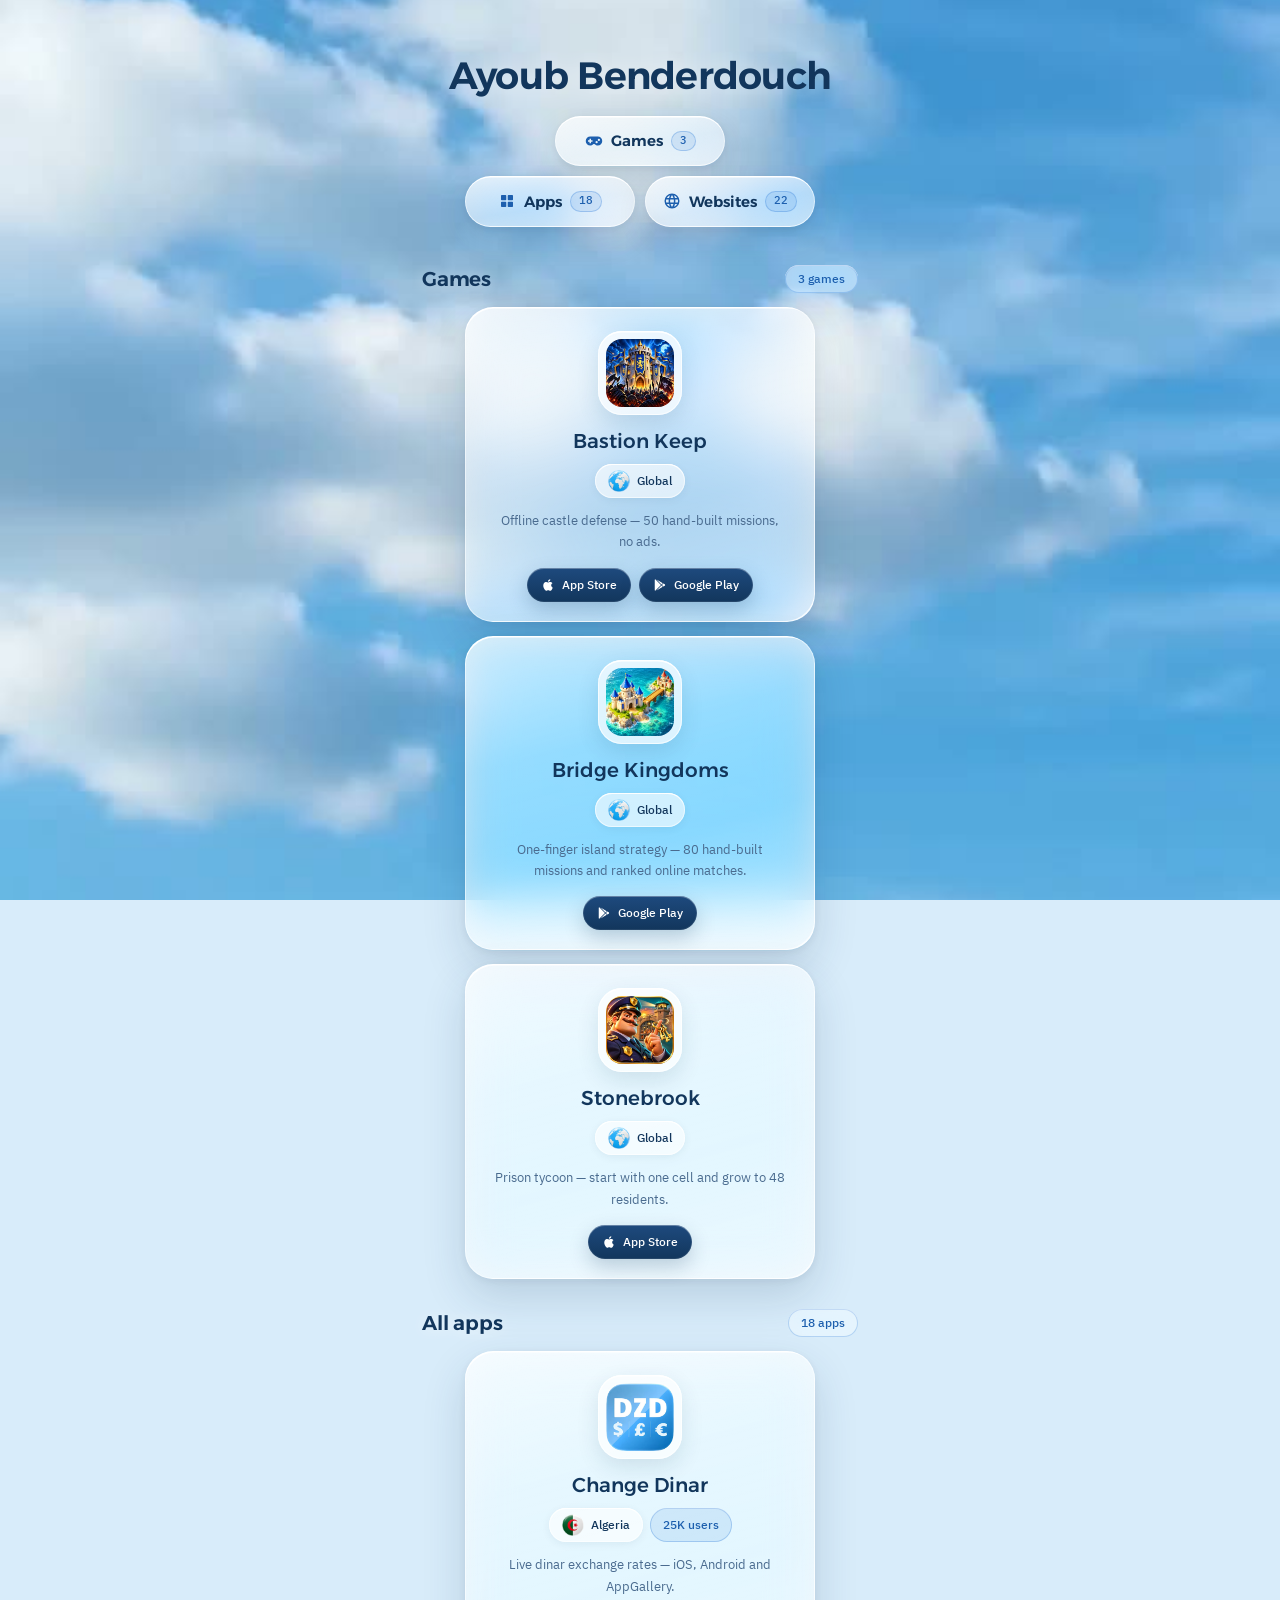
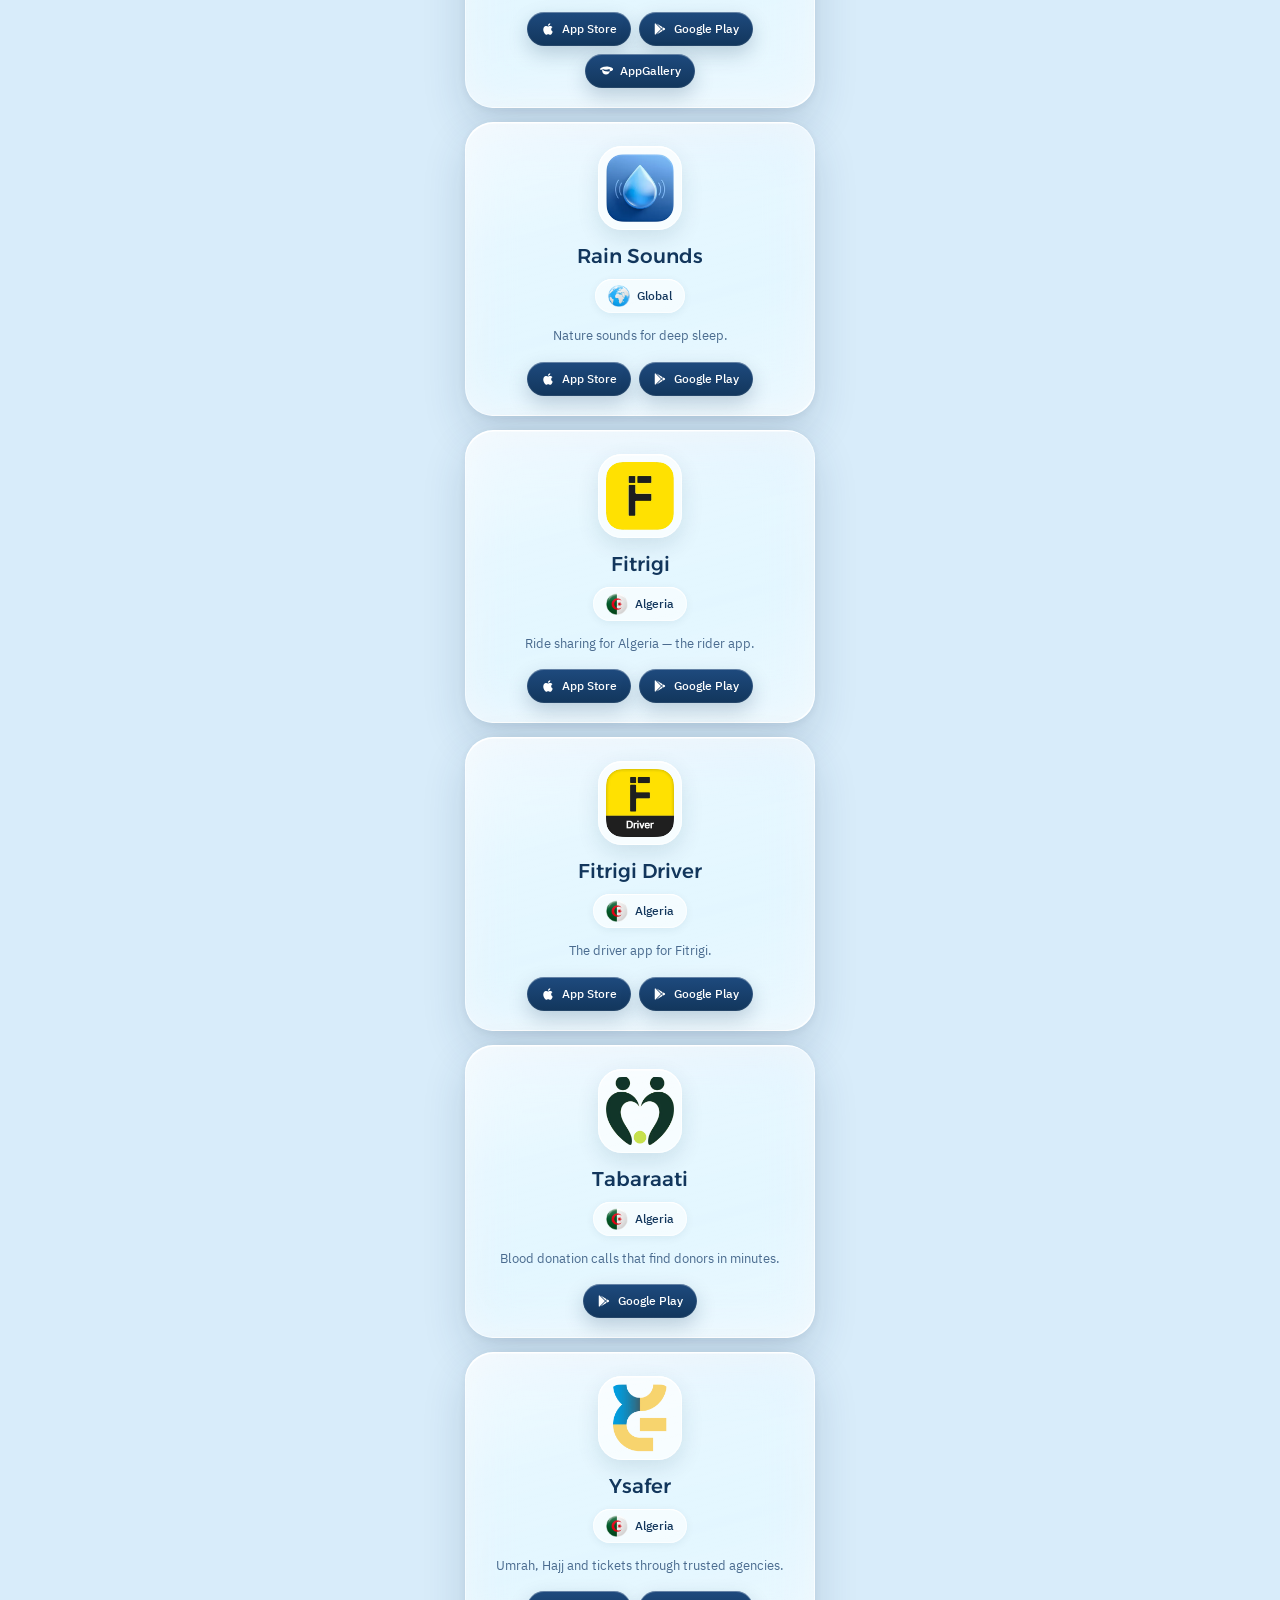
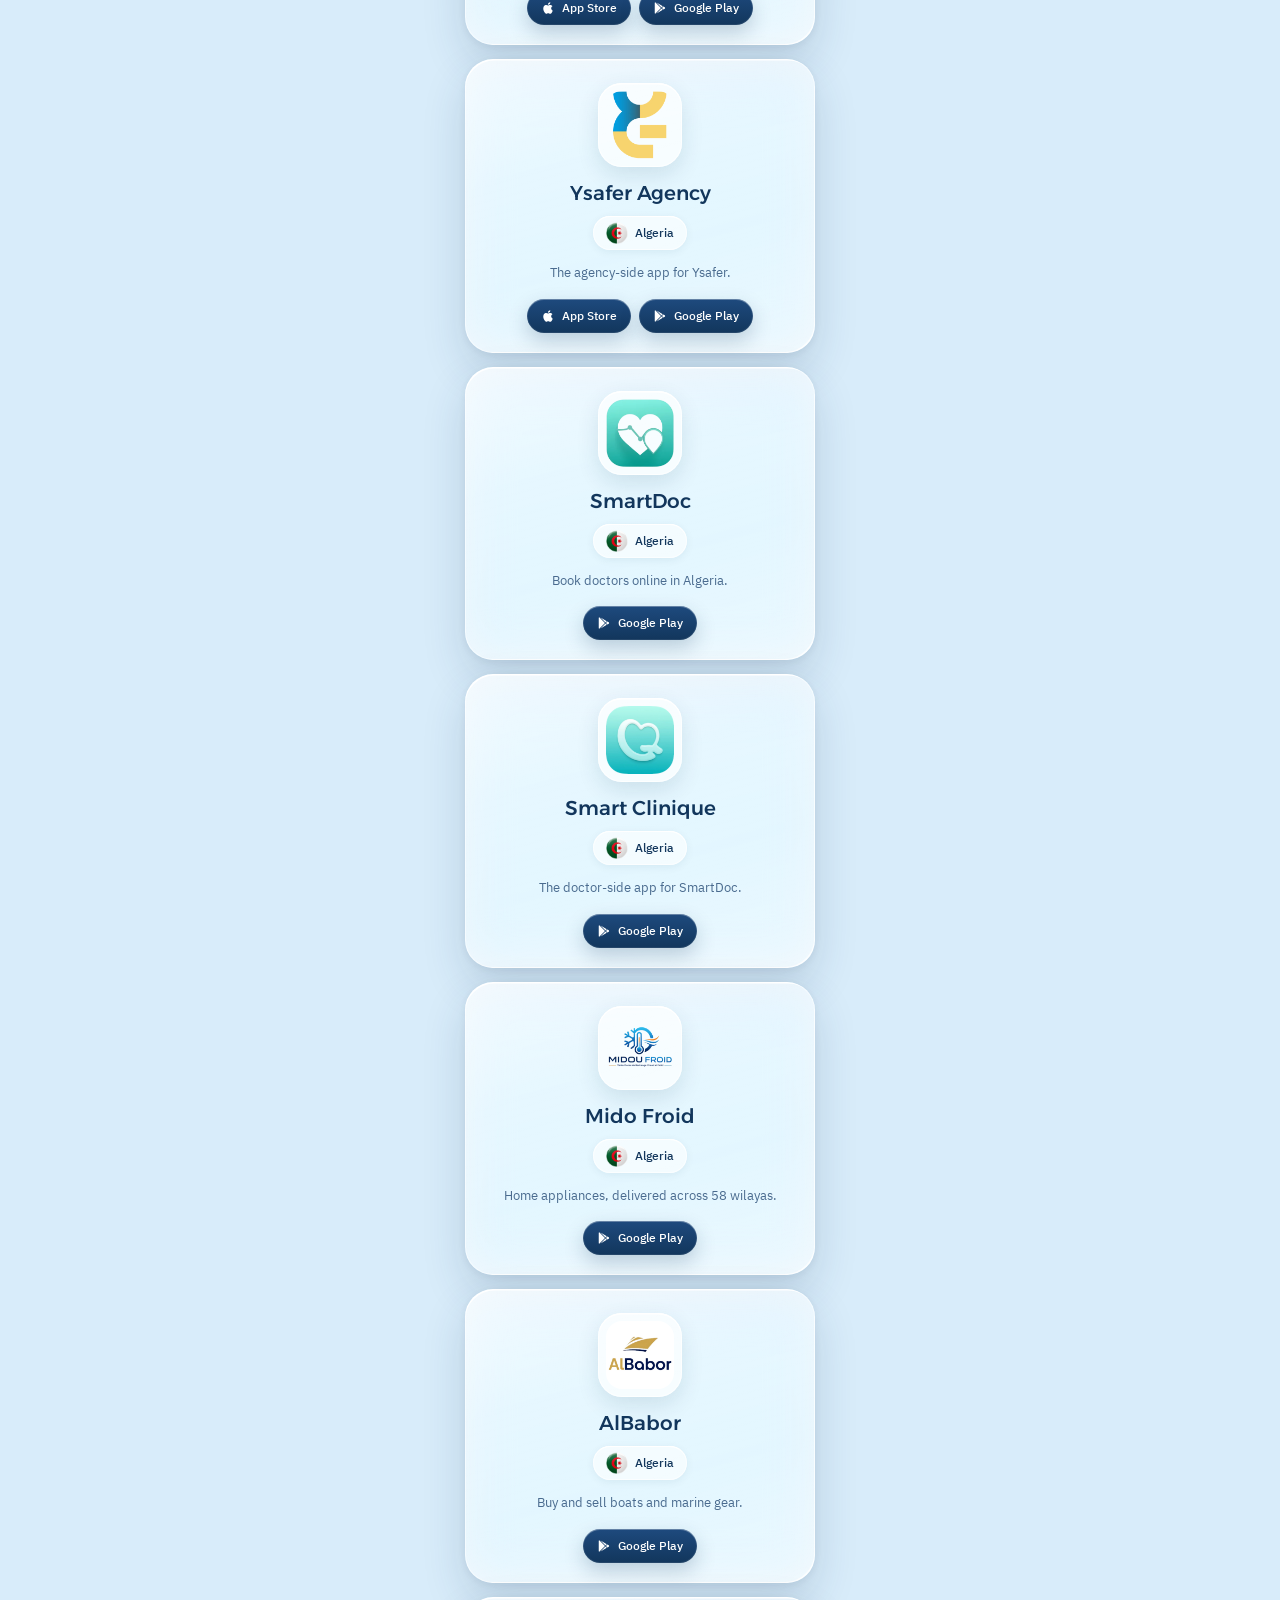
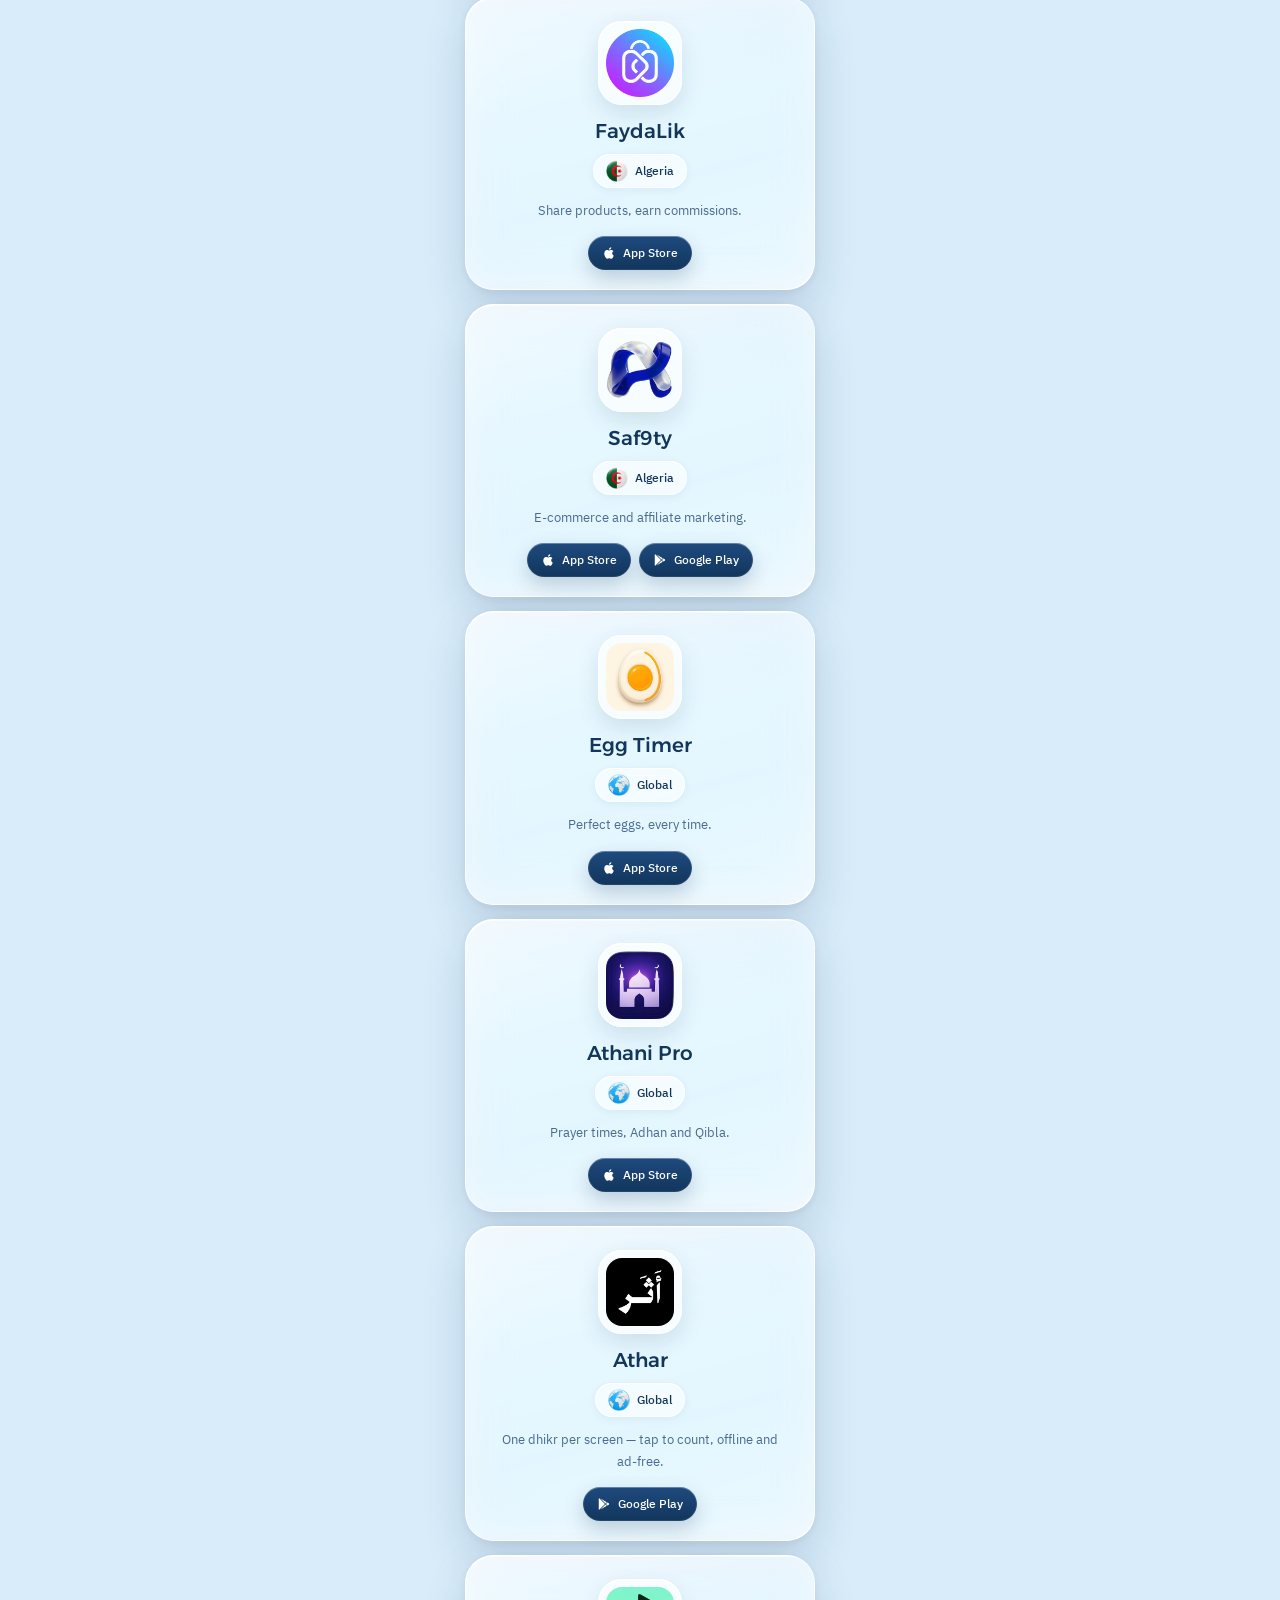
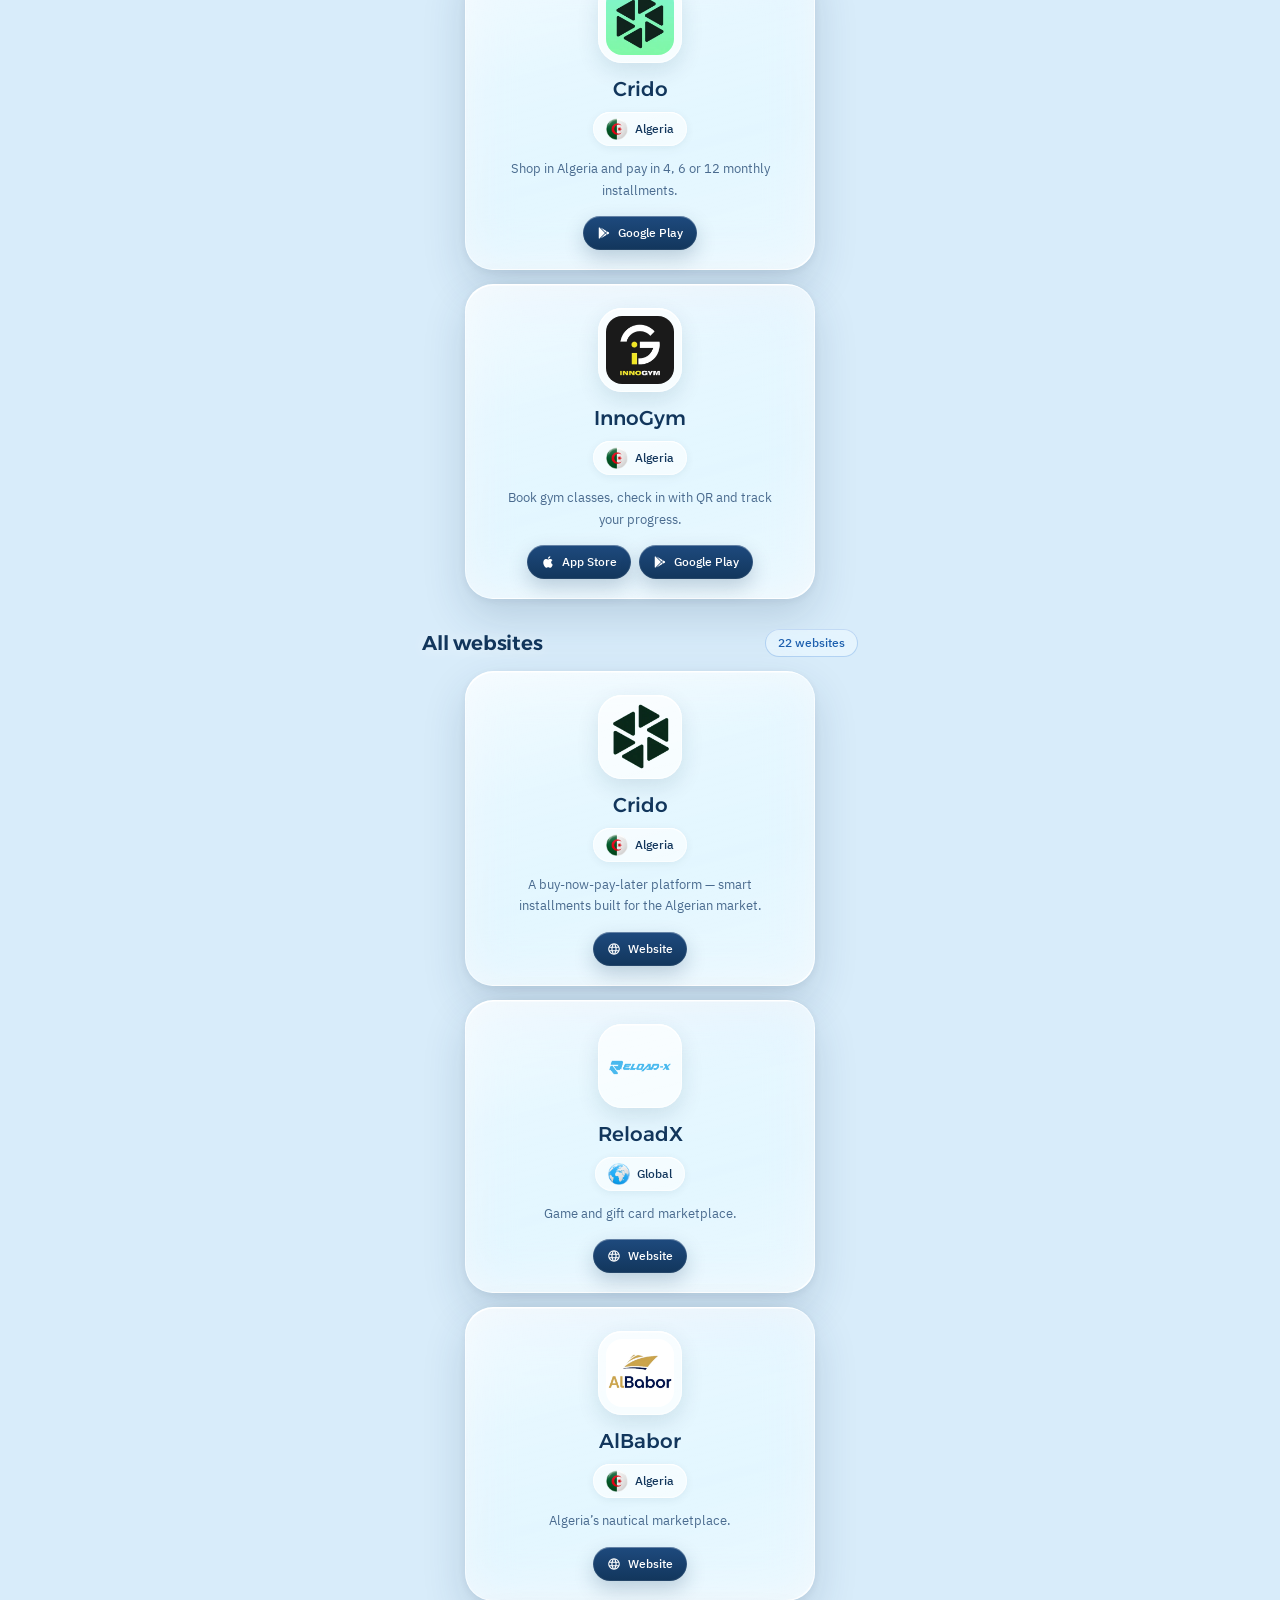
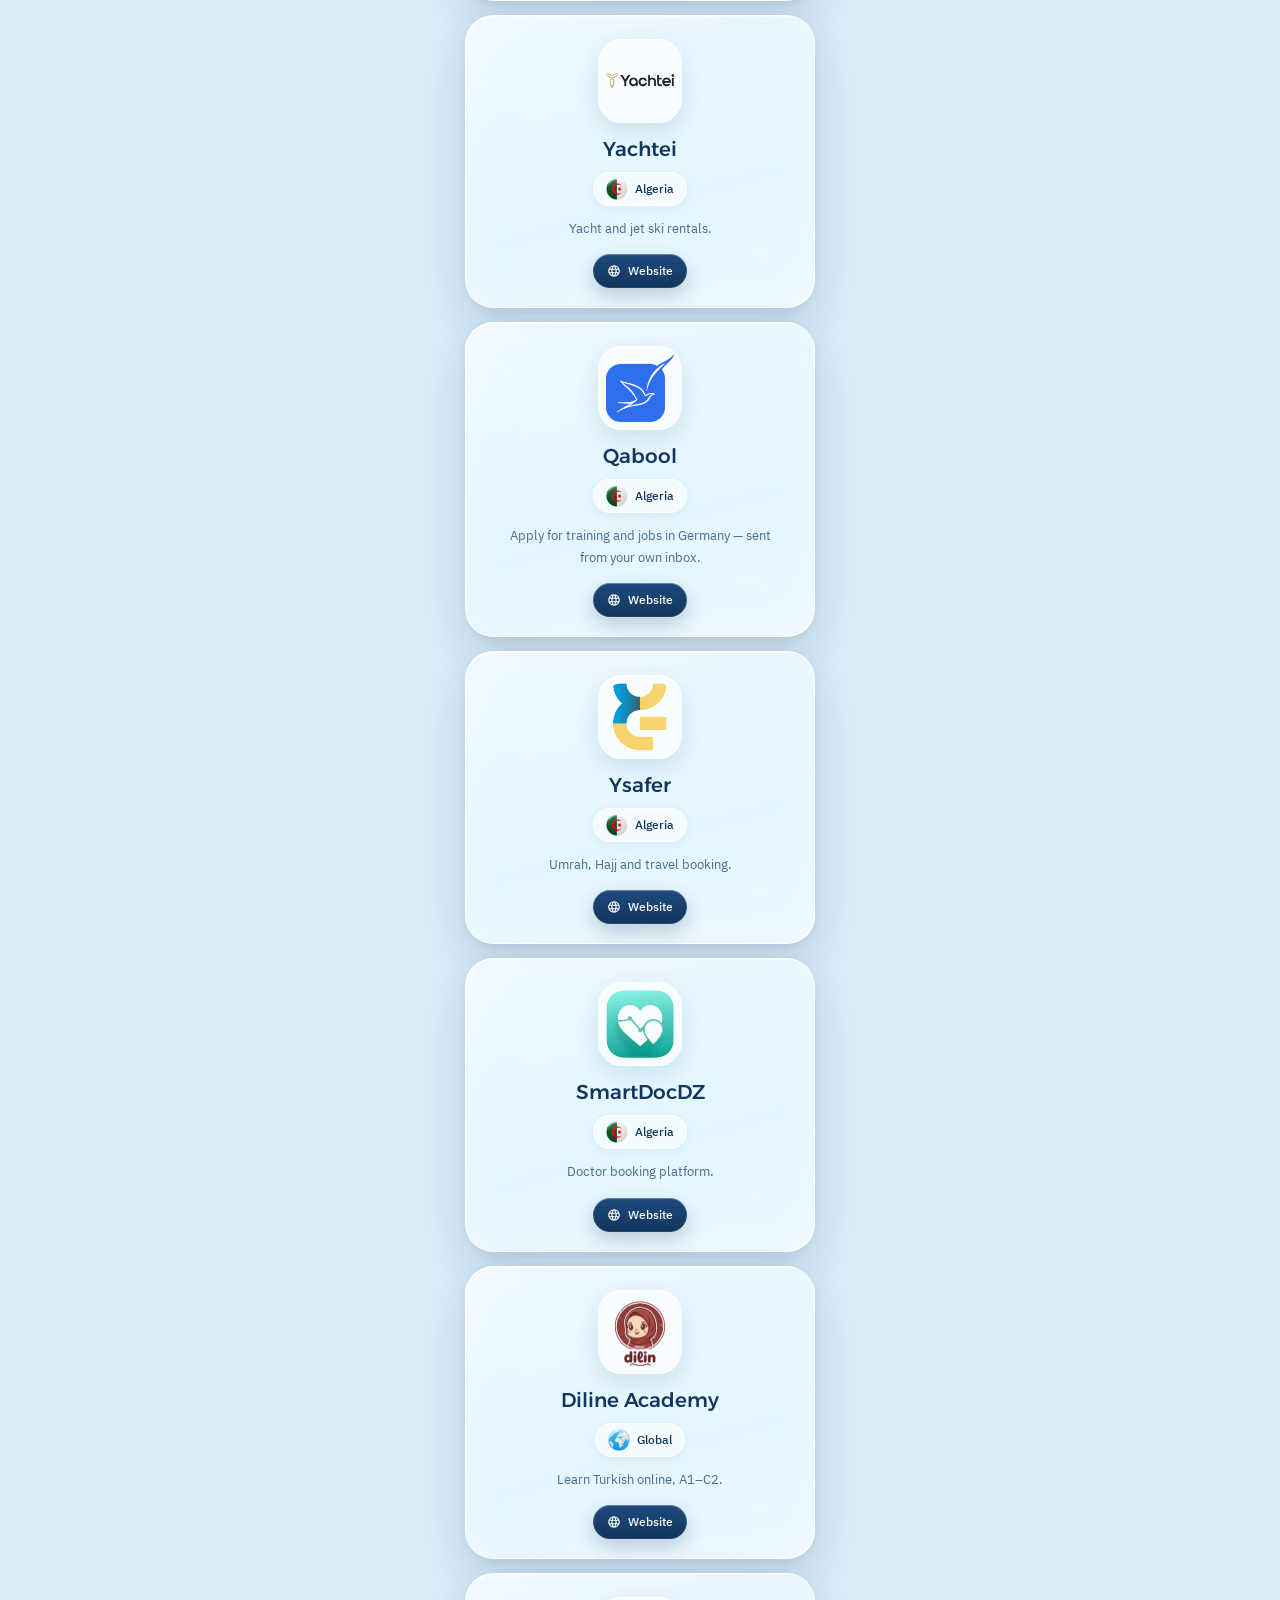
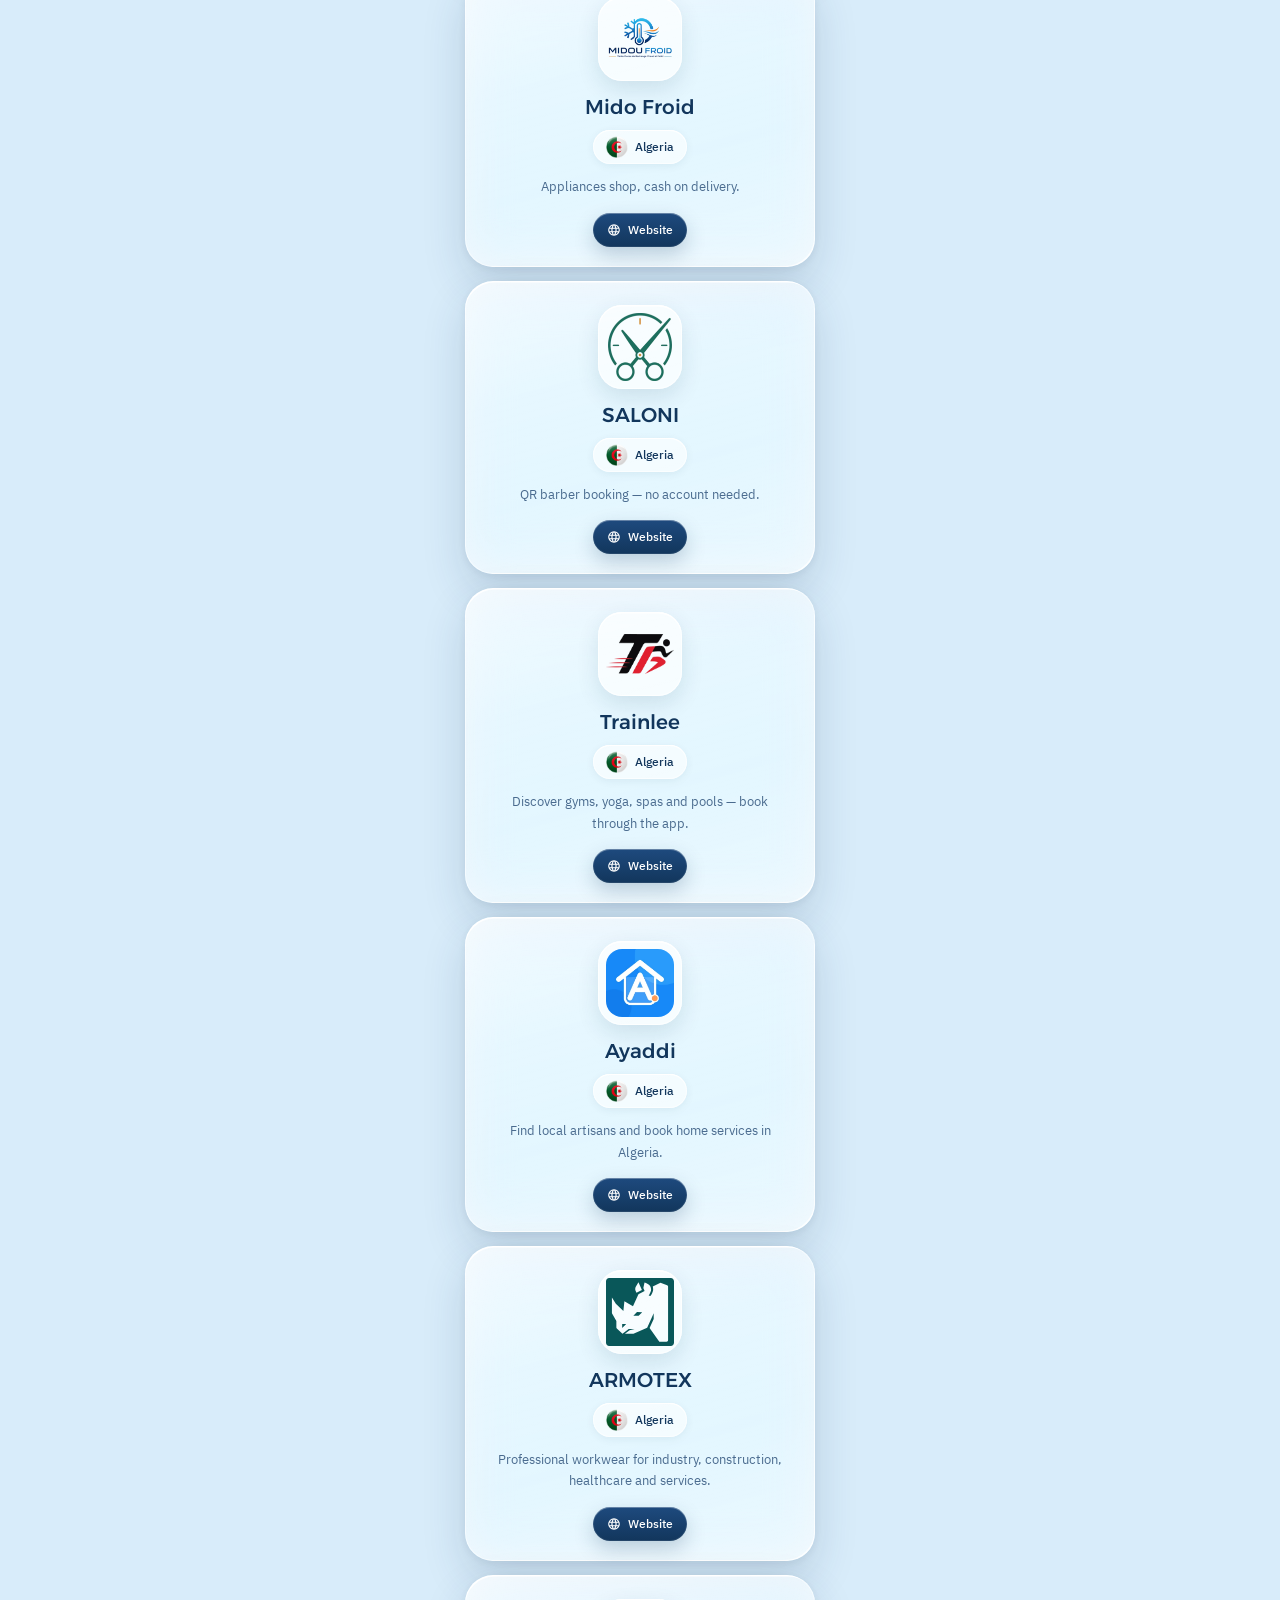
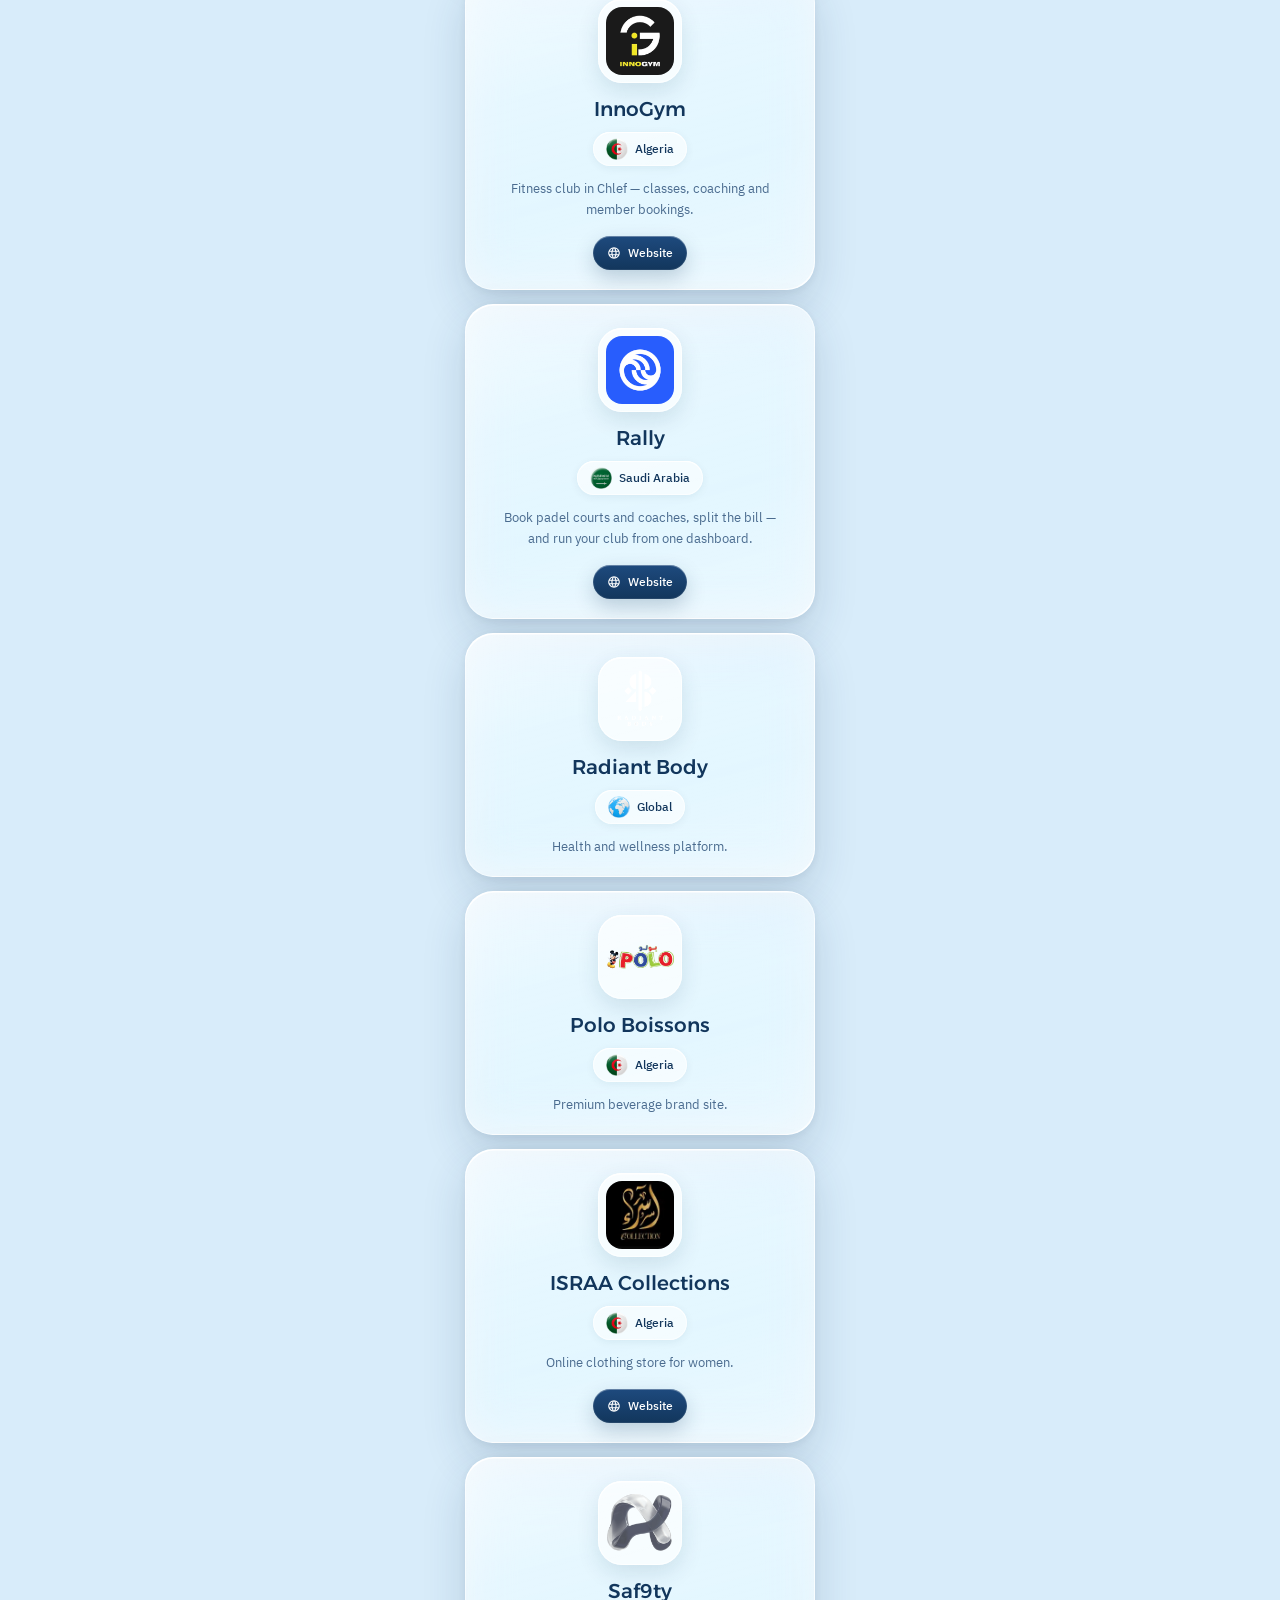
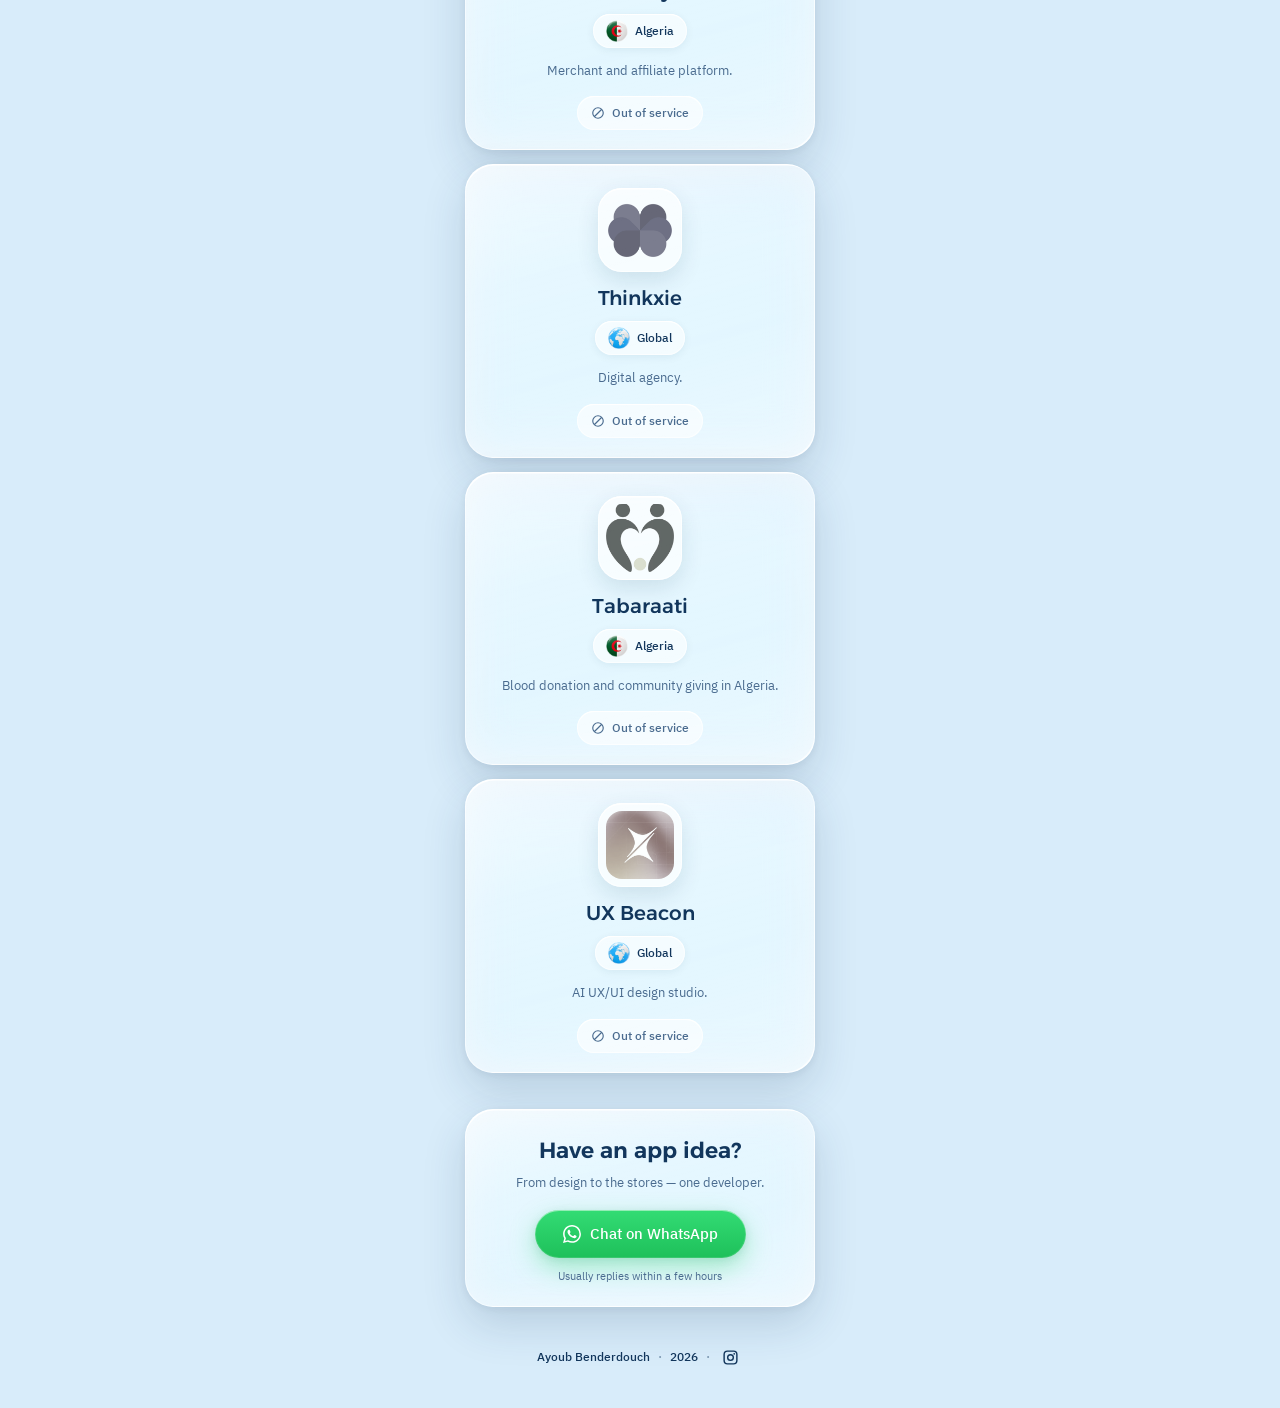
==== commit 172dc8fb: "Add Stonebrook game to portfolio Third card in the Games section: App Store badge only, because the " ====
--- a/index.html
+++ b/index.html
@@ -744,6 +744,11 @@
               links: { android: 'https://play.google.com/store/apps/details?id=com.thinkxie.bridgekingdoms' },
               logo: 'assets/logos/bridgekingdoms.webp' },
             /* TODO: iOS-Link nachtragen, sobald Bridge Kingdoms im App Store ist (Ayoub, 2026-11-12) */
+            { id: 'stonebrook', kind: 'game', order: 3, name: 'Stonebrook', country: 'global',
+              story: 'Prison tycoon — start with one cell and grow to 48 residents.',
+              links: { ios: 'https://apps.apple.com/us/app/stonebrook-prison-tycoon/id6835698027' },
+              logo: 'assets/logos/stonebrook.webp' },
+            /* Android: nur geschlossener Test (Alpha) → Play-Link erst, wenn öffentlich (2026-11-20) */
 
             /* ---- Apps (Reihenfolge von Ayoub, 2026-08-09) — nur Store-Badges ---- */
             { id: 'changedinar', kind: 'app', order: 1, name: 'Change Dinar', country: 'dz', stat: '25K users',
